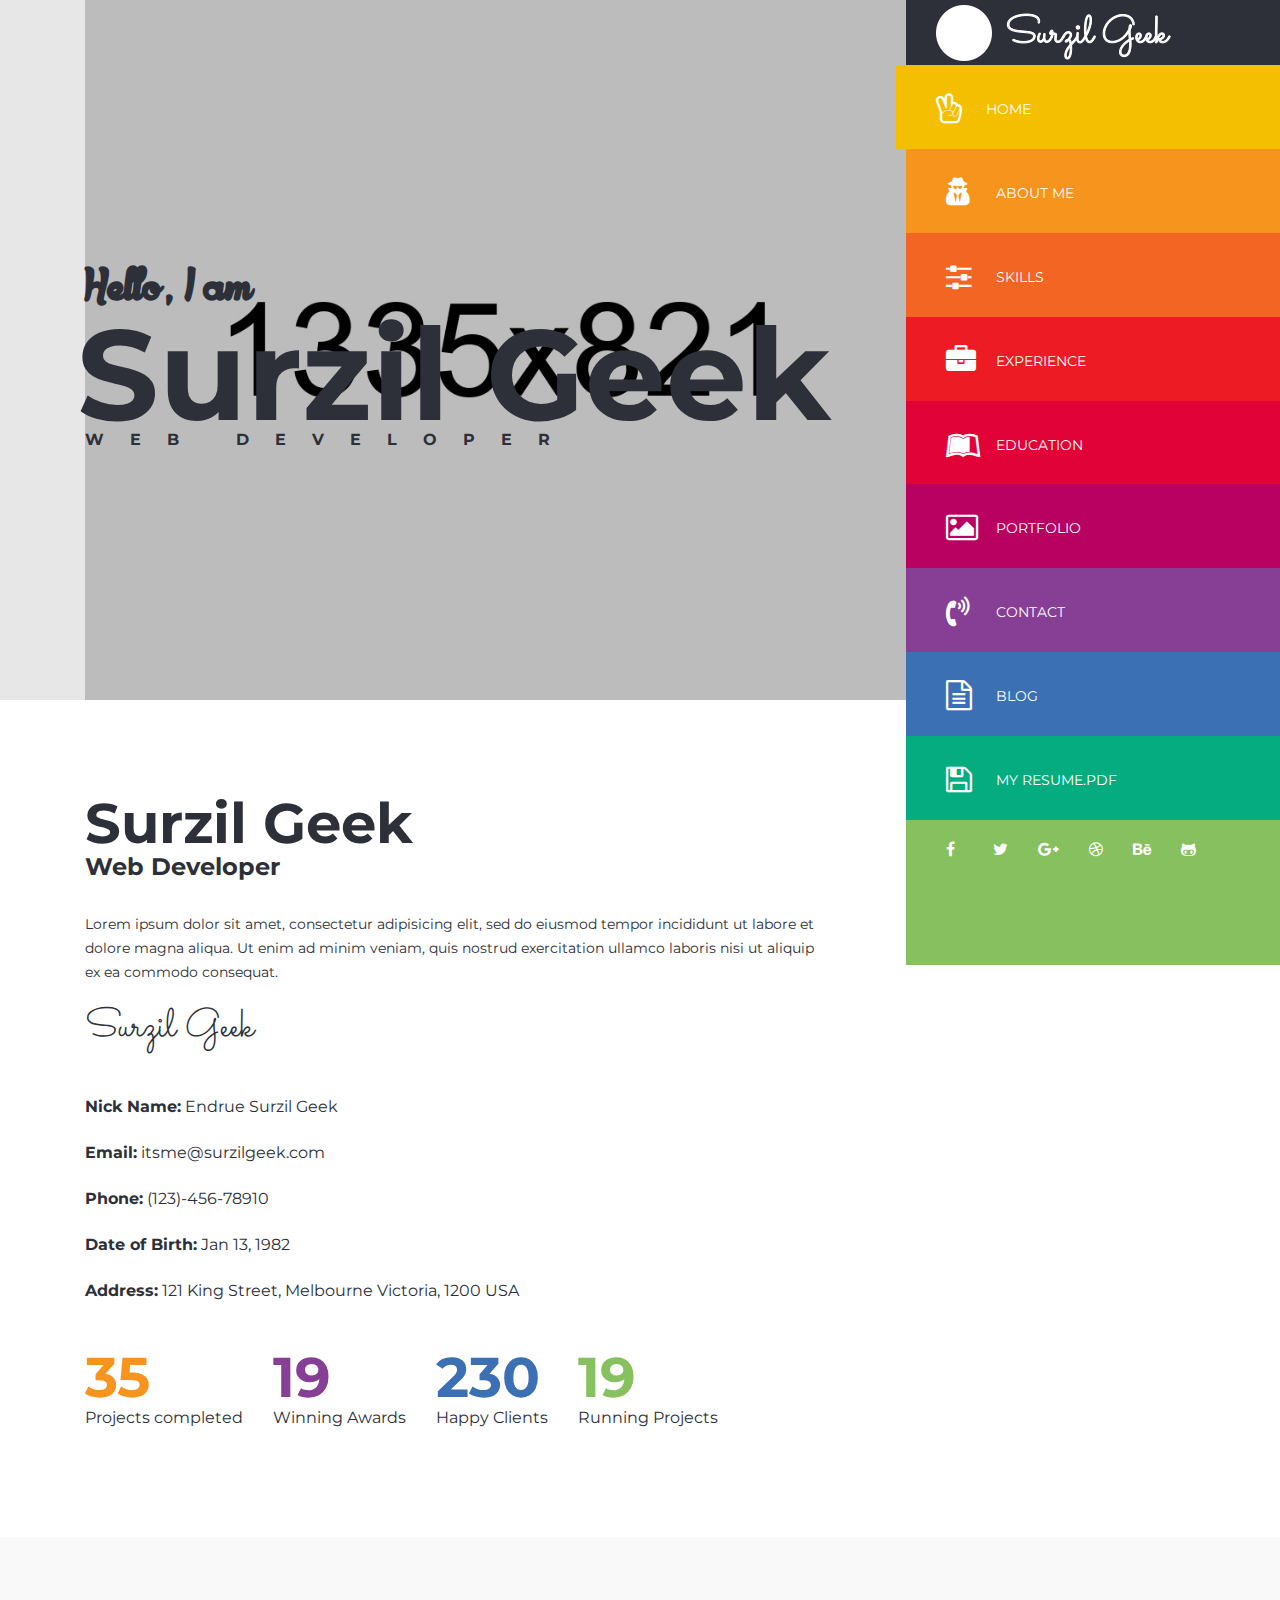
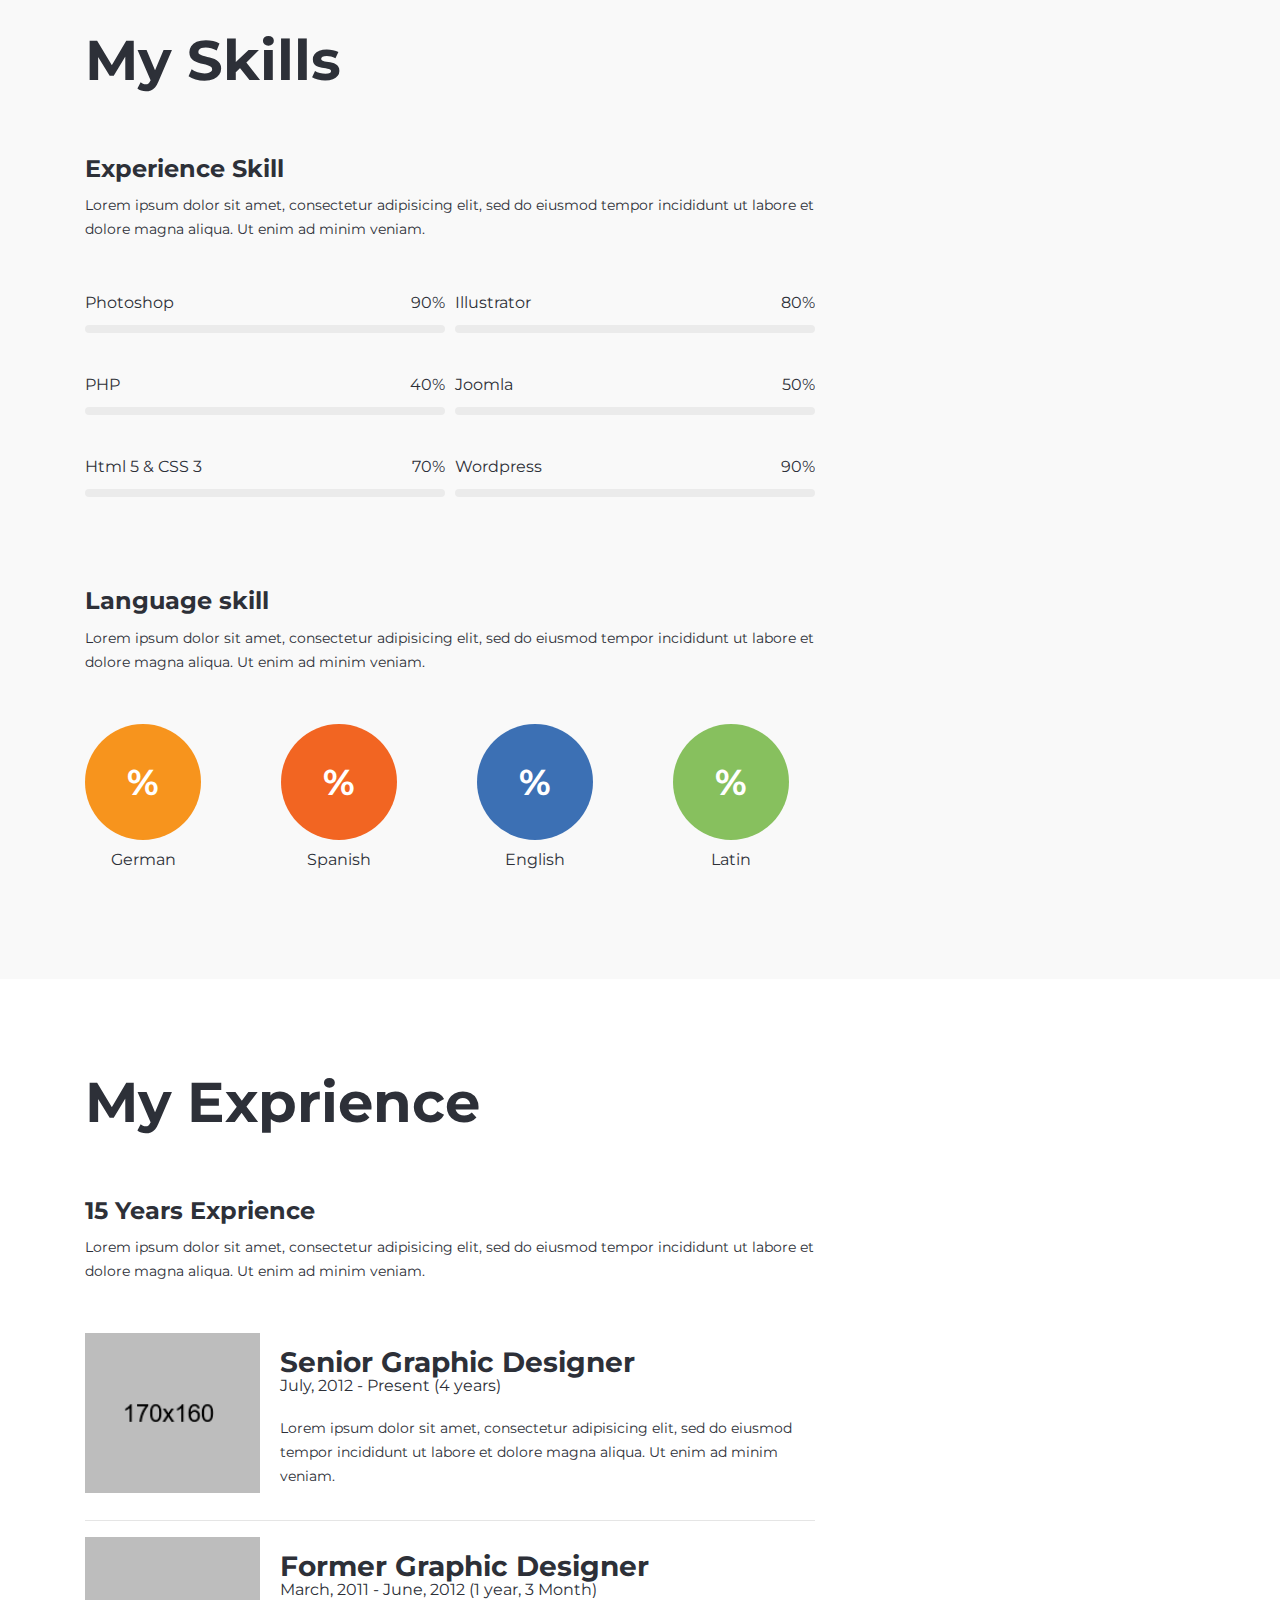
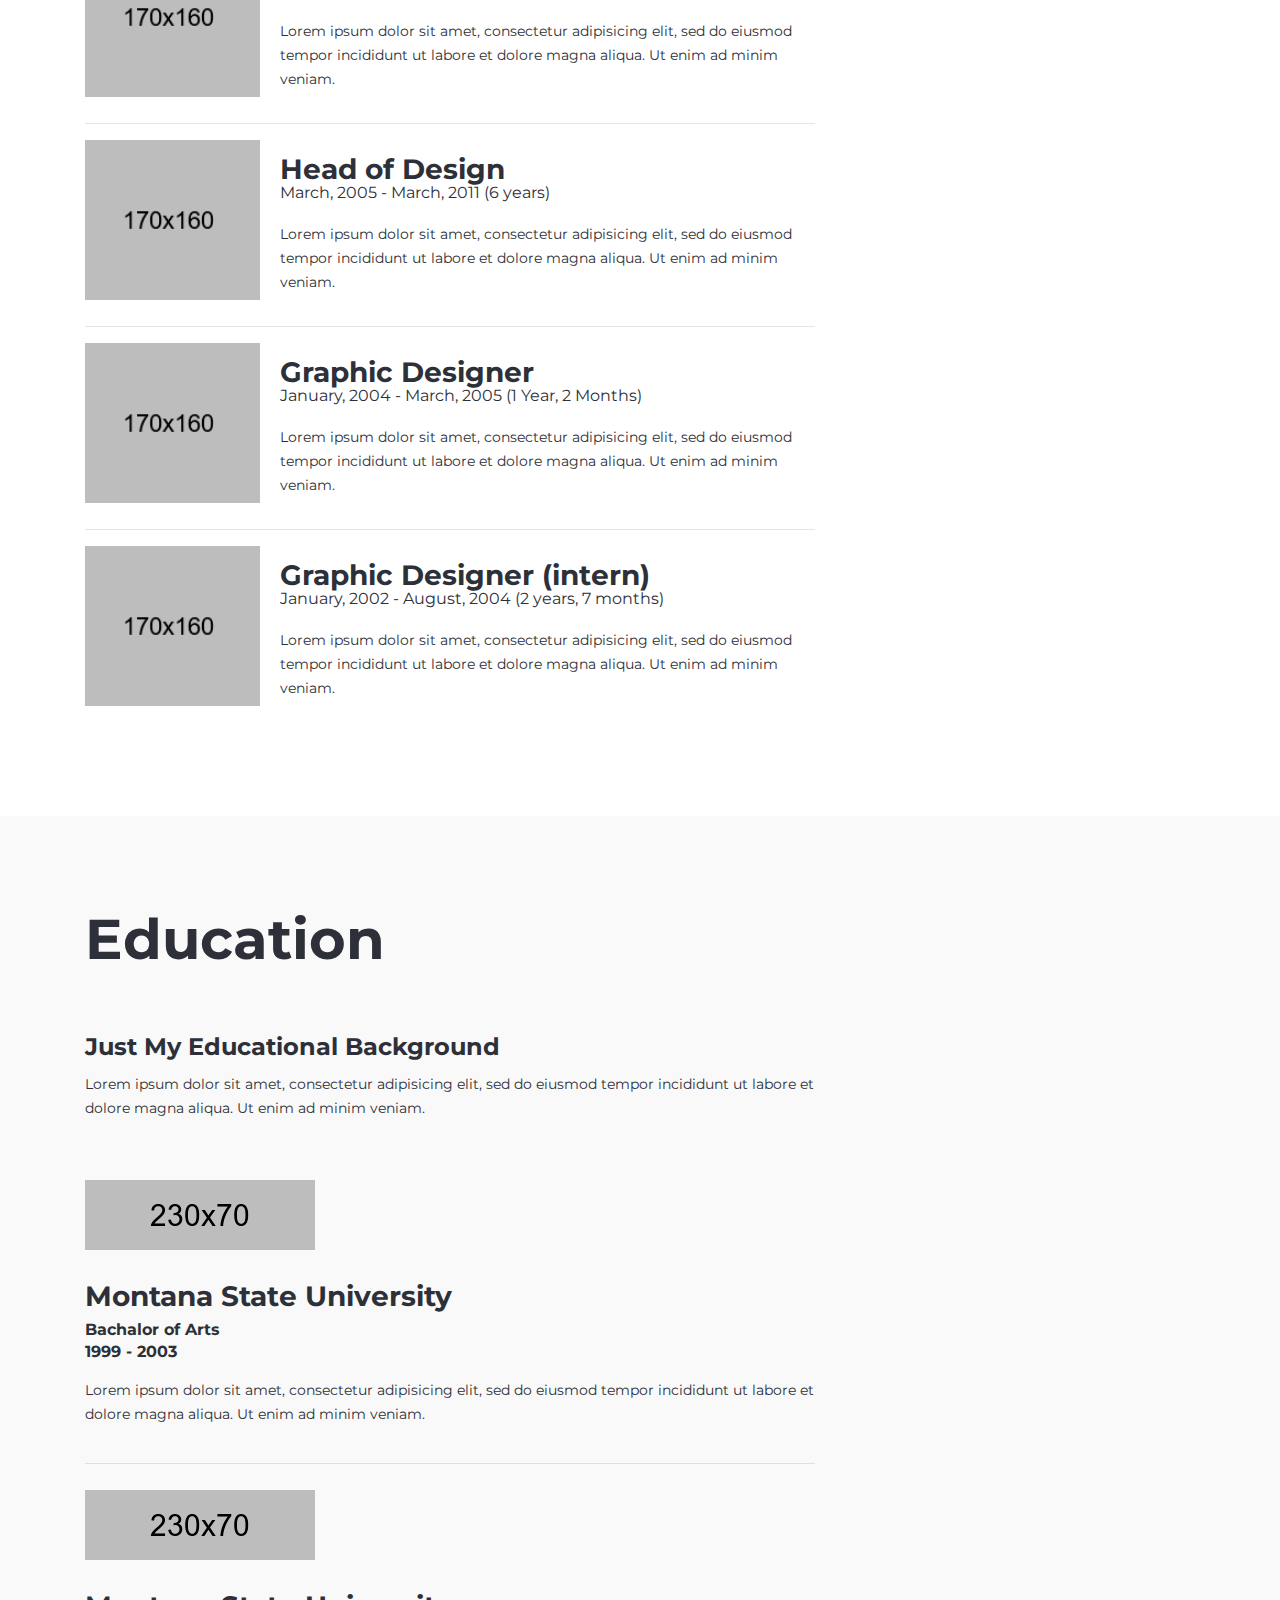
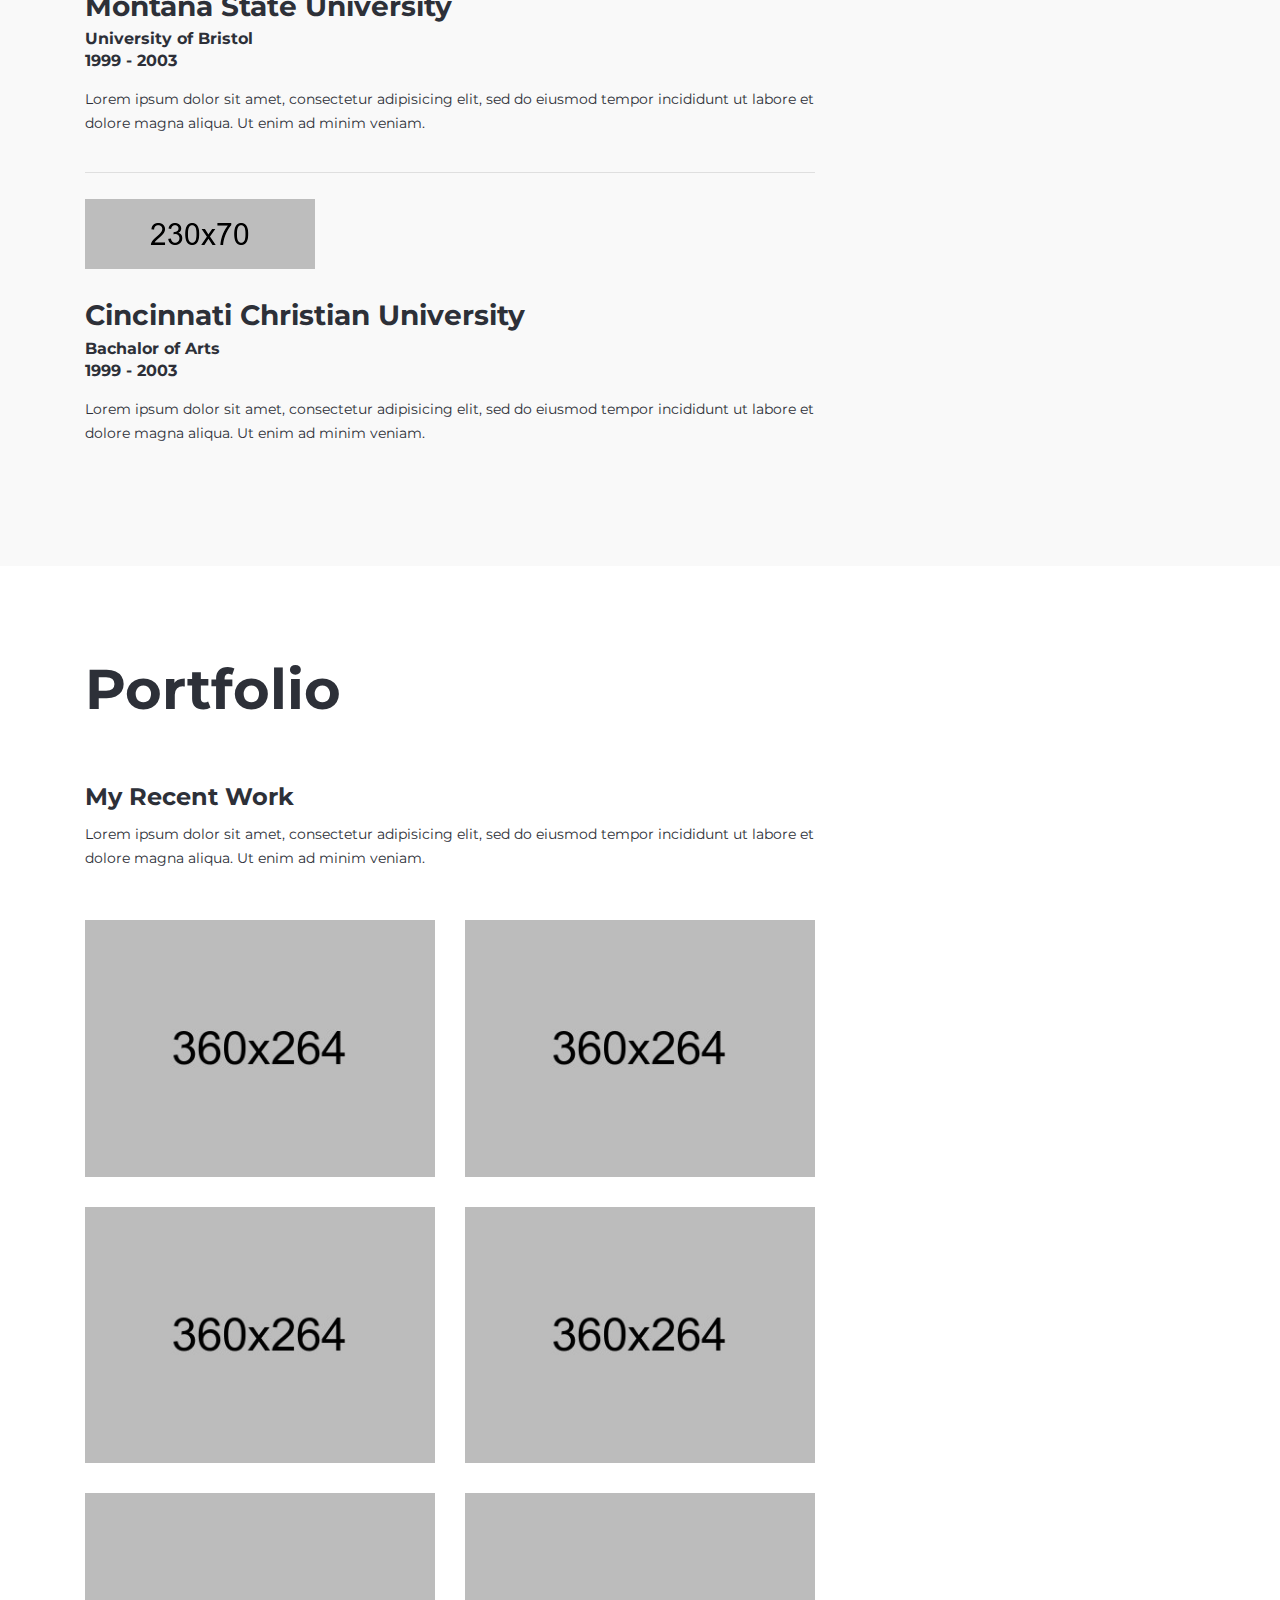
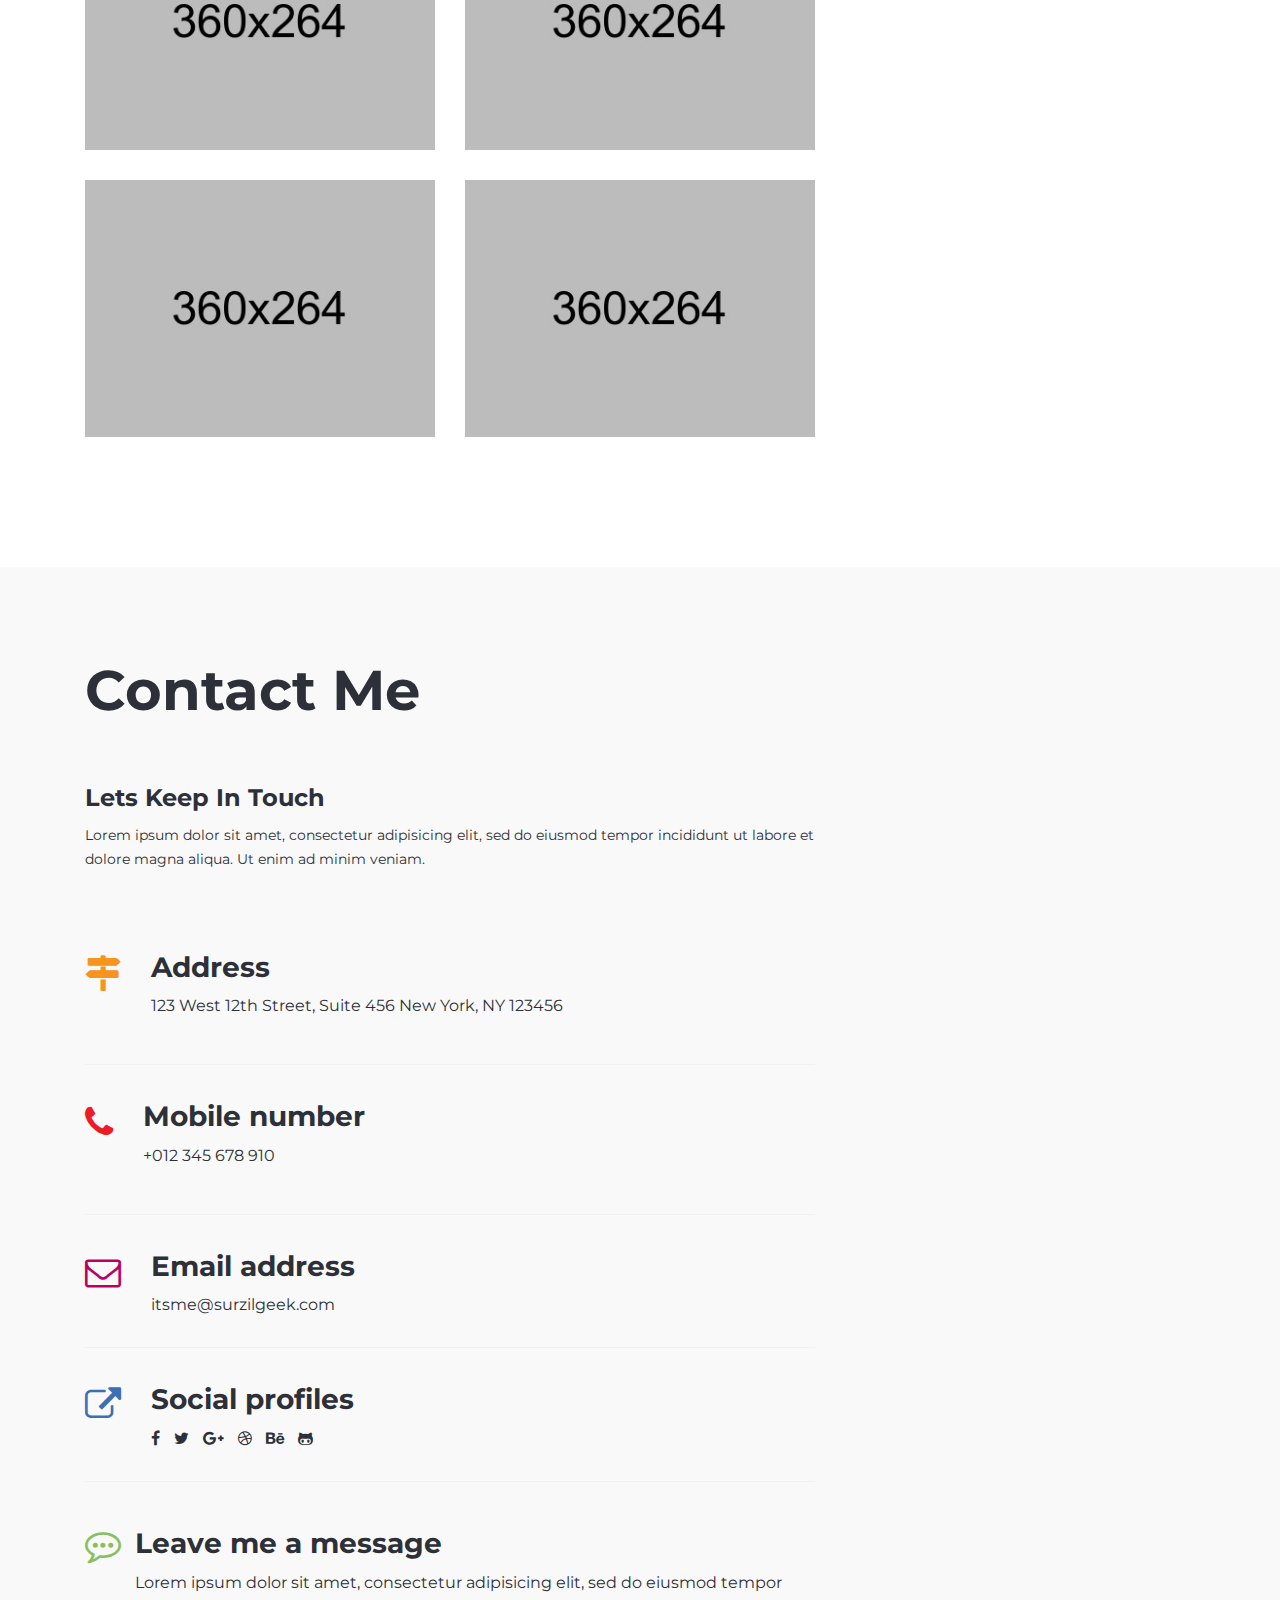
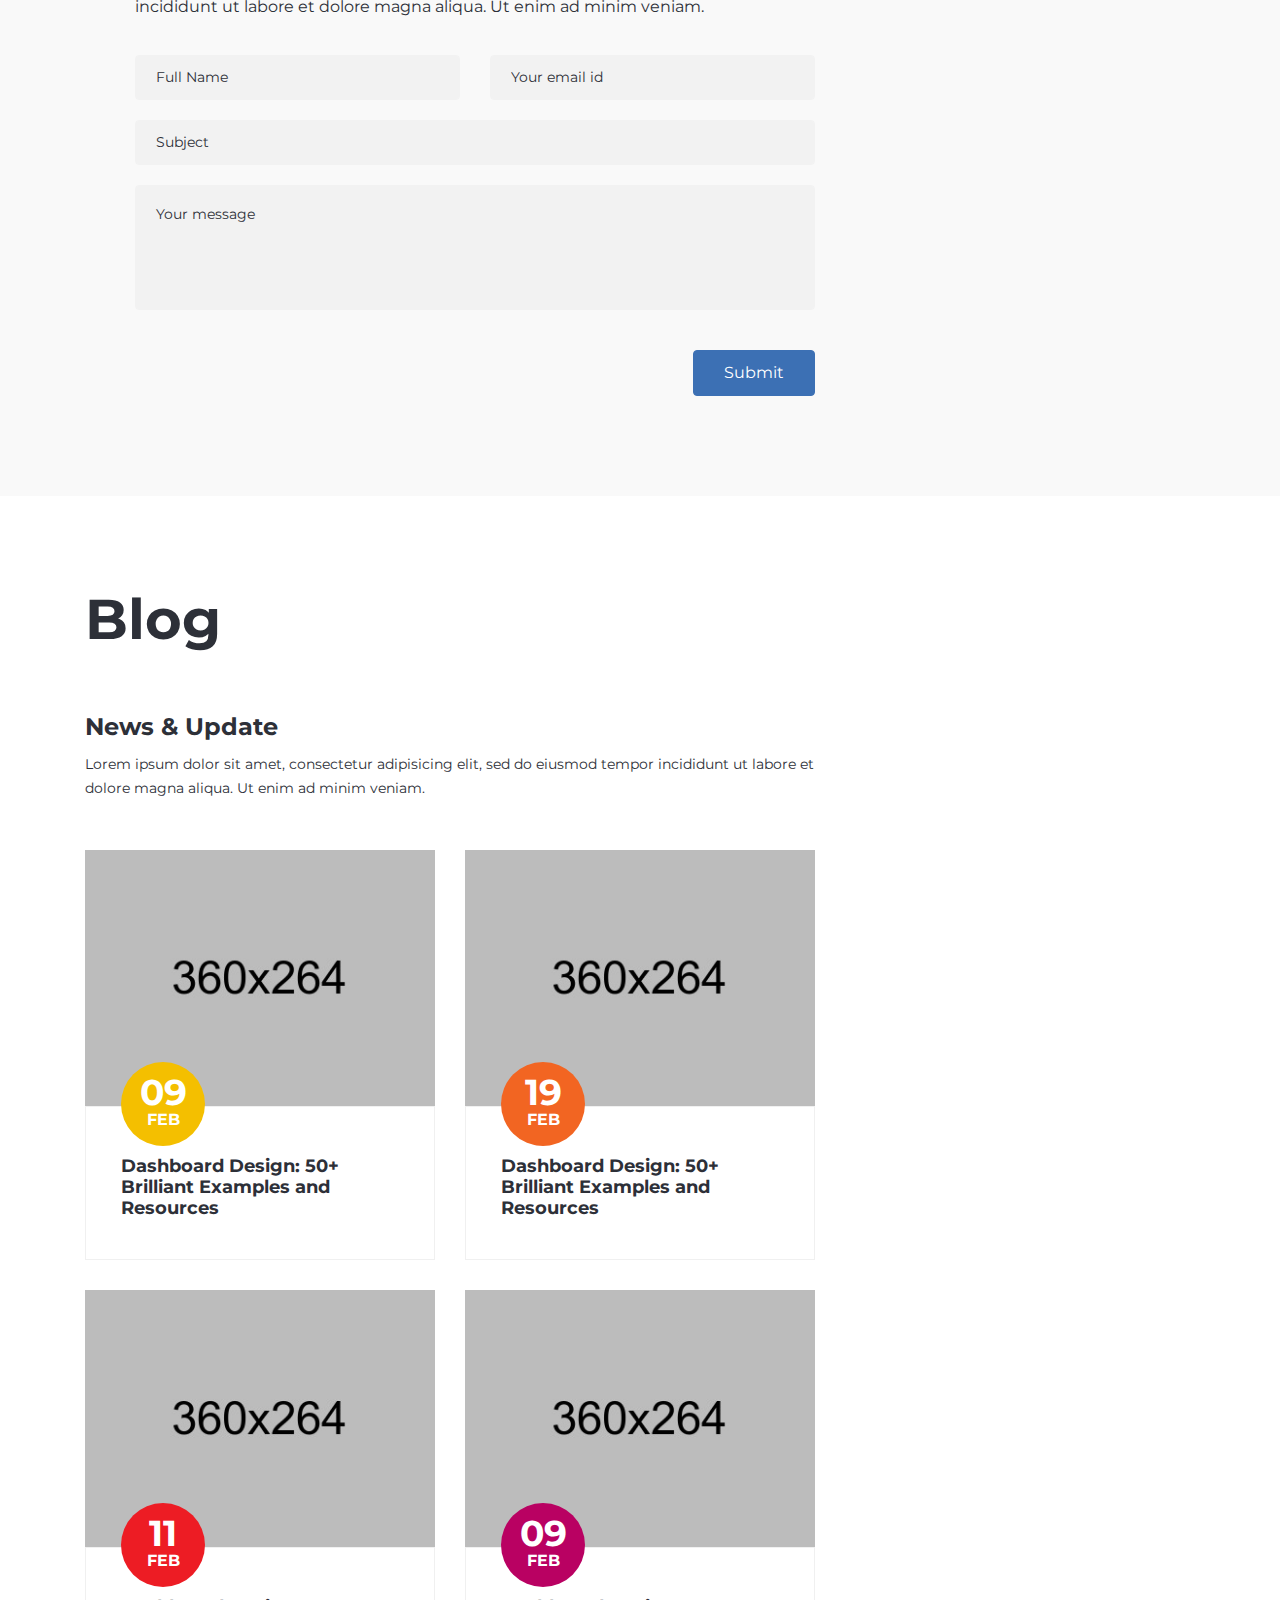
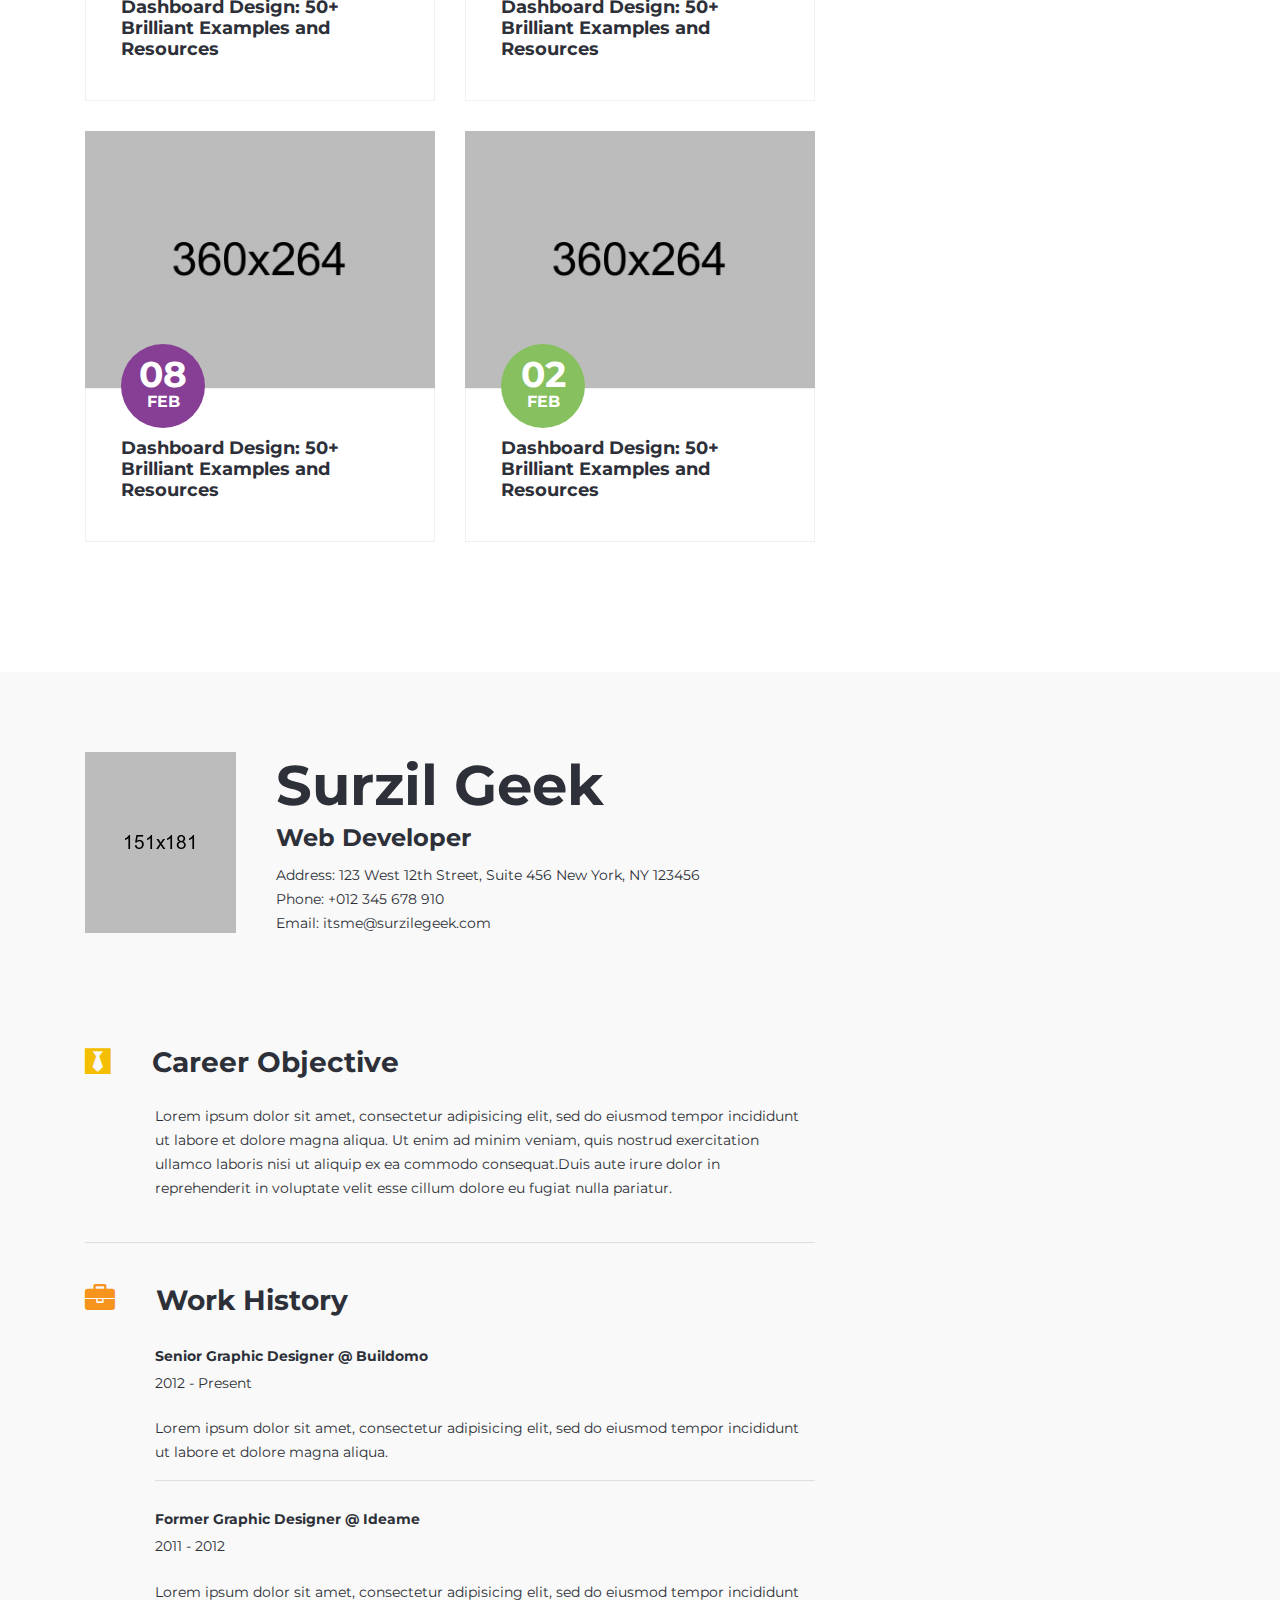
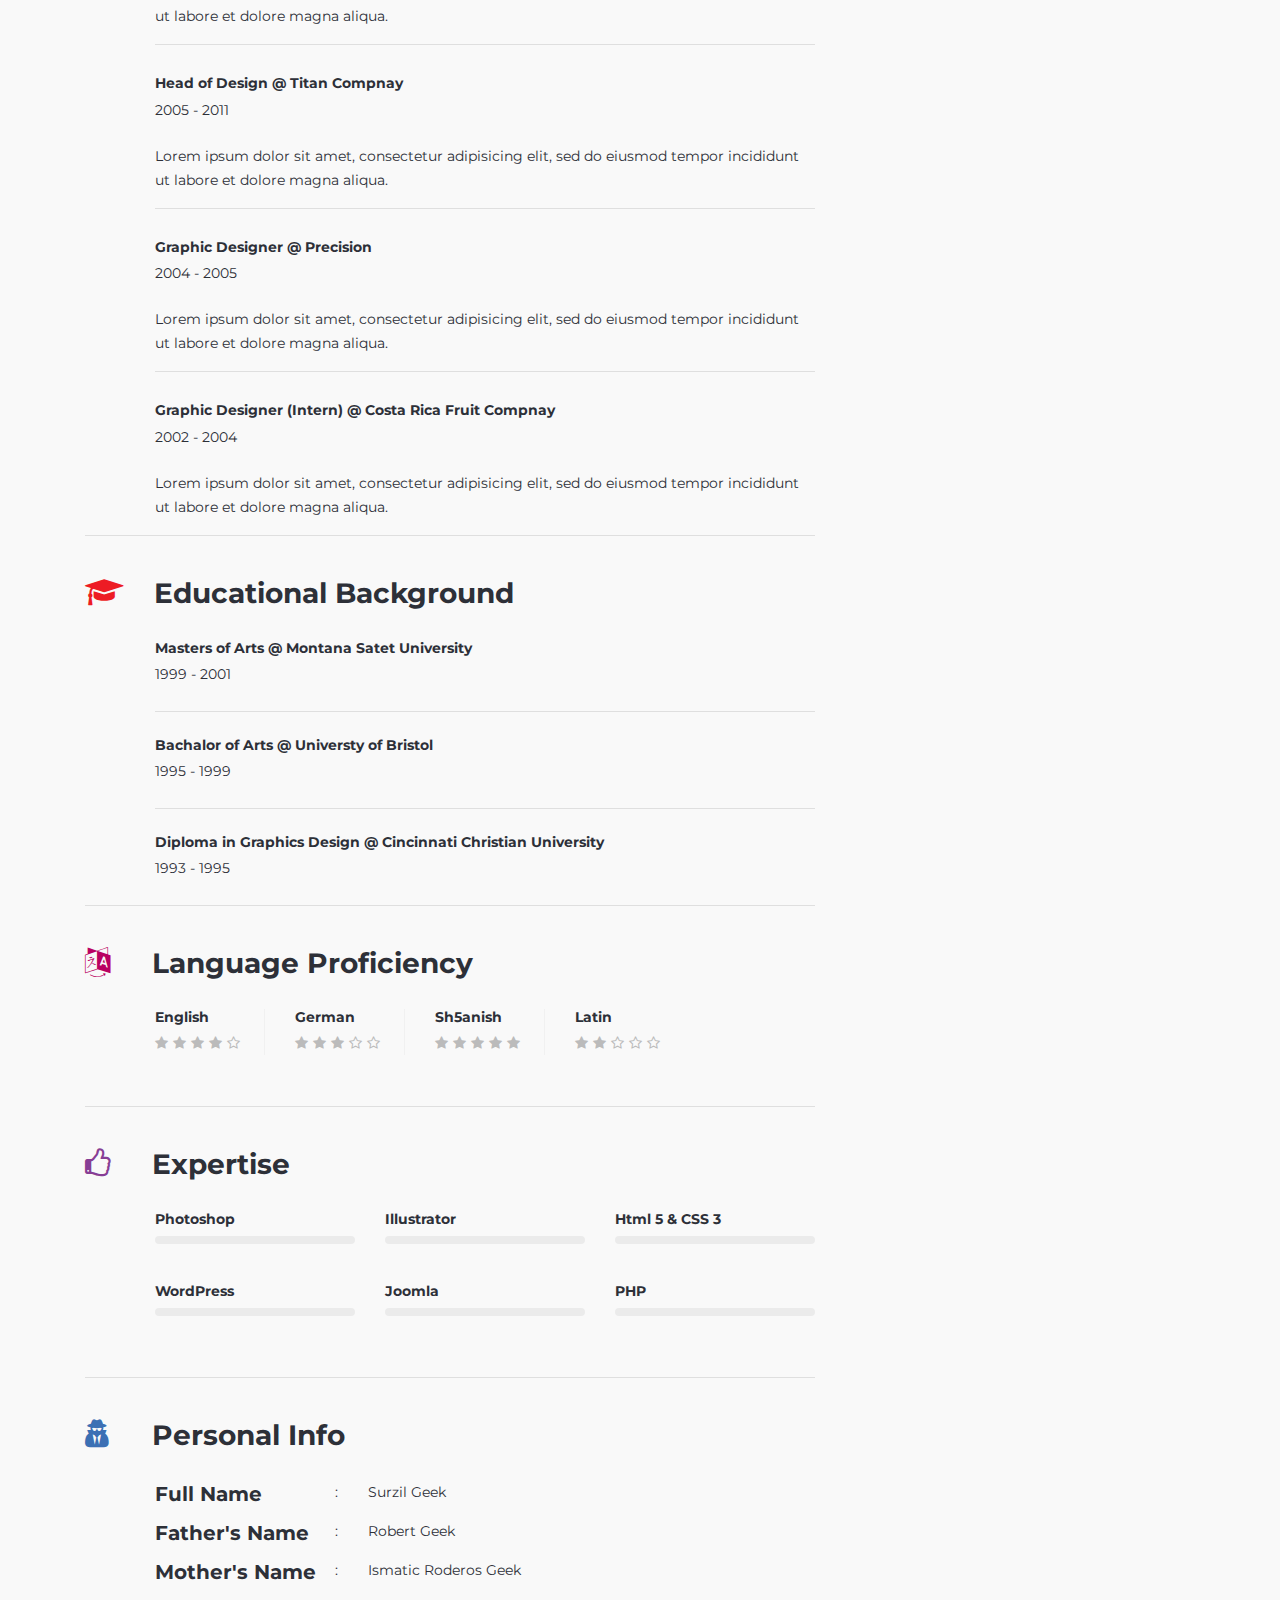
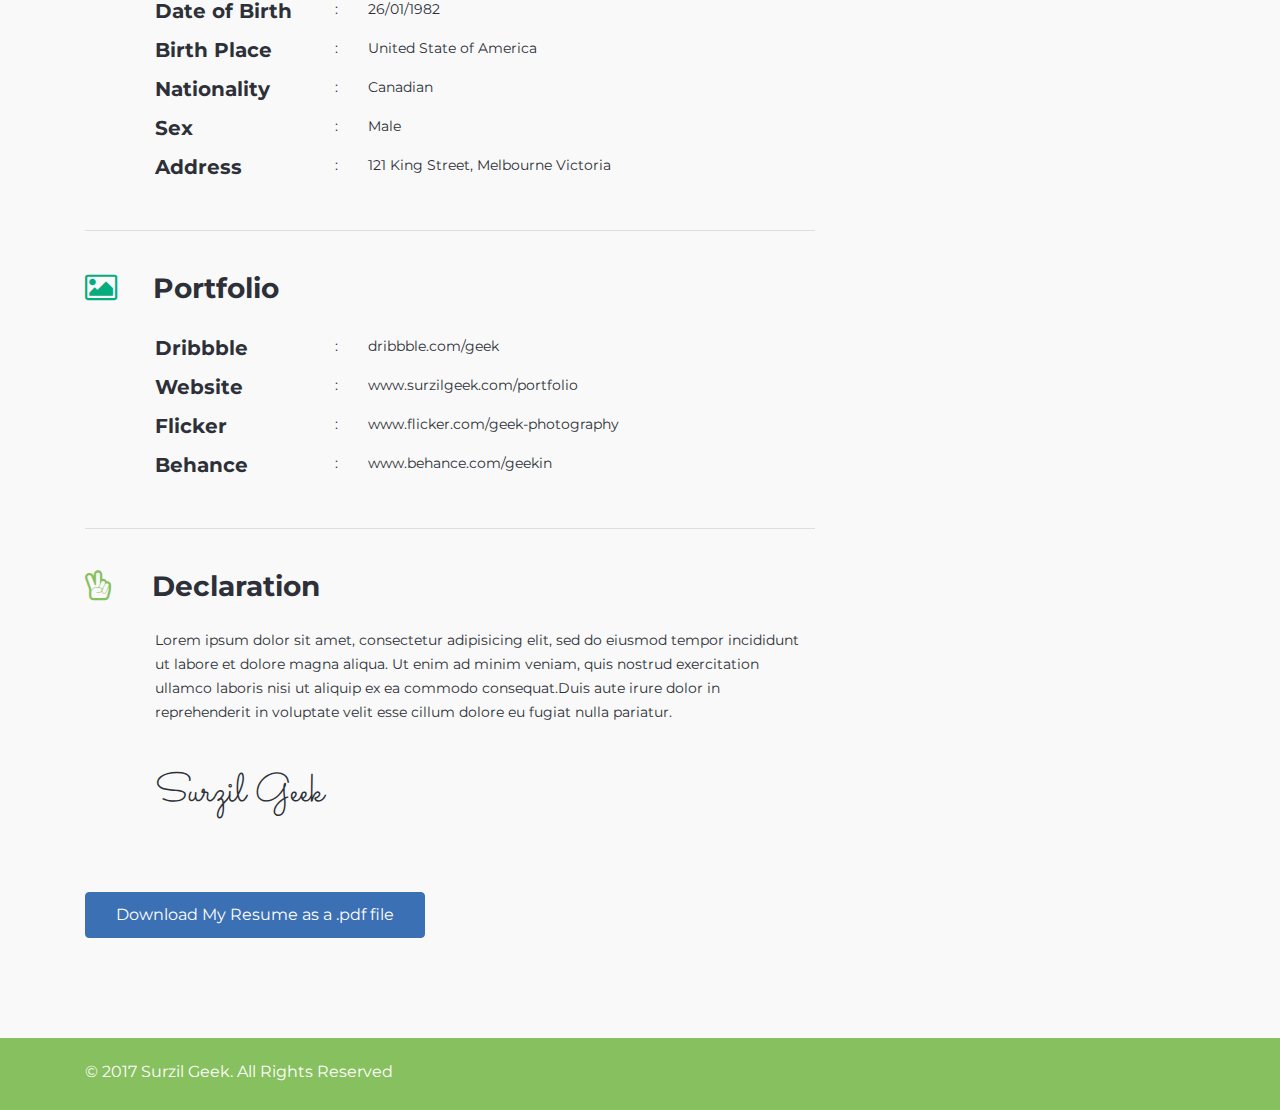
==== index.html @ 9cd07952 "Add files via upload" ====
<!DOCTYPE html>
<html lang="en">
    <head>
        <meta charset="utf-8">
        <meta http-equiv="X-UA-Compatible" content="IE=edge">
        <meta name="viewport" content="width=device-width, initial-scale=1">
        <meta name="author" content="Theme Region">
       	<meta name="description" content="">

        <title>Geek | Personal Portfolio & Resume HTML Template.</title>
		
		<!-- CSS -->
        <link rel="stylesheet" href="css/bootstrap.min.css">
        <link rel="stylesheet" href="css/font-awesome.min.css">       
        <link rel="stylesheet" href="css/magnific-popup.css">       
        <link rel="stylesheet" href="css/animate.css">       
        <link rel="stylesheet" href="css/main.css"> 
        <link rel="stylesheet" href="css/responsive.css"> 

        <!-- Fonts -->
        <link href="https://fonts.googleapis.com/css?family=Montserrat:400,700|Sacramento" rel="stylesheet">
		
        <!-- icons -->
        <link rel="icon" href="images/ico/favicon.ico"> 
        <link rel="apple-touch-icon-precomposed" sizes="144x144" href="../images/ico/apple-touch-icon-144-precomposed.png">
        <link rel="apple-touch-icon-precomposed" sizes="114x114" href="../images/ico/apple-touch-icon-114-precomposed.png">
        <link rel="apple-touch-icon-precomposed" sizes="72x72" href="../images/ico/apple-touch-icon-72-precomposed.png">
        <link rel="apple-touch-icon-precomposed" sizes="57x57" href="../images/ico/apple-touch-icon-57-precomposed.png">    

        <!-- HTML5 shim and Respond.js for IE8 support of HTML5 elements and media queries -->
        <!-- WARNING: Respond.js doesn't work if you view the page via file:// -->
        <!--[if lt IE 9]>
          <script src="https://oss.maxcdn.com/html5shiv/3.7.2/html5shiv.min.js"></script>
          <script src="https://oss.maxcdn.com/respond/1.4.2/respond.min.js"></script>
        <![endif]-->
    
    </head>
    <body>
        <div class="main-wrapper home-one">
            <div id="navigation" class="menu-one">
                <div class="navbar navbar-expand-lg fixed-top">
                    <div class="navbar-header">
                        <div class="navbar-brand logo">
                            <a href="index.html"><img class="img-fluid" src="images/logo.png" alt="Image" ></a> 
                        </div> 
                    </div>
                    <button class="navbar-toggler" type="button" data-toggle="collapse" data-target=".navbar-collapse" aria-controls="navbar-collapse" aria-expanded="false" aria-label="Toggle navigation">
                        <span class="navbar-toggler-icon"><i class="fa fa-align-justify"></i></span>
                    </button>
                                   
                    <nav id="mainmenu" class="collapse navbar-collapse">
                        <ul class="nav navbar-nav">          
                            <li  class="scroll current dropdown"><a href="#home-banner">
                                <span><i class="fa fa-hand-peace-o" aria-hidden="true"></i>Home</span></a>
                            </li>               
                            <li class="scroll"><a href="#about">
                                <span><i class="fa fa-user-secret" aria-hidden="true"></i>About me</span></a>
                            </li>               
                            <li class="scroll"><a href="#skill">
                                <span><i class="fa fa-sliders" aria-hidden="true"></i>Skills</span></a>
                             </li>     
                            <li class="scroll"><a href="#exprience">
                                <span><i class="fa fa-briefcase" aria-hidden="true"></i>Experience</span></a>
                            </li>               
                            <li class="scroll"><a href="#education">
                                <span><i class="fa fa-leanpub" aria-hidden="true"></i>Education</span></a>
                            </li>               
                            <li class="scroll"><a href="#portfolio">
                                <span><i class="fa fa-picture-o" aria-hidden="true"></i>Portfolio</span></a>
                            </li>                              
                            <li class="scroll"><a href="#contact">
                                <span><i class="fa fa-volume-control-phone" aria-hidden="true"></i>Contact</span></a>
                            </li>               
                            <li class="scroll"><a href="#blog">
                                <span><i class="fa fa-file-text-o" aria-hidden="true"></i>Blog</span></a>
                            </li>
                            <li class="scroll"><a href="#profile">
                                <span><i class="fa fa-floppy-o" aria-hidden="true"></i>My Resume.pdf</span></a>
                            </li>               
                            <li>
                                <ul class="social list-inline">
                                    <li class="list-inline-item"><a href="#"><i class="fa fa-facebook" aria-hidden="true"></i></a></li>
                                    <li><a href="#"><i class="fa fa-twitter" aria-hidden="true"></i></a></li>
                                    <li><a href="#"><i class="fa fa-google-plus" aria-hidden="true"></i></a></li>
                                    <li><a href="#"><i class="fa fa-dribbble" aria-hidden="true"></i></a></li>
                                    <li><a href="#"><i class="fa fa-behance" aria-hidden="true"></i></a></li>
                                    <li><a href="#"><i class="fa fa-github-alt" aria-hidden="true"></i></a></li>
                                </ul>
                            </li>                                          
                        </ul>
                    </nav>
                </div><!-- navbar -->                                
            </div><!-- navigation -->

            <div id="home-banner" class="home-banner-one">
                <div class="container">
                    <div class="row">
                        <div class="col-md-9">
                            <div class="banner-content">
                                <div class="banner-info">
                                    <h1>Hello, I am</h1>
                                    <h2>Surzil Geek</h2>
                                    <h3>Web Developer</h3>
                                </div>
                            </div>
                        </div>
                    </div><!-- row -->
                </div><!-- container -->
            </div><!-- home-banner --> 

            <div id="about" class="about-section section-padding">
                <div class="container">
                    <div class="row">
                        <div class="col-md-8">
                            <div class="section-title">
                                <h1>Surzil Geek</h1>
                                <h4>Web Developer</h4>
                            </div>
                            <div class="about-info">
                                <p>Lorem ipsum dolor sit amet, consectetur adipisicing elit, sed do eiusmod tempor incididunt ut labore et dolore magna aliqua. Ut enim ad minim veniam, quis nostrud exercitation ullamco laboris nisi ut aliquip ex ea commodo consequat.</p>
                                <div class="signature">
                                    <h1>Surzil Geek</h1>
                                </div>
                            </div>
                            <address>
                                <p><span>Nick Name:</span> Endrue Surzil Geek</p>
                                <p><span>Email:</span> itsme@surzilgeek.com</p>
                                <p><span>Phone:</span> (123)-456-78910</p>
                                <p><span>Date of Birth:</span> Jan 13, 1982</p>
                                <p><span>Address:</span> 121 King Street, Melbourne Victoria, 1200 USA</p>
                            </address>
                            <ul class="achievement">
                                <li class="achievement-info">
                                    <span class="counter">35</span>
                                    <h4>Projects completed</h4>
                                </li> 
                                <li class="achievement-info">
                                    <span class="counter counter1">19</span>
                                    <h4>Winning Awards</h4>
                                </li> 
                                <li class="achievement-info">
                                    <span class="counter counter2">230</span>
                                    <h4>Happy Clients</h4>
                                </li> 
                                <li class="achievement-info">
                                    <span class="counter counter3">19</span>
                                    <h4>Running Projects</h4>
                                </li>                            
                            </ul>
                        </div>
                    </div><!-- row -->
                </div><!-- container -->
            </div><!-- about section -->

            <div id="skill" class="skill-section bg-color section-padding">
                <div class="container">
                    <div class="row">
                        <div class="col-md-8">
                            <div class="section-content">
                                <div class="section-title">
                                    <h1>My Skills</h1>
                                </div>
                                <div class="text-info">
                                    <h4>Experience Skill</h4>
                                    <p>Lorem ipsum dolor sit amet, consectetur adipisicing elit, sed do eiusmod tempor incididunt ut labore et dolore magna aliqua. Ut enim ad minim veniam.</p>
                                </div>
                                <div class="progress-content">
                                    <div class="rating-bar bar-left">
                                        <label>Photoshop</label>
                                        <span class="rating-count pull-right">90%</span>
                                        <div class="skill-progress">
                                            <div class="progress">
                                                <div class="progress-bar" role="progressbar" aria-valuenow="90" aria-valuemin="0" aria-valuemax="100" >
                                                </div>
                                            </div>
                                        </div>
                                        <label>PHP</label>
                                        <span class="rating-count pull-right">40%</span>
                                        <div class="skill-progress">
                                            <div class="progress">
                                                <div class="progress-bar bar1" role="progressbar" aria-valuenow="40" aria-valuemin="0" aria-valuemax="100" >
                                                </div>
                                            </div>
                                        </div>
                                        <label>Html 5 & CSS 3</label>
                                        <span class="rating-count pull-right">70%</span>
                                        <div class="skill-progress">
                                            <div class="progress">
                                                <div class="progress-bar bar2" role="progressbar" aria-valuenow="70" aria-valuemin="0" aria-valuemax="100" >
                                                </div>
                                            </div>
                                        </div>
                                    </div>                                

                                    <div class="skill rating-bar bar-right">
                                        <label>Illustrator</label>
                                        <span class="rating-count pull-right">80%</span>
                                        <div class="skill-progress">
                                            <div class="progress">
                                                <div class="progress-bar bar3" role="progressbar" aria-valuenow="80" aria-valuemin="0" aria-valuemax="100" >
                                                </div>
                                            </div>
                                        </div>
                                        <label>Joomla</label>
                                        <span class="rating-count pull-right">50%</span>
                                        <div class="skill-progress">
                                            <div class="progress">
                                                <div class="progress-bar bar4" role="progressbar" aria-valuenow="50" aria-valuemin="0" aria-valuemax="100" >
                                                </div>
                                            </div>
                                        </div>
                                        <label>Wordpress</label>
                                        <span class="rating-count pull-right">90%</span>
                                        <div class="skill-progress">
                                            <div class="progress">
                                                <div class="progress-bar bar5" role="progressbar" aria-valuenow="90" aria-valuemin="0" aria-valuemax="100" >
                                                </div>
                                            </div>
                                        </div>
                                    </div> 
                                </div>                               

                                <div class="language-skill">
                                    <div class="text-info">
                                        <h4>Language skill</h4>
                                        <p>Lorem ipsum dolor sit amet, consectetur adipisicing elit, sed do eiusmod tempor incididunt ut labore et dolore magna aliqua. Ut enim ad minim veniam.</p>
                                    </div>
                                    <ul>
                                        <li class="chart" data-percent="100">
                                            <span class="percent"></span>
                                            <h5>German</h5>
                                        </li>
                                        <li class="chart" data-percent="90">
                                            <span class="percent percent1"></span>
                                            <h5>Spanish</h5>
                                        </li>
                                        <li class="chart" data-percent="100">
                                            <span class="percent percent2"></span>
                                            <h5>English</h5>
                                        </li>
                                        <li class="chart" data-percent="30">
                                            <span class="percent percent3"></span>
                                            <h5>Latin</h5>
                                        </li>                                    
                                    </ul>
                                </div><!-- more skill -->                             
                            </div>                                             
                        </div>
                    </div><!-- row -->
                </div><!-- container -->
            </div><!-- skill section -->

            <div id="exprience" class="exprience-section section-padding">
                <div class="container">
                    <div class="row">
                        <div class="col-md-8">
                            <div class="section-title">
                                <h1>My Exprience</h1>
                            </div>
                            <div class="text-info">
                                <h4>15 Years Exprience</h4>
                                <p>Lorem ipsum dolor sit amet, consectetur adipisicing elit, sed do eiusmod tempor incididunt ut labore et dolore magna aliqua. Ut enim ad minim veniam.</p>
                            </div>
                            <div class="exprience">
                                <div class="exprience-image">
                                    <img class="img-fluid" src="images/exprience/1.png" alt="Image">
                                </div>
                                <div class="exprience-info">
                                    <h3>Senior Graphic Designer</h3>
                                    <h5>July, 2012 - Present (4 years)</h5>
                                    <p>Lorem ipsum dolor sit amet, consectetur adipisicing elit, sed do eiusmod tempor incididunt ut labore et dolore magna aliqua. Ut enim ad minim veniam.</p>
                                </div>                            
                            </div>
                            <hr>
                            <div class="exprience">
                                <div class="exprience-image">
                                    <img class="img-fluid" src="images/exprience/2.png" alt="Image">
                                </div>
                                <div class="exprience-info">
                                    <h3>Former Graphic Designer</h3>
                                    <h5>March, 2011 - June, 2012 (1 year, 3 Month)</h5>
                                    <p>Lorem ipsum dolor sit amet, consectetur adipisicing elit, sed do eiusmod tempor incididunt ut labore et dolore magna aliqua. Ut enim ad minim veniam.</p>
                                </div>                            
                            </div>
                            <hr>
                            <div class="exprience">
                                <div class="exprience-image">
                                    <img class="img-fluid" src="images/exprience/3.png" alt="Image">
                                </div>
                                <div class="exprience-info">
                                    <h3>Head of Design</h3>
                                    <h5>March, 2005 - March, 2011 (6 years)</h5>
                                    <p>Lorem ipsum dolor sit amet, consectetur adipisicing elit, sed do eiusmod tempor incididunt ut labore et dolore magna aliqua. Ut enim ad minim veniam.</p>
                                </div>                            
                            </div>
                            <hr>
                            <div class="exprience">
                                <div class="exprience-image">
                                    <img class="img-fluid" src="images/exprience/4.png" alt="Image">
                                </div>
                                <div class="exprience-info">
                                    <h3>Graphic Designer</h3>
                                    <h5>January, 2004 - March, 2005 (1 Year, 2 Months)</h5>
                                    <p>Lorem ipsum dolor sit amet, consectetur adipisicing elit, sed do eiusmod tempor incididunt ut labore et dolore magna aliqua. Ut enim ad minim veniam.</p>
                                </div>                            
                            </div>
                            <hr>
                            <div class="exprience">
                                <div class="exprience-image">
                                    <img class="img-fluid" src="images/exprience/5.png" alt="Image">
                                </div>
                                <div class="exprience-info">
                                    <h3>Graphic Designer (intern)</h3>
                                    <h5>January, 2002 - August, 2004 (2 years, 7 months)</h5>
                                    <p>Lorem ipsum dolor sit amet, consectetur adipisicing elit, sed do eiusmod tempor incididunt ut labore et dolore magna aliqua. Ut enim ad minim veniam.</p>
                                </div>                            
                            </div>
                        </div>
                    </div><!-- row -->
                </div><!-- container -->
            </div><!-- exprience section -->

            <div id="education" class="education-section bg-color section-padding">
                <div class="container">
                    <div class="row">
                        <div class="col-md-8">
                            <div class="section-content">
                                <div class="section-title">
                                    <h1>Education</h1>
                                </div>
                                <div class="text-info">
                                    <h4>Just My Educational Background</h4>
                                    <p>Lorem ipsum dolor sit amet, consectetur adipisicing elit, sed do eiusmod tempor incididunt ut labore et dolore magna aliqua. Ut enim ad minim veniam.</p>
                                </div>
                                <div class="education-info">
                                    <img class="img-fluid" src="images/education/1.png" alt="Image">
                                    <h3>Montana State University</h3>
                                    <h5>Bachalor of Arts</h5>
                                    <h6>1999 - 2003</h6>
                                    <p>Lorem ipsum dolor sit amet, consectetur adipisicing elit, sed do eiusmod tempor incididunt ut labore et dolore magna aliqua. Ut enim ad minim veniam.</p>
                                </div>
                                <hr>
                                <div class="education-info">
                                    <img class="img-fluid" src="images/education/2.png" alt="Image">
                                    <h3>Montana State University</h3>
                                    <h5>University of Bristol</h5>
                                    <h6>1999 - 2003</h6>
                                    <p>Lorem ipsum dolor sit amet, consectetur adipisicing elit, sed do eiusmod tempor incididunt ut labore et dolore magna aliqua. Ut enim ad minim veniam.</p>
                                </div>
                                <hr>
                                <div class="education-info">
                                    <img class="img-fluid" src="images/education/3.png" alt="Image">
                                    <h3>Cincinnati Christian University</h3>
                                    <h5>Bachalor of Arts</h5>
                                    <h6>1999 - 2003</h6>
                                    <p>Lorem ipsum dolor sit amet, consectetur adipisicing elit, sed do eiusmod tempor incididunt ut labore et dolore magna aliqua. Ut enim ad minim veniam.</p>
                                </div>
                            </div>
                        </div>
                    </div><!-- row -->
                </div><!-- container -->
            </div><!-- education section -->

            <div id="portfolio" class="portfolio-section section-padding">
                <div class="container">
                    <div class="row">
                        <div class="col-md-8">
                            <div class="section-title">
                                <h1>Portfolio</h1>
                            </div>
                            <div class="text-info">
                                <h4>My Recent Work</h4>
                                <p>Lorem ipsum dolor sit amet, consectetur adipisicing elit, sed do eiusmod tempor incididunt ut labore et dolore magna aliqua. Ut enim ad minim veniam.</p>
                            </div>
                            <div class="portfolio-content">
                                <div class="row">
                                    <div class="col-sm-6">
                                        <div class="portfolio-item">
                                            <img class="img-fluid" src="images/portfolio/1.jpg" alt="Image">
                                            <div class="portfolio-overlay">
                                                <div class="portfolio-info">
                                                    <a href="images/portfolio/1.jpg"><i class="fa fa-camera-retro" aria-hidden="true"></i></a>
                                                    <h3>Book Cover</h3>
                                                    <p>Print Design</p>
                                                </div>
                                            </div>
                                        </div>
                                    </div>
                                    <div class="col-sm-6">
                                        <div class="portfolio-item">
                                            <img class="img-fluid" src="images/portfolio/2.jpg" alt="Image">
                                            <div class="portfolio-overlay">
                                                <div class="portfolio-info">
                                                    <a href="images/portfolio/2.jpg"><i class="fa fa-camera-retro" aria-hidden="true"></i></a>
                                                    <h3>Book Cover</h3>
                                                    <p>Print Design</p>
                                                </div>
                                            </div>
                                        </div>
                                    </div>
                                    <div class="col-sm-6">
                                        <div class="portfolio-item">
                                            <img class="img-fluid" src="images/portfolio/3.jpg" alt="Image">
                                            <div class="portfolio-overlay">
                                                <div class="portfolio-info">
                                                    <a href="images/portfolio/3.jpg"><i class="fa fa-camera-retro" aria-hidden="true"></i></a>
                                                    <h3>Book Cover</h3>
                                                    <p>Print Design</p>
                                                </div>
                                            </div>
                                        </div>
                                    </div>
                                    <div class="col-sm-6">
                                        <div class="portfolio-item">
                                            <img class="img-fluid" src="images/portfolio/4.jpg" alt="Image">
                                            <div class="portfolio-overlay">
                                                <div class="portfolio-info">
                                                    <a href="images/portfolio/4.jpg"><i class="fa fa-camera-retro" aria-hidden="true"></i></a>
                                                    <h3>Book Cover</h3>
                                                    <p>Print Design</p>
                                                </div>
                                            </div>
                                        </div>
                                    </div>
                                    <div class="col-sm-6">
                                        <div class="portfolio-item">
                                            <img class="img-fluid" src="images/portfolio/5.jpg" alt="Image">
                                            <div class="portfolio-overlay">
                                                <div class="portfolio-info">
                                                    <a href="images/portfolio/5.jpg"><i class="fa fa-camera-retro" aria-hidden="true"></i></a>
                                                    <h3>Book Cover</h3>
                                                    <p>Print Design</p>
                                                </div>
                                            </div>
                                        </div>
                                    </div>
                                    <div class="col-sm-6">
                                        <div class="portfolio-item">
                                            <img class="img-fluid" src="images/portfolio/6.jpg" alt="Image">
                                            <div class="portfolio-overlay">
                                                <div class="portfolio-info">
                                                    <a href="images/portfolio/6.jpg"><i class="fa fa-camera-retro" aria-hidden="true"></i></a>
                                                    <h3>Book Cover</h3>
                                                    <p>Print Design</p>
                                                </div>
                                            </div>
                                        </div>
                                    </div>
                                    <div class="col-sm-6">
                                        <div class="portfolio-item">
                                            <img class="img-fluid" src="images/portfolio/7.jpg" alt="Image">
                                            <div class="portfolio-overlay">
                                                <div class="portfolio-info">
                                                    <a href="images/portfolio/7.jpg"><i class="fa fa-camera-retro" aria-hidden="true"></i></a>
                                                    <h3>Book Cover</h3>
                                                    <p>Print Design</p>
                                                </div>
                                            </div>
                                        </div>
                                    </div>
                                    <div class="col-sm-6">
                                        <div class="portfolio-item">
                                            <img class="img-fluid" src="images/portfolio/8.jpg" alt="Image">
                                            <div class="portfolio-overlay">
                                                <div class="portfolio-info">
                                                    <a href="images/portfolio/8.jpg"><i class="fa fa-camera-retro" aria-hidden="true"></i></a>
                                                    <h3>Book Cover</h3>
                                                    <p>Print Design</p>
                                                </div>
                                            </div>
                                        </div>
                                    </div>
                                </div>
                            </div><!-- portfolio content -->
                       </div> 
                    </div><!-- row -->
                </div><!-- container -->
            </div><!-- portfolio section -->

            <div id="contact" class="contact-section bg-color section-padding">
                <div class="container">
                    <div class="row">
                        <div class="col-md-8">
                            <div class="section-content">
                                <div class="section-title">
                                    <h1>Contact Me</h1>
                                </div>
                                <div class="text-info">
                                    <h4>Lets Keep In Touch</h4>
                                    <p>Lorem ipsum dolor sit amet, consectetur adipisicing elit, sed do eiusmod tempor incididunt ut labore et dolore magna aliqua. Ut enim ad minim veniam.</p>
                                </div>
                                <div class="address">
                                    <ul>
                                        <li>
                                            <div class="icons">
                                                <i class="fa fa-map-signs" aria-hidden="true"></i>
                                            </div>
                                            <h3>Address</h3>
                                            <p>123 West 12th Street, Suite 456 New York, NY 123456</p>
                                        </li>
                                        <li>
                                            <div class="icons icons1">
                                                <i class="fa fa-phone" aria-hidden="true"></i>
                                            </div>
                                            <h3>Mobile number</h3>
                                            <p>+012 345 678 910</p>
                                        </li>
                                        <li>
                                            <div class="icons icons2">
                                                <i class="fa fa-envelope-o" aria-hidden="true"></i>
                                            </div>
                                            <h3>Email address</h3>
                                            <a href="#">itsme@surzilgeek.com</a>
                                        </li>
                                        <li>
                                            <div class="icons icons3">
                                                <i class="fa fa-external-link" aria-hidden="true"></i>
                                            </div>
                                            <h3>Social profiles</h3>
                                            <ul class="social list-inline">
                                                <li><a href="#"><i class="fa fa-facebook" aria-hidden="true"></i></a></li>
                                                <li><a href="#"><i class="fa fa-twitter" aria-hidden="true"></i></a></li>
                                                <li><a href="#"><i class="fa fa-google-plus" aria-hidden="true"></i></a></li>
                                                <li><a href="#"><i class="fa fa-dribbble" aria-hidden="true"></i></a></li>
                                                <li><a href="#"><i class="fa fa-behance" aria-hidden="true"></i></a></li>
                                                <li><a href="#"><i class="fa fa-github-alt" aria-hidden="true"></i></a></li>
                                            </ul>
                                        </li>
                                    </ul>                            
                                </div>
                                <div class="contact">
                                    <div class="contact-info">
                                        <div class="title">
                                            <div class="icons">
                                                <i class="fa fa-commenting-o" aria-hidden="true"></i> 
                                            </div>                                
                                            <h3>Leave me a message</h3>
                                        </div>                            
                                        <p>Lorem ipsum dolor sit amet, consectetur adipisicing elit, sed do eiusmod tempor incididunt ut labore et dolore magna aliqua. Ut enim ad minim veniam.</p>
                                    </div>
                                    <form id="contact-form" class="contact-form" name="contact-form" method="post" action="#">
                                        <div class="row">
                                            <div class="col-sm-6">
                                                <div class="form-group">
                                                    <input type="text" class="form-control" required="required" placeholder="Full Name">
                                                </div>
                                            </div>
                                            <div class="col-sm-6">
                                                <div class="form-group">
                                                    <input type="email" class="form-control" required="required" placeholder="Your email id">
                                                </div> 
                                            </div>
                                            <div class="col-sm-12">
                                                <div class="form-group">
                                                    <input type="text" class="form-control" required="required" placeholder="Subject">
                                                </div> 
                                            </div>
                                            <div class="col-sm-12">
                                                <div class="form-group">
                                                    <textarea name="message" required="required" class="form-control" rows="7" placeholder="Your message"></textarea>
                                                </div>             
                                            </div>     
                                        </div>
                                        <div class="form-group pull-right">
                                            <button type="submit" class="btn btn-primary">Submit</button>
                                        </div>
                                    </form>                            
                                </div>
                            </div>
                        </div>
                    </div><!-- row -->
                </div><!-- container -->
            </div><!-- contact section -->

            <div id="blog" class="blog-section section-padding">
                <div class="container">
                    <div class="row">
                        <div class="col-md-8">
                            <div class="section-title">
                                <h1>Blog</h1>
                            </div>
                            <div class="text-info">
                                <h4>News & Update</h4>
                                <p>Lorem ipsum dolor sit amet, consectetur adipisicing elit, sed do eiusmod tempor incididunt ut labore et dolore magna aliqua. Ut enim ad minim veniam.</p>
                            </div>
                            <div class="row">
                                <div class="col-sm-6">
                                    <div class="entry-post">
                                        <div class="entry-thumbnail">
                                            <div class="thumbnail-oberlay"></div>
                                            <img class="img-fluid" src="images/blog/1.jpg" alt="Image">
                                        </div>
                                        <div class="post-content">
                                            <div class="time">
                                                <a href="#">09 <span>feb</span></a>
                                            </div>
                                            <div class="entry-title">
                                               <h2><a href="blog.html">Dashboard Design: 50+ Brilliant Examples and Resources</a></h2>
                                           </div> 
                                        </div>
                                    </div>                        
                                </div>
                                <div class="col-sm-6">
                                    <div class="entry-post">
                                        <div class="entry-thumbnail">
                                            <div class="thumbnail-oberlay"></div>
                                            <img class="img-fluid" src="images/blog/2.jpg" alt="Image">
                                        </div>
                                        <div class="post-content">
                                            <div class="time time1">
                                                <a href="#">19 <span>feb</span></a>
                                            </div>
                                            <div class="entry-title">
                                               <h2><a href="blog.html">Dashboard Design: 50+ Brilliant Examples and Resources</a></h2>
                                           </div> 
                                        </div>
                                    </div>                        
                                </div>
                                <div class="col-sm-6">
                                    <div class="entry-post">
                                        <div class="entry-thumbnail">
                                            <div class="thumbnail-oberlay"></div>
                                            <img class="img-fluid" src="images/blog/3.jpg" alt="Image">
                                        </div>
                                        <div class="post-content">
                                            <div class="time time2">
                                                <a href="#">11 <span>feb</span></a>
                                            </div>
                                            <div class="entry-title">
                                               <h2><a href="blog.html">Dashboard Design: 50+ Brilliant Examples and Resources</a></h2>
                                           </div> 
                                        </div>
                                    </div>                        
                                </div>
                                <div class="col-sm-6">
                                    <div class="entry-post">
                                        <div class="entry-thumbnail">
                                            <div class="thumbnail-oberlay"></div>
                                            <img class="img-fluid" src="images/blog/4.jpg" alt="Image">
                                        </div>
                                        <div class="post-content">
                                            <div class="time time3">
                                                <a href="#">09 <span>feb</span></a>
                                            </div>
                                            <div class="entry-title">
                                               <h2><a href="#">Dashboard Design: 50+ Brilliant Examples and Resources</a></h2>
                                           </div> 
                                        </div>
                                    </div>                        
                                </div>
                                <div class="col-sm-6">
                                    <div class="entry-post">
                                        <div class="entry-thumbnail">
                                            <div class="thumbnail-oberlay"></div>
                                            <img class="img-fluid" src="images/blog/5.jpg" alt="Image">
                                        </div>
                                        <div class="post-content">
                                            <div class="time time4">
                                                <a href="#">08 <span>feb</span></a>
                                            </div>
                                            <div class="entry-title">
                                               <h2><a href="#">Dashboard Design: 50+ Brilliant Examples and Resources</a></h2>
                                           </div> 
                                        </div>
                                    </div>                        
                                </div>
                                <div class="col-sm-6">
                                    <div class="entry-post">
                                        <div class="entry-thumbnail">
                                            <div class="thumbnail-oberlay"></div>
                                            <img class="img-fluid" src="images/blog/6.jpg" alt="Image">
                                        </div>
                                        <div class="post-content">
                                            <div class="time time5">
                                                <a href="#">02 <span>feb</span></a>
                                            </div>
                                            <div class="entry-title">
                                               <h2><a href="#">Dashboard Design: 50+ Brilliant Examples and Resources</a></h2>
                                           </div> 
                                        </div>
                                    </div>                        
                                </div>
                            </div><!-- row -->                        
                        </div>
                    </div>
                </div><!-- container -->
            </div><!-- blog section -->

            <div id="profile" class="profile-section  bg-color section-padding">
                <div class="container">
                    <div class="row">
                        <div class="col-md-8">
                            <div class="section-content">
                                <div class="profile-logo">
                                    <img class="img-fluid" src="images/profile.jpg" alt="Image">
                                </div>
                                <div class="profile-info">
                                    <h1>Surzil Geek</h1>
                                    <h4>Web Developer</h4>
                                    <address>
                                        <p>Address: 123 West 12th Street, Suite 456 New York, NY 123456 <br> Phone: +012 345 678 910 <br> <a href="#">Email: itsme@surzilegeek.com</a></p>
                                    </address>
                                </div><!-- profile info -->
                                <div class="career-objective">
                                    <div class="title">
                                        <div class="icons">
                                            <i class="fa fa-black-tie" aria-hidden="true"></i>
                                        </div>                                    
                                        <h3>Career Objective</h3>
                                   </div> 
                                    <div class="sub-content">
                                        <p>Lorem ipsum dolor sit amet, consectetur adipisicing elit, sed do eiusmod tempor incididunt ut labore et dolore magna aliqua. Ut enim ad minim veniam, quis nostrud exercitation ullamco laboris nisi ut aliquip ex ea commodo consequat.Duis aute irure dolor in reprehenderit in voluptate velit esse cillum dolore eu fugiat nulla pariatur.</p>
                                    </div>
                                </div><!-- career objective -->
                                <hr>
                                <div class="work-history">
                                    <div class="title">
                                        <div class="icons">
                                            <i class="fa fa-briefcase" aria-hidden="true"></i>
                                        </div>                                    
                                        <h3>Work History</h3>
                                    </div>
                                    <div class="sub-content">
                                        <div class="history">
                                            <h5>Senior Graphic Designer @ Buildomo</h5>
                                            <h6>2012 - Present</h6>
                                            <p>Lorem ipsum dolor sit amet, consectetur adipisicing elit, sed do eiusmod tempor incididunt ut labore et dolore magna aliqua.</p>
                                        </div>
                                        <hr>
                                        <div class="history">
                                            <h5>Former Graphic Designer @ Ideame</h5>
                                            <h6>2011 - 2012</h6>
                                            <p>Lorem ipsum dolor sit amet, consectetur adipisicing elit, sed do eiusmod tempor incididunt ut labore et dolore magna aliqua.</p>
                                        </div>
                                        <hr>
                                        <div class="history">
                                            <h5>Head of Design @ Titan Compnay</h5>
                                            <h6>2005 - 2011</h6>
                                            <p>Lorem ipsum dolor sit amet, consectetur adipisicing elit, sed do eiusmod tempor incididunt ut labore et dolore magna aliqua.</p>
                                        </div>
                                        <hr>
                                        <div class="history">
                                            <h5>Graphic Designer @ Precision</h5>
                                            <h6>2004 - 2005</h6>
                                            <p>Lorem ipsum dolor sit amet, consectetur adipisicing elit, sed do eiusmod tempor incididunt ut labore et dolore magna aliqua.</p>
                                        </div>
                                        <hr>
                                        <div class="history">
                                            <h5>Graphic Designer (Intern) @ Costa Rica Fruit Compnay</h5>
                                            <h6>2002 - 2004</h6>
                                            <p>Lorem ipsum dolor sit amet, consectetur adipisicing elit, sed do eiusmod tempor incididunt ut labore et dolore magna aliqua.</p>
                                        </div>
                                    </div>
                                </div><!-- work history -->
                                <hr> 
                                <div class="educational-background">
                                    <div class="title">
                                        <div class="icons">
                                            <i class="fa fa-graduation-cap" aria-hidden="true"></i>
                                        </div>                                    
                                        <h3>Educational Background</h3>                                    
                                    </div>
                                    <div class="sub-content">
                                        <div class="education">
                                            <h5>Masters of Arts @ Montana Satet University</h5>
                                            <p>1999 - 2001</p>
                                        </div>
                                        <hr>
                                        <div class="education">
                                            <h5>Bachalor of Arts @ Universty of Bristol</h5>
                                            <p>1995 - 1999</p>
                                        </div>
                                        <hr>
                                        <div class="education">
                                            <h5>Diploma in Graphics Design @ Cincinnati Christian University</h5>
                                            <p>1993 - 1995</p>
                                        </div>
                                    </div>
                                </div>
                                <hr>
                                <div class="language-proficiency">
                                    <div class="title">
                                        <div class="icons">
                                            <i class="fa fa-language" aria-hidden="true"></i>
                                        </div>                                  
                                        <h3>Language Proficiency</h3>
                                    </div>
                                    <div class="sub-content">
                                        <ul class="list-inline">
                                            <li>
                                                <h5>English</h5>
                                                <ul>
                                                    <li><i class="fa fa-star" aria-hidden="true"></i></li>
                                                    <li><i class="fa fa-star" aria-hidden="true"></i></li>
                                                    <li><i class="fa fa-star" aria-hidden="true"></i></li>
                                                    <li><i class="fa fa-star" aria-hidden="true"></i></li>
                                                    <li><i class="fa fa-star-o" aria-hidden="true"></i></li>
                                                </ul>
                                            </li>
                                            <li>
                                                <h5>German</h5>
                                                <ul>
                                                    <li><i class="fa fa-star" aria-hidden="true"></i></li>
                                                    <li><i class="fa fa-star" aria-hidden="true"></i></li>
                                                    <li><i class="fa fa-star" aria-hidden="true"></i></li>
                                                    <li><i class="fa fa-star-o" aria-hidden="true"></i></li>
                                                    <li><i class="fa fa-star-o" aria-hidden="true"></i></li>
                                                </ul>
                                            </li>
                                            <li>
                                                <h5>Sh5anish</h5>
                                                <ul>
                                                    <li><i class="fa fa-star" aria-hidden="true"></i></li>
                                                    <li><i class="fa fa-star" aria-hidden="true"></i></li>
                                                    <li><i class="fa fa-star" aria-hidden="true"></i></li>
                                                    <li><i class="fa fa-star" aria-hidden="true"></i></li>
                                                    <li><i class="fa fa-star" aria-hidden="true"></i></li>
                                                </ul>
                                            </li>
                                            <li>
                                                <h5>Latin</h5>
                                                <ul>
                                                    <li><i class="fa fa-star" aria-hidden="true"></i></li>
                                                    <li><i class="fa fa-star" aria-hidden="true"></i></li>
                                                    <li><i class="fa fa-star-o" aria-hidden="true"></i></li>
                                                    <li><i class="fa fa-star-o" aria-hidden="true"></i></li>
                                                    <li><i class="fa fa-star-o" aria-hidden="true"></i></li>
                                                </ul>
                                            </li>
                                        </ul>
                                    </div>
                                </div>
                                <hr>
                                <div class="expertise">
                                    <div class="title">
                                        <div class="icons">
                                            <i class="fa fa-thumbs-o-up" aria-hidden="true"></i>
                                        </div>                                  
                                        <h3>Expertise</h3>
                                    </div>                            
                                    <div class="sub-content">
                                        <div class="row">
                                            <div class="col-sm-4">
                                                <div class="rating-bar">
                                                    <label>Photoshop</label>
                                                    <div class="skill-progress">
                                                        <div class="progress">
                                                            <div class="progress-bar" role="progressbar" aria-valuenow="90" aria-valuemin="0" aria-valuemax="100" >
                                                            </div>
                                                        </div>
                                                    </div>
                                                    <label>WordPress</label>
                                                    <div class="skill-progress">
                                                        <div class="progress">
                                                            <div class="progress-bar" role="progressbar" aria-valuenow="50" aria-valuemin="0" aria-valuemax="100" >
                                                            </div>
                                                        </div>
                                                    </div>
                                                </div>                                
                                            </div>
                                            <div class="col-sm-4">
                                                <div class="skill rating-bar">
                                                    <label>Illustrator</label>
                                                    <div class="skill-progress">
                                                        <div class="progress">
                                                            <div class="progress-bar" role="progressbar" aria-valuenow="40" aria-valuemin="0" aria-valuemax="100" >
                                                            </div>
                                                        </div>
                                                    </div>
                                                    <label>Joomla</label>
                                                    <div class="skill-progress">
                                                        <div class="progress">
                                                            <div class="progress-bar" role="progressbar" aria-valuenow="60" aria-valuemin="0" aria-valuemax="100" >
                                                            </div>
                                                        </div>
                                                    </div>
                                                </div>                                
                                            </div>
                                            <div class="col-sm-4">
                                                <div class="skill rating-bar">
                                                    <label>Html 5 & CSS 3</label>
                                                    <div class="skill-progress">
                                                        <div class="progress">
                                                            <div class="progress-bar" role="progressbar" aria-valuenow="95" aria-valuemin="0" aria-valuemax="100" >
                                                            </div>
                                                        </div>
                                                    </div>
                                                    <label>PHP</label>
                                                    <div class="skill-progress">
                                                        <div class="progress">
                                                            <div class="progress-bar" role="progressbar" aria-valuenow="70" aria-valuemin="0" aria-valuemax="100" >
                                                            </div>
                                                        </div>
                                                    </div>
                                                </div>                                
                                            </div>
                                        </div><!-- row -->                                    
                                    </div>
                                </div><!-- expertise -->
                                <hr>
                                <div class="personal-info">
                                    <div class="title">
                                        <div class="icons">
                                            <i class="fa fa-user-secret" aria-hidden="true"></i>
                                        </div>                                  
                                        <h3>Personal Info</h3>
                                    </div>  
                                    <div class="sub-content">
                                        <ul class="address">
                                            <li><h5>Full Name </h5> <span>:</span>Surzil Geek</li>
                                            <li><h5>Father's Name </h5> <span>:</span>Robert Geek</li>
                                            <li><h5>Mother's Name </h5> <span>:</span>Ismatic Roderos Geek</li>
                                            <li><h5>Date of Birth </h5> <span>:</span>26/01/1982</li>
                                            <li><h5>Birth Place </h5> <span>:</span>United State of America</li>
                                            <li><h5>Nationality </h5> <span>:</span>Canadian</li>
                                            <li><h5>Sex </h5> <span>:</span>Male</li>
                                            <li><h5>Address </h5> <span>:</span>121 King Street, Melbourne Victoria</li>
                                        </ul>
                                    </div>                                
                                </div><!-- personal info -->
                                <hr>
                                <div class="portfolio">
                                    <div class="title">
                                        <div class="icons">
                                            <i class="fa fa-picture-o" aria-hidden="true"></i>
                                        </div>                                  
                                        <h3>Portfolio</h3>
                                    </div> 
                                    <div class="sub-content">
                                        <ul>
                                            <li><h5>Dribbble </h5> <span>:</span><a href="#">dribbble.com/geek</a></li>
                                            <li><h5>Website </h5> <span>:</span><a href="#">www.surzilgeek.com/portfolio</a></li>
                                            <li><h5>Flicker </h5> <span>:</span><a href="#">www.flicker.com/geek-photography</a></li>
                                            <li><h5>Behance </h5> <span>:</span><a href="#">www.behance.com/geekin</a></li>
                                        </ul>                                    
                                    </div>                                
                                </div><!-- portfolio -->
                                <hr>
                                <div class="declaration">
                                    <div class="title">
                                        <div class="icons">
                                            <i class="fa fa-hand-peace-o" aria-hidden="true"></i>
                                        </div>                                  
                                        <h3>Declaration</h3>
                                    </div>
                                    <div class="sub-content">
                                        <p>Lorem ipsum dolor sit amet, consectetur adipisicing elit, sed do eiusmod tempor incididunt ut labore et dolore magna aliqua. Ut enim ad minim veniam, quis nostrud exercitation ullamco laboris nisi ut aliquip ex ea commodo consequat.Duis aute irure dolor in reprehenderit in voluptate velit esse cillum dolore eu fugiat nulla pariatur. </p>
                                        <div class="signature">
                                            <h1>Surzil Geek</h1>
                                        </div>                                    
                                    </div>                                 
                                </div>
                            </div>
                            <div class="button">
                                <a href="cv.pdf" class="btn btn-primary">Download My Resume as a .pdf file</a>
                            </div>
                        </div>
                    </div><!-- row -->
                </div><!-- container -->
            </div><!-- profile section -->

            <div id="footer">
                <div class="container">
                    <div class="footer">
                        <p> &copy; 2017 <a href="#">Surzil Geek.</a> All Rights Reserved</p>
                    </div>
                </div><!-- contaner -->
            </div><!-- footer -->
        </div><!-- main wrapper -->

        <!-- JS -->
        <script src="js/jquery.min.js"></script>
        <script src="js/popper.min.js"></script> 
        <script src="js/bootstrap.min.js"></script> 
        <script src="js/waypoints.min.js"></script>
        <script src="js/counterup.min.js"></script>                 
        <script src="js/inview.min.js"></script>                 
        <script src="js/easypiechart.js"></script>                 
        <script src="js/magnific-popup.min.js"></script>                                     
        <script src="js/main.js"></script>  
    </body>
</html>
---- css/main.css ----
/*
    Template Name: Geek
    Template URL: http://demo.themeregion.com/Geek
    Author: Theme Region
    Author URI : http://www.themeregion.com/
    Version: 1.0
    Description: HTML5 Responsive Personal Portfolio & Resume HTML Template.
    Tag: HTML5, CSS3, jQuery, Responsive Template.
*/


/* Table of Contents
==================================================
# Global 
# Home Banner 
# About Section
# Skill Section
# Exprience Section
# Education Section
# Portfolio Section
# Contact Section
# Blog Section
# Profile Section
# Footer Section
# Blog Details
# Extra Css

==================================================

*/

/* ==========================================================================
    Global
 ========================================================================== */

html,
body {
    font-family: 'Montserrat', sans-serif;
    font-weight:normal;
    overflow-x:hidden;
    -webkit-font-smoothing: antialiased;
    color: #2d3038;
}

h1, h2, h3, h4, h5, h6 {
    font-family: 'Montserrat', sans-serif;
    font-weight: 700;
    color: #2d3038;
    margin-top: 10px;
    margin-bottom: 10px;    
}


ul {
    margin:0;
    padding:0;
    list-style:none;
}

a{
    color: #2d3038;
}

a:hover {
    color: #00aeef;
}

a, a:hover, a:active,
a:focus, button:focus, .btn:focus,
.form-control:focus {
    outline: none !important;
    text-decoration: none !important;
    box-shadow: none !important;
}

.section-padding {
    padding-top: 80px;
    padding-bottom: 100px;
}

.section-title {
    margin-bottom: 60px;
}

.section-title h1 {
    font-size: 56px;
}

.home-two .section-title h1 {
    font-size: 50px;
    margin-top: 0;
}

.bg-color {
    background-color: #f9f9f9;
    position: relative;
}

.bg-color:before {
    position: absolute;
    content: "";
    top: 0;
    left: -100%;
    width: 100%;
    height: 100%;
    background-color: #f9f9f9;
    display: block;
}

.section-content {
    max-width: 750px;
}

.btn.btn-primary {
    padding-left: 30px;
    padding-right: 30px;
    font-size: 16px;
    padding-top: 10px;
    padding-bottom: 10px;
    background-color: #3c70b4;
    border: 1px solid #3c70b4;
    position: relative;
    overflow: hidden;
    z-index: 1;
}

.btn.btn-primary:before {
    position: absolute;
    content: "";
    top: 0;
    left: -100%;
    width: 100%;
    height: 100%;
    background-color: #fff;
    z-index: -1;
}

.btn.btn-primary:hover:before {
    left: 0;
}

.btn.btn-primary:hover {
    color: #3c70b4;
}



/* ==========================================================================
    Home Banner
 ========================================================================== */

/* Navigation */

#navigation.menu-one .navbar {
    width: 30%;
    left: inherit;
    right: 0;
    padding: 0;
}

#navigation .navbar-nav>li {
    background-color: #2d3038;
}

#navigation.menu-one .navbar-nav>li {
    float: none;

    position: relative;
    margin-left: 10px;    
}

#navigation.menu-one .navbar-nav {
    float: none;
    flex: inherit;
}

#navigation.menu-one .navbar-nav> li {
    width: 100%;
}

#navigation.menu-one .navbar-nav> li:hover,
#navigation.menu-one .navbar-nav> li.current {
    margin-left: 0;
    padding-left: 10px;
}
 
#navigation.menu-one .navbar-nav> li:last-child:hover,
#navigation.menu-one .navbar-nav> li:last-child.current {
    margin-left: 10px;
    padding-left: 0;
}

#navigation .navbar-nav>li a {
    color: #fff;
    font-size: 14px;
    text-transform: uppercase;
    display: block;
    height: 100%;
    width: 100%;
    padding: 0;
}

#navigation.menu-one .navbar-nav>li span {
    position: absolute;
    top: 50%;
    left: 90px;
    margin-top: -8px;
}

#navigation .navbar-nav>li i {
    position: absolute;
    left: -50px;
    font-size: 30px;
    margin-top: -6px;
}

.nav>li>a:focus, 
.nav>li>a:hover {
    background-color: transparent;
}

#navigation.menu-one .navbar:before {
    left: 15px;
    right: -100%;
} 

#navigation.menu-one .navbar:after {
   display: none;
}

#navigation.menu-one .navbar-header {
    position: absolute;
    top: 0;
}

.home-one .logo {
    height: 65px;
    float: none;
    margin-left: 10px;
    padding: 4px 30px;
}

.home-one .navbar-nav {
    margin-top: 65px;
}

#navigation .navbar-nav>li:nth-child(1) {
    background-color: #f4bf00;
}

#navigation .navbar-nav>li:nth-child(2) {
    background-color: #f7941d;
}

#navigation .navbar-nav>li:nth-child(3) {
    background-color: #f26522;
}

#navigation .navbar-nav>li:nth-child(4) {
    background-color: #ed1c24;
}

#navigation .navbar-nav>li:nth-child(5) {
    background-color: #e10337;
}

#navigation .navbar-nav>li:nth-child(6) {
    background-color: #b90162;
}

#navigation .navbar-nav>li:nth-child(7) {
    background-color: #873e95;
}

#navigation .navbar-nav>li:nth-child(8) {
    background-color: #3c70b4;
}

#navigation .navbar-nav>li:nth-child(9) {
    background-color: #05ac80;
}

#navigation .navbar-nav>li:last-child {
    background-color: #87c05e;
}

#navigation .navbar-nav>li .social {
    margin-left: 25px;
    overflow: hidden;
}

#navigation .navbar-nav>li .social li {
   float: left;
}

#navigation .navbar-nav>li .social li a {
    padding: 20px 15px;
}

#navigation .navbar-nav>li ul li {
    padding: 0;
}

#navigation .navbar-nav>li ul li i {
    font-size: 16px;
    margin-right: 0;
    position: inherit;
}

#navigation .navbar-nav>li ul li a {
    padding: 10px;
}

#navigation .navbar-nav>li ul li a:hover i {
    font-size: 16px;
    color: #000;
}

/* home-two */

#navigation .navbar {
    border: 0;
    padding: 0;
}

#navigation.menu-two .navbar-nav>li>a {
    padding: 28px 18px;
    display: block;
    position: inherit !important;
}

#navigation.menu-two .navbar-nav>li.current a,
#navigation.menu-two .navbar-nav>li a:hover {
    padding-bottom: 40px;
}

#navigation.menu-two .navbar-nav>li:last-child {
    background-color: #3c70b4;
}

#navigation.menu-two .navbar {
    display: block;
}

#navigation.menu-two .navbar-header {
    float: left;
}

#navigation.menu-two .navbar-nav>li {
    float: left;
}

#navigation.menu-two .navbar-nav {
    display: block;
}


#navigation .navbar:before,
#navigation .navbar:after {
    position: absolute;
    content: "";
    top: 0;
    width: 100%;
    height: 76px;
    background-color: #2d3038;
    z-index: -1;
}

#navigation .navbar:before {
    right:0;
    background-color: #2d3038;
    left: -100%;
}

#navigation .navbar:after {
    left: 50%;
    background-color: #3c70b4;
    right: 0;
    z-index: -1;
}

.logo {
    background-color: #2d3038;
    height: 76px;
    padding: 9px 25px 10px 15px;
    margin-right: 0;
}

.menu-two .fixed-top {
    max-width: 1170px;
    margin: 0 auto;
}


/*Dropdown CSS*/

ul.sub-menu {
    position: absolute;
    top: 100%;
    left: 0;
    list-style: none;
    padding:7px 0;
    margin: 0;
    min-width: 160px; 
    display: none;
    z-index: 999;
    background-color: #f4bf00;
}
  
.nav.navbar-nav > li:hover > ul.sub-menu {
    display: block;
    -webkit-animation: fadeInUp 500ms;
    -moz-animation: fadeInUp 500ms;
    -ms-animation: fadeInUp 500ms;
    -o-animation: fadeInUp 500ms;
    animation: fadeInUp 500ms;
}

#navigation.menu-two .navbar-nav .sub-menu li a {
    padding: 5px 18px;
    color: #fff;
    font-size: 13px;
}

@-webkit-keyframes fadeInUp {
  0% {
    opacity: 0;
    -webkit-transform: translateY(30px);
    transform: translateY(30px);
  }

  100% {
    opacity: 1;
    -webkit-transform: translateY(0);
    transform: translateY(0);
  }
}

@-webkit-keyframes fadeInUp {
  0% {
    opacity: 0;
    -webkit-transform: translateY(30px);
    transform: translateY(30px);
  }

  100% {
    opacity: 1;
    -webkit-transform: translateY(0);
    transform: translateY(0);
  }
}

@keyframes fadeInUp {
  0% {
    opacity: 0;
    -webkit-transform: translateY(30px);
    transform: translateY(30px);
  }

  100% {
    opacity: 1;
    -webkit-transform: translateY(0);
    transform: translateY(0);
  }
}

.fadeInUp {
  -webkit-animation-name: fadeInUp;
  animation-name: fadeInUp;
}

/*End Drpdown Menu CSS*/

/* Navbar Toggle */

.navbar-toggle {
    border-color: #fff;
    background-color: transparent;
    padding: 12px 10px;
}

.navbar-toggle .icon-bar {
    background-color: #fff;
}

.home-banner-one {
    background-color: #e7e7e7;
}

.home-banner-one .banner-content {
    background-image: url(../images/bg/banner.jpg);
    background-color: #e7e7e7;
    position: relative;
    background-position: center;
    background-size: cover;
}

.home-two #home-banner {
    background-image: url(../images/bg/2.png);
    background-repeat: no-repeat;
    background-position: right;
    background-size: contain;
}

.banner-info h1 {
    font-size: 48px;
    font-family: 'rookies-showtimesregular';
}

.banner-info h2 {
    font-size: 128px;
    margin-top: 0;
    line-height: 92px;
    margin-left: -8px;
}

.banner-info h3 {
    font-size: 16px;
    text-transform: uppercase;
    letter-spacing: 26px;
}

/* Home Two  */

.home-two .banner-info h1 {
    font-size: 72px;
    margin-bottom: 0;
    font-family: 'Sacramento', cursive;
}

.banner-content, #home-banner {
    position: relative;
    width: 100%;
    height: 700px;
}

.banner-content .banner-info {
    position: absolute;
    top: 50%;
    width: 100%;
    height: 100%;
    margin-top: -100px
}

.home-two .home-social {
    position: absolute;
    top: 40px;
}

.menu-two .home-social li+li {
    margin-left: 15px;
}

.menu-two .home-social li a {
    color: #2d3038;
    font-size: 16px;
}

.menu-two .home-social li a:hover {
    color: #00aeef;
}


/* About Section */

.about-section .section-title {
    margin-bottom: 45px;
}

.about-section .section-title h4 {
    margin-top: 0;
    line-height: 0;
} 

.about-info {
    font-size: 14px;
    line-height: 24px;
}

.about-info .signature h1 {
    font-weight: normal;
    margin-top: 20px;
    margin-bottom: 40px;
    font-family: 'Sacramento', cursive;    
}

.about-section address {
    font-size: 16px;
    line-height: 30px;
    margin-bottom: 40px;
}

.about-section address span {
    font-weight: 700;
}

.achievement li {
    float: left;
}

.achievement li+li {
    margin-left: 30px;
}

.achievement-info .counter {
    font-size: 56px;
    font-weight: 700;
    color: #f7941d;
    line-height: 62px;
}

.achievement-info .counter1 {
    color: #873e95;
}

.achievement-info .counter2 {
    color: #3c70b4;
}

.achievement-info .counter3 {
    color: #87c05e;
}

.achievement-info h4 {
    font-size: 16px;
    font-weight: normal;
    margin-top: 0;
}

/* Skill Section */

.skill-section .rating-bar {
    width: 360px;
}

.progress-content {
    overflow: hidden;
}

.bar-left {
    float: left;
}

.bar-right {
    float: right;
}

.rating-bar label,
.rating-bar span {
    font-size: 16px;
    margin-bottom: 10px;
}

.skill-progress {
    position: relative;
    margin-bottom: 40px;
}

.progress {
    height: 8px;
    margin-bottom: 22px;
    background-color: #ebebeb;
    border-radius: 4px;
    box-shadow: none;
    width: 100%;
    position: relative;
}

.progress-bar {
    display: block;
    flex: inherit;
   background-color: #f4bf00;
   box-shadow: none;
  -webkit-transition: width 2s ease-in-out;
  -moz-transition: width 2s ease-in-out;
  -ms-transition: width 2s ease-in-out;
  -o-transition: width 2s ease-in-out;
  transition:  width 2s ease-in-out;
  border-radius: 4px;   
}

.progress-bar.bar1 {
    background-color: #b90162;
}

.progress-bar.bar2 {
    background-color: #3c70b4;
}

.progress-bar.bar3 {
    background-color: #f26522;
}

.progress-bar.bar4 {
    background-color: #ed1c24;
}

.progress-bar.bar5 {
    background-color: #87c05e;
}

.language-skill {
    margin-top: 50px;
}

.language-skill canvas {
    display: none;
}

.language-skill li {
    float: left;
}

.language-skill li+li{
    margin-left: 80px;
}

.language-skill .percent {
    display: inline-block;
    text-align: center;
    width: 116px;
    height: 116px;
    line-height: 116px;
    background-color: #f7941d;
    border-radius: 50%;
    color: #fff;
    font-size: 36px;
    font-weight: 700;
}

.language-skill .percent1 {
    background-color: #f26522;
}

.language-skill .percent2 {
    background-color: #3c70b4;
}

.language-skill .percent3 {
    background-color: #87c05e;
}

.language-skill .percent:after {
    content: '%';
}

.language-skill .chart h5 {
    text-align: center;
    font-size: 16px;
    font-weight: normal;
    text-transform: capitalize;
}

.text-info {
    font-size: 14px;
    line-height: 24px;
    color: #2d3038 !important;
    margin-bottom: 50px;
}


/* Exprience Section */

.exprience-section .exprience {
    overflow: hidden;
}

.exprience-image {
    float: left;
    margin-right: 20px;
    width: 175px;
    height: 160px;
    overflow: hidden;
}

.exprience-section .exprience img {
    -webkit-transform: scale(1.1);
    -moz-transform: scale(1.1);
    -ms-transform: scale(1.1);
    -o-transform: scale(1.1);
    transform: scale(1.1);
}

.exprience-section .exprience:hover img  {
    -webkit-transform: scale(1);
    -moz-transform: scale(1);
    -ms-transform: scale(1);
    -o-transform: scale(1);
    transform: scale(1);    
}

.exprience-info {
    font-size: 14px;
    line-height: 24px;
}

.exprience-info h3 {
    margin-bottom: 0;
    line-height: 28px;
    margin-top: 15px;
}

.exprience-info h5 {
    font-size: 16px;
    font-weight: normal;
    margin-top: 0;
    margin-bottom: 20px;
}


/* Education Section */

.education-info {
    font-size: 14px;
    line-height: 24px;
    padding-bottom: 5px;
    padding-top: 10px;
}

.education-info h3 {
    margin-top: 30px;
}

.education-info h5,
.education-info h6 {
    font-size: 16px;
    line-height: 12px;
}

.education-info h6 {
    margin-bottom: 20px;
}

/* Portfolio Section */


.portfolio-item {
    position: relative;
    margin-bottom: 30px;
    overflow: hidden;
}

.portfolio-overlay {
    position: absolute;
    top: -100%;
    left: 0;
    width: 100%;
    height: 100%;
    background-color: #ef6e30;
    color: #fff;
    -webkit-transition: all 500ms;
    -moz-transition: all 500ms;
    -ms-transition: all 500ms;
    -o-transition: all 500ms;
    transition: all 500ms;    
}

.portfolio-item:hover .portfolio-overlay {
    top: 0;
}

.portfolio-info {
    position: absolute;
    bottom: 0;
    left: 0;
    font-size: 16px;
    font-weight: normal;
    padding-left: 30px;
    padding-bottom: 20px;
}

.portfolio-info h3 {
    color: #fff;
    margin-top: 5px;
    margin-bottom: 0;
}

.portfolio-info a {
    font-size: 30px;
    color: #fff;
}

.portfolio-info a:hover {
    color: #bb460d;
}

/*Magnific-popup overwrite CSS*/

.mfp-figure {
    background-color: #fff;
}

img.mfp-img {
    padding:12px;
}

.mfp-image-holder .mfp-close {
    top:-35px;
}

.mfp-zoom-out-cur .mfp-image-holder .mfp-close {
    cursor:pointer;
}

.mfp-counter {
    right: 50%;
    color: #fff;
    top: 50px;
    margin-right: -20px;
}


/* Contact Section */

.contact-section .icons {
    float: left;
    font-size: 36px;
    margin-right: 30px;
}

.home-two .contact-section .section-title h1 {
    margin-top: 20px;
}

.contact-section li {
    border-bottom: 1px solid #f1f1f1;
    padding: 30px 0;
}

.contact-section li:first-child {
    padding-top: 25px;
}

.contact-section h3 {
    margin-top: 5px;
}

.contact-section li,
.contact-section li a {
    font-size: 16px;
    color: #2d3038;
}

.contact-section li a:hover {
    color: #87c05e;
}

.contact-section li:hover .icons,
.contact-info:hover .icons {
    -webkit-transform:rotate(360deg) ;
    -moz-transform:rotate(360deg) ;
    -ms-transform:rotate(360deg) ;
    -o-transform:rotate(360deg) ;
    transform:rotate(360deg) ;
}

.contact-section .icons,
.contact-info .icons {
    -webkit-transition: all 800ms;
    -moz-transition: all 800ms;
    -ms-transition: all 800ms;
    -o-transition: all 800ms;
    transition: all 800ms;
}

.contact-section .icons {
    color: #f7941d;
}

.contact-section .icons1 {
    color: #ed1c24;
}

.contact-section .icons2{
    color: #b90162;
}

.contact-section .icons3 {
    color: #3c70b4;
}

.contact-section .social li {
    border: none;
    padding: 0;
    display: inline-block;
}

.contact-section .social li+li {
    margin-left: 10px;
}

.contact-section .social a {
    color: #2d3038;
}

.contact-section .social i.fa-facebook:hover {
    color: #4060A5;
}

.contact-section .social i.fa-twitter:hover {
    color: #00ABE3;
}

.contact-section .social i.fa-google-plus:hover {
    color: #E64522;
}

.contact-section .social i.fa-dribbble:hover {
    color: #EA4C89;
}

.contact-section .social i.fa-behance:hover {
    color: #2E99D1;
}

.contact-section .social i.fa-github-alt:hover {
    color: #417DB9;
}

.contact {
    font-size: 16px;
    line-height: 24px;
    padding-left: 50px;
    margin-top: 45px;
}

.contact .contact-info {
    margin-bottom: 15px;
}

.contact .title {
    position: relative;
}

.contact .icons {
    position: absolute;
    left: -50px;
    top: 0;
    font-size: 36px;
}

.contact .icons i {
    color: #87c05e;
}

.contact .form-group {
    margin-top: 20px;
    margin-bottom: 0;
}

.contact .form-control {
    height: 45px;
    line-height: 45px;
    border: none;
    box-shadow: none;
    color: #2d3038;
    font-size: 14px;
    background-color: #f2f2f2;
    padding-left: 20px;
    padding-right: 25px;
    border: 1px solid #f2f2f2;
}

.contact .form-control:focus {
    border-color: #87c05e;
}

.contact textarea.form-control {
    resize: none;
    height: 125px;
}

.contact .btn.btn-primary {
    margin-top: 20px;
}

.contact .form-control::-webkit-input-placeholder {
   color: #2d3038;
}

.contact .form-control:-moz-placeholder {
   color: #2d3038;  
}

.contact .form-control::-moz-placeholder { 
   color: #2d3038;  
}

.contact .form-control:-ms-input-placeholder {  
   color: #2d3038;  
}

/* Blog Section */

.blog-section .entry-post {
    margin-bottom: 30px;
    overflow: hidden;
}

.entry-thumbnail {
    position: relative;
    z-index: -1;
    overflow: hidden;
}

.thumbnail-oberlay {
    position: absolute;
    top: 0;
    left: 0;
    width: 100%;
    height: 100%;
    border-radius: 50%;
    background-color: rgba(45, 48, 56, 0.3); 
    -webkit-transform: scale(0);
    -moz-transform: scale(0);
    -ms-transform: scale(0);
    -o-transform: scale(0);
    transform: scale(0);
}

.entry-post:hover .thumbnail-oberlay {
    -webkit-transform: scale(1);
    -moz-transform: scale(1);
    -ms-transform: scale(1);
    -o-transform: scale(1);
    transform: scale(1);
    border-radius: 0%;
}

.entry-post .time {
    margin-top: -45px;
    z-index: 1;
}

.entry-post .time a {
    width: 84px;
    height: 84px;
    color: #fff;
    font-size: 36px;    
    background-color: #f4bf00;
    line-height: 60px;
    text-align: center;
    border-radius: 50%;
    display: block;
    font-weight: 700;
    text-transform: uppercase;
    -webkit-transition: all 900ms;
    -moz-transition: all 900ms;
    -ms-transition: all 900ms;
    -o-transition: all 900ms;
    transition: all 900ms;
}

.blog-section .entry-post:hover .time a {
    border-radius: 0%;
}

.post-content .time.time1 a {
    background-color: #f26522;
}

.post-content .time.time2 a {
    background-color: #ed1c24;
}

.post-content .time.time3 a {
    background-color: #b90162;
}

.post-content .time.time4 a {
    background-color: #873e95;
}

.post-content .time.time5 a {
    background-color: #87c05e;
}

.entry-post .time span {
    display: block;
    font-size: 16px;
    line-height: 0;
    margin-top: -2px;
}

.post-content {
    border: 1px solid #f0f0f0;
    padding-left: 35px;
    padding-right: 35px;
    padding-bottom: 30px;
}

.post-content h2 {
    line-height: 21px;
}

.post-content h2 a  {
    font-size: 18px;
    color: #2d3038;
    display: block;
}

.post-content h2 a:hover {
    color: #87c05e;
}


/* Profile Section */

.profile-section .section-padding {
    padding-top: 110px;
    padding-bottom: 120px;
}

.profile-section {
    font-size: 14px;
    line-height: 24px;  
}

.profile-section .profile-info {
    margin-bottom: 70px;
    overflow: hidden;
}

.profile-logo {
    float: left;
    margin-right: 40px;
}

.profile-info h1 {
    font-size: 56px;
    margin: 0;
}

.profile-info h4 {
    margin-top: 5px;
}

.profile-info address {
    font-size: 14px;
    line-height: 24px;
}

.profile-info address a {
    color: #2d3038;
}

.profile-info address a:hover {
    color: #87c05e;
}

.profile-section h3 {
    margin-top: 25px;
    margin-bottom: 25px;
    display: inline-block;
}

.career-objective {
    padding-bottom: 10px;
}

.sub-content {
    padding-left: 70px;
}

.history-content .title {
    position: relative;
}

.profile-section .icons {
    display: inline;
    color: #f4bf00;
    margin-right: 33px;
    font-size: 30px;
}

.work-history .icons {
    color: #f7941d;
}

.educational-background h3,
.work-history h3 {
    margin-bottom: 20px;
}

.work-history hr {
    margin-bottom: 30px;
}

.work-history .history h5,
.work-history .history h6 {
    font-size: 14px;
}

.work-history .history h5 {
    font-weight: 700;
}

.work-history .history h6 {
    font-weight: normal;
    margin-bottom: 25px;
}

.educational-background {
    margin-bottom: 25px;
}

.educational-background .icons {
    color: #ed1c24;
    margin-right: 22px;
}

.educational-background h5 {
    font-size: 14px;
    font-weight: 700;
    margin-bottom: 5px;
}

.educational-background hr {
    margin: 25px 0;
}

.language-proficiency {
    padding-bottom: 35px;
}

.language-proficiency .icons {
    color: #b90162;
}

.language-proficiency h5 {
    font-size: 14px;
    font-weight: 700;
    margin-bottom: 5px;
    margin-top: 0;
}

.language-proficiency ul>li {
   display: inline-block;
}

.language-proficiency ul>li+li {
    margin-left: 20px;
    padding-left: 30px;
    border-left: 1px solid #f1f1f1;
}

.language-proficiency ul li ul li {
    float: left;
    color: #bbb;
}

.language-proficiency ul li ul li+li {
    margin-left: 5px;
    border-left: 0;
    padding-left: 0;
}

.expertise {
    padding-bottom: 10px;
}

.expertise .icons {
    color: #873e95;
}

.expertise .rating-bar label {
    font-size: 14px;
    font-weight: 700;
    margin-bottom: 5px;
}

.expertise .progress-bar {
    background-color: #873e95;
}

.expertise .skill-progress {
    margin-bottom: 35px;
}

.personal-info,
.portfolio {
    padding-bottom: 25px;
}

.personal-info .icons {
    color: #3c70b4;
}

.personal-info .address li,
.portfolio li {
    overflow: hidden;
    line-height: 30px;
}

.personal-info .address li h5,
.portfolio li h5 {
    float: left;
    margin-top: 5px;
    min-width: 180px;
}

.personal-info .address li span,
.portfolio li span {
    margin-right: 30px;
}

.portfolio .icons {
    color: #05ac80;
    margin-right: 28px;
}

.portfolio li a {
    color: #2d3038;
}

.portfolio li a:hover {
    color: #87c05e;
}

.declaration h1 {
    font-weight: normal;
    margin-top: 45px;
    font-family: 'Sacramento', cursive;
}

.declaration .icons {
    color: #87c05e;
}

.profile-section .btn.btn-primary {
    margin-top: 65px;
}

/* Footer Section */

#footer {
    color: #fff;
    background-color: #87c05e;
    padding-top: 22px;
    padding-bottom: 10px;
}

#footer a {
    color: #fff;
}

#footer a:hover {
    color: #6bff00;
}

/* Main Blog */
.widget {
    margin-bottom: 30px;
    overflow: hidden;
}
.widget img {
    max-width: 100%;
}
.widget.widget_search form {
    position: relative;
}
.widget_search button[type=submit] {
    position: absolute;
    right: 0;
    top: 0;
    height: 100%;
    width: 50px;
    border-radius: 0;
    background-color:#2d3038;
    color: #fff;
}

.form-control {
    height: 48px;
    box-shadow: none;
    -webkit-box-shadow:none;
}

.form-control:focus, input[type="search"]:focus{
    border: 1px solid #2d3038;
}
h3.widget_title {
    margin-top: 0;
    font-size: 20px;
    margin-bottom: 20px;
    padding-bottom: 10px;
    border-bottom:1px solid #f0f0f0;
}

.widget ul {

}

.widget ul li {
    padding:7px 0;
    margin:7px 0;
    position: relative;
}

.widget ul li a {
    padding-left: 10px;
}

.widget ul li:before {
    content: "\f178";
    font-family: FontAwesome;
}

.widget> ul> li:first-child {
    border-top: 0;
}

.widget ul ul {
    padding-top: 5px;
}

.widget ul ul li{
    padding-left: 15px;
}

/* Blog Details */


#blog-details .section-title {
    margin-bottom: 40px;
}

#blog-details .post-content {
    border: none;
    padding: 0;
    margin-left: 110px;
    font-size: 14px;
    line-height: 22px;
    margin-bottom: 35px;
}

#blog-details .entry-thumbnail {
    position: inherit;
}

#blog-details .entry-post .time {
    margin-top: -15px;
    float: left;
}

#blog-details .post-content h2 {
    font-size: 30px;
    line-height: 32px;
    margin-top: 0;
    margin-bottom: 20px;
}

.entry-summary {
    border: 1px solid #f0f0f0;
    padding-left: 60px;
    padding-right: 60px;
    padding-top: 55px;
    padding-bottom: 35px;
    line-height: 24px;
}

.entry-summary p {
    margin-bottom: 20px;
}

.blog-social {
    margin: 40px 0;
}

.post-action {
    border: 1px solid #f0f0f0;
    overflow: hidden;
    padding-left: 50px;
    padding-right: 50px;
    padding-top: 30px;
    padding-bottom: 25px;
    margin-bottom: 75px;
}

.post-action li {
    max-width: 225px;
}

.post-action .previous-post {
    float: left;
}

.post-action .next-post {
    float: right;
    text-align: right;
}

.post-action span {
    font-size: 14px;    
    color: #cfcfcf;
    text-transform: uppercase;
}

.post-action h3 {
    line-height: 19px;
    margin-top: 5px;
}

.post-action h3 a {
    font-size: 16px;
    color: #2d3038;
}

.post-action h3 a:hover {
    color: #87c05e;
}

/* ==========================================================================
    Extra Css
 ========================================================================== */

a, #contact-section li a i:hover,
.thumbnail-oberlay, .icons,
.exprience-image img,
.btn.btn-primary:before,
.btn.btn-primary,
.contact-section .social i,
.navbar-nav>li, .navbar-nav>li ul li i,
.navbar-nav > li span {
    -webkit-transition: all 500ms;
    -moz-transition: all 500ms;
    -ms-transition: all 500ms;
    -o-transition: all 500ms;
    transition: all 500ms;
}


@font-face {
    font-family: 'rookies-showtimesregular';
    src: url('../fonts/rookies_showtimes-webfont.woff2') format('woff2'),
         url('../fonts/rookies_showtimes-webfont.woff') format('woff');
    font-weight: normal;
    font-style: normal;

}
---- css/responsive.css ----
/* lg */ 
@media (min-width: 1400px) {
	
}

/* md */
@media (min-width: 992px) and (max-width: 1199px) {

	.banner-info h2 {
	    font-size: 110px;
	    line-height: 80px;
	}	
	#navigation.menu-one .navbar {
		width: 27%;
	}
	.achievement li + li {
		margin-left: 20px;
	}
	.skill-section .rating-bar {
		width: 47%;
	}
	.progress-content,
	.expertise .sub-content {
		padding-right: 20px;
	}
	.language-skill li + li {
		margin-left: 45px;
	}
	#navigation.menu-two .navbar-nav > li a {
		padding: 23px 10px;
		font-size: 12px;
	}
	#navigation.menu-two .navbar-nav > li.current a, 
	#navigation.menu-two .navbar-nav > li a:hover {
		padding-bottom: 30px;
	}
	.home-two .banner-info h1 {
		font-size: 60px;
	}	
	#navigation .navbar:before, #navigation .navbar:after {
		height: 64px;
	}
	.logo {
	    height: 64px;
	    padding: 2px 15px;
	}	
	#navigation .navbar-nav > li .social li a {
		padding: 20px 10px;
	}
}

@media (max-width: 991px) {
  .navbar-header {
      float: none;
  }
  .navbar-collapse {
  	margin-top: 65px;
  }
  .navbar-toggler {
  	position: absolute;
  	top:20px;
  	right: 30px;
  	color: #fff;
  	padding: 6px 8px;
  	line-height: 0;
  	border: 1px solid #fff;
  }
  .home-one .logo {
  	padding: 9px 30px;
  	margin-left: 0;
  }
  .navbar-toggler-icon {
  	width: inherit;
  	height: inherit;
  }
  .navbar-left,.navbar-right {
      float: none !important;
  }
  .navbar-toggle {
      display: block;
      margin-top: 17px;
  }
  .navbar-nav {
      float: none!important;
  }
  .navbar-nav>li {
      float: none;
  }
  .collapse.in{
      display:block !important;
  }
  .home-two .home-social {
		top: 100px;
	}
	.banner-content .banner-info {
		top: 100%;
		margin-top: -220px;
	}
	#navigation .navbar:before {
		width: 200%;
	}
	#navigation.menu-two .navbar {
		display: -webkit-flex;
		display: -moz-flex;
		display: -ms-flex;
		display: -o-flex;
		display: flex;
	}
	#navigation.menu-two .navbar-nav > li {
		float: none;
	}
	#navigation.menu-two .navbar-collapse {
		margin-top: 0;
	}
	#blog-details,
	.blog-section {
		margin-top: 100px;
	}

}

/* sm */
@media (min-width: 768px) and (max-width: 991px) {
	.navbar-toggle  {
	 	margin-top: 15px;
	}
	#navigation.menu-one .navbar-nav > li:first-child a {
		margin-left: 20px;
	}
	#navigation.menu-one .navbar li img {
		width: 80%;
		height: inherit;
	}
	.banner-info h1 {
		font-size: 40px;
	}
	.section-title h1 {
		font-size: 50px;
	}
	.portfolio-info h3 {
		font-size: 22px;
	}
	.profile-info h1 {
		font-size: 46px;
	}
	.sub-content {
		padding-left: 0;
	}
	.banner-info h2 {
	    font-size: 85px;
	    line-height: 50px;
	}	
	.banner-info h3 {
		letter-spacing: 15px;
	}
	.achievement li {
		width: 48%;
	}
	.achievement li + li {
	    margin-left: 0;
	}	
	.achievement-info h4 {
		font-size: 14px;
	}
	.skill-section .rating-bar {
		width: 46%;
	}
	.progress-content {
		padding-right: 20px;
	}
	.language-skill .percent {
		width: 100px;
		height: 100px;
		line-height: 100px;
		font-size: 28px;
	}
	.language-skill li + li {
		margin-left: 15px;
	}
	.post-content {
		padding-left: 20px;
		padding-right: 20px;
		padding-bottom: 20px;
	}
	.language-proficiency ul > li + li {
		margin-left: 5px;
		padding-left: 17px;
	}
	.personal-info .address li h5, 
	.portfolio li h5 {
		min-width: 130px;
	}
	.exprience-image {
		height: 230px;
	}
	.section-padding {
		padding-top: 30px;
		padding-bottom: 50px;
	}
	.profile-section .section-padding {
		padding: 50px 0;
	}
	.banner-info {
		bottom: 60px;
	}
	.entry-summary {
		padding: 30px;
	}
	.post-action li {
		max-width: 50%;
	}
	.post-action {
		padding: 30px 20px 25px;
	}
	#navigation.menu-one .navbar-nav {
		padding-bottom: 0;
	}
	#navigation.menu-one .navbar-nav > li ul li a {
		padding-left: 5px;
		padding-right: 5px;
	}
	#navigation.menu-one .navbar-nav > li span {
		left: 60px;
	}
	#navigation.menu-one .navbar-nav > li i {
		font-size: 25px;
		left: -40px;
	}
	#navigation.menu-one .navbar-nav > li ul.social  i{
		font-size: 14px;
	}
	#navigation.menu-one .navbar-nav > li {
		height: 6.5%;
	}
	#navigation.menu-one .navbar-nav > li .social {
		left: 20px;
	}
	#navigation.menu-two .navbar-nav > li a {
		padding: 15px 20px;
	}	
	#navigation.menu-two .navbar-nav > li.current a, 
	#navigation.menu-two .navbar-nav > li a:hover {
		padding-bottom: 15px;
	}
	.home-two .banner-info h1 {
		font-size: 50px;
	}
	#navigation .navbar:before {
		width: 200%;
	}
	#navigation.menu-one .navbar {
		width: 100%;
	}
	#navigation.menu-one .navbar:before {
	    left: -100%;
	    right: 0;
	}
	.home-one .navbar-nav {
		margin-top: 10px;
	}
	.home-two .section-title h1 {
		font-size: 42px;
	}
}


/* xs */
@media (max-width: 767px) {
	.home-two .section-title h1 {
		font-size: 42px;
	}
	#navigation .navbar:before {
		width: 200%;
	}
	.navbar-toggle  {
	 	margin-top:8px;
	}
	#home-banner{
		background-color: #f9f9f9;
	}
	.banner-info {
		bottom: 30px;
	}
	.banner-info h1 {
		font-size: 30px;
	}
	.banner-info h2 {
		font-size: 50px;
		line-height: 25px;
	}
	.banner-info h3 {
		font-size: 14px;
		letter-spacing: 15px;
	}
	.section-padding {
	    overflow: hidden;
	    padding-bottom: 30px;
	    padding-top: 30px;
	}
	.about-section .section-title,
	.section-title {
		margin-bottom: 20px;
	}
	.section-title h1 {
		font-size: 36px;
	}
	.about-info .signature h1 {
		margin-bottom: 10px;
	}
	.about-section address {
		line-height: 24px;
	}
	.achievement li+li {
		margin-left: 0;
	}
	.achievement li {
		float: none;
		display: inline-block;
		margin-bottom: 20px;
		width: 49%;
	}
	.achievement-info h4 {
		font-size: 14px;
	}
	.achievement-info .counter {
		font-size: 40px;
		line-height: 42px;
	}
	.skill-section .rating-bar {
		width: 97%;
	}
	.bar-right {
		float: none;
	}
	.language-skill .percent {
		font-size: 24px;
		width: 80px;
		height: 80px;
		line-height: 80px;
	}
	.language-skill li+li {
		margin-left: 40px;
	}
	.language-skill {
		margin-top: 0;
	}
	.exprience-info h3 {
		font-size: 20px;
	}
	.exprience-image {
		min-height: 200px;
	}
	.exprience-info h5 {
		font-size: 14px;
		margin-bottom: 10px;
	}
	.education-info h3 {
		margin-top: 10px;
		font-size: 20px;
	}
	.portfolio-item {
		margin-bottom: 15px;
	}
	.portfolio-item img {
		width: 100%;
	}
	.education-section hr,
	.contact-section hr {
		margin: 0;
	}
	.text-info {
		margin-bottom: 20px;
	}
	.contact-section h3 {
		font-size: 20px;
	}
	.contact-section .icons {
		height: 65px;
	}
	.contact-section li {
		overflow: hidden;
		padding-top: 15px;
		padding-bottom: 15px;
	}
	.blog-section .entry-post {
		margin-bottom: 15px;
	}
	.blog-section .entry-post img {
		width: 100%;
	}
	.profile-info h1 {
		font-size: 40px;
	}
	#profile hr,
	.exprience-section hr {
		margin: 0;
	}
	#profile h3 {
		margin-bottom: 15px;
		font-size: 20px;
	}
	.profile-logo {
		margin-right: 20px;
	}
	.profile-section .section-padding {
		padding-bottom: 30px;
		padding-top: 40px;
	}
	.profile-section .profile-info {
		margin-bottom: 0;
	}
	.sub-content {
		padding-left: 45px;
	}
	.profile-section .icons {
		margin-right: 8px;
	}
	.educational-background .icons {
		margin-right: 0;
	}
	.work-history .history h6 {
		margin-bottom: 10px;
	}
	#profile .educational-background h3, 
	#profile .work-history h3 {
		margin-bottom: 5px;
	}
	.personal-info .address li h5, 
	.portfolio li h5 {
		min-width: 120px;
	}
	.personal-info .address li span, 
	.portfolio li span {
		margin-right: 10px;
	}
	.language-proficiency ul>li {
		width: 49%;
		margin-bottom: 20px;
	}
	.language-proficiency ul>li ul li {
		width: inherit;
		margin-bottom: 0;
	}
	.language-proficiency ul > li + li {
		margin-left: 0;
		border: 0;
		padding-left: 0;
	}
	.btn.btn-primary{
		font-size: 14px;
		padding: 7px 15px;
	}	
	.profile-section .btn.btn-primary {
		margin-top: 15px;
	}
	.declaration h1 {
		margin-top: 20px;
	}
	.expertise .skill-progress,
	.skill-progress,
	.progress {
		margin-bottom: 20px;
	}
	.home-one #navigation .navbar,
	.home-two #navigation .navbar {
		width: 100%;
	}
	.navbar-collapse {
		border-top: 0;
	}
	#blog-details .post-content h2 {
		font-size: 26px;
		margin-bottom: 10px;
	}
	.entry-summary {
		padding: 20px;
	}
	.entry-summary p {
		margin-bottom: 10px;
	}
	.post-action li {
		max-width: 50%;
	}
	.post-action {
		padding: 30px 20px 25px;
	}
	.blog-social {
	    margin: 20px 0;
	}
	#navigation.menu-one .navbar-nav > li i {
		display: none;
	}
	#navigation.menu-one .navbar-nav > li ul li a:hover i,
	#navigation.menu-one .navbar-nav > li ul li i {
		display: block;
		font-size: 14px;
	}
	#navigation.menu-one .navbar-nav > li {
		height: 15%;
	}
	#navigation.menu-one .navbar-nav> li {
		margin-left: 0;
		padding-left: 10px;
	}
	#navigation.menu-one .navbar-nav > li:last-child,
	#navigation.menu-one .navbar-nav > li:last-child:hover {
		margin-left: 0;
		padding-left: 0;
	}
	#navigation.menu-one .navbar-nav>li ul li a {
		margin-top: 18%;
	}
	#navigation.menu-one .navbar-nav > li span{
		left: 20px;
	}
	#navigation.menu-one .navbar-nav > li.current span,
	#navigation.menu-one .navbar-nav > li:hover span {
		left: 25px;
	}
	#navigation .navbar-nav {
		margin-top: 0;
	}
	#navigation .navbar-nav>li .social {
		left: 25px;
	}
	.menu-one .container {
		padding: 0;
	}
	.home-one .logo {
		padding-left: 15px;
	}
	#navigation.menu-two .navbar-nav > li a {
		padding: 10px 15px;
		font-size: 13px;
	}
	#navigation.menu-two .navbar-nav > li.current a, 
	#navigation.menu-two .navbar-nav > li a:hover,
	#navigation.menu-two .navbar-nav > li:last-child a:hover, 
	#navigation.menu-two .navbar-nav > li.current:last-child a {
		padding-bottom: 10px;
	}
	.home-two .banner-info {
		text-align: left;
		width: 100%;
	}
	.logo {
	    background-color: #2d3038;
	    height: 57px;
	    padding: 8px 15px;
	    max-width: 60%;
	}
	.home-one .logo {
		max-width: 100%;
		margin-left: 0;
	}
	.logo img {
		max-width: 75%;
	}
	.home-two .home-social {
		top: 100%;
		margin-top: -40px;
	}
	.home-two .banner-info h1 {
		font-size: 40px;
		margin-bottom: 5px;
	}
	#navigation .navbar:before, 
	#navigation .navbar:after {
		height: 57px;
	}
	.banner-content .banner-info {
		top: 100%;
		margin-top: -180px;
	}
	.home-banner-one .banner-content {
		padding: 15px;
	}
	.home-banner-one .container {
		max-width: 100%;
		padding: 0;
	}
	.home-one .logo {
		height: 57px;
		padding: 6px 15px 4px;
	}
	.navbar-toggler {
		top: 12px;
	}
	.navbar-collapse {
		margin-top: 55px;
	}
	#navigation.menu-two .logo {
		max-width: 100%;
	}	
	.textwidget img {
		width: 100%;
	}
}

/* XS Portrait */
@media (max-width: 479px) {
	#navigation.menu-two .logo {
		max-width: 75%;
	}

	.banner-info h2 {
		font-size: 48px;
		line-height: 15px;
	}
	.banner-info h3 {
		letter-spacing: 8px;
	}
	.achievement {
		text-align: left;
	}
	.section-title h1, .home-two .section-title h1 {
		font-size: 30px;
	}
	.skill-section ul {
		text-align: center;
	}
	.language-skill li+li{
		margin-left: 0;
	}
	.language-skill li {
		float: none;
		display: inline-block;
		width: 49%;
	}
	.exprience-image {
		float: none;
		height: inherit;
		min-height: inherit;
		margin-top: 10px;
	}
	.exprience-info{
		margin-bottom: 20px
	}
	#profile h3 {
		font-size: 19px;
	}
	.sub-content {
		padding-left: 0;
	}
	.personal-info .address li h5, 
	.portfolio li h5 {
		min-width: inherit;
	}
	.personal-info .address li span, 
	.portfolio li span {
		margin-right: 5px;
		padding-left: 10px;
	}
	.personal-info .address li, 
	.portfolio li {
		font-size: 12px;
	}
	.profile-logo {
		float: none;
		margin-right: 0;
		margin-bottom: 20px;
	}
	#blog-details .post-content {
		margin-left: 0;
	}	
	#blog-details .entry-post .time {
		float: none;
		margin-bottom: 10px;
	}
	#blog-details .post-content h2 {
		font-size: 24px;
		line-height: 26px;
	}	
	.post-action li {
		max-width: 100%;
		float: none;
	}
	.post-action .next-post {
		text-align: left;
		margin-top: 15px;
	}
	.blog-social li {
		width: 24%;
	}
	#navigation .navbar-nav > li {
		height: 8%;
	}
	.menu-two .logo {
		padding-bottom: 5px;
	}
	.logo img {
		max-width: 90%;
	}
	.home-two .banner-info {
		padding-left: 15px;
	}
	.home-two .home-social {
		margin-left: 15px;
	}
	.home-one .logo {
		max-width: 80%;
		height: 57px;
	}
	#navigation.menu-one .navbar-nav > li {
		height: 12%;
	}
}
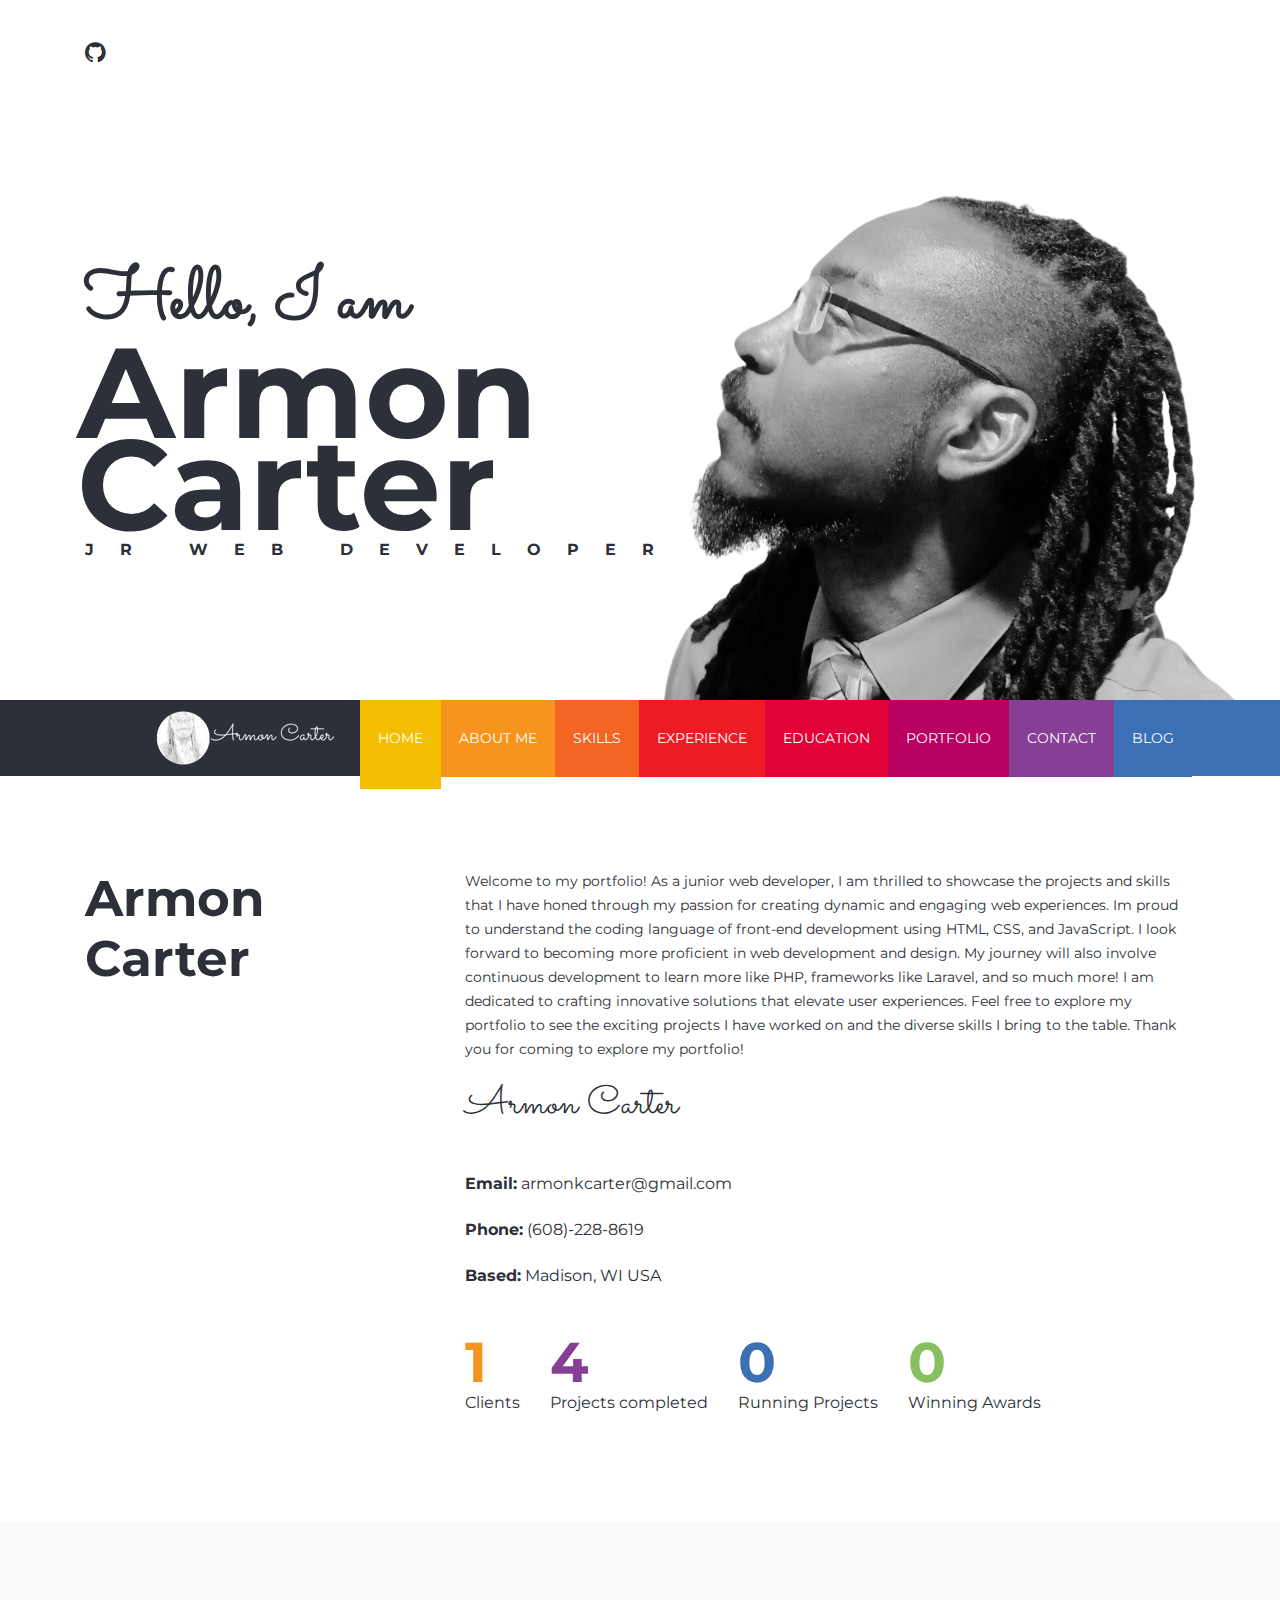
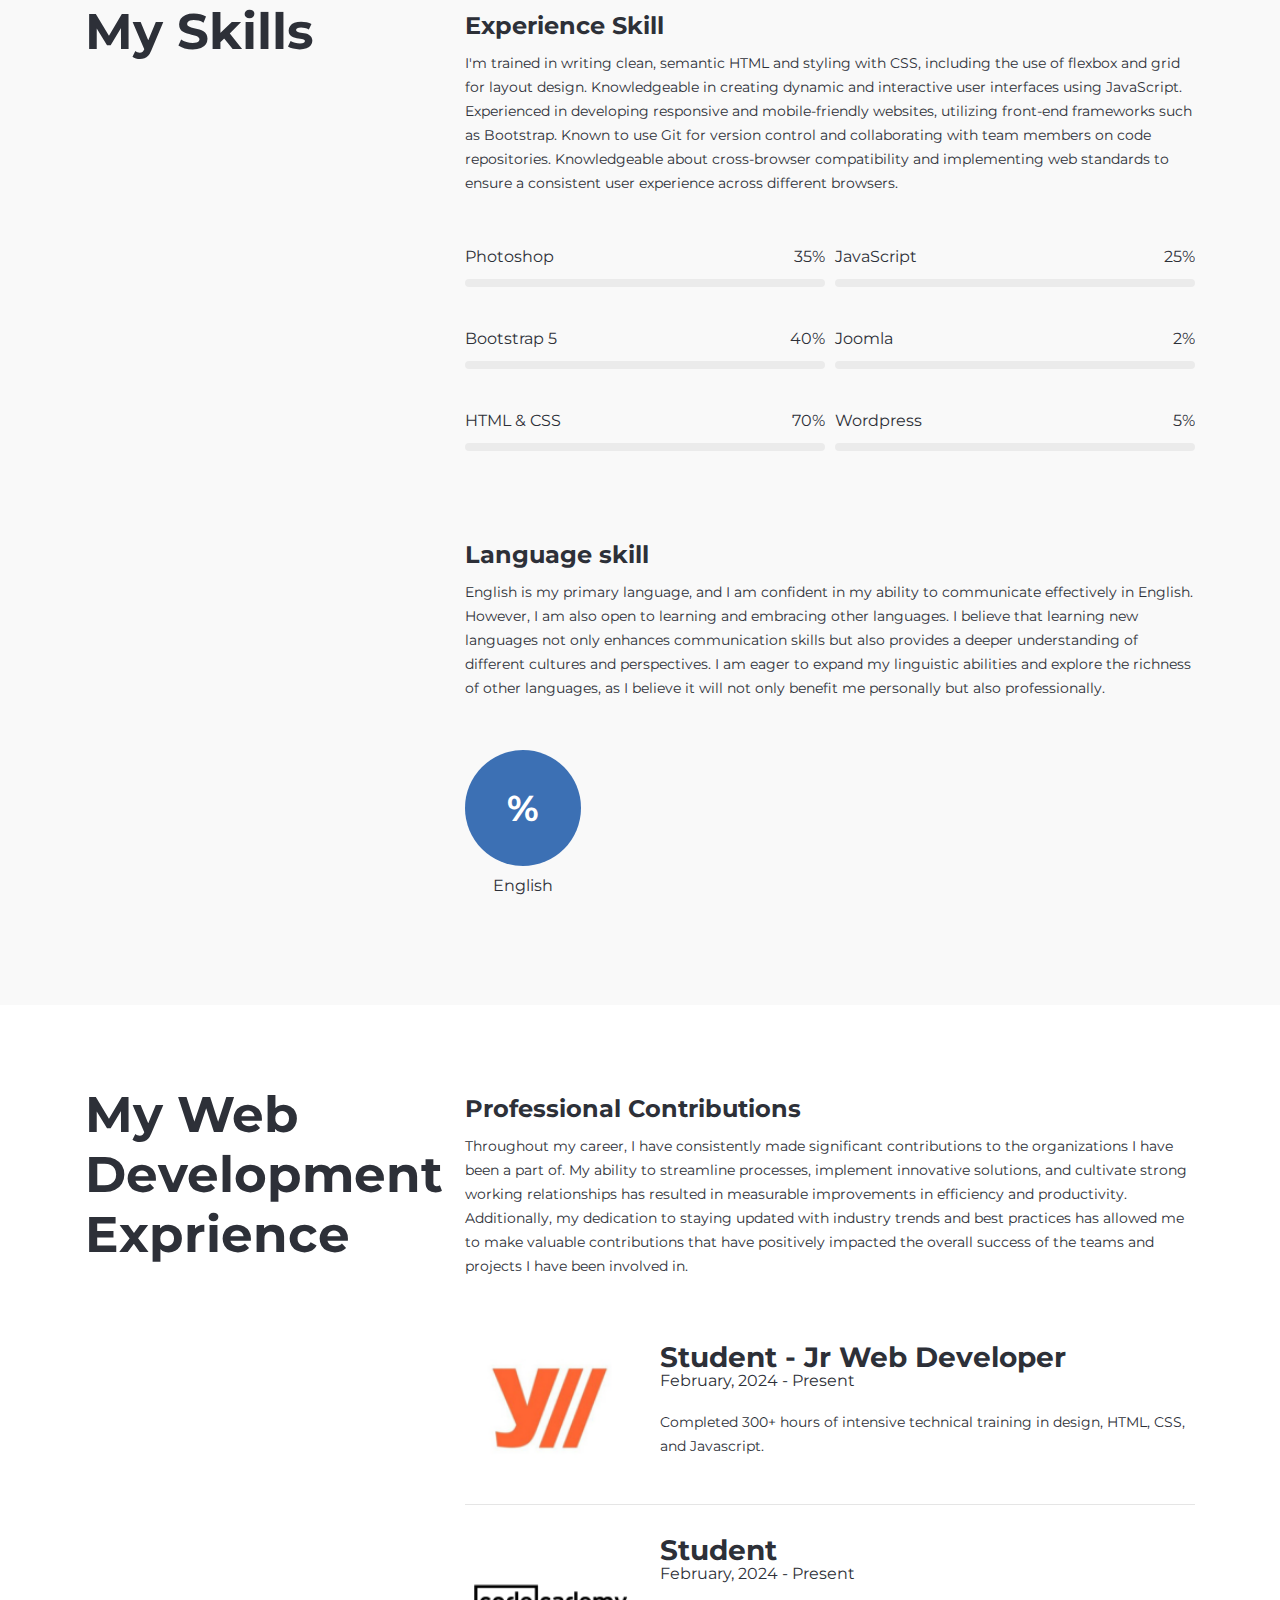
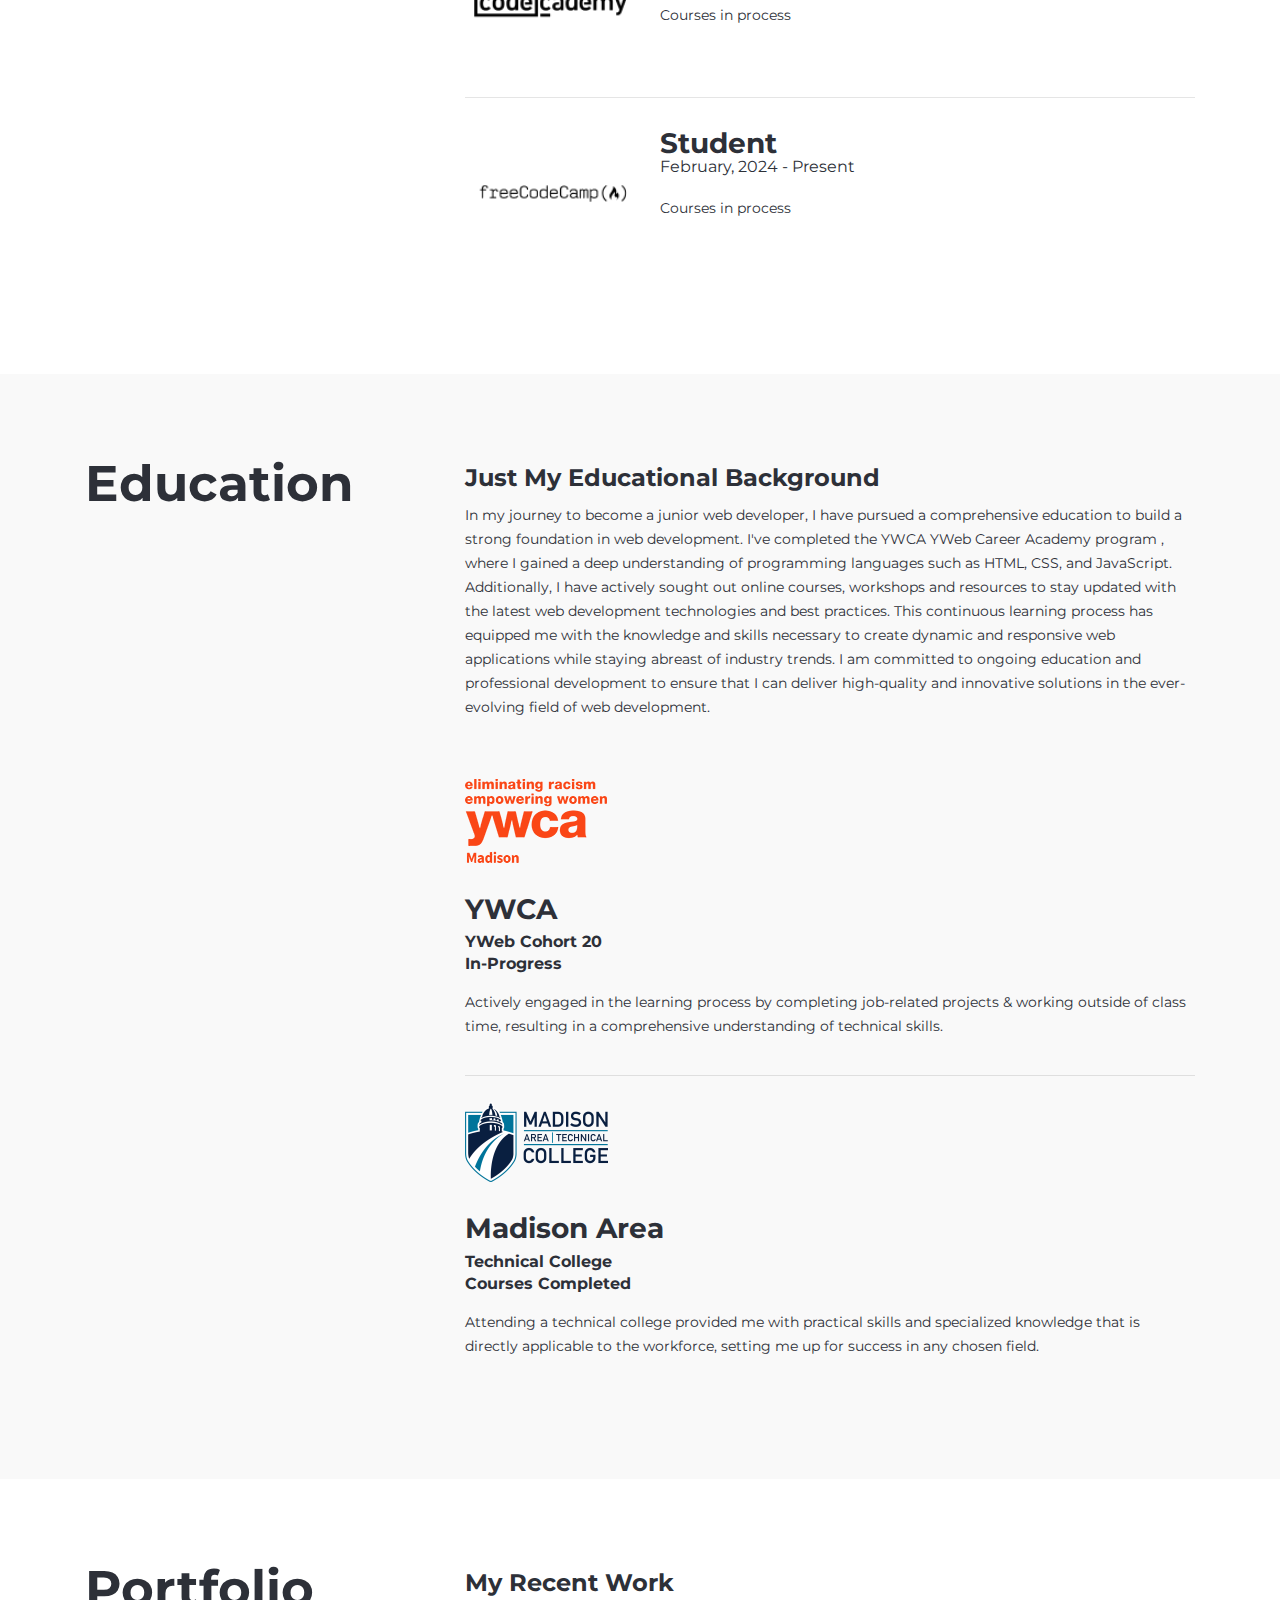
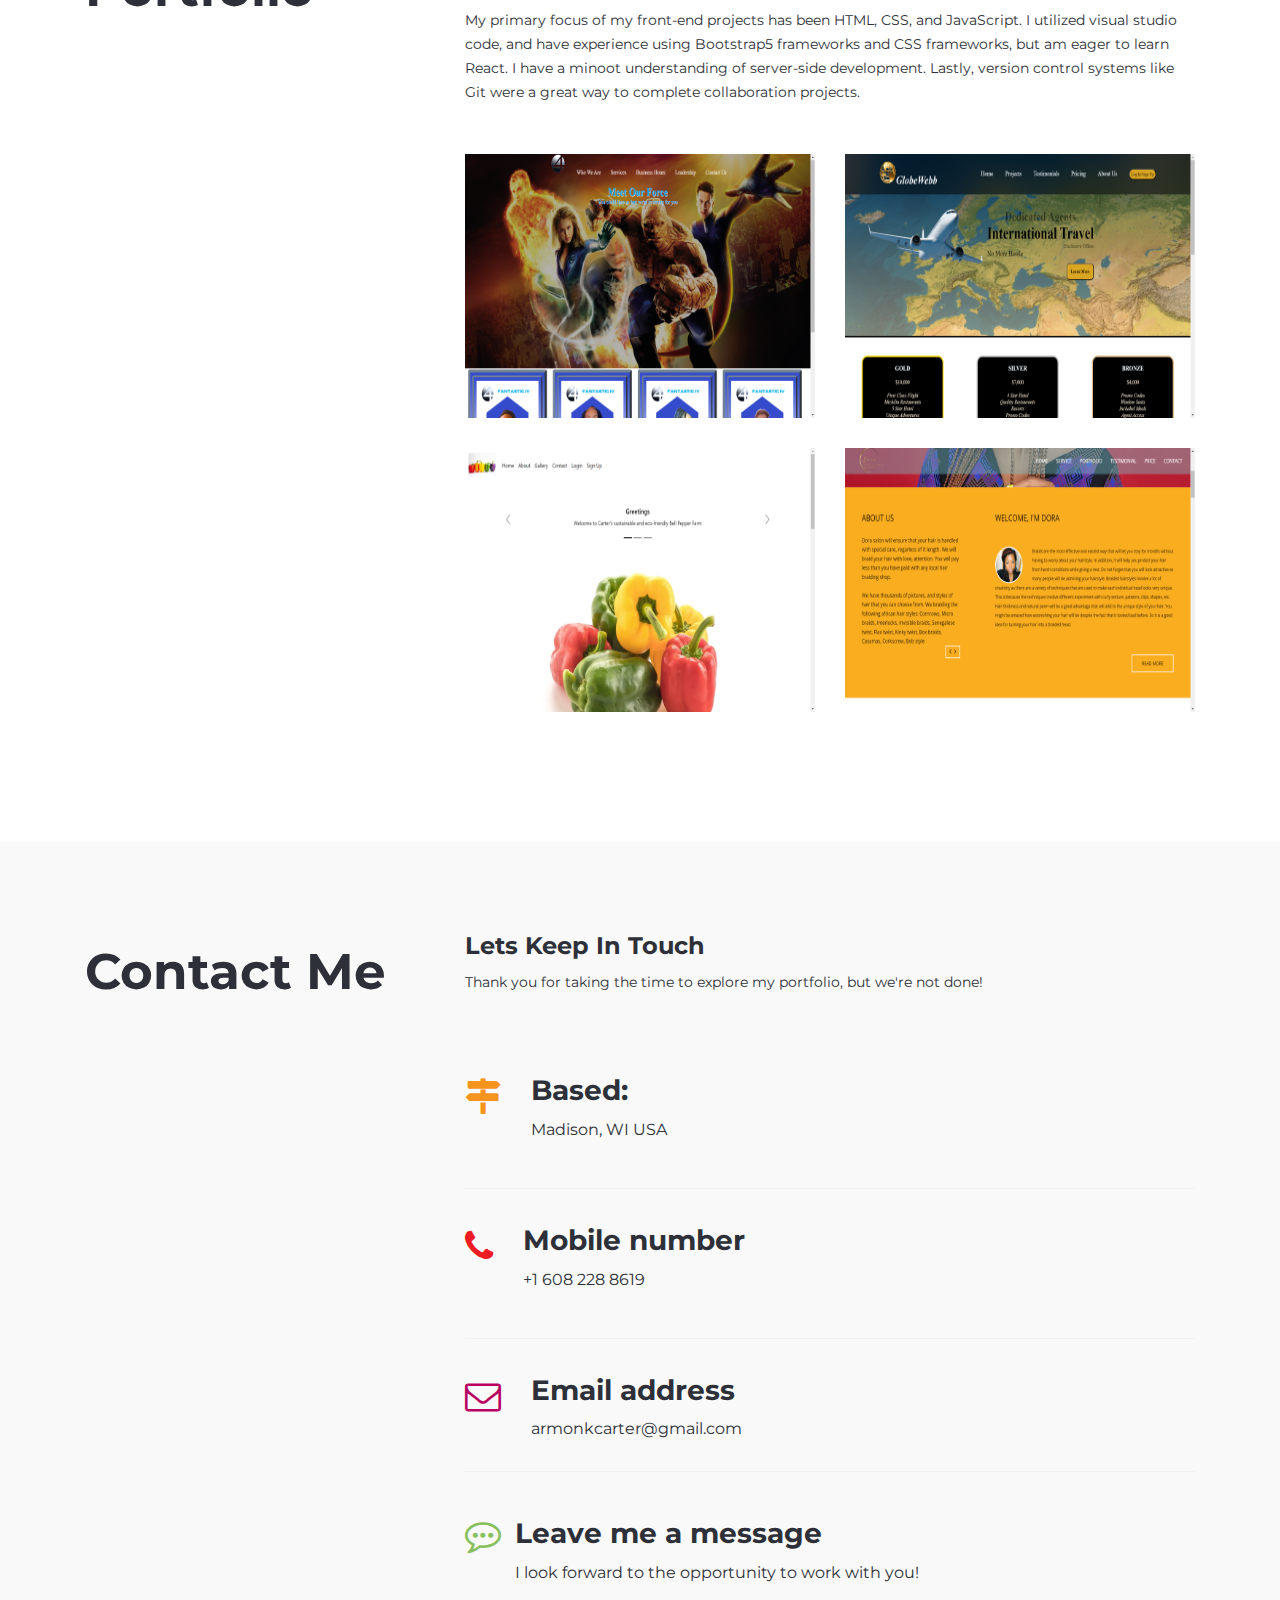
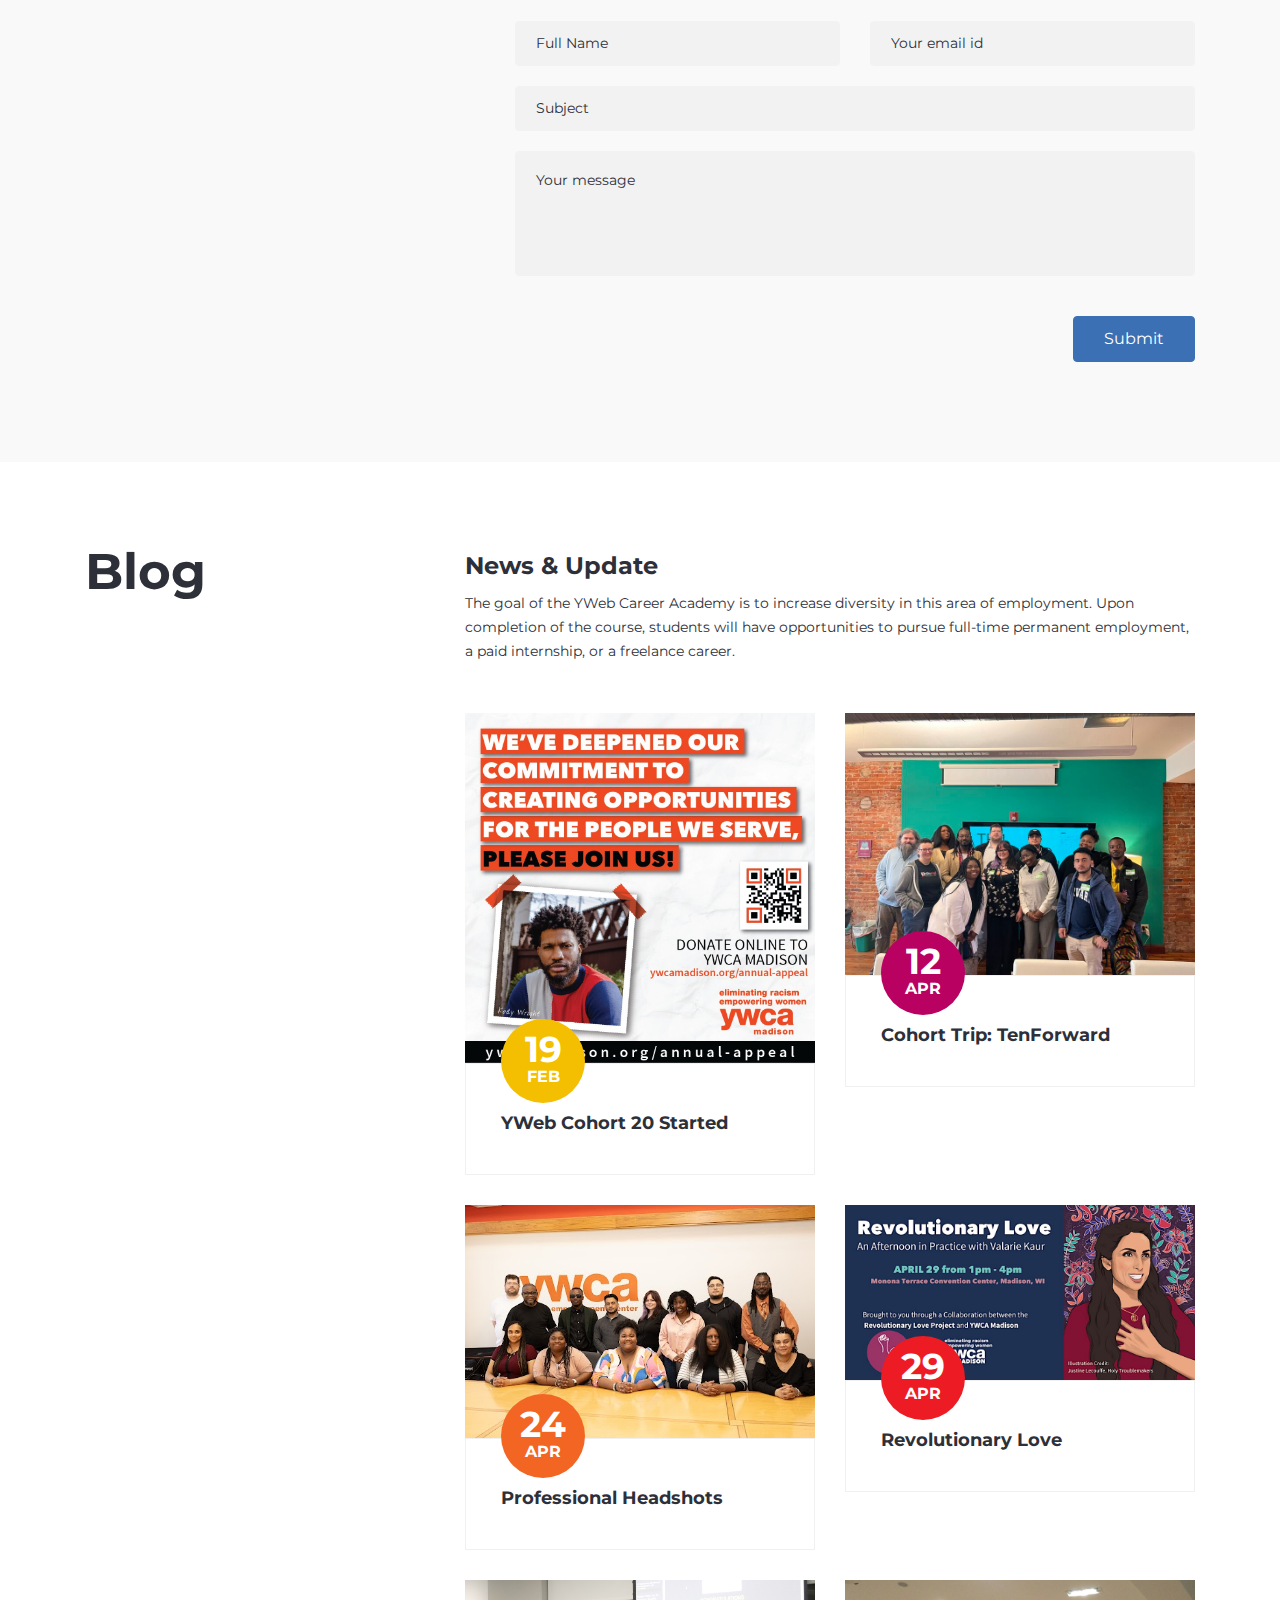
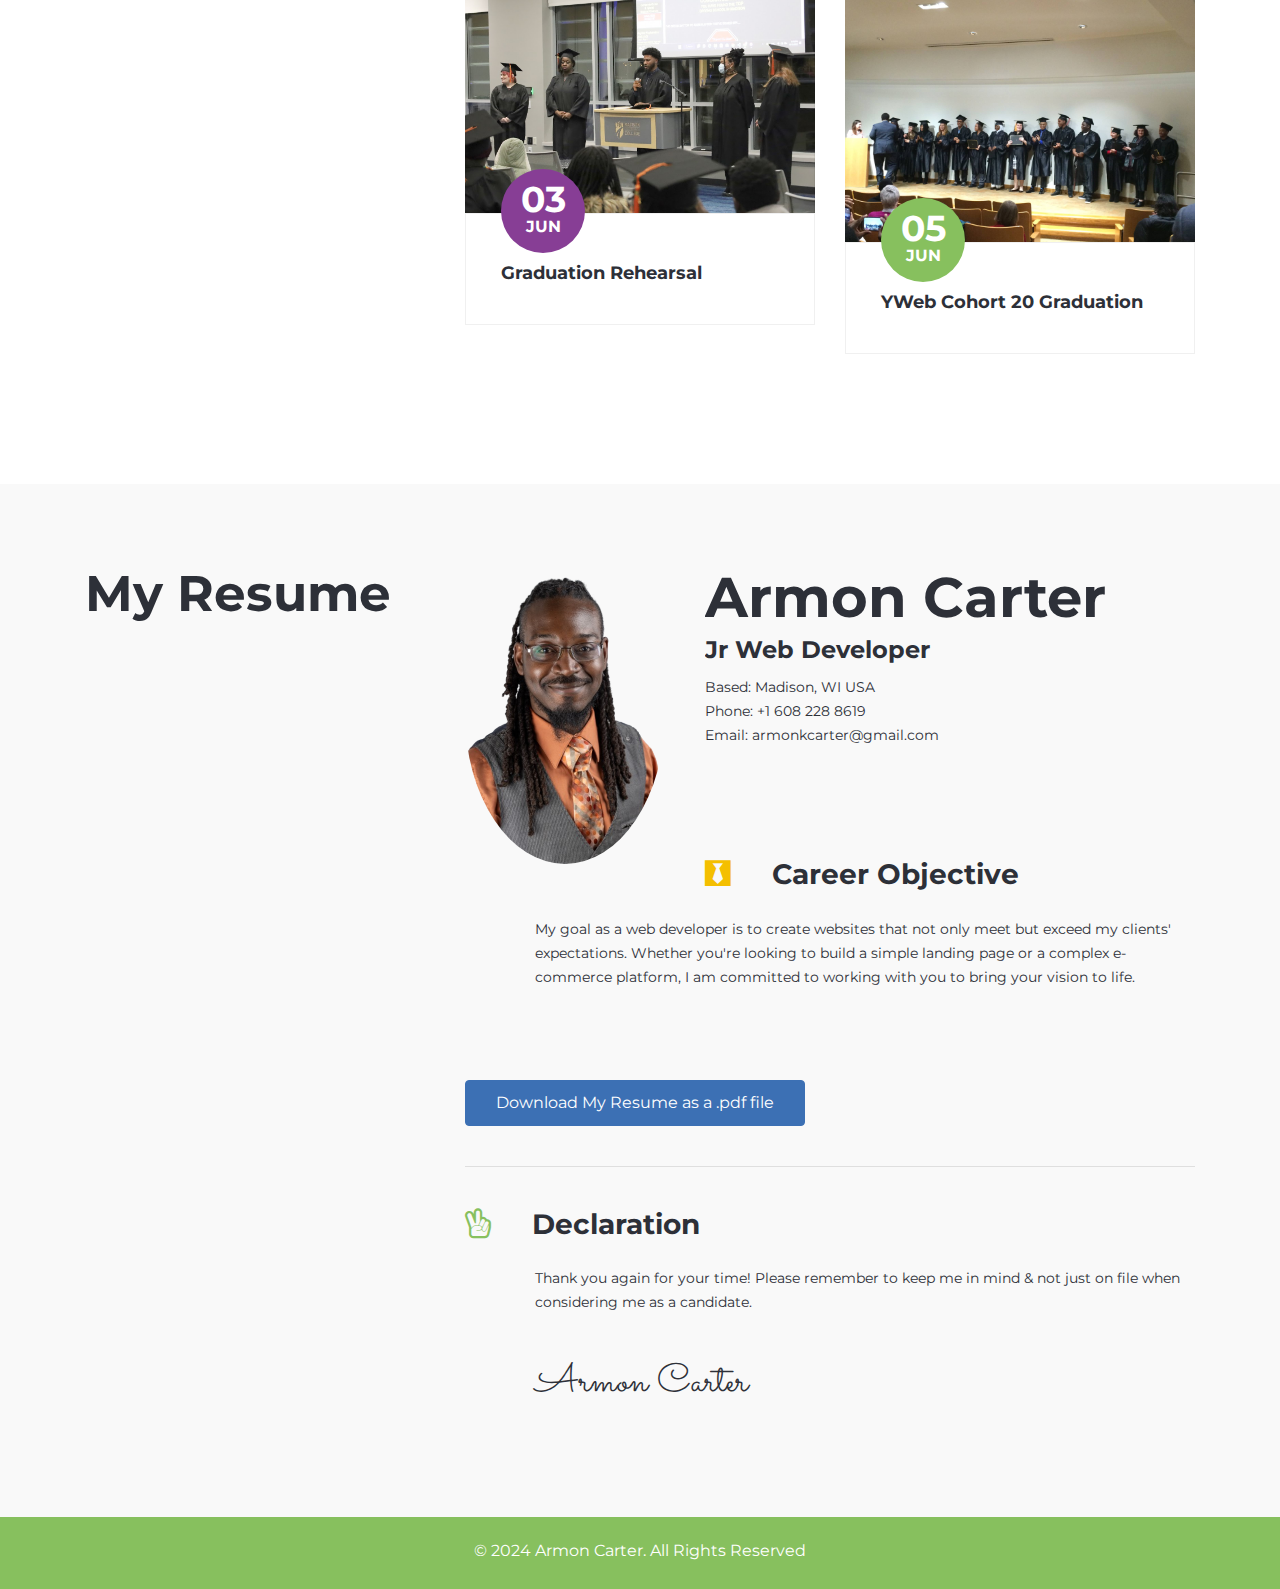
==== commit 4572c01a: "blog.html" ====
--- a/index.html
+++ b/index.html
@@ -1,982 +1,986 @@
 <!DOCTYPE html>
 <html lang="en">
-    <head>
-        <meta charset="utf-8">
-        <meta http-equiv="X-UA-Compatible" content="IE=edge">
-        <meta name="viewport" content="width=device-width, initial-scale=1">
-        <meta name="author" content="Theme Region">
-       	<meta name="description" content="">
-
-        <title>Geek | Personal Portfolio & Resume HTML Template.</title>
-		
-		<!-- CSS -->
-        <link rel="stylesheet" href="css/bootstrap.min.css">
-        <link rel="stylesheet" href="css/font-awesome.min.css">       
-        <link rel="stylesheet" href="css/magnific-popup.css">       
-        <link rel="stylesheet" href="css/animate.css">       
-        <link rel="stylesheet" href="css/main.css"> 
-        <link rel="stylesheet" href="css/responsive.css"> 
-
-        <!-- Fonts -->
-        <link href="https://fonts.googleapis.com/css?family=Montserrat:400,700|Sacramento" rel="stylesheet">
-		
-        <!-- icons -->
-        <link rel="icon" href="images/ico/favicon.ico"> 
-        <link rel="apple-touch-icon-precomposed" sizes="144x144" href="../images/ico/apple-touch-icon-144-precomposed.png">
-        <link rel="apple-touch-icon-precomposed" sizes="114x114" href="../images/ico/apple-touch-icon-114-precomposed.png">
-        <link rel="apple-touch-icon-precomposed" sizes="72x72" href="../images/ico/apple-touch-icon-72-precomposed.png">
-        <link rel="apple-touch-icon-precomposed" sizes="57x57" href="../images/ico/apple-touch-icon-57-precomposed.png">    
-
-        <!-- HTML5 shim and Respond.js for IE8 support of HTML5 elements and media queries -->
-        <!-- WARNING: Respond.js doesn't work if you view the page via file:// -->
-        <!--[if lt IE 9]>
-          <script src="https://oss.maxcdn.com/html5shiv/3.7.2/html5shiv.min.js"></script>
-          <script src="https://oss.maxcdn.com/respond/1.4.2/respond.min.js"></script>
-        <![endif]-->
-    
-    </head>
-    <body>
-        <div class="main-wrapper home-one">
-            <div id="navigation" class="menu-one">
-                <div class="navbar navbar-expand-lg fixed-top">
-                    <div class="navbar-header">
-                        <div class="navbar-brand logo">
-                            <a href="index.html"><img class="img-fluid" src="images/logo.png" alt="Image" ></a> 
-                        </div> 
-                    </div>
-                    <button class="navbar-toggler" type="button" data-toggle="collapse" data-target=".navbar-collapse" aria-controls="navbar-collapse" aria-expanded="false" aria-label="Toggle navigation">
-                        <span class="navbar-toggler-icon"><i class="fa fa-align-justify"></i></span>
-                    </button>
-                                   
-                    <nav id="mainmenu" class="collapse navbar-collapse">
-                        <ul class="nav navbar-nav">          
-                            <li  class="scroll current dropdown"><a href="#home-banner">
-                                <span><i class="fa fa-hand-peace-o" aria-hidden="true"></i>Home</span></a>
-                            </li>               
-                            <li class="scroll"><a href="#about">
-                                <span><i class="fa fa-user-secret" aria-hidden="true"></i>About me</span></a>
-                            </li>               
-                            <li class="scroll"><a href="#skill">
-                                <span><i class="fa fa-sliders" aria-hidden="true"></i>Skills</span></a>
-                             </li>     
-                            <li class="scroll"><a href="#exprience">
-                                <span><i class="fa fa-briefcase" aria-hidden="true"></i>Experience</span></a>
-                            </li>               
-                            <li class="scroll"><a href="#education">
-                                <span><i class="fa fa-leanpub" aria-hidden="true"></i>Education</span></a>
-                            </li>               
-                            <li class="scroll"><a href="#portfolio">
-                                <span><i class="fa fa-picture-o" aria-hidden="true"></i>Portfolio</span></a>
-                            </li>                              
-                            <li class="scroll"><a href="#contact">
-                                <span><i class="fa fa-volume-control-phone" aria-hidden="true"></i>Contact</span></a>
-                            </li>               
-                            <li class="scroll"><a href="#blog">
-                                <span><i class="fa fa-file-text-o" aria-hidden="true"></i>Blog</span></a>
-                            </li>
-                            <li class="scroll"><a href="#profile">
-                                <span><i class="fa fa-floppy-o" aria-hidden="true"></i>My Resume.pdf</span></a>
-                            </li>               
-                            <li>
-                                <ul class="social list-inline">
-                                    <li class="list-inline-item"><a href="#"><i class="fa fa-facebook" aria-hidden="true"></i></a></li>
-                                    <li><a href="#"><i class="fa fa-twitter" aria-hidden="true"></i></a></li>
-                                    <li><a href="#"><i class="fa fa-google-plus" aria-hidden="true"></i></a></li>
-                                    <li><a href="#"><i class="fa fa-dribbble" aria-hidden="true"></i></a></li>
-                                    <li><a href="#"><i class="fa fa-behance" aria-hidden="true"></i></a></li>
-                                    <li><a href="#"><i class="fa fa-github-alt" aria-hidden="true"></i></a></li>
-                                </ul>
-                            </li>                                          
-                        </ul>
-                    </nav>
-                </div><!-- navbar -->                                
-            </div><!-- navigation -->
-
-            <div id="home-banner" class="home-banner-one">
-                <div class="container">
+  <head>
+    <meta charset="utf-8" />
+    <meta http-equiv="X-UA-Compatible" content="IE=edge" />
+    <meta name="viewport" content="width=device-width, initial-scale=1" />
+    <meta name="author" content="Theme Region" />
+    <meta name="description" content="" />
+
+    <title>
+      Armon Carters | Geek Style Personal Portfolio & Resume HTML Template.
+    </title>
+
+    <!-- CSS -->
+    <link rel="stylesheet" href="css/bootstrap.min.css" />
+    <link rel="stylesheet" href="css/font-awesome.min.css" />
+    <link rel="stylesheet" href="css/magnific-popup.css" />
+    <link rel="stylesheet" href="css/animate.css" />
+    <link rel="stylesheet" href="css/main.css" />
+    <link rel="stylesheet" href="css/responsive.css" />
+
+    <!-- Fonts -->
+    <link
+      href="https://fonts.googleapis.com/css?family=Montserrat:400,700|Sacramento"
+      rel="stylesheet"
+    />
+
+    <!-- icons -->
+    <link rel="icon" href="images/Letter Logo.png" />
+    <link
+      rel="apple-touch-icon-precomposed"
+      sizes="144x144"
+      href="images/ico/apple-touch-icon-144-precomposed.png"
+    />
+    <link
+      rel="apple-touch-icon-precomposed"
+      sizes="114x114"
+      href="images/ico/apple-touch-icon-114-precomposed.png"
+    />
+    <link
+      rel="apple-touch-icon-precomposed"
+      sizes="72x72"
+      href="images/ico/apple-touch-icon-72-precomposed.png"
+    />
+    <link
+      rel="apple-touch-icon-precomposed"
+      sizes="57x57"
+      href="images/ico/apple-touch-icon-57-precomposed.png"
+    />
+
+    <!-- HTML5 shim and Respond.js for IE8 support of HTML5 elements and media queries -->
+    <!-- WARNING: Respond.js doesn't work if you view the page via file:// -->
+    <!--[if lt IE 9]>
+      <script src="https://oss.maxcdn.com/html5shiv/3.7.2/html5shiv.min.js"></script>
+      <script src="https://oss.maxcdn.com/respond/1.4.2/respond.min.js"></script>
+    <![endif]-->
+  </head>
+  <body>
+    <div class="main-wrapper home-two">
+      <div id="home-banner">
+        <div class="container">
+          <div class="row">
+            <div class="col-sm-9">
+              <div class="banner-content">
+                <div class="home-social">
+                  <ul class="list-inline">
+                    <li class="list-inline-item">
+                      <a href="https://github.com/akcarter2"
+                        ><i class="fa fa-github" style="font-size: 24px"></i>
+                      </a>
+                    </li>
+                  </ul>
+                </div>
+
+                <div class="banner-info">
+                  <h1>Hello, I am</h1>
+                  <h2>Armon Carter</h2>
+                  <h3>Jr Web Developer</h3>
+                </div>
+              </div>
+            </div>
+          </div>
+          <!-- row -->
+        </div>
+        <!-- container -->
+      </div>
+      <!-- home-banner -->
+
+      <div class="container">
+        <div id="navigation" class="menu-two">
+          <div class="navbar navbar-expand-lg">
+            <div class="navbar-header">
+              <button
+                class="navbar-toggler"
+                type="button"
+                data-toggle="collapse"
+                data-target=".navbar-collapse"
+                aria-controls="navbar-collapse"
+                aria-expanded="false"
+                aria-label="Toggle navigation"
+              >
+                <span class="navbar-toggler-icon"
+                  ><i class="fa fa-align-justify"></i
+                ></span>
+              </button>
+              <div class="navbar-brand logo">
+                <a href="index.html"
+                  ><img
+                    class="img-fluid"
+                    src="images/Armon Carter (235 x 58 px) (2).png"
+                    alt="Image"
+                /></a>
+              </div>
+            </div>
+            <div class="collapse navbar-collapse">
+              <nav id="mainmenu">
+                <ul class="nav navbar-nav">
+                  <li class="scroll current">
+                    <a href="#home-banner">Home</a>
+                  </li>
+                  <li class="scroll"><a href="#about">About Me</a></li>
+                  <li class="scroll"><a href="#skill">Skills</a></li>
+                  <li class="scroll"><a href="#exprience">Experience</a></li>
+                  <li class="scroll"><a href="#education">Education</a></li>
+                  <li class="scroll"><a href="#portfolio">Portfolio</a></li>
+                  <li class="scroll"><a href="#contact">Contact</a></li>
+                  <li class="scroll"><a href="#blog">Blog</a></li>
+                </ul>
+              </nav>
+            </div>
+          </div>
+          <!-- navbar -->
+        </div>
+        <!-- navigation -->
+      </div>
+      <!-- container -->
+
+      <div id="about" class="about-section section-padding">
+        <div class="container">
+          <div class="row">
+            <div class="col-md-4">
+              <div class="section-title">
+                <h1>Armon Carter</h1>
+              </div>
+            </div>
+            <div class="col-md-8">
+              <div class="about-info">
+                <p>
+                  Welcome to my portfolio! As a junior web developer, I am
+                  thrilled to showcase the projects and skills that I have honed
+                  through my passion for creating dynamic and engaging web
+                  experiences. Im proud to understand the coding language of
+                  front-end development using HTML, CSS, and JavaScript. I look
+                  forward to becoming more proficient in web development and
+                  design. My journey will also involve continuous development to
+                  learn more like PHP, frameworks like Laravel, and so much
+                  more! I am dedicated to crafting innovative solutions that
+                  elevate user experiences. Feel free to explore my portfolio to
+                  see the exciting projects I have worked on and the diverse
+                  skills I bring to the table. Thank you for coming to explore
+                  my portfolio!
+                </p>
+                <div class="signature">
+                  <h1>Armon Carter</h1>
+                </div>
+              </div>
+              <address>
+                <p><span>Email:</span> armonkcarter@gmail.com</p>
+                <p><span>Phone:</span> (608)-228-8619</p>
+                <p><span>Based:</span> Madison, WI USA</p>
+              </address>
+              <ul class="achievement">
+                <li class="achievement-info">
+                  <span class="counter">1</span>
+                  <h4>Clients</h4>
+                </li>
+                <li class="achievement-info">
+                  <span class="counter counter1">4</span>
+                  <h4>Projects completed</h4>
+                </li>
+                <li class="achievement-info">
+                  <span class="counter counter2">0</span>
+                  <h4>Running Projects</h4>
+                </li>
+                <li class="achievement-info">
+                  <span class="counter counter3">0</span>
+                  <h4>Winning Awards</h4>
+                </li>
+              </ul>
+            </div>
+          </div>
+          <!-- row -->
+        </div>
+        <!-- container -->
+      </div>
+      <!-- about section -->
+
+      <div id="skill" class="skill-section bg-color section-padding">
+        <div class="container">
+          <div class="row">
+            <div class="col-md-4">
+              <div class="section-title">
+                <h1>My Skills</h1>
+              </div>
+            </div>
+            <div class="col-md-8">
+              <div class="section-content">
+                <div class="text-info">
+                  <h4>Experience Skill</h4>
+                  <p>
+                    I'm trained in writing clean, semantic HTML and styling with
+                    CSS, including the use of flexbox and grid for layout
+                    design. Knowledgeable in creating dynamic and interactive
+                    user interfaces using JavaScript. Experienced in developing
+                    responsive and mobile-friendly websites, utilizing front-end
+                    frameworks such as Bootstrap. Known to use Git for version
+                    control and collaborating with team members on code
+                    repositories. Knowledgeable about cross-browser
+                    compatibility and implementing web standards to ensure a
+                    consistent user experience across different browsers.
+                  </p>
+                </div>
+                <div class="progress-content">
+                  <div class="rating-bar bar-left">
+                    <label>Photoshop</label>
+                    <span class="rating-count pull-right">35%</span>
+                    <div class="skill-progress">
+                      <div class="progress">
+                        <div
+                          class="progress-bar"
+                          role="progressbar"
+                          aria-valuenow="35"
+                          aria-valuemin="0"
+                          aria-valuemax="100"
+                        ></div>
+                      </div>
+                    </div>
+                    <label>Bootstrap 5</label>
+                    <span class="rating-count pull-right">40%</span>
+                    <div class="skill-progress">
+                      <div class="progress">
+                        <div
+                          class="progress-bar bar1"
+                          role="progressbar"
+                          aria-valuenow="40"
+                          aria-valuemin="0"
+                          aria-valuemax="100"
+                        ></div>
+                      </div>
+                    </div>
+                    <label>HTML & CSS</label>
+                    <span class="rating-count pull-right">70%</span>
+                    <div class="skill-progress">
+                      <div class="progress">
+                        <div
+                          class="progress-bar bar2"
+                          role="progressbar"
+                          aria-valuenow="70"
+                          aria-valuemin="0"
+                          aria-valuemax="100"
+                        ></div>
+                      </div>
+                    </div>
+                  </div>
+
+                  <div class="skill rating-bar bar-right">
+                    <label>JavaScript</label>
+                    <span class="rating-count pull-right">25%</span>
+                    <div class="skill-progress">
+                      <div class="progress">
+                        <div
+                          class="progress-bar bar3"
+                          role="progressbar"
+                          aria-valuenow="20"
+                          aria-valuemin="0"
+                          aria-valuemax="100"
+                        ></div>
+                      </div>
+                    </div>
+                    <label>Joomla</label>
+                    <span class="rating-count pull-right">2%</span>
+                    <div class="skill-progress">
+                      <div class="progress">
+                        <div
+                          class="progress-bar bar4"
+                          role="progressbar"
+                          aria-valuenow="2"
+                          aria-valuemin="0"
+                          aria-valuemax="100"
+                        ></div>
+                      </div>
+                    </div>
+                    <label>Wordpress</label>
+                    <span class="rating-count pull-right">5%</span>
+                    <div class="skill-progress">
+                      <div class="progress">
+                        <div
+                          class="progress-bar bar5"
+                          role="progressbar"
+                          aria-valuenow="5"
+                          aria-valuemin="0"
+                          aria-valuemax="100"
+                        ></div>
+                      </div>
+                    </div>
+                  </div>
+                </div>
+
+                <div class="language-skill">
+                  <div class="text-info">
+                    <h4>Language skill</h4>
+                    <p>
+                      English is my primary language, and I am confident in my
+                      ability to communicate effectively in English. However, I
+                      am also open to learning and embracing other languages. I
+                      believe that learning new languages not only enhances
+                      communication skills but also provides a deeper
+                      understanding of different cultures and perspectives. I am
+                      eager to expand my linguistic abilities and explore the
+                      richness of other languages, as I believe it will not only
+                      benefit me personally but also professionally.
+                    </p>
+                  </div>
+                  <ul>
+                    <li class="chart" data-percent="100">
+                      <span class="percent percent2"></span>
+                      <h5>English</h5>
+                    </li>
+                  </ul>
+                </div>
+                <!-- more skill -->
+              </div>
+            </div>
+          </div>
+          <!-- row -->
+        </div>
+        <!-- container -->
+      </div>
+      <!-- skill section -->
+
+      <div id="exprience" class="exprience-section section-padding">
+        <div class="container">
+          <div class="row">
+            <div class="col-md-4">
+              <div class="section-title">
+                <h1>My Web Development Exprience</h1>
+              </div>
+            </div>
+            <div class="col-md-8">
+              <div class="text-info">
+                <h4>Professional Contributions</h4>
+                <p>
+                  Throughout my career, I have consistently made significant
+                  contributions to the organizations I have been a part of. My
+                  ability to streamline processes, implement innovative
+                  solutions, and cultivate strong working relationships has
+                  resulted in measurable improvements in efficiency and
+                  productivity. Additionally, my dedication to staying updated
+                  with industry trends and best practices has allowed me to make
+                  valuable contributions that have positively impacted the
+                  overall success of the teams and projects I have been involved
+                  in.
+                </p>
+              </div>
+              <div class="exprience">
+                <div class="exprience-image">
+                  <img
+                    class="img-fluid"
+                    src="images/exprience/yweb (170 x 160 px) (1).png"
+                    alt="Image"
+                  />
+                </div>
+                <div class="exprience-info">
+                  <h3>Student - Jr Web Developer</h3>
+                  <h5>February, 2024 - Present</h5>
+                  <p>
+                    Completed 300+ hours of intensive technical training in
+                    design, HTML, CSS, and Javascript.
+                  </p>
+                </div>
+              </div>
+              <hr />
+              <div class="exprience">
+                <div class="exprience-image">
+                  <img
+                    class="img-fluid"
+                    src="images/exprience/codecademy-logo-black-and-white (1).png"
+                    alt="Image"
+                  />
+                </div>
+                <div class="exprience-info">
+                  <h3>Student</h3>
+                  <h5>February, 2024 - Present</h5>
+                  <p>Courses in process</p>
+                </div>
+              </div>
+              <hr />
+              <div class="exprience">
+                <div class="exprience-image">
+                  <img
+                    class="img-fluid"
+                    src="images/exprience/FreeCodeCamp_logo (2).png"
+                    alt="Image"
+                  />
+                </div>
+                <div class="exprience-info">
+                  <h3>Student</h3>
+                  <h5>February, 2024 - Present</h5>
+                  <p>Courses in process</p>
+                </div>
+              </div>
+            </div>
+          </div>
+          <!-- row -->
+        </div>
+        <!-- container -->
+      </div>
+      <!-- exprience section -->
+
+      <div id="education" class="education-section bg-color section-padding">
+        <div class="container">
+          <div class="row">
+            <div class="col-md-4">
+              <div class="section-title">
+                <h1>Education</h1>
+              </div>
+            </div>
+            <div class="col-md-8">
+              <div class="section-content">
+                <div class="text-info">
+                  <h4>Just My Educational Background</h4>
+                  <p>
+                    In my journey to become a junior web developer, I have
+                    pursued a comprehensive education to build a strong
+                    foundation in web development. I've completed the YWCA YWeb
+                    Career Academy program , where I gained a deep understanding
+                    of programming languages such as HTML, CSS, and JavaScript.
+                    Additionally, I have actively sought out online courses,
+                    workshops and resources to stay updated with the latest web
+                    development technologies and best practices. This continuous
+                    learning process has equipped me with the knowledge and
+                    skills necessary to create dynamic and responsive web
+                    applications while staying abreast of industry trends. I am
+                    committed to ongoing education and professional development
+                    to ensure that I can deliver high-quality and innovative
+                    solutions in the ever-evolving field of web development.
+                  </p>
+                </div>
+                <div class="education-info">
+                  <img
+                    class="img-fluid"
+                    src="images/education/associationlogo_madison.png"
+                    alt="Image"
+                  />
+                  <h3>YWCA</h3>
+                  <h5>YWeb Cohort 20</h5>
+                  <h6>In-Progress</h6>
+                  <p>
+                    Actively engaged in the learning process by completing
+                    job-related projects & working outside of class time,
+                    resulting in a comprehensive understanding of technical
+                    skills.
+                  </p>
+                </div>
+                <hr />
+                <div class="education-info">
+                  <img
+                    class="img-fluid"
+                    src="images/Madison-College-Logo-Horizontal-v2.png"
+                    alt="Image"
+                  />
+                  <h3>Madison Area</h3>
+                  <h5>Technical College</h5>
+                  <h6>Courses Completed</h6>
+                  <p>
+                    Attending a technical college provided me with practical
+                    skills and specialized knowledge that is directly applicable
+                    to the workforce, setting me up for success in any chosen
+                    field.
+                  </p>
+                </div>
+              
+              </div>
+            </div>
+          </div>
+          <!-- row -->
+        </div>
+        <!-- container -->
+      </div>
+      <!-- education section -->
+
+      <div id="portfolio" class="portfolio-section section-padding">
+        <div class="container">
+          <div class="row">
+            <div class="col-md-4">
+              <div class="section-title">
+                <h1>Portfolio</h1>
+              </div>
+            </div>
+            <div class="col-md-8">
+              <div class="text-info">
+                <h4>My Recent Work</h4>
+                <p>
+                  My primary focus of my front-end projects has been HTML, CSS,
+                  and JavaScript. I utilized visual studio code, and have
+                  experience using Bootstrap5 frameworks and CSS frameworks, but
+                  am eager to learn React. I have a minoot understanding of
+                  server-side development. Lastly, version control systems like
+                  Git were a great way to complete collaboration projects.
+                </p>
+              </div>
+              <div class="portfolio-content">
+                <div class="row">
+                  <div class="col-sm-6">
+                    <div class="portfolio-item">
+                      <img
+                        class="img-fluid"
+                        src="images/portfolio/Screenshot 2024-05-23 105054.png"
+                        alt="Image"
+                      />
+                      <div class="portfolio-overlay">
+                        <div class="portfolio-info">
+                          <a
+                            href="images/portfolio/Screenshot 2024-05-23 105045.png"
+                            ><i class="fa fa-eye" style="font-size: 24px"></i
+                          ></a>
+                          <h3>Project 1</h3>
+                          <p>Fantastic IV</p>
+                        </div>
+                      </div>
+                    </div>
+                  </div>
+                  <div class="col-sm-6">
+                    <div class="portfolio-item">
+                      <img
+                        class="img-fluid"
+                        src="images/portfolio/project 2 cover.png"
+                        alt="Image"
+                      />
+                      <div class="portfolio-overlay">
+                        <div class="portfolio-info">
+                          <a href="images/portfolio/project 2 main.png"
+                            ><i class="fa fa-eye" style="font-size: 24px"></i
+                          ></a>
+                          <h3>Project 2</h3>
+                          <p>Global Webb</p>
+                        </div>
+                      </div>
+                    </div>
+                  </div>
+                  <div class="col-sm-6">
+                    <div class="portfolio-item">
+                      <img
+                        class="img-fluid"
+                        src="images/portfolio/project 3 main.png"
+                        alt="Image"
+                      />
+                      <div class="portfolio-overlay">
+                        <div class="portfolio-info">
+                          <a href="images/portfolio/project 3 cover.png"
+                            ><i class="fa fa-eye" style="font-size: 24px"></i
+                          ></a>
+                          <h3>Project 3</h3>
+                          <p>Carters Bell Pepper Farm</p>
+                        </div>
+                      </div>
+                    </div>
+                  </div>
+                  <div class="col-sm-6">
+                    <div class="portfolio-item">
+                      <img
+                        class="img-fluid"
+                        src="images/portfolio/project 4 cover.png"
+                        alt="Image"
+                      />
+                      <div class="portfolio-overlay">
+                        <div class="portfolio-info">
+                          <a href="images/portfolio/project 4 main.png"
+                            ><i class="fa fa-eye" style="font-size: 24px"></i
+                          ></a>
+                          <h3>Project 4</h3>
+                          <p>Dora Hair Braiding</p>
+                        </div>
+                      </div>
+                    </div>
+                  </div>
+                </div>
+              </div>
+              <!-- portfolio content -->
+            </div>
+          </div>
+          <!-- row -->
+        </div>
+        <!-- container -->
+      </div>
+      <!-- portfolio section -->
+
+      <div id="contact" class="contact-section bg-color section-padding">
+        <div class="container">
+          <div class="row">
+            <div class="col-md-4">
+              <div class="section-title">
+                <h1>Contact Me</h1>
+              </div>
+            </div>
+            <div class="col-md-8">
+              <div class="section-content">
+                <div class="text-info">
+                  <h4>Lets Keep In Touch</h4>
+                  <p>
+                    Thank you for taking the time to explore my portfolio, but
+                    we're not done!
+                  </p>
+                </div>
+                <div class="address">
+                  <ul>
+                    <li>
+                      <div class="icons">
+                        <i class="fa fa-map-signs" aria-hidden="true"></i>
+                      </div>
+                      <h3>Based:</h3>
+                      <p>Madison, WI USA</p>
+                    </li>
+                    <li>
+                      <div class="icons icons1">
+                        <i class="fa fa-phone" aria-hidden="true"></i>
+                      </div>
+                      <h3>Mobile number</h3>
+                      <p>+1 608 228 8619</p>
+                    </li>
+                    <li>
+                      <div class="icons icons2">
+                        <i class="fa fa-envelope-o" aria-hidden="true"></i>
+                      </div>
+                      <h3>Email address</h3>
+                      <a href="#">armonkcarter@gmail.com</a>
+                    </li>
+                  </ul>
+                </div>
+                <div class="contact">
+                  <div class="contact-info">
+                    <div class="title">
+                      <div class="icons">
+                        <i class="fa fa-commenting-o" aria-hidden="true"></i>
+                      </div>
+                      <h3>Leave me a message</h3>
+                    </div>
+                    <p>I look forward to the opportunity to work with you!</p>
+                  </div>
+                  <form
+                    id="contact-form"
+                    class="contact-form"
+                    name="contact-form"
+                    method="post"
+                    action="#"
+                  >
                     <div class="row">
-                        <div class="col-md-9">
-                            <div class="banner-content">
-                                <div class="banner-info">
-                                    <h1>Hello, I am</h1>
-                                    <h2>Surzil Geek</h2>
-                                    <h3>Web Developer</h3>
-                                </div>
-                            </div>
+                      <div class="col-sm-6">
+                        <div class="form-group">
+                          <input
+                            type="text"
+                            class="form-control"
+                            required="required"
+                            placeholder="Full Name"
+                          />
                         </div>
-                    </div><!-- row -->
-                </div><!-- container -->
-            </div><!-- home-banner --> 
-
-            <div id="about" class="about-section section-padding">
-                <div class="container">
-                    <div class="row">
-                        <div class="col-md-8">
-                            <div class="section-title">
-                                <h1>Surzil Geek</h1>
-                                <h4>Web Developer</h4>
-                            </div>
-                            <div class="about-info">
-                                <p>Lorem ipsum dolor sit amet, consectetur adipisicing elit, sed do eiusmod tempor incididunt ut labore et dolore magna aliqua. Ut enim ad minim veniam, quis nostrud exercitation ullamco laboris nisi ut aliquip ex ea commodo consequat.</p>
-                                <div class="signature">
-                                    <h1>Surzil Geek</h1>
-                                </div>
-                            </div>
-                            <address>
-                                <p><span>Nick Name:</span> Endrue Surzil Geek</p>
-                                <p><span>Email:</span> itsme@surzilgeek.com</p>
-                                <p><span>Phone:</span> (123)-456-78910</p>
-                                <p><span>Date of Birth:</span> Jan 13, 1982</p>
-                                <p><span>Address:</span> 121 King Street, Melbourne Victoria, 1200 USA</p>
-                            </address>
-                            <ul class="achievement">
-                                <li class="achievement-info">
-                                    <span class="counter">35</span>
-                                    <h4>Projects completed</h4>
-                                </li> 
-                                <li class="achievement-info">
-                                    <span class="counter counter1">19</span>
-                                    <h4>Winning Awards</h4>
-                                </li> 
-                                <li class="achievement-info">
-                                    <span class="counter counter2">230</span>
-                                    <h4>Happy Clients</h4>
-                                </li> 
-                                <li class="achievement-info">
-                                    <span class="counter counter3">19</span>
-                                    <h4>Running Projects</h4>
-                                </li>                            
-                            </ul>
+                      </div>
+                      <div class="col-sm-6">
+                        <div class="form-group">
+                          <input
+                            type="email"
+                            class="form-control"
+                            required="required"
+                            placeholder="Your email id"
+                          />
                         </div>
-                    </div><!-- row -->
-                </div><!-- container -->
-            </div><!-- about section -->
-
-            <div id="skill" class="skill-section bg-color section-padding">
-                <div class="container">
-                    <div class="row">
-                        <div class="col-md-8">
-                            <div class="section-content">
-                                <div class="section-title">
-                                    <h1>My Skills</h1>
-                                </div>
-                                <div class="text-info">
-                                    <h4>Experience Skill</h4>
-                                    <p>Lorem ipsum dolor sit amet, consectetur adipisicing elit, sed do eiusmod tempor incididunt ut labore et dolore magna aliqua. Ut enim ad minim veniam.</p>
-                                </div>
-                                <div class="progress-content">
-                                    <div class="rating-bar bar-left">
-                                        <label>Photoshop</label>
-                                        <span class="rating-count pull-right">90%</span>
-                                        <div class="skill-progress">
-                                            <div class="progress">
-                                                <div class="progress-bar" role="progressbar" aria-valuenow="90" aria-valuemin="0" aria-valuemax="100" >
-                                                </div>
-                                            </div>
-                                        </div>
-                                        <label>PHP</label>
-                                        <span class="rating-count pull-right">40%</span>
-                                        <div class="skill-progress">
-                                            <div class="progress">
-                                                <div class="progress-bar bar1" role="progressbar" aria-valuenow="40" aria-valuemin="0" aria-valuemax="100" >
-                                                </div>
-                                            </div>
-                                        </div>
-                                        <label>Html 5 & CSS 3</label>
-                                        <span class="rating-count pull-right">70%</span>
-                                        <div class="skill-progress">
-                                            <div class="progress">
-                                                <div class="progress-bar bar2" role="progressbar" aria-valuenow="70" aria-valuemin="0" aria-valuemax="100" >
-                                                </div>
-                                            </div>
-                                        </div>
-                                    </div>                                
-
-                                    <div class="skill rating-bar bar-right">
-                                        <label>Illustrator</label>
-                                        <span class="rating-count pull-right">80%</span>
-                                        <div class="skill-progress">
-                                            <div class="progress">
-                                                <div class="progress-bar bar3" role="progressbar" aria-valuenow="80" aria-valuemin="0" aria-valuemax="100" >
-                                                </div>
-                                            </div>
-                                        </div>
-                                        <label>Joomla</label>
-                                        <span class="rating-count pull-right">50%</span>
-                                        <div class="skill-progress">
-                                            <div class="progress">
-                                                <div class="progress-bar bar4" role="progressbar" aria-valuenow="50" aria-valuemin="0" aria-valuemax="100" >
-                                                </div>
-                                            </div>
-                                        </div>
-                                        <label>Wordpress</label>
-                                        <span class="rating-count pull-right">90%</span>
-                                        <div class="skill-progress">
-                                            <div class="progress">
-                                                <div class="progress-bar bar5" role="progressbar" aria-valuenow="90" aria-valuemin="0" aria-valuemax="100" >
-                                                </div>
-                                            </div>
-                                        </div>
-                                    </div> 
-                                </div>                               
-
-                                <div class="language-skill">
-                                    <div class="text-info">
-                                        <h4>Language skill</h4>
-                                        <p>Lorem ipsum dolor sit amet, consectetur adipisicing elit, sed do eiusmod tempor incididunt ut labore et dolore magna aliqua. Ut enim ad minim veniam.</p>
-                                    </div>
-                                    <ul>
-                                        <li class="chart" data-percent="100">
-                                            <span class="percent"></span>
-                                            <h5>German</h5>
-                                        </li>
-                                        <li class="chart" data-percent="90">
-                                            <span class="percent percent1"></span>
-                                            <h5>Spanish</h5>
-                                        </li>
-                                        <li class="chart" data-percent="100">
-                                            <span class="percent percent2"></span>
-                                            <h5>English</h5>
-                                        </li>
-                                        <li class="chart" data-percent="30">
-                                            <span class="percent percent3"></span>
-                                            <h5>Latin</h5>
-                                        </li>                                    
-                                    </ul>
-                                </div><!-- more skill -->                             
-                            </div>                                             
+                      </div>
+                      <div class="col-sm-12">
+                        <div class="form-group">
+                          <input
+                            type="text"
+                            class="form-control"
+                            required="required"
+                            placeholder="Subject"
+                          />
                         </div>
-                    </div><!-- row -->
-                </div><!-- container -->
-            </div><!-- skill section -->
-
-            <div id="exprience" class="exprience-section section-padding">
-                <div class="container">
-                    <div class="row">
-                        <div class="col-md-8">
-                            <div class="section-title">
-                                <h1>My Exprience</h1>
-                            </div>
-                            <div class="text-info">
-                                <h4>15 Years Exprience</h4>
-                                <p>Lorem ipsum dolor sit amet, consectetur adipisicing elit, sed do eiusmod tempor incididunt ut labore et dolore magna aliqua. Ut enim ad minim veniam.</p>
-                            </div>
-                            <div class="exprience">
-                                <div class="exprience-image">
-                                    <img class="img-fluid" src="images/exprience/1.png" alt="Image">
-                                </div>
-                                <div class="exprience-info">
-                                    <h3>Senior Graphic Designer</h3>
-                                    <h5>July, 2012 - Present (4 years)</h5>
-                                    <p>Lorem ipsum dolor sit amet, consectetur adipisicing elit, sed do eiusmod tempor incididunt ut labore et dolore magna aliqua. Ut enim ad minim veniam.</p>
-                                </div>                            
-                            </div>
-                            <hr>
-                            <div class="exprience">
-                                <div class="exprience-image">
-                                    <img class="img-fluid" src="images/exprience/2.png" alt="Image">
-                                </div>
-                                <div class="exprience-info">
-                                    <h3>Former Graphic Designer</h3>
-                                    <h5>March, 2011 - June, 2012 (1 year, 3 Month)</h5>
-                                    <p>Lorem ipsum dolor sit amet, consectetur adipisicing elit, sed do eiusmod tempor incididunt ut labore et dolore magna aliqua. Ut enim ad minim veniam.</p>
-                                </div>                            
-                            </div>
-                            <hr>
-                            <div class="exprience">
-                                <div class="exprience-image">
-                                    <img class="img-fluid" src="images/exprience/3.png" alt="Image">
-                                </div>
-                                <div class="exprience-info">
-                                    <h3>Head of Design</h3>
-                                    <h5>March, 2005 - March, 2011 (6 years)</h5>
-                                    <p>Lorem ipsum dolor sit amet, consectetur adipisicing elit, sed do eiusmod tempor incididunt ut labore et dolore magna aliqua. Ut enim ad minim veniam.</p>
-                                </div>                            
-                            </div>
-                            <hr>
-                            <div class="exprience">
-                                <div class="exprience-image">
-                                    <img class="img-fluid" src="images/exprience/4.png" alt="Image">
-                                </div>
-                                <div class="exprience-info">
-                                    <h3>Graphic Designer</h3>
-                                    <h5>January, 2004 - March, 2005 (1 Year, 2 Months)</h5>
-                                    <p>Lorem ipsum dolor sit amet, consectetur adipisicing elit, sed do eiusmod tempor incididunt ut labore et dolore magna aliqua. Ut enim ad minim veniam.</p>
-                                </div>                            
-                            </div>
-                            <hr>
-                            <div class="exprience">
-                                <div class="exprience-image">
-                                    <img class="img-fluid" src="images/exprience/5.png" alt="Image">
-                                </div>
-                                <div class="exprience-info">
-                                    <h3>Graphic Designer (intern)</h3>
-                                    <h5>January, 2002 - August, 2004 (2 years, 7 months)</h5>
-                                    <p>Lorem ipsum dolor sit amet, consectetur adipisicing elit, sed do eiusmod tempor incididunt ut labore et dolore magna aliqua. Ut enim ad minim veniam.</p>
-                                </div>                            
-                            </div>
+                      </div>
+                      <div class="col-sm-12">
+                        <div class="form-group">
+                          <textarea
+                            name="message"
+                            required="required"
+                            class="form-control"
+                            rows="7"
+                            placeholder="Your message"
+                          ></textarea>
                         </div>
-                    </div><!-- row -->
-                </div><!-- container -->
-            </div><!-- exprience section -->
-
-            <div id="education" class="education-section bg-color section-padding">
-                <div class="container">
-                    <div class="row">
-                        <div class="col-md-8">
-                            <div class="section-content">
-                                <div class="section-title">
-                                    <h1>Education</h1>
-                                </div>
-                                <div class="text-info">
-                                    <h4>Just My Educational Background</h4>
-                                    <p>Lorem ipsum dolor sit amet, consectetur adipisicing elit, sed do eiusmod tempor incididunt ut labore et dolore magna aliqua. Ut enim ad minim veniam.</p>
-                                </div>
-                                <div class="education-info">
-                                    <img class="img-fluid" src="images/education/1.png" alt="Image">
-                                    <h3>Montana State University</h3>
-                                    <h5>Bachalor of Arts</h5>
-                                    <h6>1999 - 2003</h6>
-                                    <p>Lorem ipsum dolor sit amet, consectetur adipisicing elit, sed do eiusmod tempor incididunt ut labore et dolore magna aliqua. Ut enim ad minim veniam.</p>
-                                </div>
-                                <hr>
-                                <div class="education-info">
-                                    <img class="img-fluid" src="images/education/2.png" alt="Image">
-                                    <h3>Montana State University</h3>
-                                    <h5>University of Bristol</h5>
-                                    <h6>1999 - 2003</h6>
-                                    <p>Lorem ipsum dolor sit amet, consectetur adipisicing elit, sed do eiusmod tempor incididunt ut labore et dolore magna aliqua. Ut enim ad minim veniam.</p>
-                                </div>
-                                <hr>
-                                <div class="education-info">
-                                    <img class="img-fluid" src="images/education/3.png" alt="Image">
-                                    <h3>Cincinnati Christian University</h3>
-                                    <h5>Bachalor of Arts</h5>
-                                    <h6>1999 - 2003</h6>
-                                    <p>Lorem ipsum dolor sit amet, consectetur adipisicing elit, sed do eiusmod tempor incididunt ut labore et dolore magna aliqua. Ut enim ad minim veniam.</p>
-                                </div>
-                            </div>
-                        </div>
-                    </div><!-- row -->
-                </div><!-- container -->
-            </div><!-- education section -->
-
-            <div id="portfolio" class="portfolio-section section-padding">
-                <div class="container">
-                    <div class="row">
-                        <div class="col-md-8">
-                            <div class="section-title">
-                                <h1>Portfolio</h1>
-                            </div>
-                            <div class="text-info">
-                                <h4>My Recent Work</h4>
-                                <p>Lorem ipsum dolor sit amet, consectetur adipisicing elit, sed do eiusmod tempor incididunt ut labore et dolore magna aliqua. Ut enim ad minim veniam.</p>
-                            </div>
-                            <div class="portfolio-content">
-                                <div class="row">
-                                    <div class="col-sm-6">
-                                        <div class="portfolio-item">
-                                            <img class="img-fluid" src="images/portfolio/1.jpg" alt="Image">
-                                            <div class="portfolio-overlay">
-                                                <div class="portfolio-info">
-                                                    <a href="images/portfolio/1.jpg"><i class="fa fa-camera-retro" aria-hidden="true"></i></a>
-                                                    <h3>Book Cover</h3>
-                                                    <p>Print Design</p>
-                                                </div>
-                                            </div>
-                                        </div>
-                                    </div>
-                                    <div class="col-sm-6">
-                                        <div class="portfolio-item">
-                                            <img class="img-fluid" src="images/portfolio/2.jpg" alt="Image">
-                                            <div class="portfolio-overlay">
-                                                <div class="portfolio-info">
-                                                    <a href="images/portfolio/2.jpg"><i class="fa fa-camera-retro" aria-hidden="true"></i></a>
-                                                    <h3>Book Cover</h3>
-                                                    <p>Print Design</p>
-                                                </div>
-                                            </div>
-                                        </div>
-                                    </div>
-                                    <div class="col-sm-6">
-                                        <div class="portfolio-item">
-                                            <img class="img-fluid" src="images/portfolio/3.jpg" alt="Image">
-                                            <div class="portfolio-overlay">
-                                                <div class="portfolio-info">
-                                                    <a href="images/portfolio/3.jpg"><i class="fa fa-camera-retro" aria-hidden="true"></i></a>
-                                                    <h3>Book Cover</h3>
-                                                    <p>Print Design</p>
-                                                </div>
-                                            </div>
-                                        </div>
-                                    </div>
-                                    <div class="col-sm-6">
-                                        <div class="portfolio-item">
-                                            <img class="img-fluid" src="images/portfolio/4.jpg" alt="Image">
-                                            <div class="portfolio-overlay">
-                                                <div class="portfolio-info">
-                                                    <a href="images/portfolio/4.jpg"><i class="fa fa-camera-retro" aria-hidden="true"></i></a>
-                                                    <h3>Book Cover</h3>
-                                                    <p>Print Design</p>
-                                                </div>
-                                            </div>
-                                        </div>
-                                    </div>
-                                    <div class="col-sm-6">
-                                        <div class="portfolio-item">
-                                            <img class="img-fluid" src="images/portfolio/5.jpg" alt="Image">
-                                            <div class="portfolio-overlay">
-                                                <div class="portfolio-info">
-                                                    <a href="images/portfolio/5.jpg"><i class="fa fa-camera-retro" aria-hidden="true"></i></a>
-                                                    <h3>Book Cover</h3>
-                                                    <p>Print Design</p>
-                                                </div>
-                                            </div>
-                                        </div>
-                                    </div>
-                                    <div class="col-sm-6">
-                                        <div class="portfolio-item">
-                                            <img class="img-fluid" src="images/portfolio/6.jpg" alt="Image">
-                                            <div class="portfolio-overlay">
-                                                <div class="portfolio-info">
-                                                    <a href="images/portfolio/6.jpg"><i class="fa fa-camera-retro" aria-hidden="true"></i></a>
-                                                    <h3>Book Cover</h3>
-                                                    <p>Print Design</p>
-                                                </div>
-                                            </div>
-                                        </div>
-                                    </div>
-                                    <div class="col-sm-6">
-                                        <div class="portfolio-item">
-                                            <img class="img-fluid" src="images/portfolio/7.jpg" alt="Image">
-                                            <div class="portfolio-overlay">
-                                                <div class="portfolio-info">
-                                                    <a href="images/portfolio/7.jpg"><i class="fa fa-camera-retro" aria-hidden="true"></i></a>
-                                                    <h3>Book Cover</h3>
-                                                    <p>Print Design</p>
-                                                </div>
-                                            </div>
-                                        </div>
-                                    </div>
-                                    <div class="col-sm-6">
-                                        <div class="portfolio-item">
-                                            <img class="img-fluid" src="images/portfolio/8.jpg" alt="Image">
-                                            <div class="portfolio-overlay">
-                                                <div class="portfolio-info">
-                                                    <a href="images/portfolio/8.jpg"><i class="fa fa-camera-retro" aria-hidden="true"></i></a>
-                                                    <h3>Book Cover</h3>
-                                                    <p>Print Design</p>
-                                                </div>
-                                            </div>
-                                        </div>
-                                    </div>
-                                </div>
-                            </div><!-- portfolio content -->
-                       </div> 
-                    </div><!-- row -->
-                </div><!-- container -->
-            </div><!-- portfolio section -->
-
-            <div id="contact" class="contact-section bg-color section-padding">
-                <div class="container">
-                    <div class="row">
-                        <div class="col-md-8">
-                            <div class="section-content">
-                                <div class="section-title">
-                                    <h1>Contact Me</h1>
-                                </div>
-                                <div class="text-info">
-                                    <h4>Lets Keep In Touch</h4>
-                                    <p>Lorem ipsum dolor sit amet, consectetur adipisicing elit, sed do eiusmod tempor incididunt ut labore et dolore magna aliqua. Ut enim ad minim veniam.</p>
-                                </div>
-                                <div class="address">
-                                    <ul>
-                                        <li>
-                                            <div class="icons">
-                                                <i class="fa fa-map-signs" aria-hidden="true"></i>
-                                            </div>
-                                            <h3>Address</h3>
-                                            <p>123 West 12th Street, Suite 456 New York, NY 123456</p>
-                                        </li>
-                                        <li>
-                                            <div class="icons icons1">
-                                                <i class="fa fa-phone" aria-hidden="true"></i>
-                                            </div>
-                                            <h3>Mobile number</h3>
-                                            <p>+012 345 678 910</p>
-                                        </li>
-                                        <li>
-                                            <div class="icons icons2">
-                                                <i class="fa fa-envelope-o" aria-hidden="true"></i>
-                                            </div>
-                                            <h3>Email address</h3>
-                                            <a href="#">itsme@surzilgeek.com</a>
-                                        </li>
-                                        <li>
-                                            <div class="icons icons3">
-                                                <i class="fa fa-external-link" aria-hidden="true"></i>
-                                            </div>
-                                            <h3>Social profiles</h3>
-                                            <ul class="social list-inline">
-                                                <li><a href="#"><i class="fa fa-facebook" aria-hidden="true"></i></a></li>
-                                                <li><a href="#"><i class="fa fa-twitter" aria-hidden="true"></i></a></li>
-                                                <li><a href="#"><i class="fa fa-google-plus" aria-hidden="true"></i></a></li>
-                                                <li><a href="#"><i class="fa fa-dribbble" aria-hidden="true"></i></a></li>
-                                                <li><a href="#"><i class="fa fa-behance" aria-hidden="true"></i></a></li>
-                                                <li><a href="#"><i class="fa fa-github-alt" aria-hidden="true"></i></a></li>
-                                            </ul>
-                                        </li>
-                                    </ul>                            
-                                </div>
-                                <div class="contact">
-                                    <div class="contact-info">
-                                        <div class="title">
-                                            <div class="icons">
-                                                <i class="fa fa-commenting-o" aria-hidden="true"></i> 
-                                            </div>                                
-                                            <h3>Leave me a message</h3>
-                                        </div>                            
-                                        <p>Lorem ipsum dolor sit amet, consectetur adipisicing elit, sed do eiusmod tempor incididunt ut labore et dolore magna aliqua. Ut enim ad minim veniam.</p>
-                                    </div>
-                                    <form id="contact-form" class="contact-form" name="contact-form" method="post" action="#">
-                                        <div class="row">
-                                            <div class="col-sm-6">
-                                                <div class="form-group">
-                                                    <input type="text" class="form-control" required="required" placeholder="Full Name">
-                                                </div>
-                                            </div>
-                                            <div class="col-sm-6">
-                                                <div class="form-group">
-                                                    <input type="email" class="form-control" required="required" placeholder="Your email id">
-                                                </div> 
-                                            </div>
-                                            <div class="col-sm-12">
-                                                <div class="form-group">
-                                                    <input type="text" class="form-control" required="required" placeholder="Subject">
-                                                </div> 
-                                            </div>
-                                            <div class="col-sm-12">
-                                                <div class="form-group">
-                                                    <textarea name="message" required="required" class="form-control" rows="7" placeholder="Your message"></textarea>
-                                                </div>             
-                                            </div>     
-                                        </div>
-                                        <div class="form-group pull-right">
-                                            <button type="submit" class="btn btn-primary">Submit</button>
-                                        </div>
-                                    </form>                            
-                                </div>
-                            </div>
-                        </div>
-                    </div><!-- row -->
-                </div><!-- container -->
-            </div><!-- contact section -->
-
-            <div id="blog" class="blog-section section-padding">
-                <div class="container">
-                    <div class="row">
-                        <div class="col-md-8">
-                            <div class="section-title">
-                                <h1>Blog</h1>
-                            </div>
-                            <div class="text-info">
-                                <h4>News & Update</h4>
-                                <p>Lorem ipsum dolor sit amet, consectetur adipisicing elit, sed do eiusmod tempor incididunt ut labore et dolore magna aliqua. Ut enim ad minim veniam.</p>
-                            </div>
-                            <div class="row">
-                                <div class="col-sm-6">
-                                    <div class="entry-post">
-                                        <div class="entry-thumbnail">
-                                            <div class="thumbnail-oberlay"></div>
-                                            <img class="img-fluid" src="images/blog/1.jpg" alt="Image">
-                                        </div>
-                                        <div class="post-content">
-                                            <div class="time">
-                                                <a href="#">09 <span>feb</span></a>
-                                            </div>
-                                            <div class="entry-title">
-                                               <h2><a href="blog.html">Dashboard Design: 50+ Brilliant Examples and Resources</a></h2>
-                                           </div> 
-                                        </div>
-                                    </div>                        
-                                </div>
-                                <div class="col-sm-6">
-                                    <div class="entry-post">
-                                        <div class="entry-thumbnail">
-                                            <div class="thumbnail-oberlay"></div>
-                                            <img class="img-fluid" src="images/blog/2.jpg" alt="Image">
-                                        </div>
-                                        <div class="post-content">
-                                            <div class="time time1">
-                                                <a href="#">19 <span>feb</span></a>
-                                            </div>
-                                            <div class="entry-title">
-                                               <h2><a href="blog.html">Dashboard Design: 50+ Brilliant Examples and Resources</a></h2>
-                                           </div> 
-                                        </div>
-                                    </div>                        
-                                </div>
-                                <div class="col-sm-6">
-                                    <div class="entry-post">
-                                        <div class="entry-thumbnail">
-                                            <div class="thumbnail-oberlay"></div>
-                                            <img class="img-fluid" src="images/blog/3.jpg" alt="Image">
-                                        </div>
-                                        <div class="post-content">
-                                            <div class="time time2">
-                                                <a href="#">11 <span>feb</span></a>
-                                            </div>
-                                            <div class="entry-title">
-                                               <h2><a href="blog.html">Dashboard Design: 50+ Brilliant Examples and Resources</a></h2>
-                                           </div> 
-                                        </div>
-                                    </div>                        
-                                </div>
-                                <div class="col-sm-6">
-                                    <div class="entry-post">
-                                        <div class="entry-thumbnail">
-                                            <div class="thumbnail-oberlay"></div>
-                                            <img class="img-fluid" src="images/blog/4.jpg" alt="Image">
-                                        </div>
-                                        <div class="post-content">
-                                            <div class="time time3">
-                                                <a href="#">09 <span>feb</span></a>
-                                            </div>
-                                            <div class="entry-title">
-                                               <h2><a href="#">Dashboard Design: 50+ Brilliant Examples and Resources</a></h2>
-                                           </div> 
-                                        </div>
-                                    </div>                        
-                                </div>
-                                <div class="col-sm-6">
-                                    <div class="entry-post">
-                                        <div class="entry-thumbnail">
-                                            <div class="thumbnail-oberlay"></div>
-                                            <img class="img-fluid" src="images/blog/5.jpg" alt="Image">
-                                        </div>
-                                        <div class="post-content">
-                                            <div class="time time4">
-                                                <a href="#">08 <span>feb</span></a>
-                                            </div>
-                                            <div class="entry-title">
-                                               <h2><a href="#">Dashboard Design: 50+ Brilliant Examples and Resources</a></h2>
-                                           </div> 
-                                        </div>
-                                    </div>                        
-                                </div>
-                                <div class="col-sm-6">
-                                    <div class="entry-post">
-                                        <div class="entry-thumbnail">
-                                            <div class="thumbnail-oberlay"></div>
-                                            <img class="img-fluid" src="images/blog/6.jpg" alt="Image">
-                                        </div>
-                                        <div class="post-content">
-                                            <div class="time time5">
-                                                <a href="#">02 <span>feb</span></a>
-                                            </div>
-                                            <div class="entry-title">
-                                               <h2><a href="#">Dashboard Design: 50+ Brilliant Examples and Resources</a></h2>
-                                           </div> 
-                                        </div>
-                                    </div>                        
-                                </div>
-                            </div><!-- row -->                        
-                        </div>
-                    </div>
-                </div><!-- container -->
-            </div><!-- blog section -->
-
-            <div id="profile" class="profile-section  bg-color section-padding">
-                <div class="container">
-                    <div class="row">
-                        <div class="col-md-8">
-                            <div class="section-content">
-                                <div class="profile-logo">
-                                    <img class="img-fluid" src="images/profile.jpg" alt="Image">
-                                </div>
-                                <div class="profile-info">
-                                    <h1>Surzil Geek</h1>
-                                    <h4>Web Developer</h4>
-                                    <address>
-                                        <p>Address: 123 West 12th Street, Suite 456 New York, NY 123456 <br> Phone: +012 345 678 910 <br> <a href="#">Email: itsme@surzilegeek.com</a></p>
-                                    </address>
-                                </div><!-- profile info -->
-                                <div class="career-objective">
-                                    <div class="title">
-                                        <div class="icons">
-                                            <i class="fa fa-black-tie" aria-hidden="true"></i>
-                                        </div>                                    
-                                        <h3>Career Objective</h3>
-                                   </div> 
-                                    <div class="sub-content">
-                                        <p>Lorem ipsum dolor sit amet, consectetur adipisicing elit, sed do eiusmod tempor incididunt ut labore et dolore magna aliqua. Ut enim ad minim veniam, quis nostrud exercitation ullamco laboris nisi ut aliquip ex ea commodo consequat.Duis aute irure dolor in reprehenderit in voluptate velit esse cillum dolore eu fugiat nulla pariatur.</p>
-                                    </div>
-                                </div><!-- career objective -->
-                                <hr>
-                                <div class="work-history">
-                                    <div class="title">
-                                        <div class="icons">
-                                            <i class="fa fa-briefcase" aria-hidden="true"></i>
-                                        </div>                                    
-                                        <h3>Work History</h3>
-                                    </div>
-                                    <div class="sub-content">
-                                        <div class="history">
-                                            <h5>Senior Graphic Designer @ Buildomo</h5>
-                                            <h6>2012 - Present</h6>
-                                            <p>Lorem ipsum dolor sit amet, consectetur adipisicing elit, sed do eiusmod tempor incididunt ut labore et dolore magna aliqua.</p>
-                                        </div>
-                                        <hr>
-                                        <div class="history">
-                                            <h5>Former Graphic Designer @ Ideame</h5>
-                                            <h6>2011 - 2012</h6>
-                                            <p>Lorem ipsum dolor sit amet, consectetur adipisicing elit, sed do eiusmod tempor incididunt ut labore et dolore magna aliqua.</p>
-                                        </div>
-                                        <hr>
-                                        <div class="history">
-                                            <h5>Head of Design @ Titan Compnay</h5>
-                                            <h6>2005 - 2011</h6>
-                                            <p>Lorem ipsum dolor sit amet, consectetur adipisicing elit, sed do eiusmod tempor incididunt ut labore et dolore magna aliqua.</p>
-                                        </div>
-                                        <hr>
-                                        <div class="history">
-                                            <h5>Graphic Designer @ Precision</h5>
-                                            <h6>2004 - 2005</h6>
-                                            <p>Lorem ipsum dolor sit amet, consectetur adipisicing elit, sed do eiusmod tempor incididunt ut labore et dolore magna aliqua.</p>
-                                        </div>
-                                        <hr>
-                                        <div class="history">
-                                            <h5>Graphic Designer (Intern) @ Costa Rica Fruit Compnay</h5>
-                                            <h6>2002 - 2004</h6>
-                                            <p>Lorem ipsum dolor sit amet, consectetur adipisicing elit, sed do eiusmod tempor incididunt ut labore et dolore magna aliqua.</p>
-                                        </div>
-                                    </div>
-                                </div><!-- work history -->
-                                <hr> 
-                                <div class="educational-background">
-                                    <div class="title">
-                                        <div class="icons">
-                                            <i class="fa fa-graduation-cap" aria-hidden="true"></i>
-                                        </div>                                    
-                                        <h3>Educational Background</h3>                                    
-                                    </div>
-                                    <div class="sub-content">
-                                        <div class="education">
-                                            <h5>Masters of Arts @ Montana Satet University</h5>
-                                            <p>1999 - 2001</p>
-                                        </div>
-                                        <hr>
-                                        <div class="education">
-                                            <h5>Bachalor of Arts @ Universty of Bristol</h5>
-                                            <p>1995 - 1999</p>
-                                        </div>
-                                        <hr>
-                                        <div class="education">
-                                            <h5>Diploma in Graphics Design @ Cincinnati Christian University</h5>
-                                            <p>1993 - 1995</p>
-                                        </div>
-                                    </div>
-                                </div>
-                                <hr>
-                                <div class="language-proficiency">
-                                    <div class="title">
-                                        <div class="icons">
-                                            <i class="fa fa-language" aria-hidden="true"></i>
-                                        </div>                                  
-                                        <h3>Language Proficiency</h3>
-                                    </div>
-                                    <div class="sub-content">
-                                        <ul class="list-inline">
-                                            <li>
-                                                <h5>English</h5>
-                                                <ul>
-                                                    <li><i class="fa fa-star" aria-hidden="true"></i></li>
-                                                    <li><i class="fa fa-star" aria-hidden="true"></i></li>
-                                                    <li><i class="fa fa-star" aria-hidden="true"></i></li>
-                                                    <li><i class="fa fa-star" aria-hidden="true"></i></li>
-                                                    <li><i class="fa fa-star-o" aria-hidden="true"></i></li>
-                                                </ul>
-                                            </li>
-                                            <li>
-                                                <h5>German</h5>
-                                                <ul>
-                                                    <li><i class="fa fa-star" aria-hidden="true"></i></li>
-                                                    <li><i class="fa fa-star" aria-hidden="true"></i></li>
-                                                    <li><i class="fa fa-star" aria-hidden="true"></i></li>
-                                                    <li><i class="fa fa-star-o" aria-hidden="true"></i></li>
-                                                    <li><i class="fa fa-star-o" aria-hidden="true"></i></li>
-                                                </ul>
-                                            </li>
-                                            <li>
-                                                <h5>Sh5anish</h5>
-                                                <ul>
-                                                    <li><i class="fa fa-star" aria-hidden="true"></i></li>
-                                                    <li><i class="fa fa-star" aria-hidden="true"></i></li>
-                                                    <li><i class="fa fa-star" aria-hidden="true"></i></li>
-                                                    <li><i class="fa fa-star" aria-hidden="true"></i></li>
-                                                    <li><i class="fa fa-star" aria-hidden="true"></i></li>
-                                                </ul>
-                                            </li>
-                                            <li>
-                                                <h5>Latin</h5>
-                                                <ul>
-                                                    <li><i class="fa fa-star" aria-hidden="true"></i></li>
-                                                    <li><i class="fa fa-star" aria-hidden="true"></i></li>
-                                                    <li><i class="fa fa-star-o" aria-hidden="true"></i></li>
-                                                    <li><i class="fa fa-star-o" aria-hidden="true"></i></li>
-                                                    <li><i class="fa fa-star-o" aria-hidden="true"></i></li>
-                                                </ul>
-                                            </li>
-                                        </ul>
-                                    </div>
-                                </div>
-                                <hr>
-                                <div class="expertise">
-                                    <div class="title">
-                                        <div class="icons">
-                                            <i class="fa fa-thumbs-o-up" aria-hidden="true"></i>
-                                        </div>                                  
-                                        <h3>Expertise</h3>
-                                    </div>                            
-                                    <div class="sub-content">
-                                        <div class="row">
-                                            <div class="col-sm-4">
-                                                <div class="rating-bar">
-                                                    <label>Photoshop</label>
-                                                    <div class="skill-progress">
-                                                        <div class="progress">
-                                                            <div class="progress-bar" role="progressbar" aria-valuenow="90" aria-valuemin="0" aria-valuemax="100" >
-                                                            </div>
-                                                        </div>
-                                                    </div>
-                                                    <label>WordPress</label>
-                                                    <div class="skill-progress">
-                                                        <div class="progress">
-                                                            <div class="progress-bar" role="progressbar" aria-valuenow="50" aria-valuemin="0" aria-valuemax="100" >
-                                                            </div>
-                                                        </div>
-                                                    </div>
-                                                </div>                                
-                                            </div>
-                                            <div class="col-sm-4">
-                                                <div class="skill rating-bar">
-                                                    <label>Illustrator</label>
-                                                    <div class="skill-progress">
-                                                        <div class="progress">
-                                                            <div class="progress-bar" role="progressbar" aria-valuenow="40" aria-valuemin="0" aria-valuemax="100" >
-                                                            </div>
-                                                        </div>
-                                                    </div>
-                                                    <label>Joomla</label>
-                                                    <div class="skill-progress">
-                                                        <div class="progress">
-                                                            <div class="progress-bar" role="progressbar" aria-valuenow="60" aria-valuemin="0" aria-valuemax="100" >
-                                                            </div>
-                                                        </div>
-                                                    </div>
-                                                </div>                                
-                                            </div>
-                                            <div class="col-sm-4">
-                                                <div class="skill rating-bar">
-                                                    <label>Html 5 & CSS 3</label>
-                                                    <div class="skill-progress">
-                                                        <div class="progress">
-                                                            <div class="progress-bar" role="progressbar" aria-valuenow="95" aria-valuemin="0" aria-valuemax="100" >
-                                                            </div>
-                                                        </div>
-                                                    </div>
-                                                    <label>PHP</label>
-                                                    <div class="skill-progress">
-                                                        <div class="progress">
-                                                            <div class="progress-bar" role="progressbar" aria-valuenow="70" aria-valuemin="0" aria-valuemax="100" >
-                                                            </div>
-                                                        </div>
-                                                    </div>
-                                                </div>                                
-                                            </div>
-                                        </div><!-- row -->                                    
-                                    </div>
-                                </div><!-- expertise -->
-                                <hr>
-                                <div class="personal-info">
-                                    <div class="title">
-                                        <div class="icons">
-                                            <i class="fa fa-user-secret" aria-hidden="true"></i>
-                                        </div>                                  
-                                        <h3>Personal Info</h3>
-                                    </div>  
-                                    <div class="sub-content">
-                                        <ul class="address">
-                                            <li><h5>Full Name </h5> <span>:</span>Surzil Geek</li>
-                                            <li><h5>Father's Name </h5> <span>:</span>Robert Geek</li>
-                                            <li><h5>Mother's Name </h5> <span>:</span>Ismatic Roderos Geek</li>
-                                            <li><h5>Date of Birth </h5> <span>:</span>26/01/1982</li>
-                                            <li><h5>Birth Place </h5> <span>:</span>United State of America</li>
-                                            <li><h5>Nationality </h5> <span>:</span>Canadian</li>
-                                            <li><h5>Sex </h5> <span>:</span>Male</li>
-                                            <li><h5>Address </h5> <span>:</span>121 King Street, Melbourne Victoria</li>
-                                        </ul>
-                                    </div>                                
-                                </div><!-- personal info -->
-                                <hr>
-                                <div class="portfolio">
-                                    <div class="title">
-                                        <div class="icons">
-                                            <i class="fa fa-picture-o" aria-hidden="true"></i>
-                                        </div>                                  
-                                        <h3>Portfolio</h3>
-                                    </div> 
-                                    <div class="sub-content">
-                                        <ul>
-                                            <li><h5>Dribbble </h5> <span>:</span><a href="#">dribbble.com/geek</a></li>
-                                            <li><h5>Website </h5> <span>:</span><a href="#">www.surzilgeek.com/portfolio</a></li>
-                                            <li><h5>Flicker </h5> <span>:</span><a href="#">www.flicker.com/geek-photography</a></li>
-                                            <li><h5>Behance </h5> <span>:</span><a href="#">www.behance.com/geekin</a></li>
-                                        </ul>                                    
-                                    </div>                                
-                                </div><!-- portfolio -->
-                                <hr>
-                                <div class="declaration">
-                                    <div class="title">
-                                        <div class="icons">
-                                            <i class="fa fa-hand-peace-o" aria-hidden="true"></i>
-                                        </div>                                  
-                                        <h3>Declaration</h3>
-                                    </div>
-                                    <div class="sub-content">
-                                        <p>Lorem ipsum dolor sit amet, consectetur adipisicing elit, sed do eiusmod tempor incididunt ut labore et dolore magna aliqua. Ut enim ad minim veniam, quis nostrud exercitation ullamco laboris nisi ut aliquip ex ea commodo consequat.Duis aute irure dolor in reprehenderit in voluptate velit esse cillum dolore eu fugiat nulla pariatur. </p>
-                                        <div class="signature">
-                                            <h1>Surzil Geek</h1>
-                                        </div>                                    
-                                    </div>                                 
-                                </div>
-                            </div>
-                            <div class="button">
-                                <a href="cv.pdf" class="btn btn-primary">Download My Resume as a .pdf file</a>
-                            </div>
-                        </div>
-                    </div><!-- row -->
-                </div><!-- container -->
-            </div><!-- profile section -->
-
-            <div id="footer">
-                <div class="container">
-                    <div class="footer">
-                        <p> &copy; 2017 <a href="#">Surzil Geek.</a> All Rights Reserved</p>
-                    </div>
-                </div><!-- contaner -->
-            </div><!-- footer -->
-        </div><!-- main wrapper -->
-
-        <!-- JS -->
-        <script src="js/jquery.min.js"></script>
-        <script src="js/popper.min.js"></script> 
-        <script src="js/bootstrap.min.js"></script> 
-        <script src="js/waypoints.min.js"></script>
-        <script src="js/counterup.min.js"></script>                 
-        <script src="js/inview.min.js"></script>                 
-        <script src="js/easypiechart.js"></script>                 
-        <script src="js/magnific-popup.min.js"></script>                                     
-        <script src="js/main.js"></script>  
-    </body>
-</html>+                      </div>
+                    </div>
+                    <div class="form-group pull-right">
+                      <button type="submit" class="btn btn-primary">
+                        Submit
+                      </button>
+                    </div>
+                  </form>
+                </div>
+              </div>
+            </div>
+          </div>
+          <!-- row -->
+        </div>
+        <!-- container -->
+      </div>
+      <!-- contact section -->
+
+      <div id="blog" class="blog-section section-padding">
+        <div class="container">
+          <div class="row">
+            <div class="col-md-4">
+              <div class="section-title">
+                <h1>Blog</h1>
+              </div>
+            </div>
+            <div class="col-md-8">
+              <div class="text-info">
+                <h4>News & Update</h4>
+                <p>
+                  The goal of the YWeb Career Academy is to increase diversity
+                  in this area of employment. Upon completion of the course,
+                  students will have opportunities to pursue full-time permanent
+                  employment, a paid internship, or a freelance career.
+                </p>
+              </div>
+              <div class="row">
+                <div class="col-sm-6">
+                  <div class="entry-post">
+                    <div class="entry-thumbnail">
+                      <div class="thumbnail-oberlay"></div>
+                      <img
+                        class="img-fluid"
+                        src="images/blog/start.jpg"
+                        alt="Image"
+                      />
+                    </div>
+                    <div class="post-content">
+                      <div class="time">
+                        <a href="https://www.ywcamadison.org/yweb-career-academy">19 <span>feb</span></a>
+                      </div>
+                      <div class="entry-title">
+                        <h2>
+                          <a href="https://www.ywcamadison.org/yweb-career-academy">YWeb Cohort 20 Started </a>
+                        </h2>
+                      </div>
+                    </div>
+                  </div>
+                </div>
+                <div class="col-sm-6">
+                  <div class="entry-post">
+                    <div class="entry-thumbnail">
+                      <div class="thumbnail-oberlay"></div>
+                      <img
+                        class="img-fluid"
+                        src="images/blog/1712949352542.jpg"
+                        alt="Image"
+                      />
+                    </div>
+                    <div class="post-content">
+                      <div class="time time3">
+                        <a href="https://tenforward.consulting/">12 <span>apr</span></a>
+                      </div>
+                      <div class="entry-title">
+                        <h2>
+                          <a href="https://tenforward.consulting/">Cohort Trip: TenForward </a>
+                        </h2>
+                      </div>
+                    </div>
+                  </div>
+                </div>
+                <div class="col-sm-6">
+                  <div class="entry-post">
+                    <div class="entry-thumbnail">
+                      <div class="thumbnail-oberlay"></div>
+                      <img
+                        class="img-fluid"
+                        src="images/blog/unnamed (7).jpg"
+                        alt="Image"
+                      />
+                    </div>
+                    <div class="post-content">
+                      <div class="time time1">
+                        <a href="#">24 <span>apr</span></a>
+                      </div>
+                      <div class="entry-title">
+                        <h2>
+                          <a href="#">Professional Headshots </a>
+                        </h2>
+                      </div>
+                    </div>
+                  </div>
+                </div>
+                <div class="col-sm-6">
+                  <div class="entry-post">
+                    <div class="entry-thumbnail">
+                      <div class="thumbnail-oberlay"></div>
+                      <img
+                        class="img-fluid"
+                        src="images/blog/revolove.jpg"
+                        alt="Image"
+                      />
+                    </div>
+                    <div class="post-content">
+                      <div class="time time2">
+                        <a href="https://www.facebook.com/revloveproject/">29 <span>apr</span></a>
+                      </div>
+                      <div class="entry-title">
+                        <h2>
+                          <a href="https://www.facebook.com/revloveproject/">Revolutionary Love </a>
+                        </h2>
+                      </div>
+                    </div>
+                  </div>
+                </div>
+
+                <div class="col-sm-6">
+                  <div class="entry-post">
+                    <div class="entry-thumbnail">
+                      <div class="thumbnail-oberlay"></div>
+                      <img
+                        class="img-fluid"
+                        src="images/blog/practice1.jpg"
+                        alt="Image"
+                      />
+                    </div>
+                    <div class="post-content">
+                      <div class="time time4">
+                        <a href="#">03 <span>jun</span></a>
+                      </div>
+                      <div class="entry-title">
+                        <h2>
+                          <a href="#">Graduation Rehearsal </a>
+                        </h2>
+                      </div>
+                    </div>
+                  </div>
+                </div>
+                <div class="col-sm-6">
+                  <div class="entry-post">
+                    <div class="entry-thumbnail">
+                      <div class="thumbnail-oberlay"></div>
+                      <img
+                        class="img-fluid"
+                        src="images/blog/practice.jpg"
+                        alt="Image"
+                      />
+                    </div>
+                    <div class="post-content">
+                      <div class="time time5">
+                        <a href="#">05 <span>jun</span></a>
+                      </div>
+                      <div class="entry-title">
+                        <h2>
+                          <a href="#">YWeb Cohort 20 Graduation </a>
+                        </h2>
+                      </div>
+                    </div>
+                  </div>
+                </div>
+              </div>
+              <!-- row -->
+            </div>
+          </div>
+        </div>
+        <!-- container -->
+      </div>
+      <!-- blog section -->
+
+      <div id="profile" class="profile-section bg-color section-padding">
+        <div class="container">
+          <div class="row">
+            <div class="col-md-4">
+              <div class="section-title">
+                <h1>My Resume</h1>
+              </div>
+            </div>
+            <div class="col-md-8">
+              <div class="section-content">
+                <div class="profile-logo">
+                  <img
+                    class="img-fluid rounded-circle"
+                    src="images/blog/2024_YWeb_Headshots_small.png"
+                    alt="Image"
+                  />
+                </div>
+                <div class="profile-info">
+                  <h1>Armon Carter</h1>
+                  <h4>Jr Web Developer</h4>
+                  <address>
+                    <p>
+                      Based: Madison, WI USA
+                      <br />
+                      Phone: +1 608 228 8619 <br />
+                      <a href="#">Email: armonkcarter@gmail.com</a>
+                    </p>
+                  </address>
+                </div>
+                <!-- profile info -->
+
+                <div class="career-objective">
+                  <div class="title">
+                    <div class="icons">
+                      <i class="fa fa-black-tie" aria-hidden="true"></i>
+                    </div>
+                    <h3>Career Objective</h3>
+                  </div>
+                  <div class="sub-content">
+                    <p>
+                      My goal as a web developer is to create websites that not
+                      only meet but exceed my clients' expectations. Whether
+                      you're looking to build a simple landing page or a complex
+                      e-commerce platform, I am committed to working with you to
+                      bring your vision to life.
+                    </p>
+                  </div>
+                </div>
+                <div class="button">
+                  <a
+                    href="images/Armon Carters Resume (1).pdf"
+                    class="btn btn-primary"
+                    >Download My Resume as a .pdf file</a
+                  >
+                </div>
+                <br />
+
+                <!-- portfolio -->
+                <hr />
+                <div class="declaration">
+                  <div class="title">
+                    <div class="icons">
+                      <i class="fa fa-hand-peace-o" aria-hidden="true"></i>
+                    </div>
+                    <h3>Declaration</h3>
+                  </div>
+                  <div class="sub-content">
+                    <p>
+                      Thank you again for your time! Please remember to keep me
+                      in mind & not just on file when considering me as a
+                      candidate.
+                    </p>
+                    <div class="signature">
+                      <h1>Armon Carter</h1>
+                    </div>
+                  </div>
+                </div>
+              </div>
+            </div>
+          </div>
+          <!-- row -->
+        </div>
+        <!-- container -->
+      </div>
+      <!-- profile section -->
+
+      <div id="footer">
+        <div class="container text-center">
+          <div class="footer">
+            <p>&copy; 2024 <a href="#">Armon Carter.</a> All Rights Reserved</p>
+          </div>
+        </div>
+        <!-- contaner -->
+      </div>
+      <!-- footer -->
+    </div>
+    <!-- main wrapper -->
+
+    <!-- JS -->
+    <script src="js/jquery.min.js"></script>
+    <script src="js/popper.min.js"></script>
+    <script src="js/bootstrap.min.js"></script>
+    <script src="js/waypoints.min.js"></script>
+    <script src="js/counterup.min.js"></script>
+    <script src="js/inview.min.js"></script>
+    <script src="js/easypiechart.js"></script>
+    <script src="js/magnific-popup.min.js"></script>
+    <script src="js/main.js"></script>
+  </body>
+</html>
--- a/css/main.css
+++ b/css/main.css
@@ -494,13 +494,14 @@
     background-position: center;
     background-size: cover;
 }
-
+/* change main page picture here */
 .home-two #home-banner {
-    background-image: url(../images/bg/2.png);
+    background-image: url(../images/b&wportfoliopic1\ \(2\).png);
     background-repeat: no-repeat;
     background-position: right;
     background-size: contain;
 }
+
 
 .banner-info h1 {
     font-size: 48px;
@@ -838,6 +839,11 @@
     position: relative;
     margin-bottom: 30px;
     overflow: hidden;
+}
+
+.portfolio-item>img {
+    width: 360px;
+    height: 264px;
 }
 
 .portfolio-overlay {
@@ -1130,6 +1136,11 @@
 .entry-post .time {
     margin-top: -45px;
     z-index: 1;
+}
+
+.entry-port {
+    width: auto;
+    height: auto;
 }
 
 .entry-post .time a {
@@ -1487,9 +1498,7 @@
     border-bottom:1px solid #f0f0f0;
 }
 
-.widget ul {
-
-}
+
 
 .widget ul li {
     padding:7px 0;
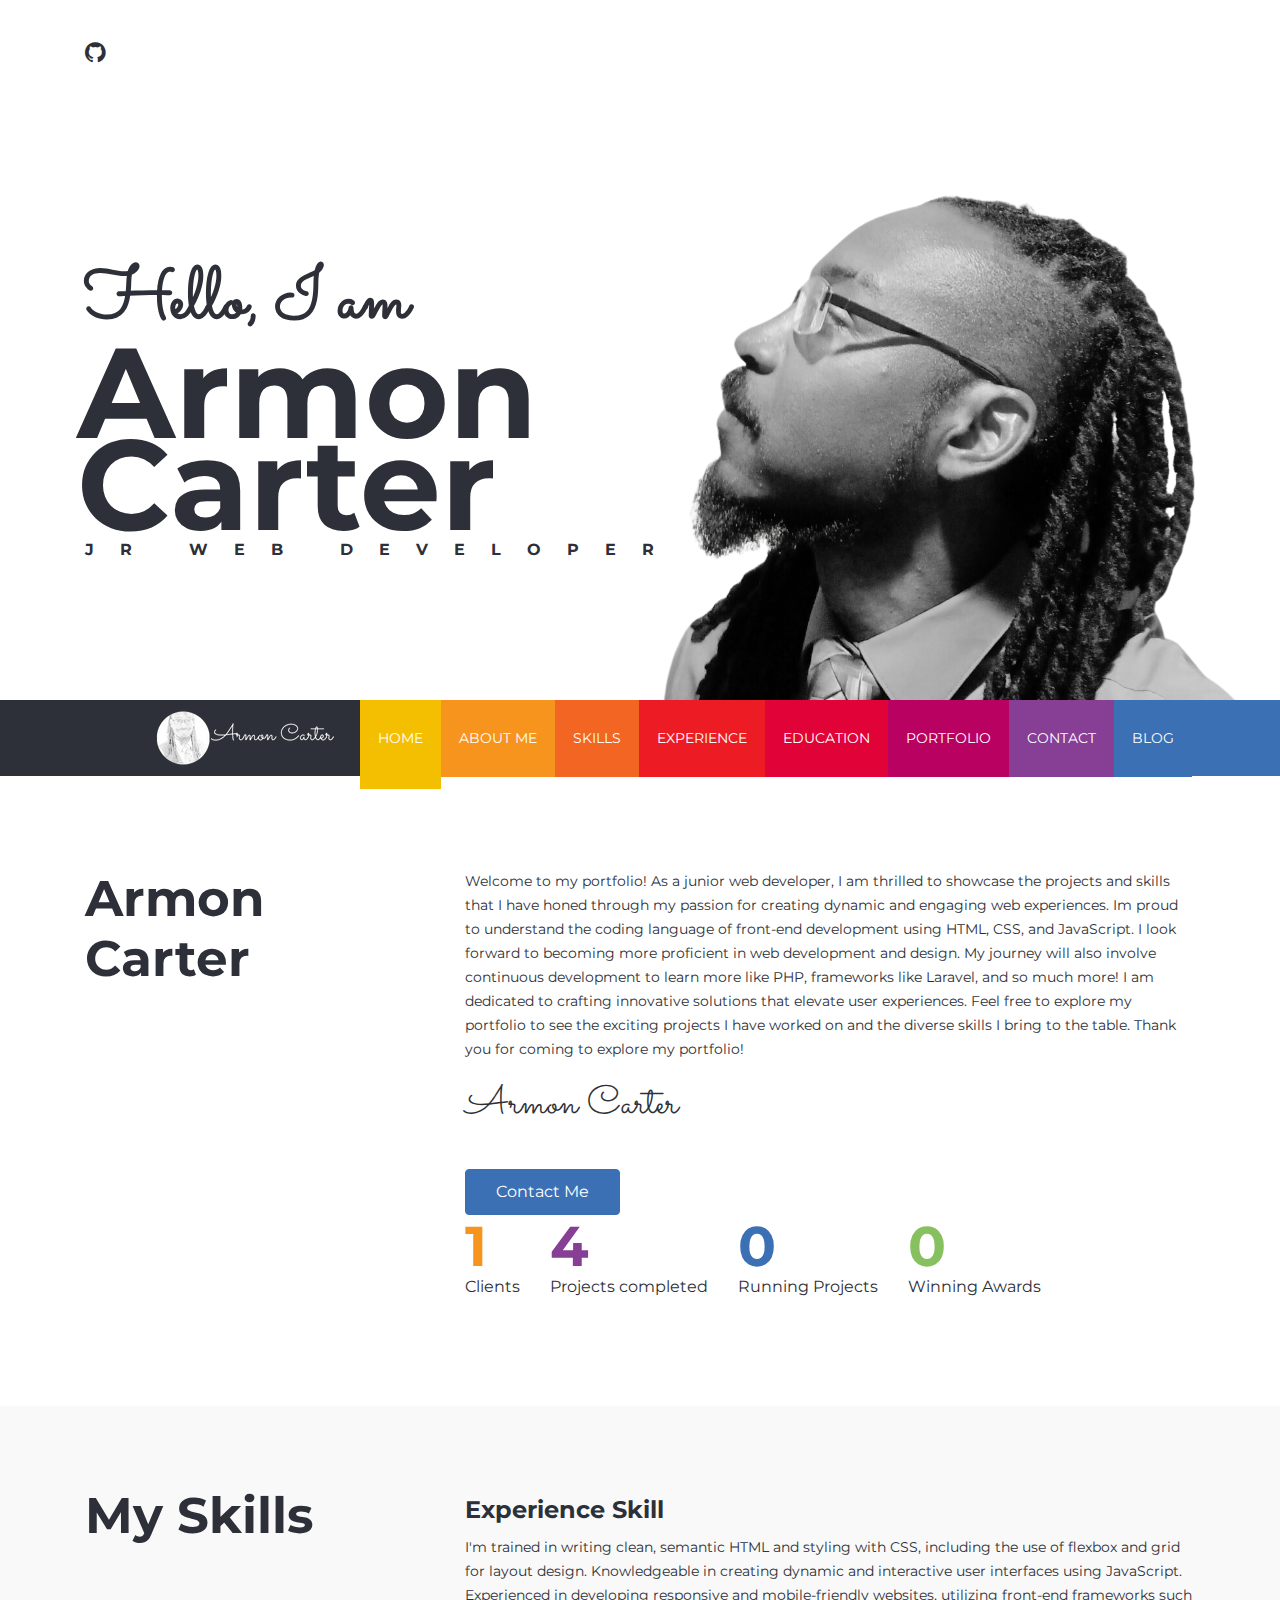
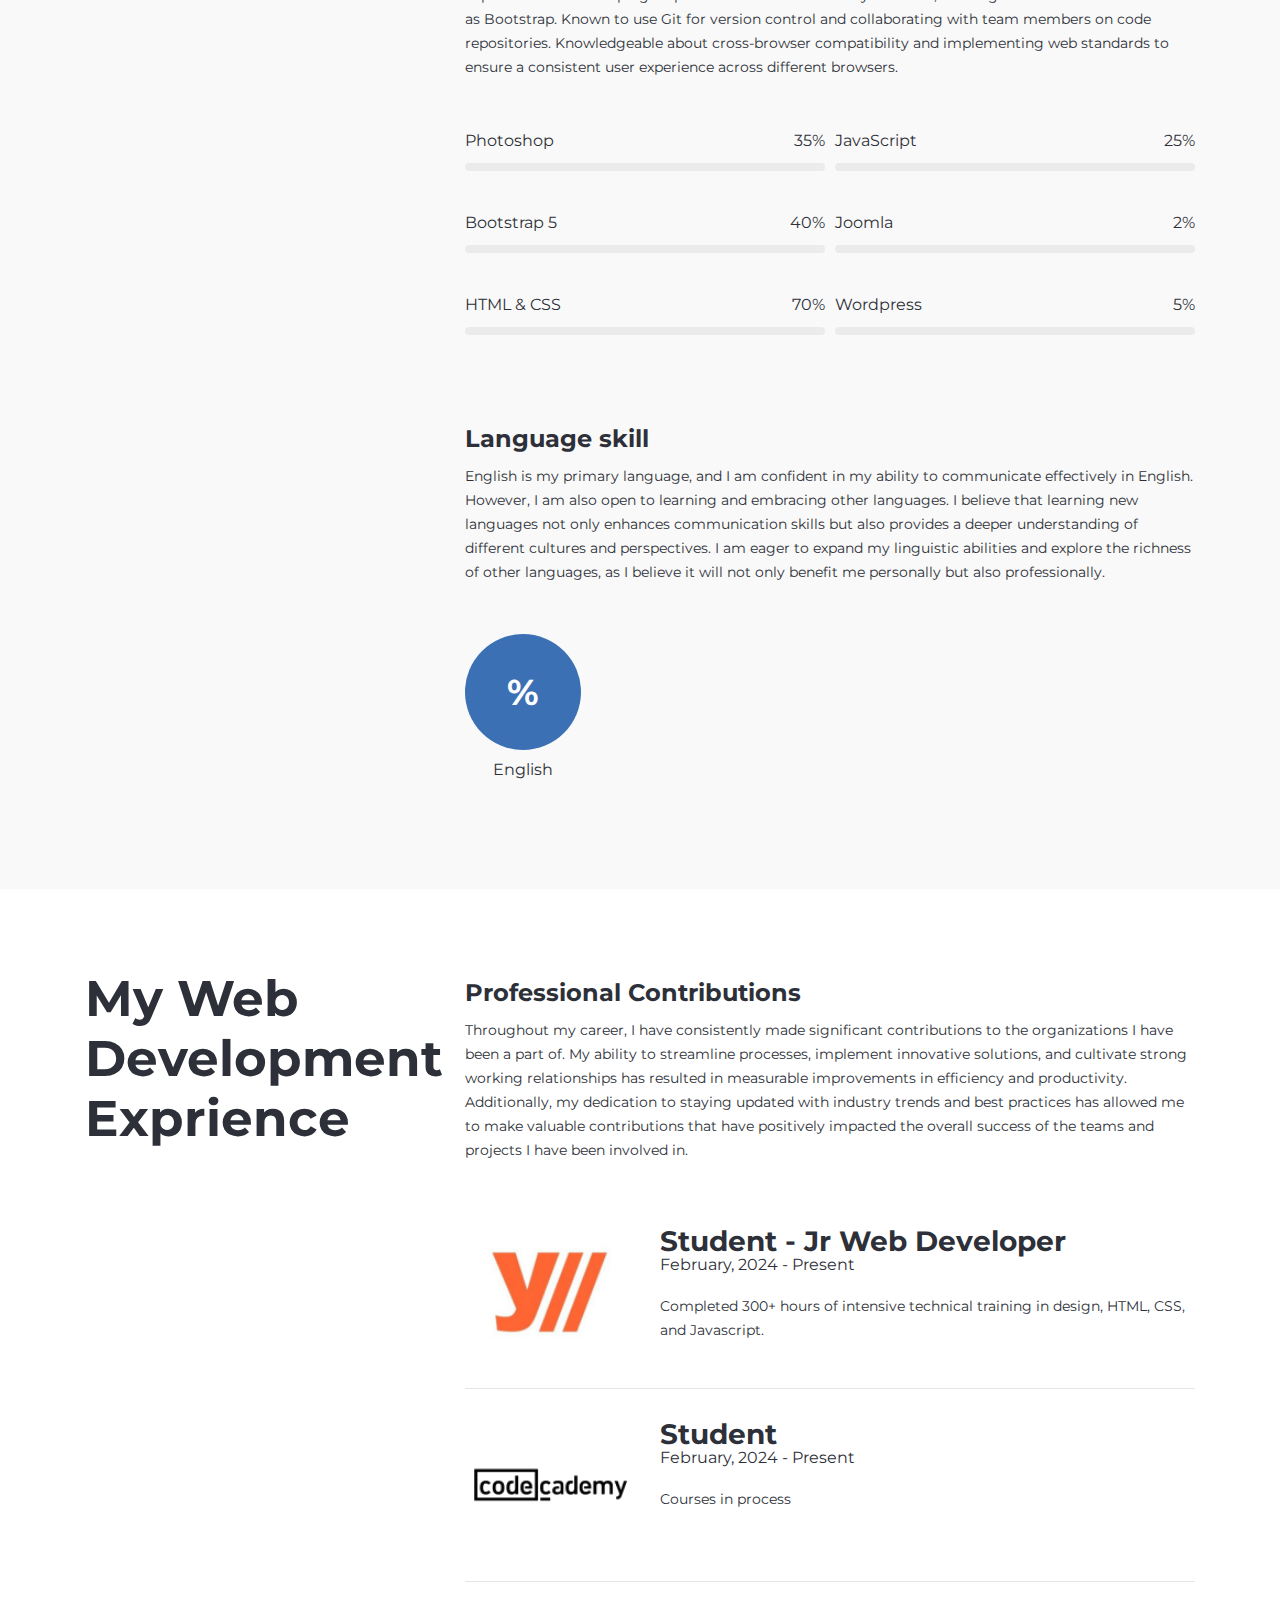
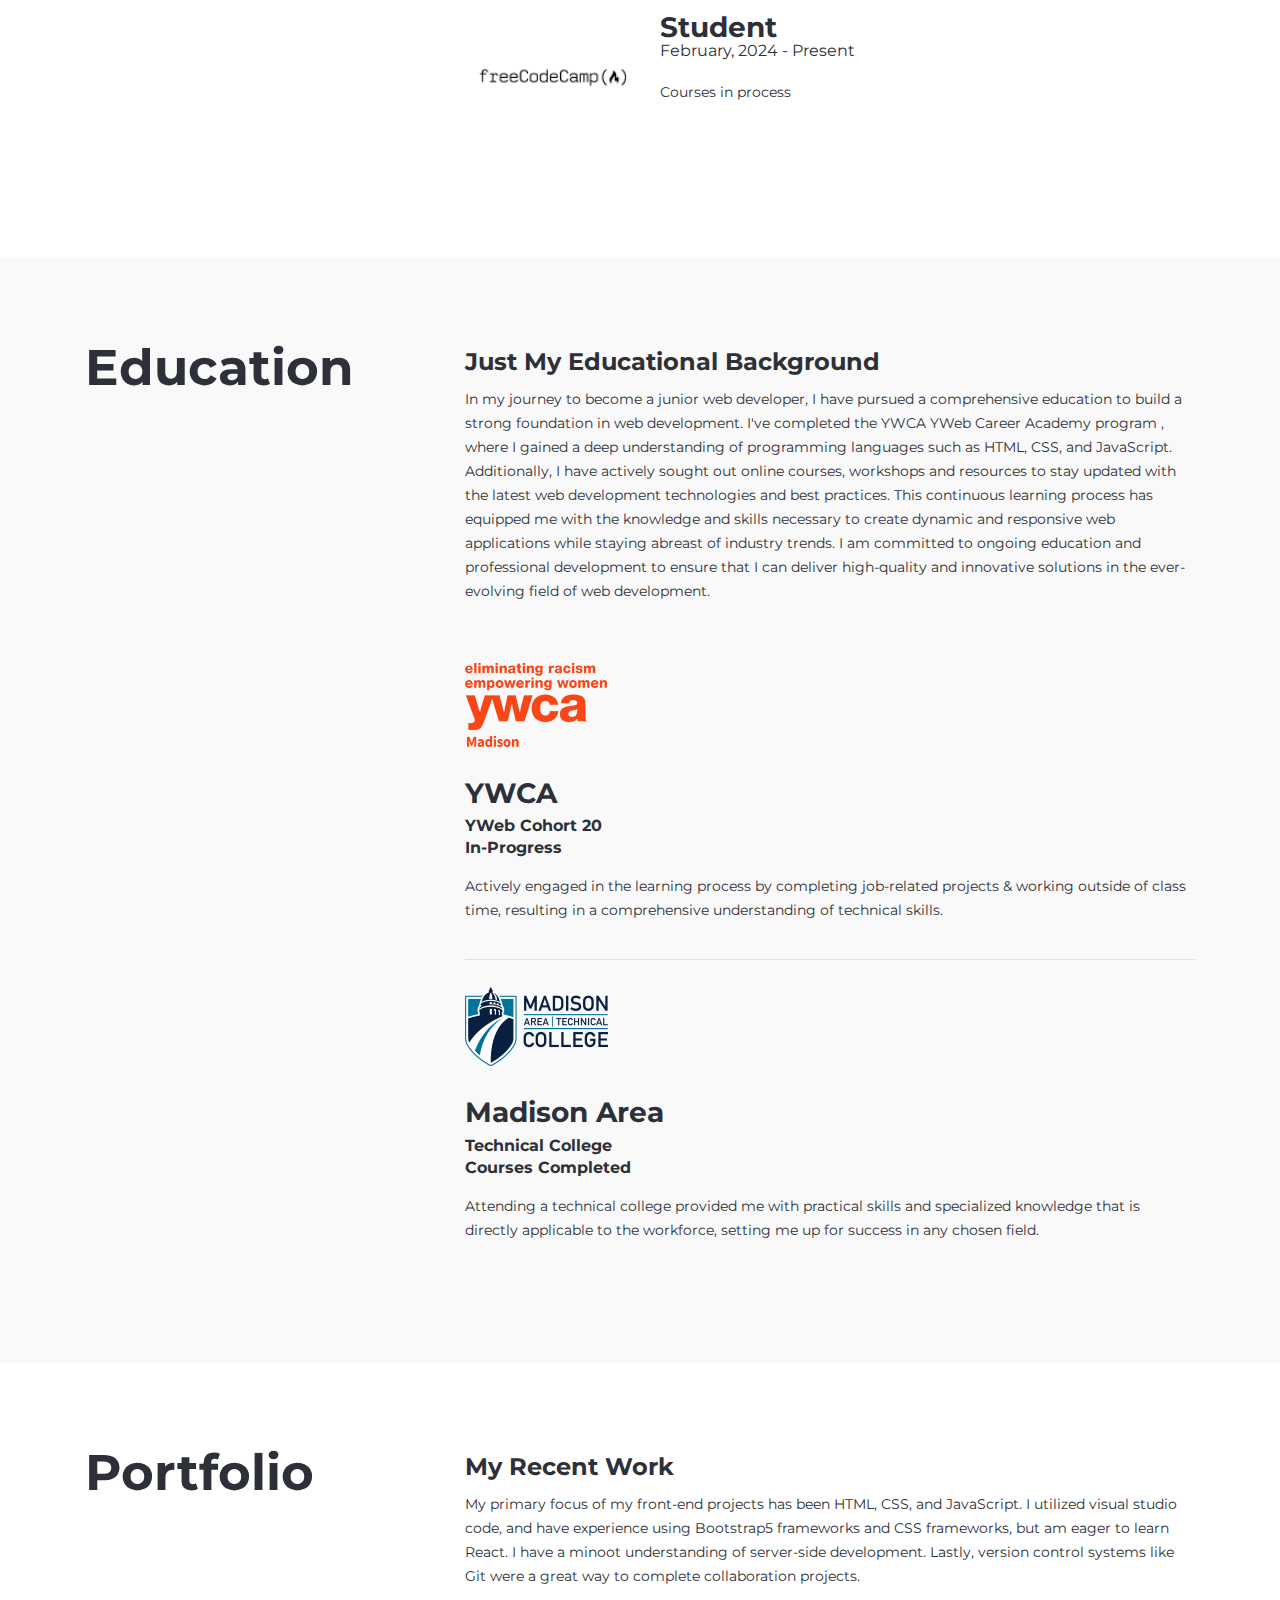
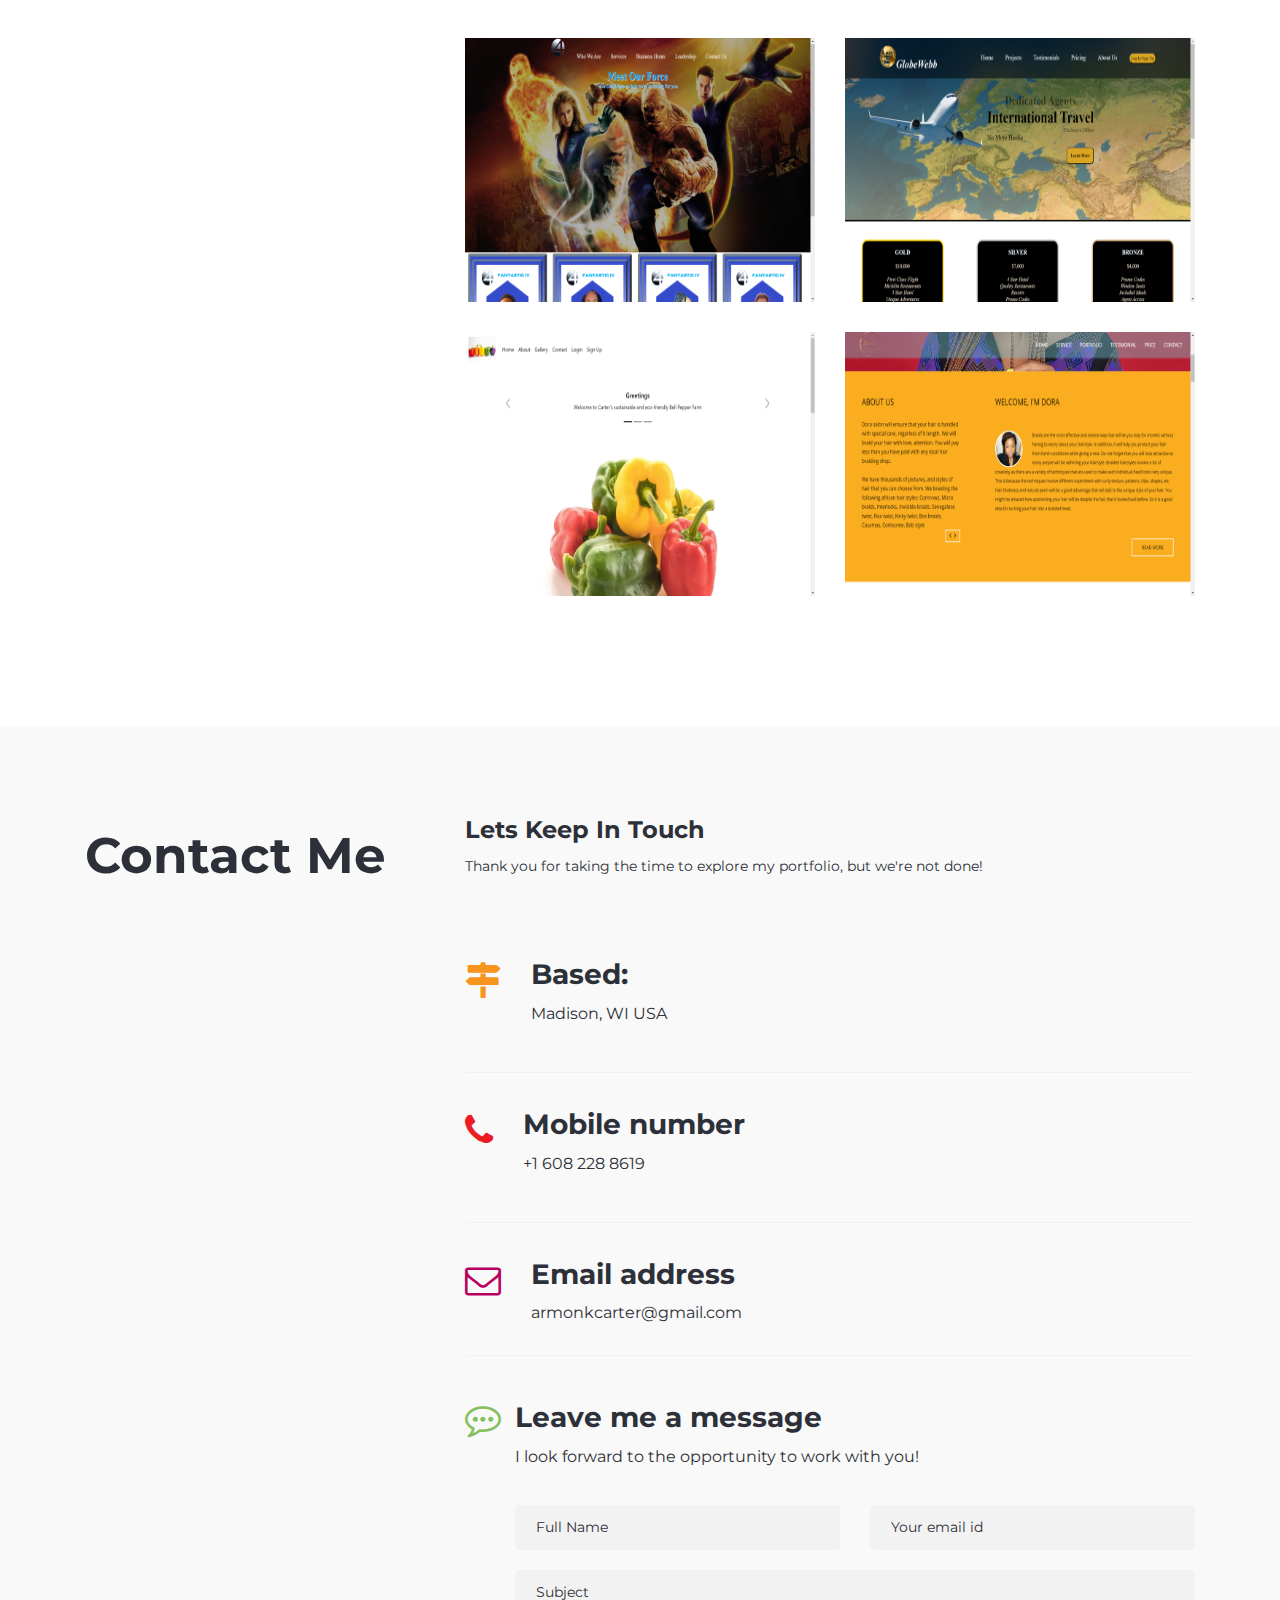
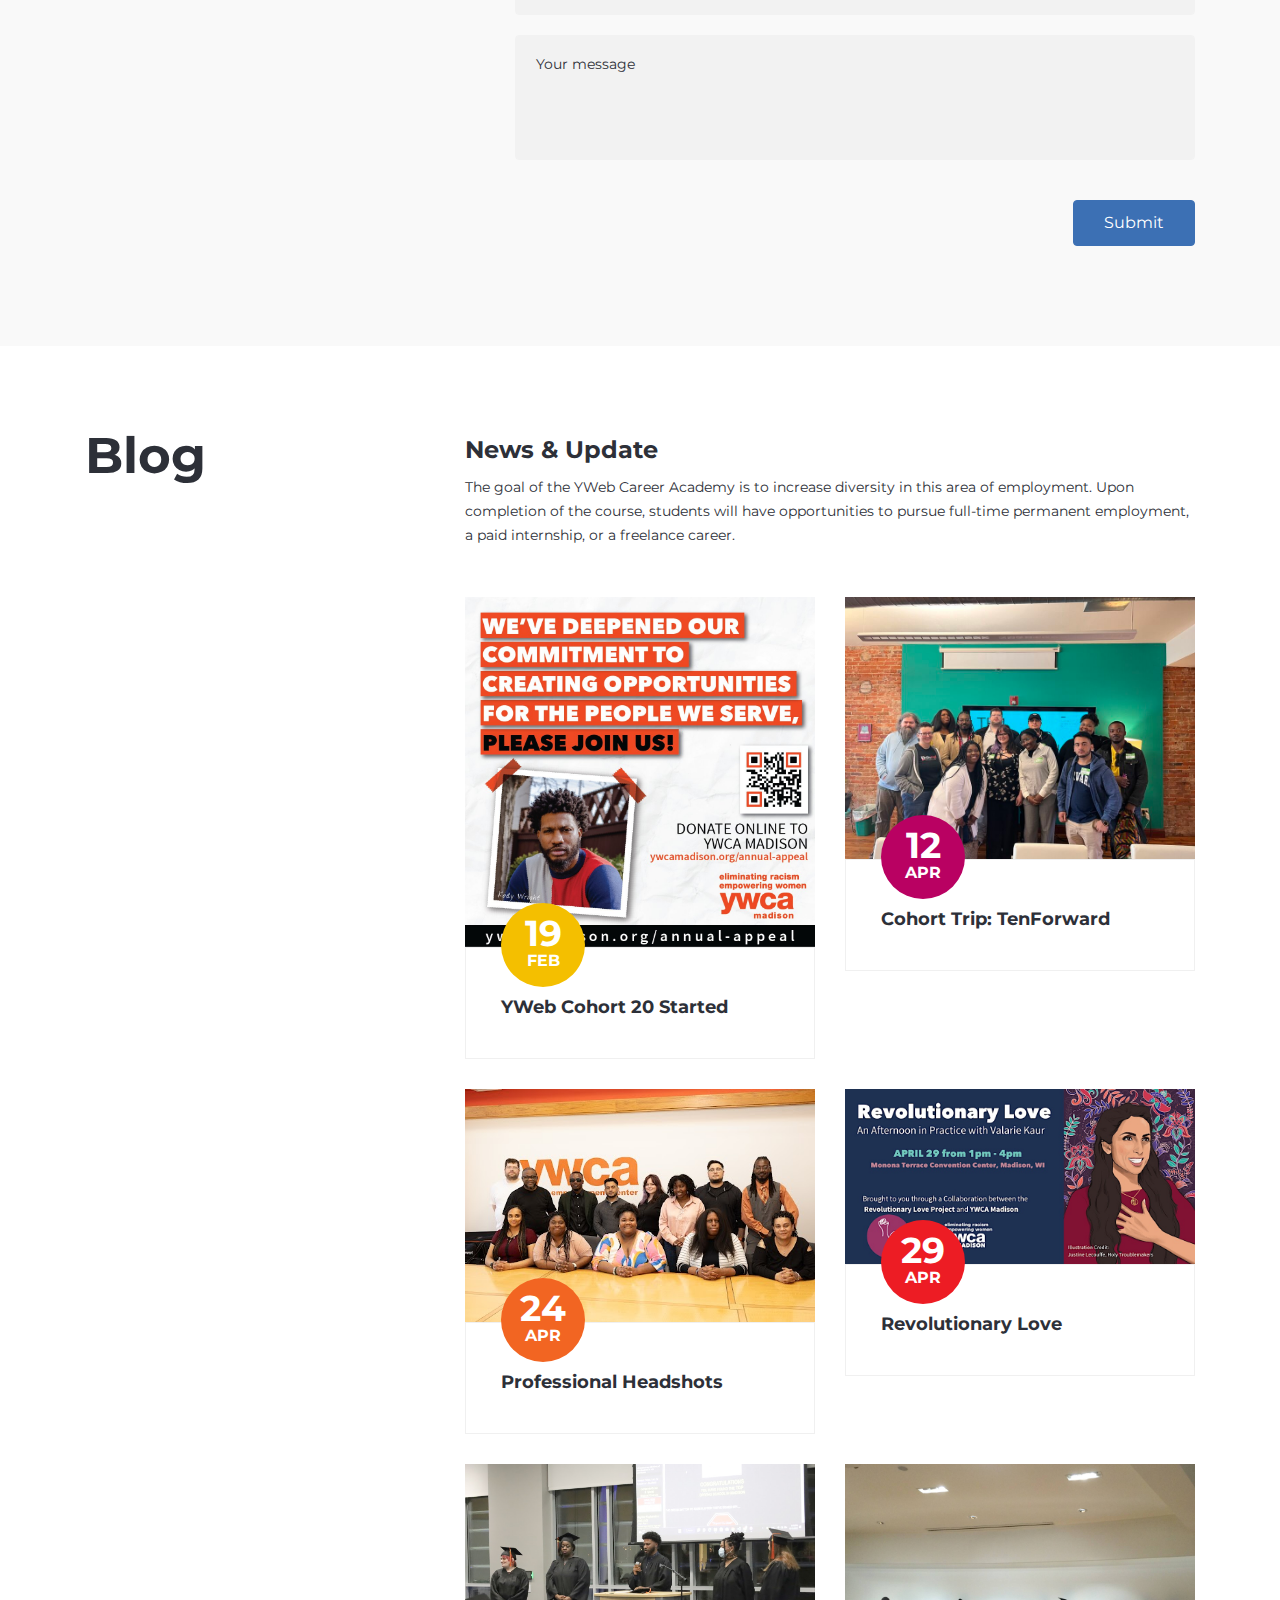
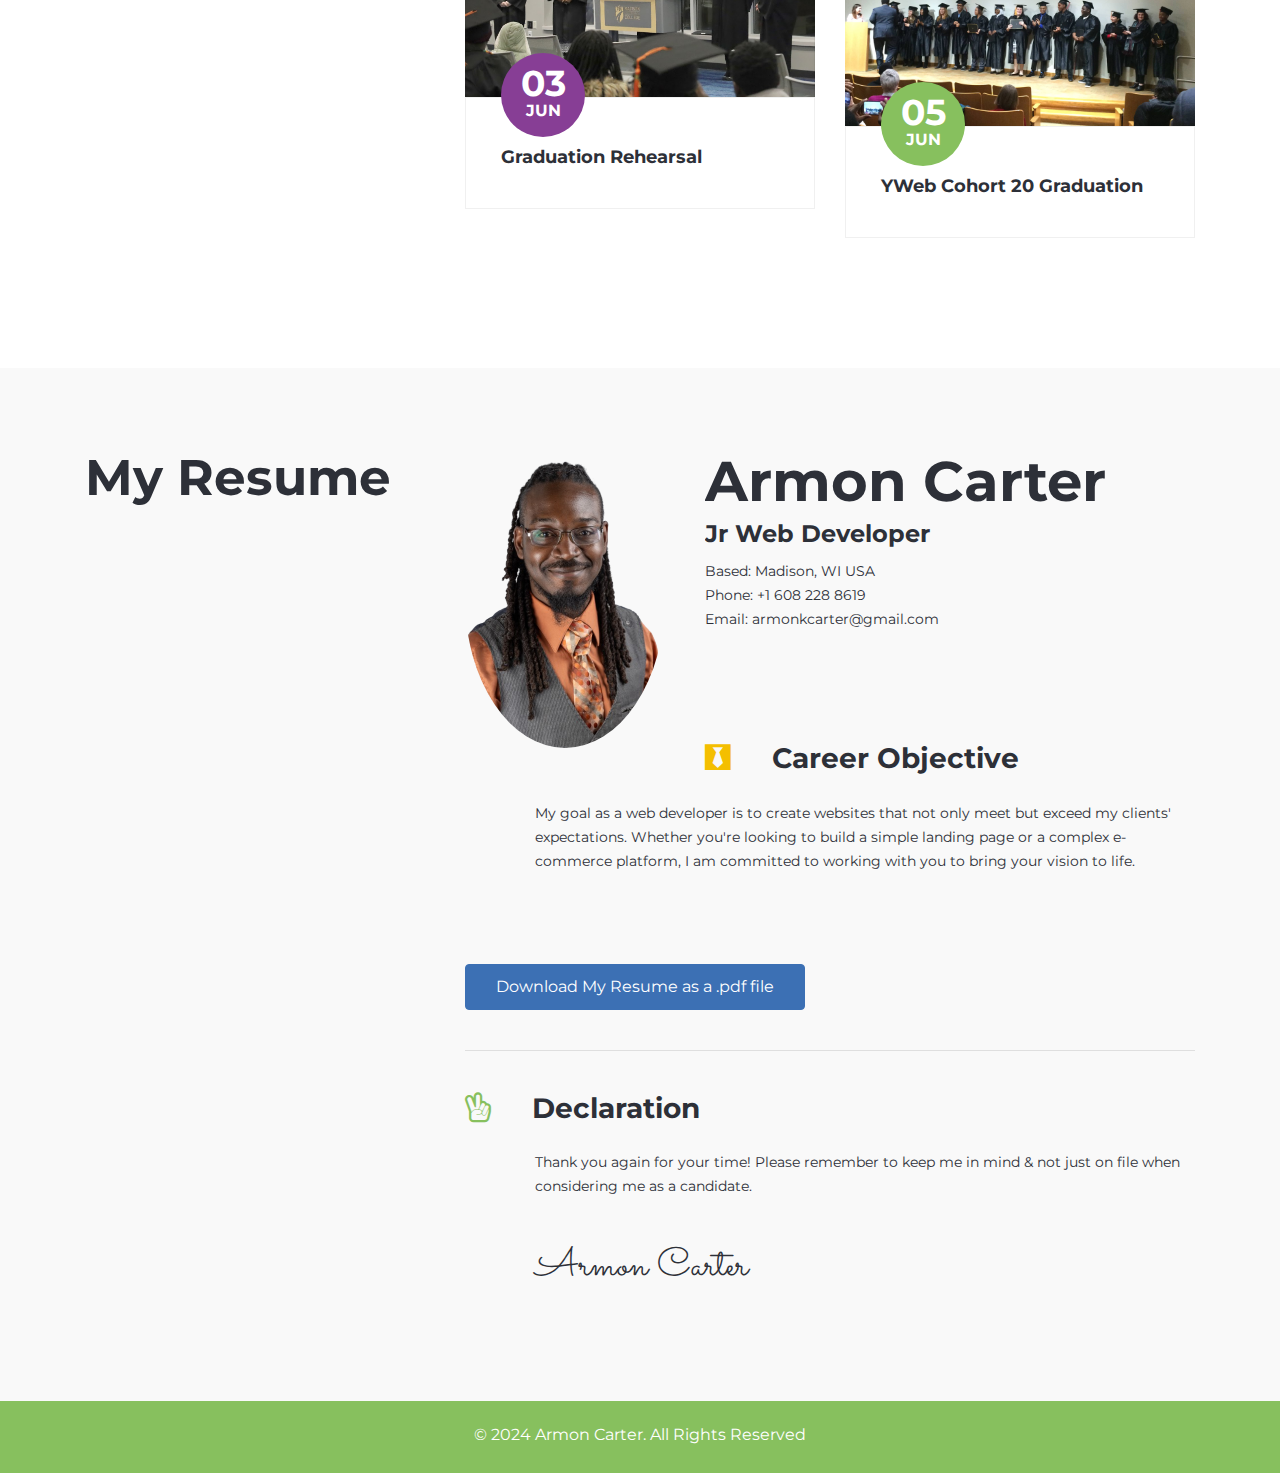
==== commit 189520da: "Update index.html" ====
--- a/index.html
+++ b/index.html
@@ -164,11 +164,7 @@
                   <h1>Armon Carter</h1>
                 </div>
               </div>
-              <address>
-                <p><span>Email:</span> armonkcarter@gmail.com</p>
-                <p><span>Phone:</span> (608)-228-8619</p>
-                <p><span>Based:</span> Madison, WI USA</p>
-              </address>
+              <div class="button"><a href="#contact" class="btn btn-primary">Contact Me</a></div>
               <ul class="achievement">
                 <li class="achievement-info">
                   <span class="counter">1</span>
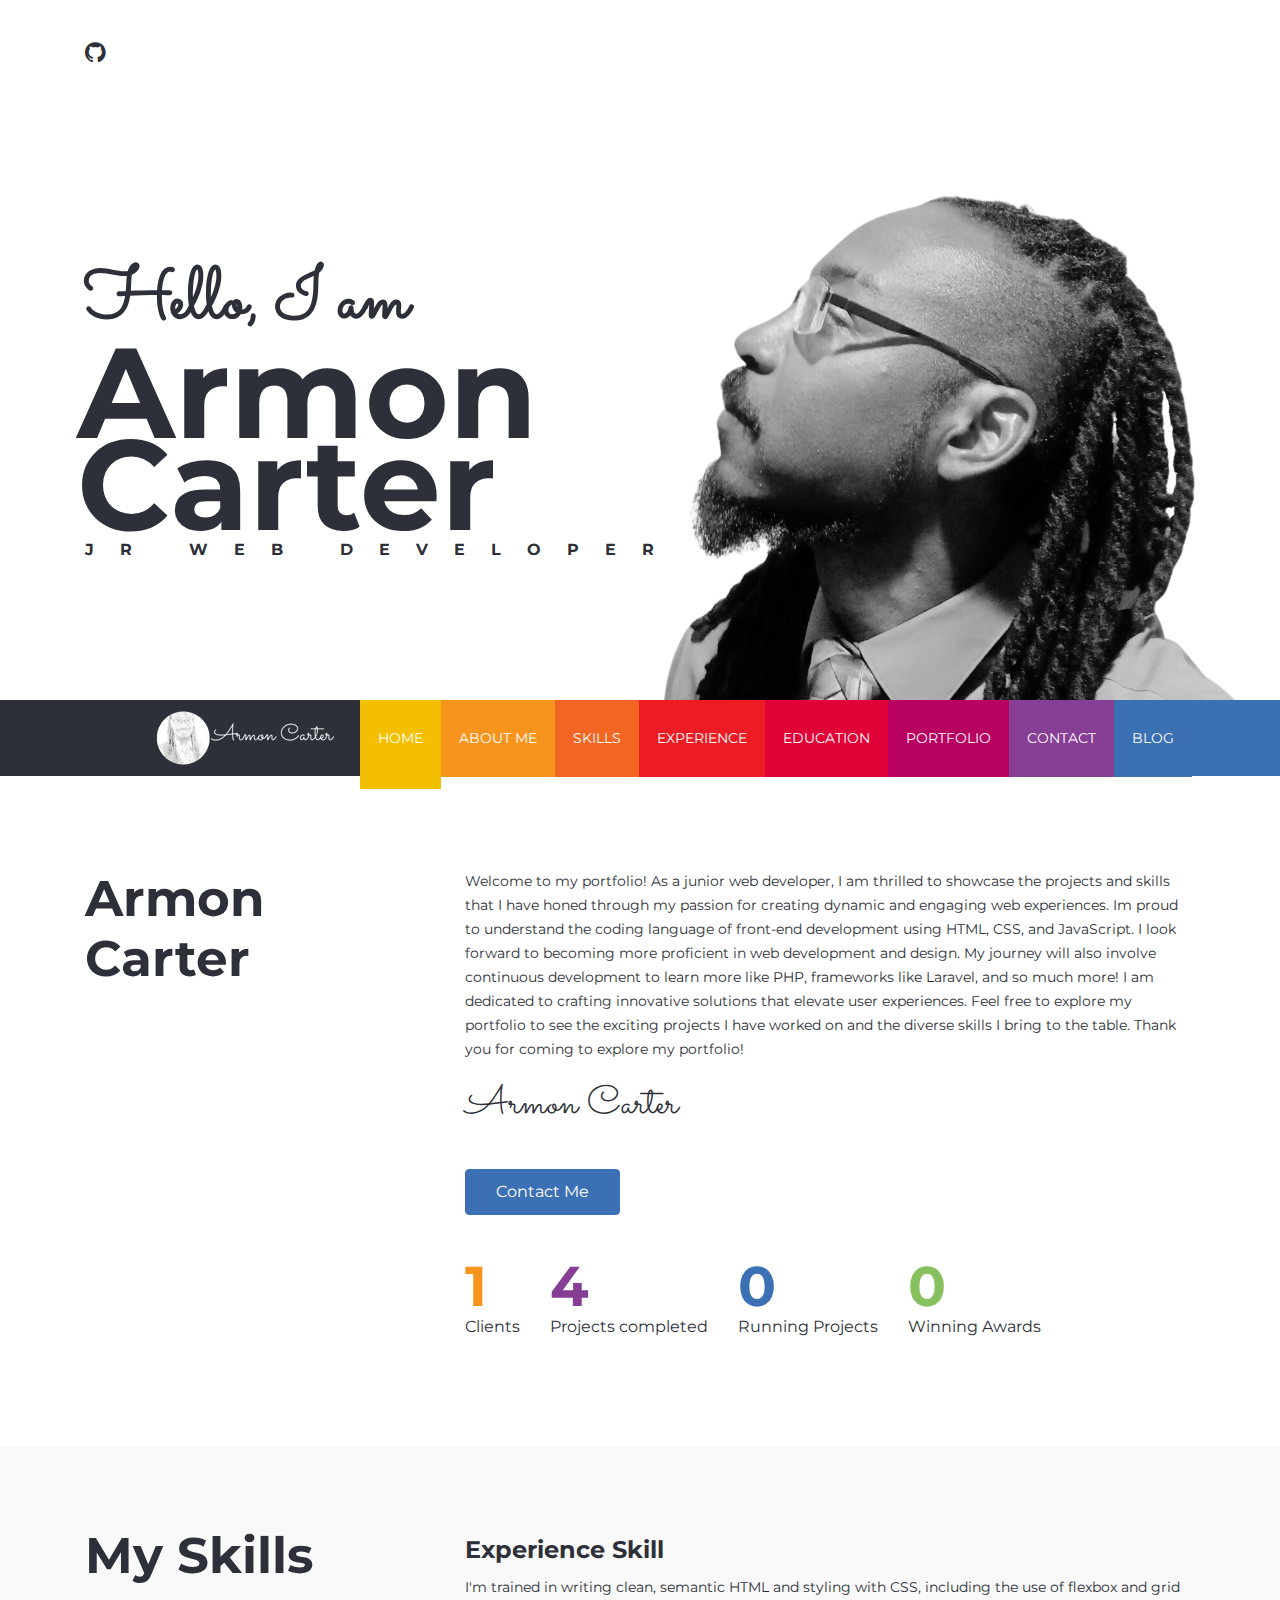
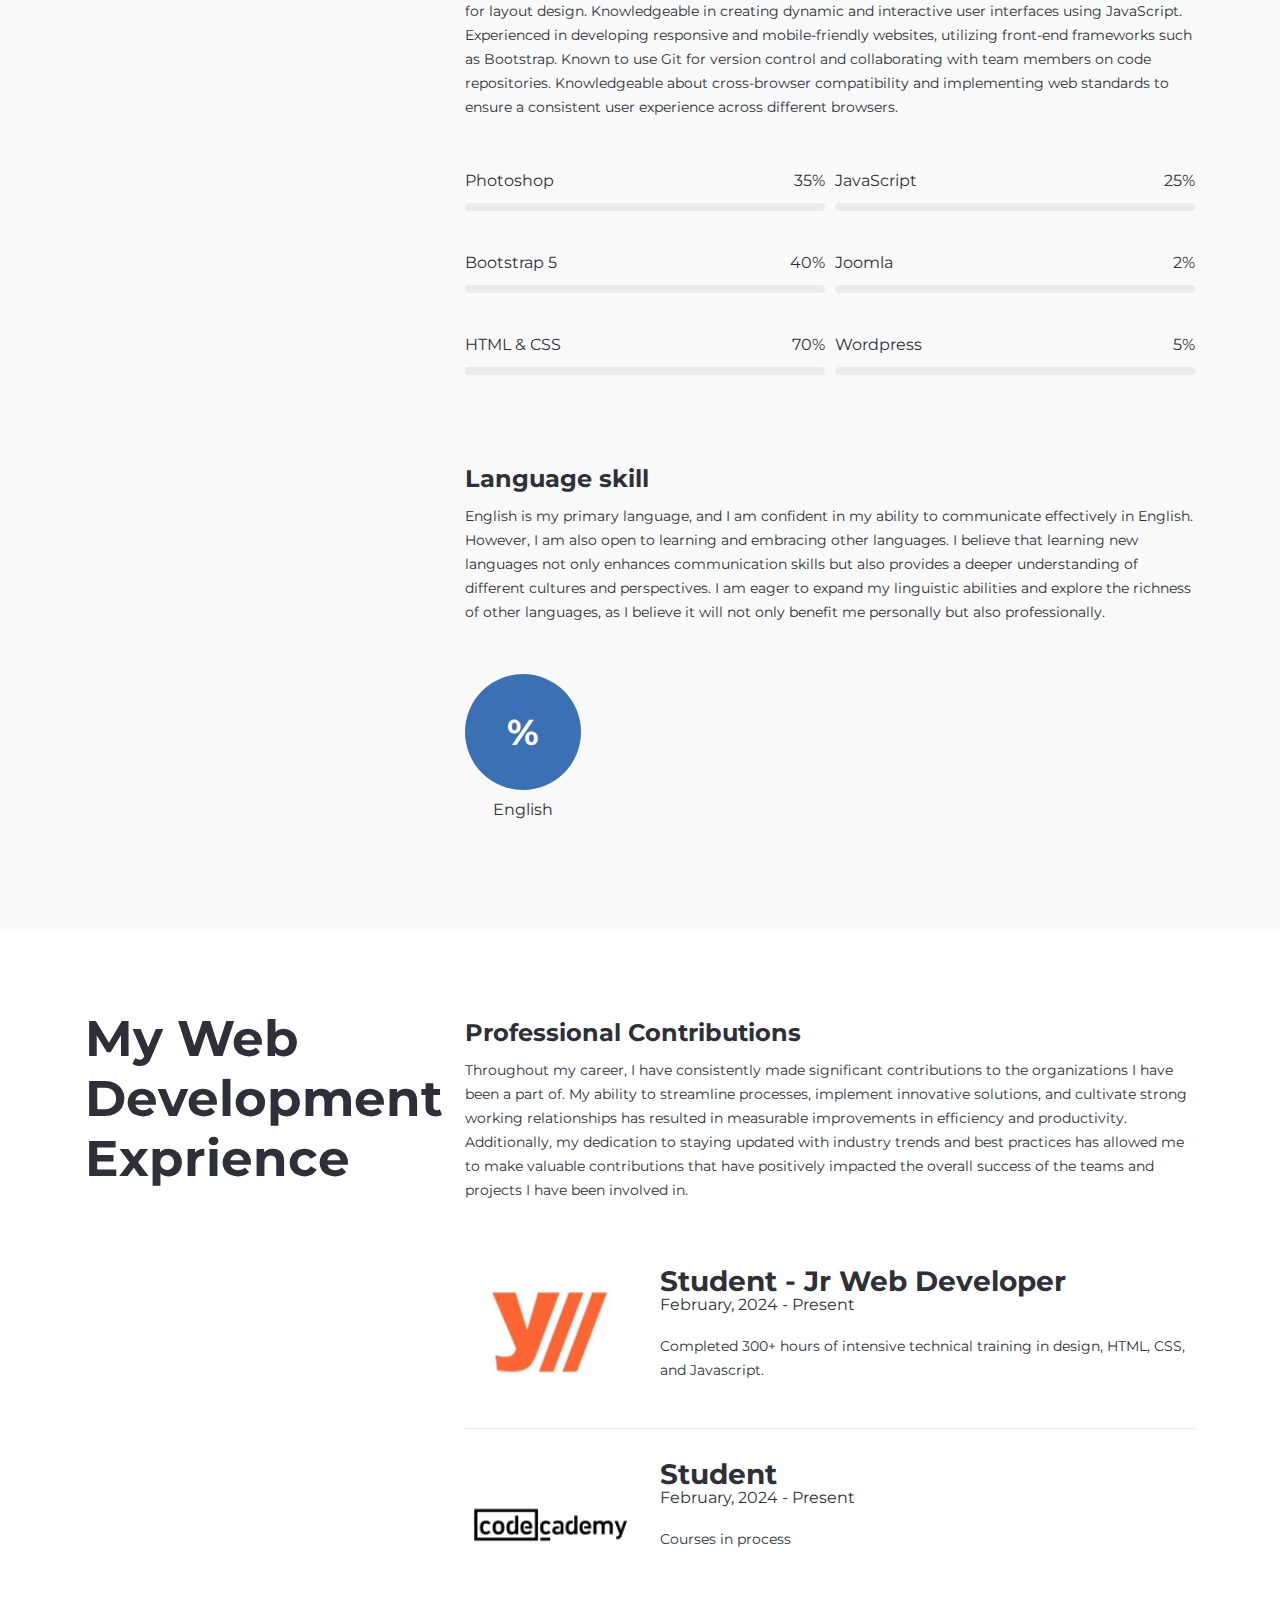
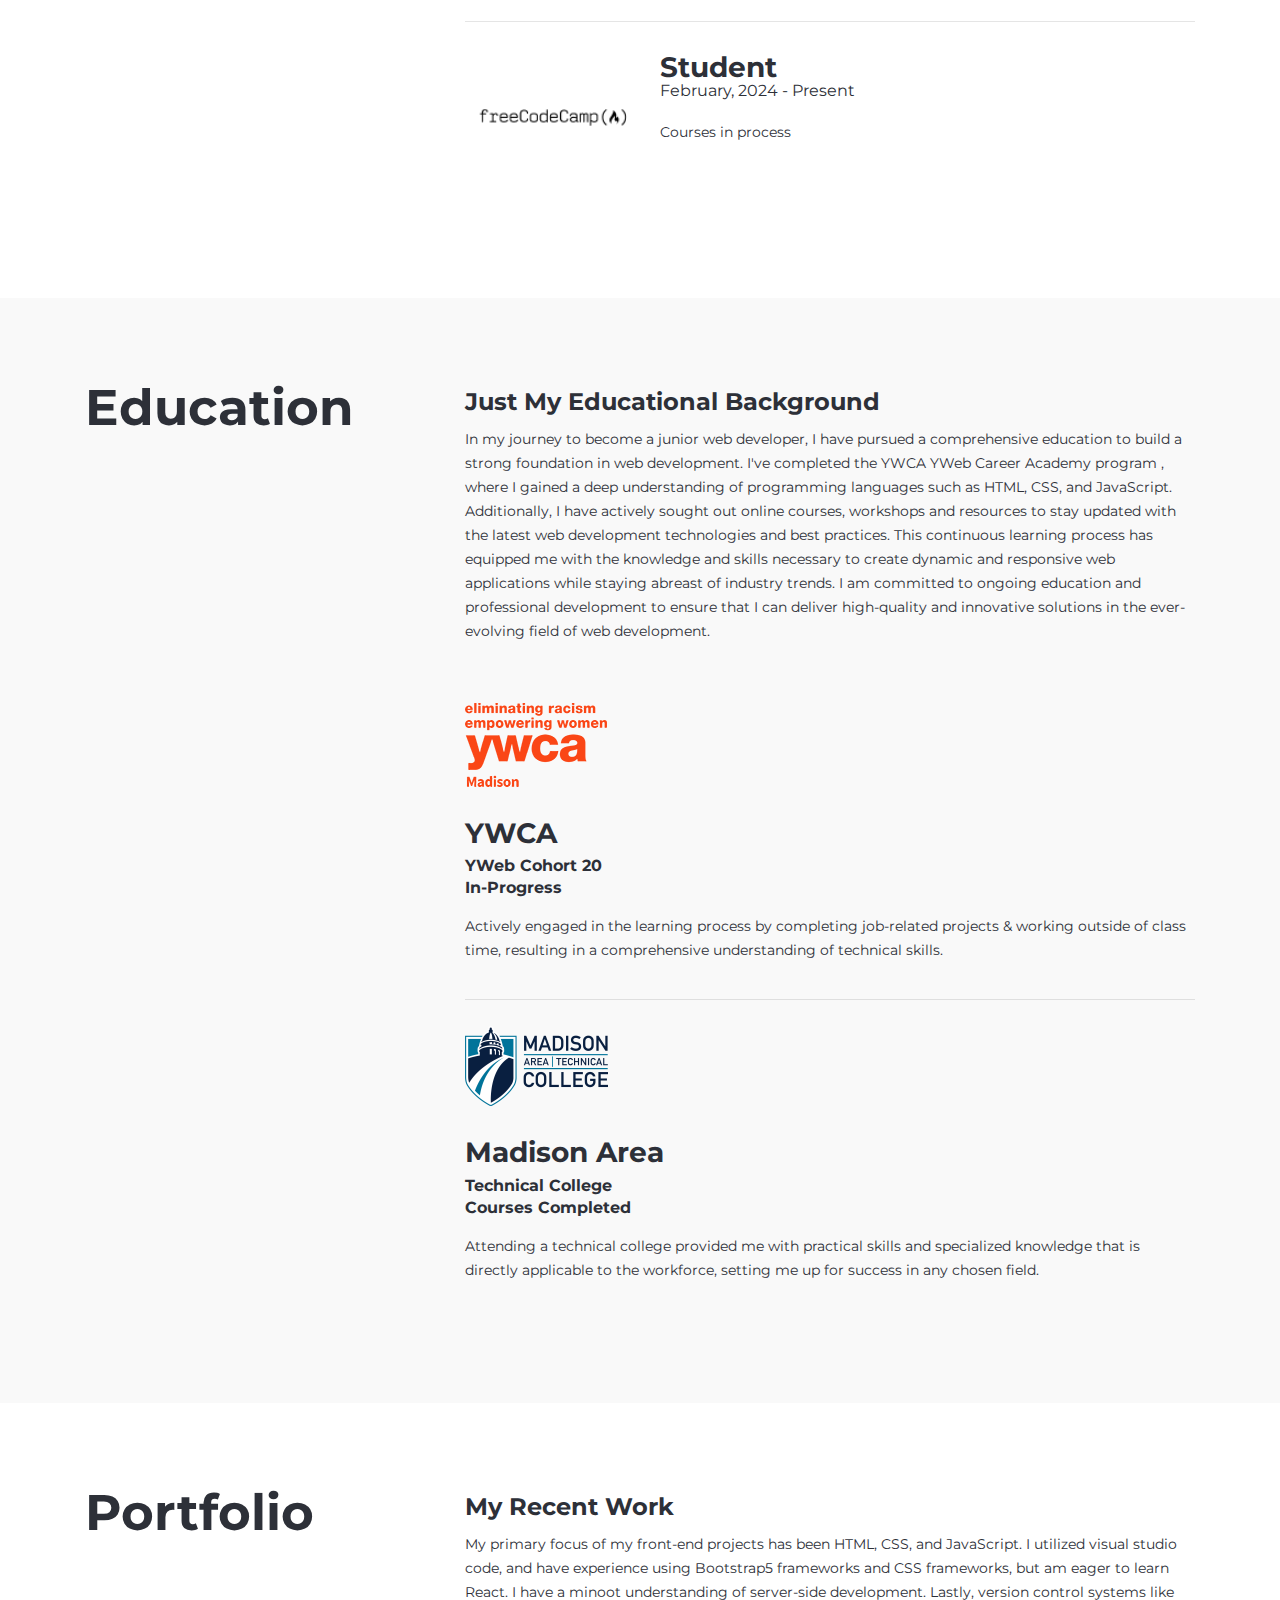
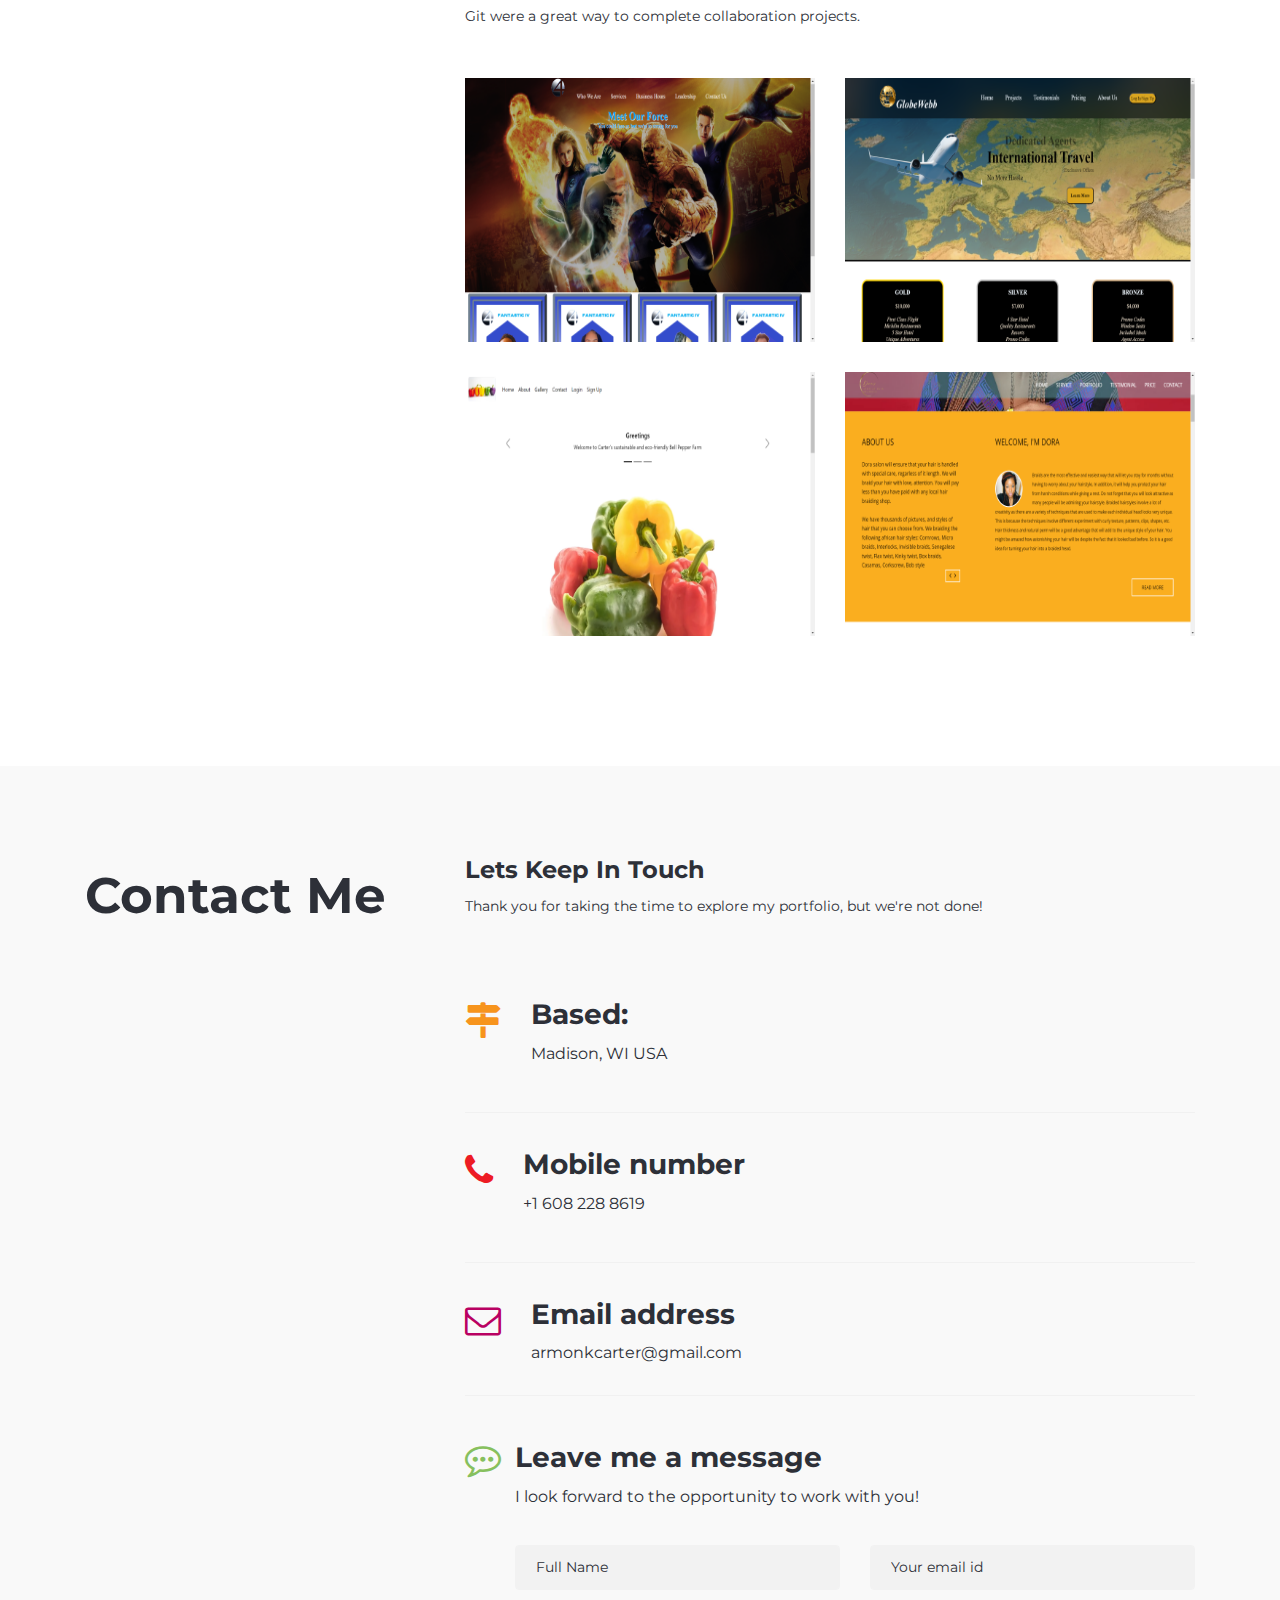
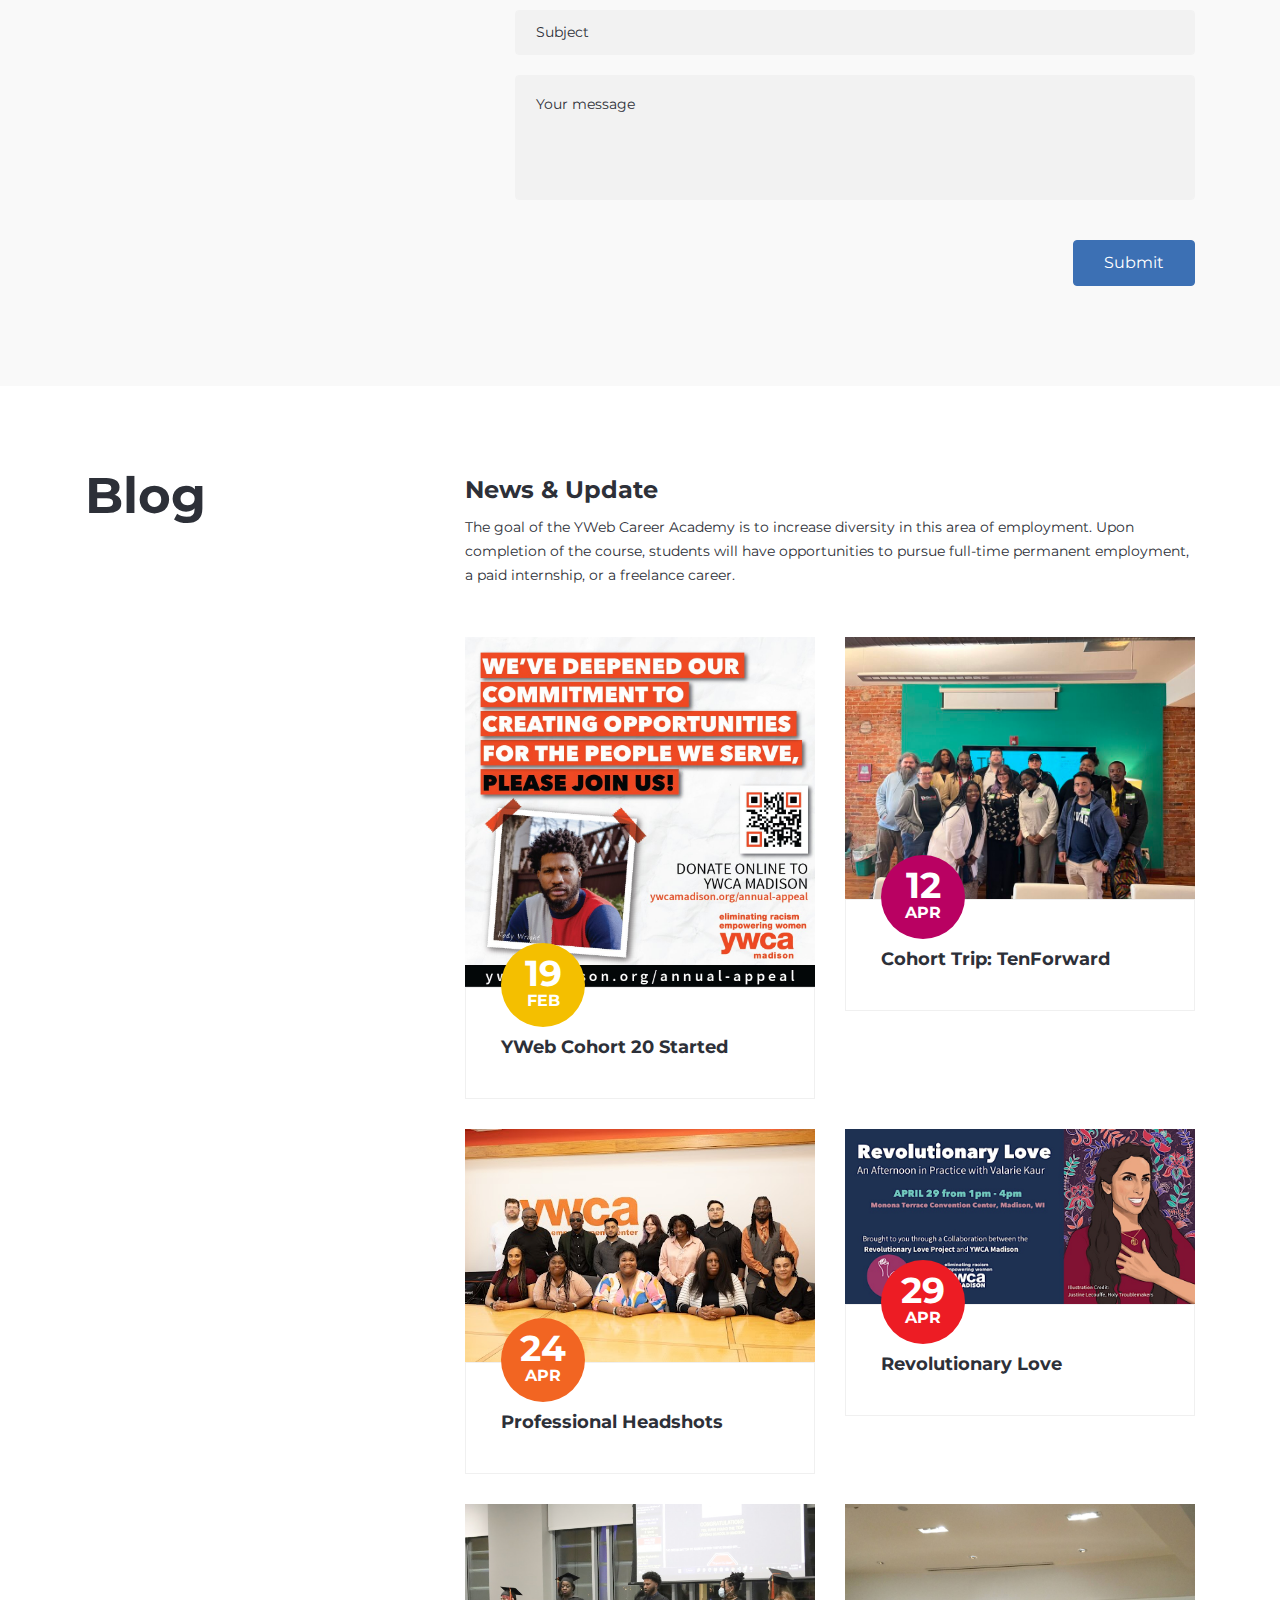
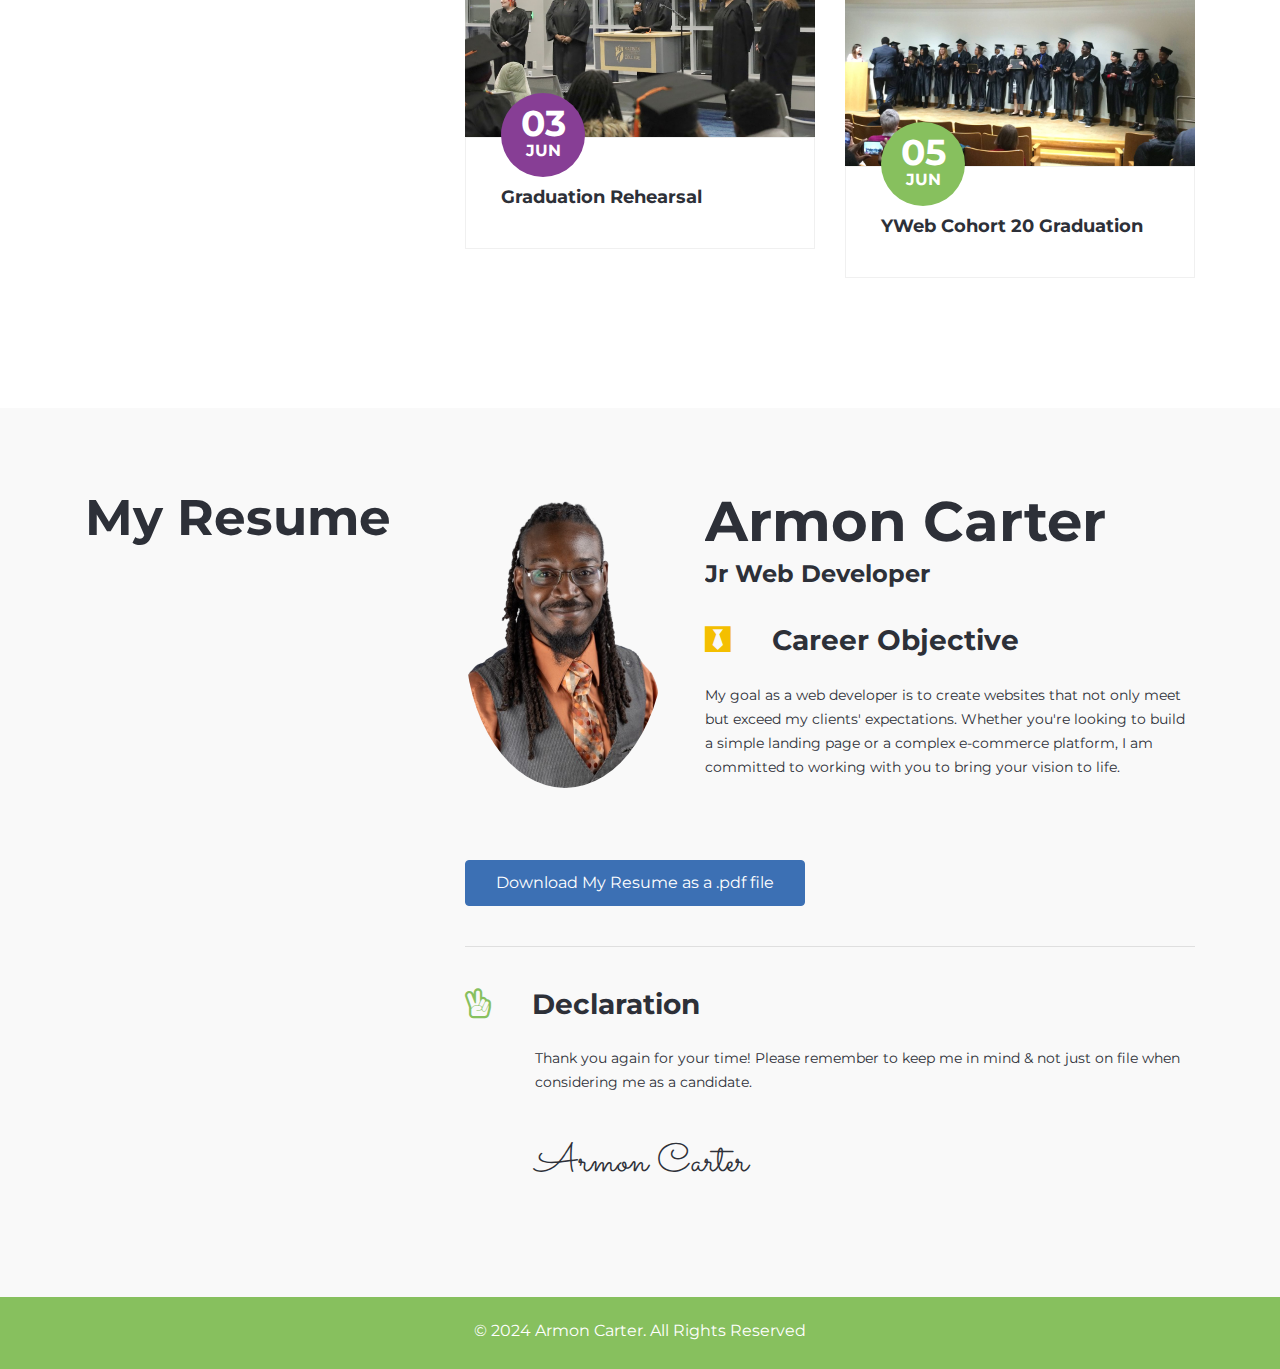
==== commit 8d09c640: "index.html" ====
--- a/index.html
+++ b/index.html
@@ -164,7 +164,9 @@
                   <h1>Armon Carter</h1>
                 </div>
               </div>
-              <div class="button"><a href="#contact" class="btn btn-primary">Contact Me</a></div>
+              <div class="button" style="padding-bottom: 40px">
+                <a href="#contact" class="btn btn-primary">Contact Me</a>
+              </div>
               <ul class="achievement">
                 <li class="achievement-info">
                   <span class="counter">1</span>
@@ -475,7 +477,6 @@
                     field.
                   </p>
                 </div>
-              
               </div>
             </div>
           </div>
@@ -740,11 +741,17 @@
                     </div>
                     <div class="post-content">
                       <div class="time">
-                        <a href="https://www.ywcamadison.org/yweb-career-academy">19 <span>feb</span></a>
+                        <a
+                          href="https://www.ywcamadison.org/yweb-career-academy"
+                          >19 <span>feb</span></a
+                        >
                       </div>
                       <div class="entry-title">
                         <h2>
-                          <a href="https://www.ywcamadison.org/yweb-career-academy">YWeb Cohort 20 Started </a>
+                          <a
+                            href="https://www.ywcamadison.org/yweb-career-academy"
+                            >YWeb Cohort 20 Started
+                          </a>
                         </h2>
                       </div>
                     </div>
@@ -762,11 +769,15 @@
                     </div>
                     <div class="post-content">
                       <div class="time time3">
-                        <a href="https://tenforward.consulting/">12 <span>apr</span></a>
+                        <a href="https://tenforward.consulting/"
+                          >12 <span>apr</span></a
+                        >
                       </div>
                       <div class="entry-title">
                         <h2>
-                          <a href="https://tenforward.consulting/">Cohort Trip: TenForward </a>
+                          <a href="https://tenforward.consulting/"
+                            >Cohort Trip: TenForward
+                          </a>
                         </h2>
                       </div>
                     </div>
@@ -806,11 +817,15 @@
                     </div>
                     <div class="post-content">
                       <div class="time time2">
-                        <a href="https://www.facebook.com/revloveproject/">29 <span>apr</span></a>
+                        <a href="https://www.facebook.com/revloveproject/"
+                          >29 <span>apr</span></a
+                        >
                       </div>
                       <div class="entry-title">
                         <h2>
-                          <a href="https://www.facebook.com/revloveproject/">Revolutionary Love </a>
+                          <a href="https://www.facebook.com/revloveproject/"
+                            >Revolutionary Love
+                          </a>
                         </h2>
                       </div>
                     </div>
@@ -890,17 +905,8 @@
                 <div class="profile-info">
                   <h1>Armon Carter</h1>
                   <h4>Jr Web Developer</h4>
-                  <address>
-                    <p>
-                      Based: Madison, WI USA
-                      <br />
-                      Phone: +1 608 228 8619 <br />
-                      <a href="#">Email: armonkcarter@gmail.com</a>
-                    </p>
-                  </address>
                 </div>
                 <!-- profile info -->
-
                 <div class="career-objective">
                   <div class="title">
                     <div class="icons">
--- a/css/main.css
+++ b/css/main.css
@@ -1228,7 +1228,7 @@
 }
 
 .profile-section .profile-info {
-    margin-bottom: 70px;
+   
     overflow: hidden;
 }
 
@@ -1265,9 +1265,6 @@
     display: inline-block;
 }
 
-.career-objective {
-    padding-bottom: 10px;
-}
 
 .sub-content {
     padding-left: 70px;
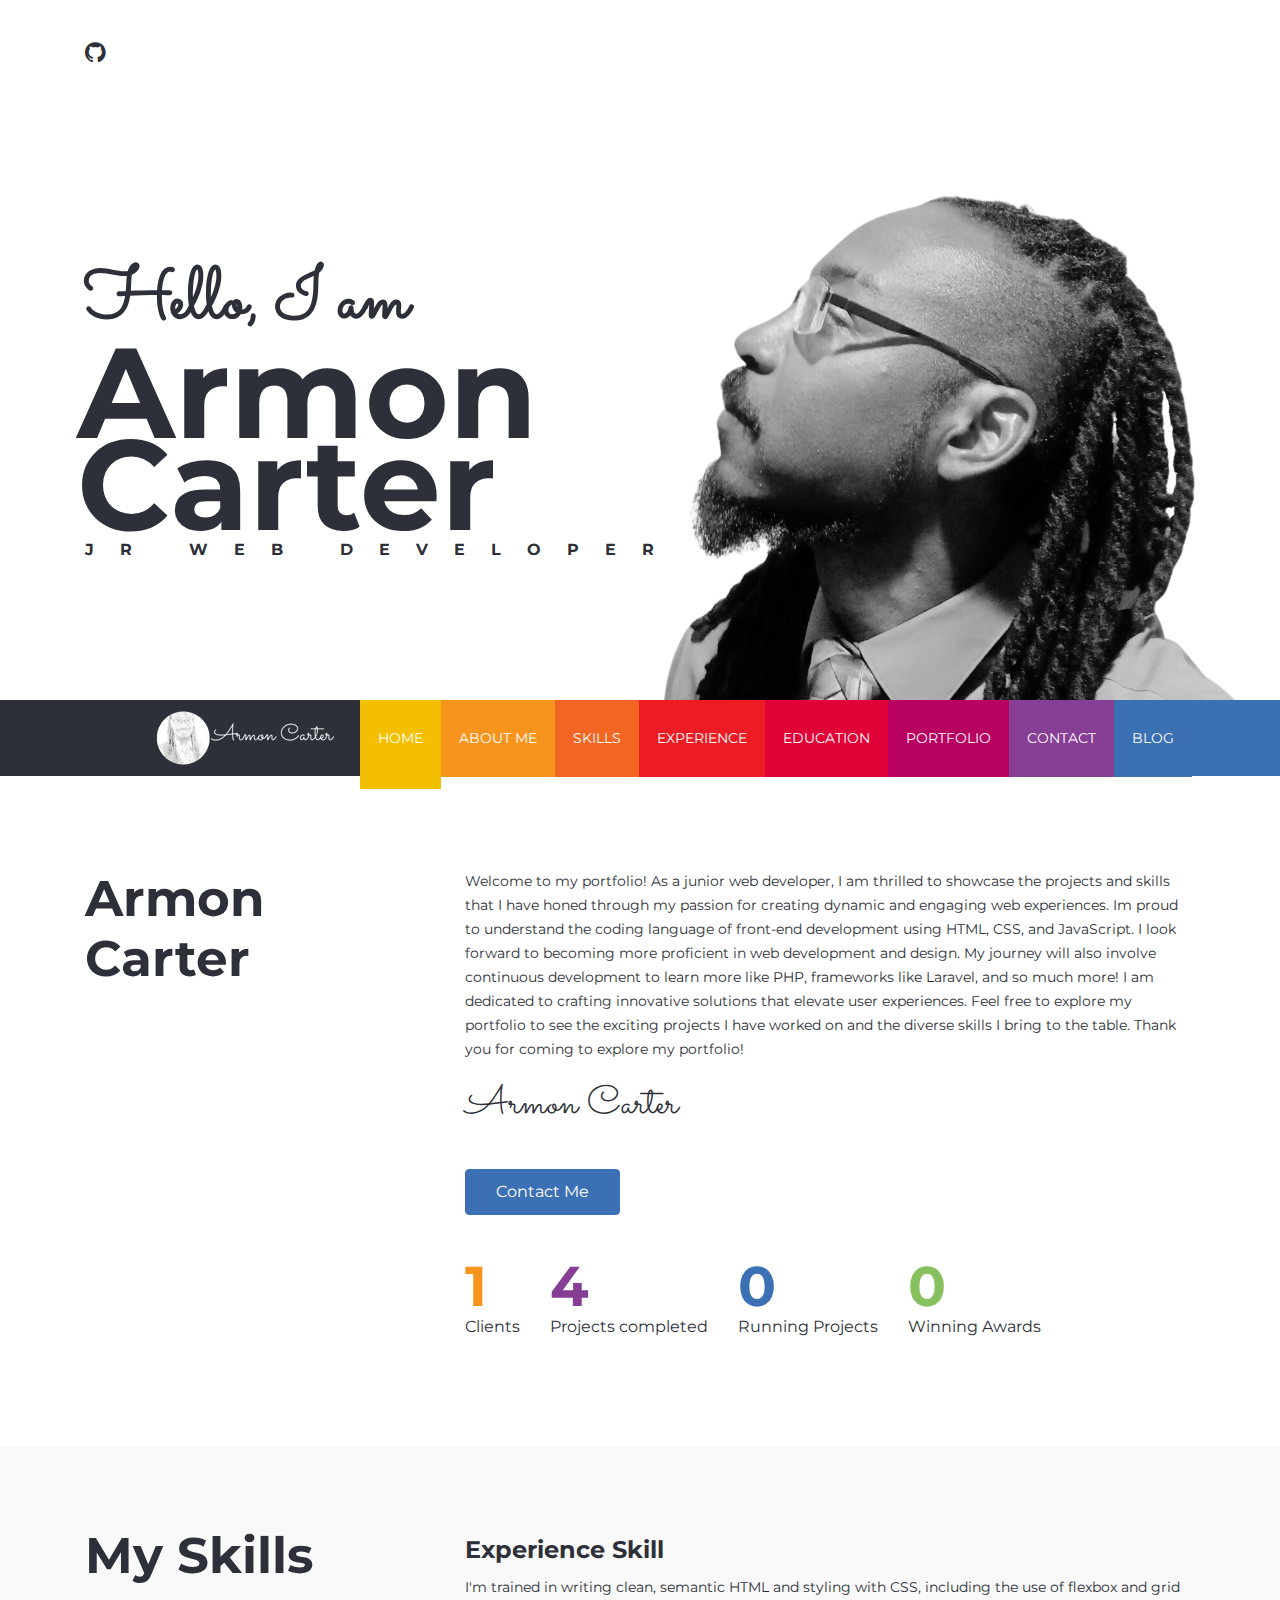
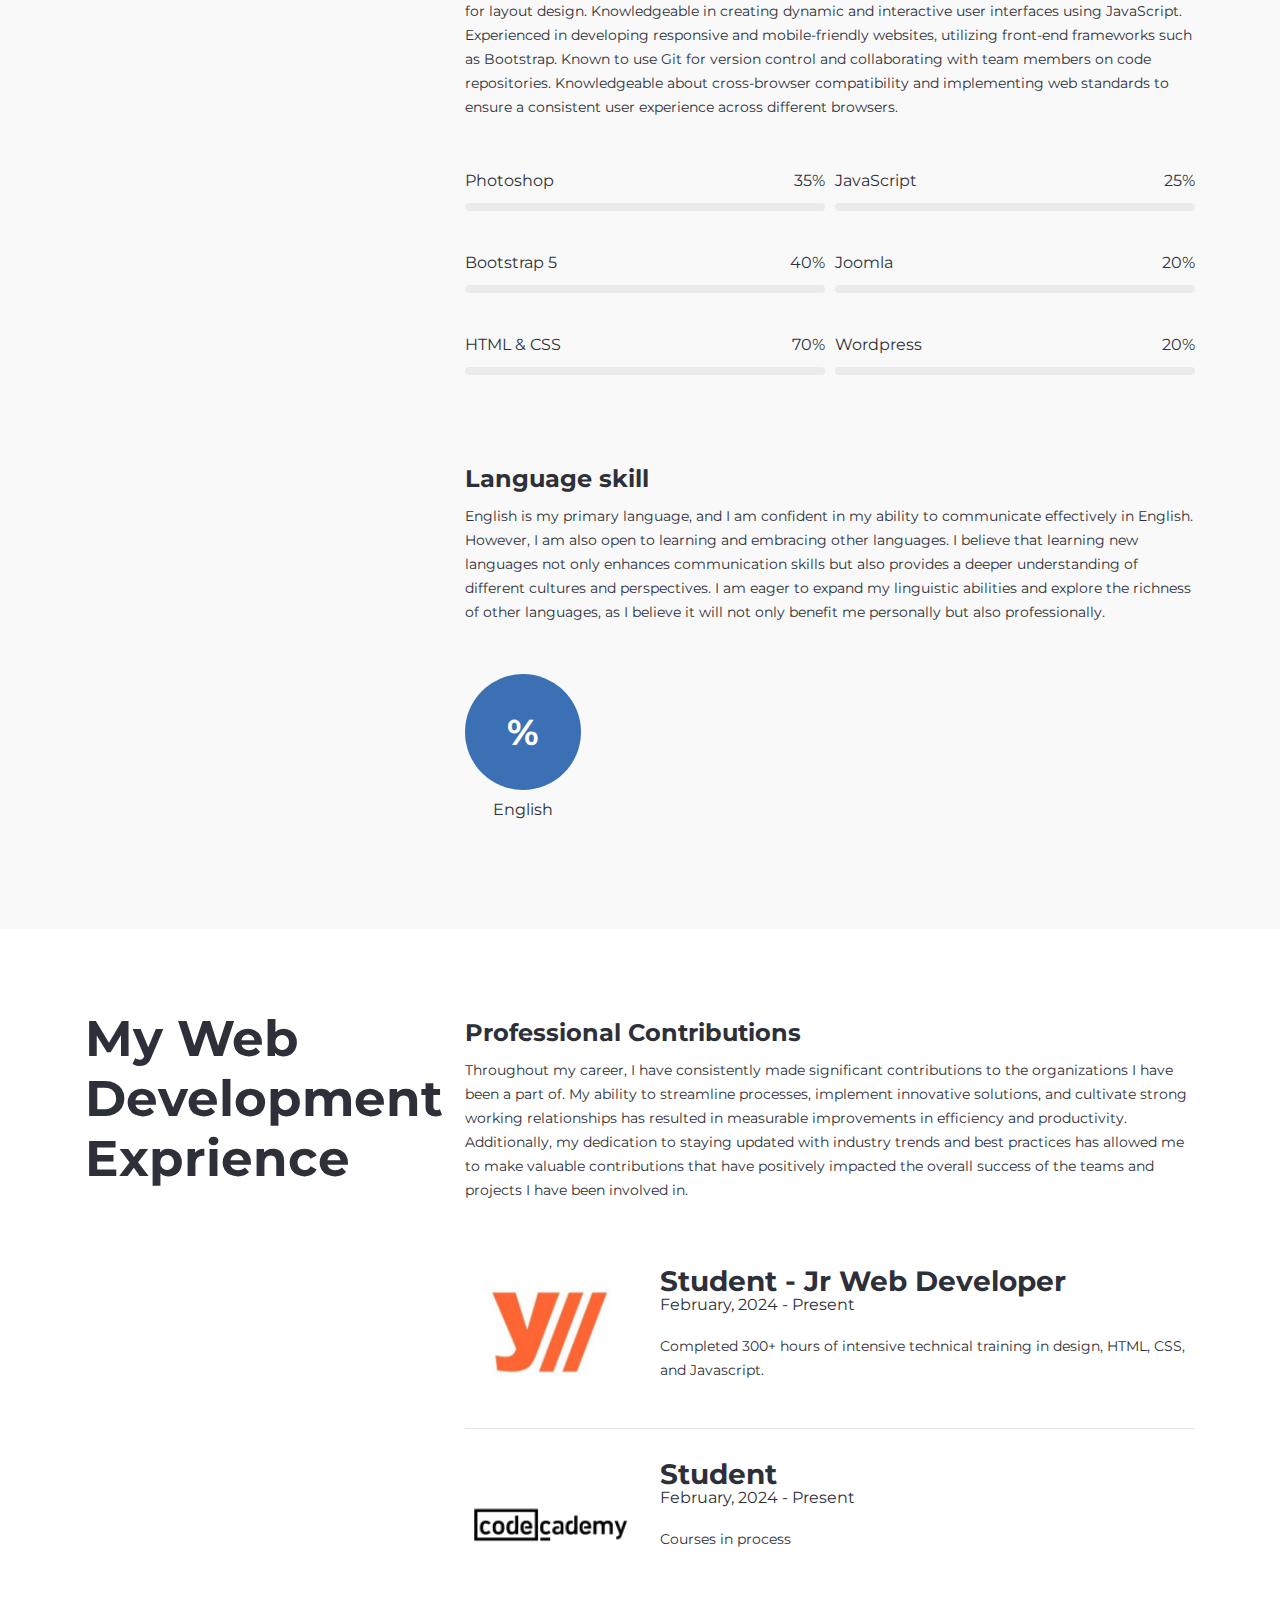
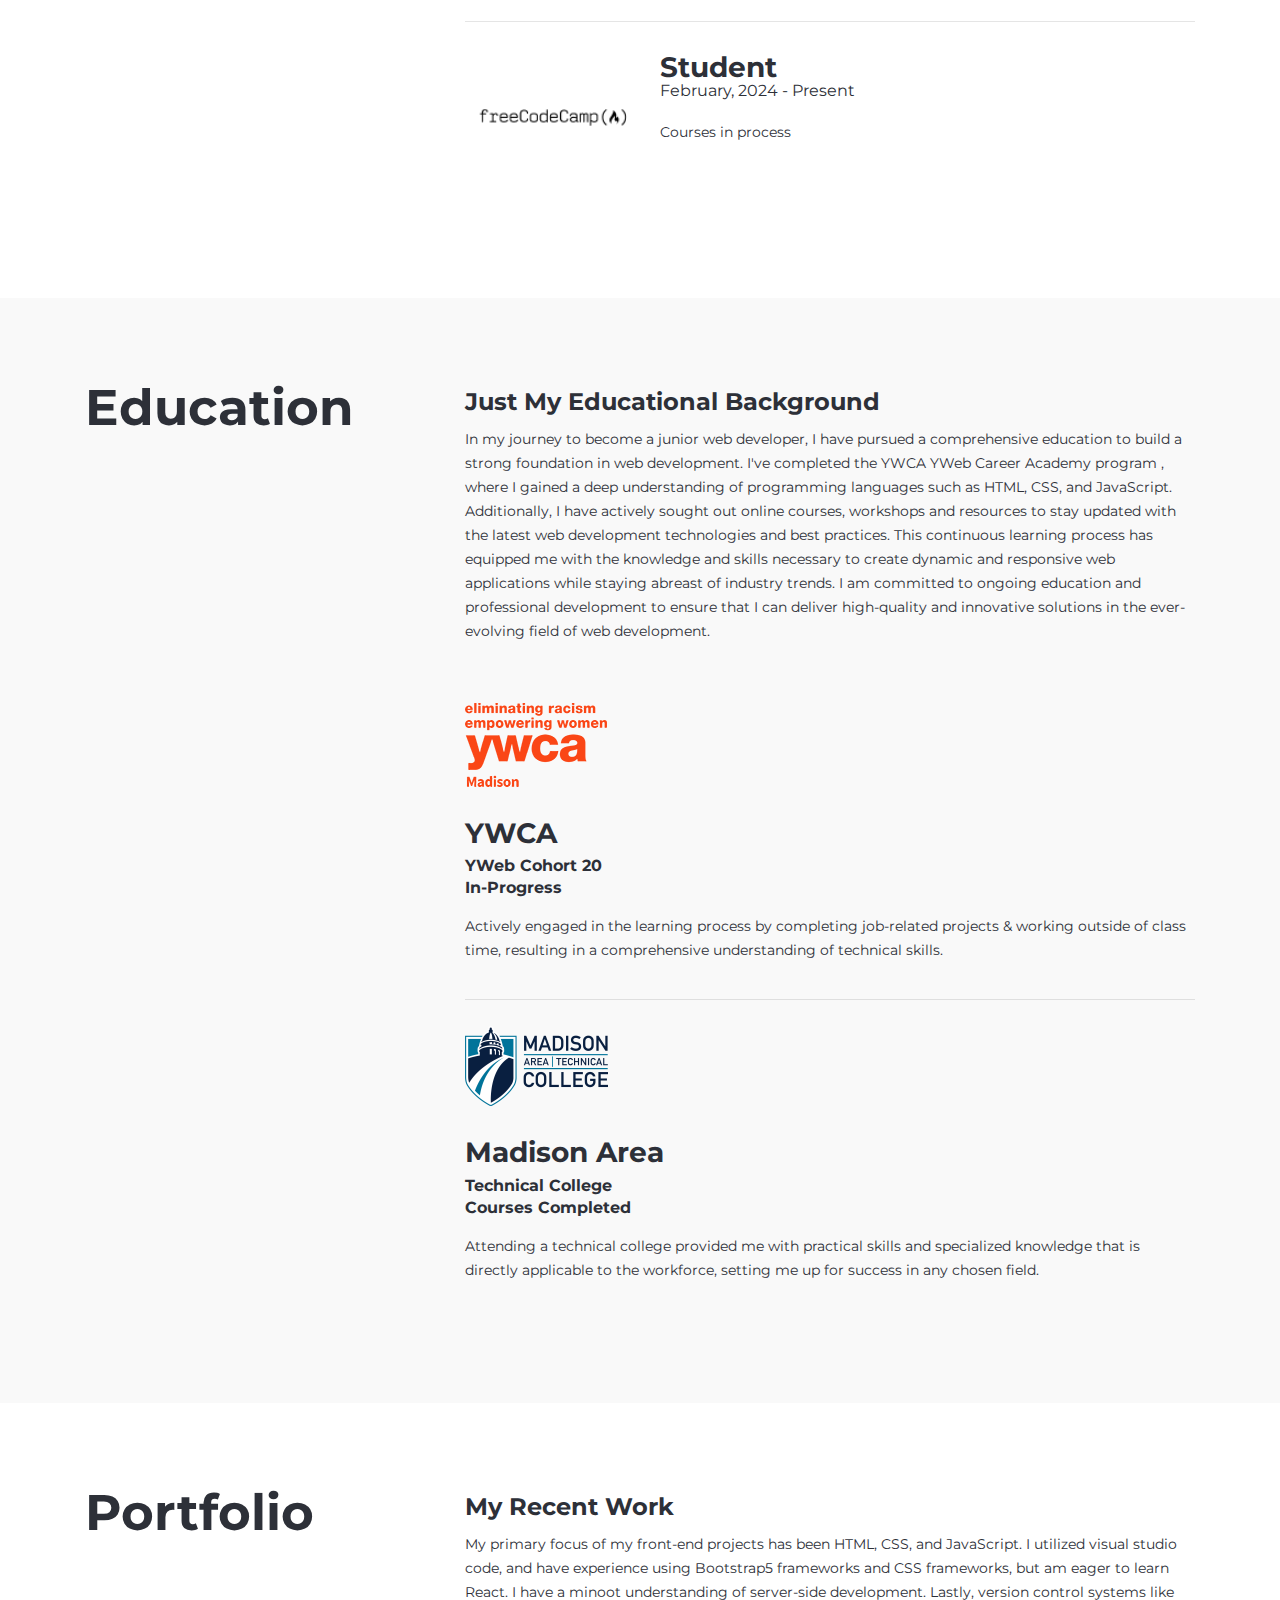
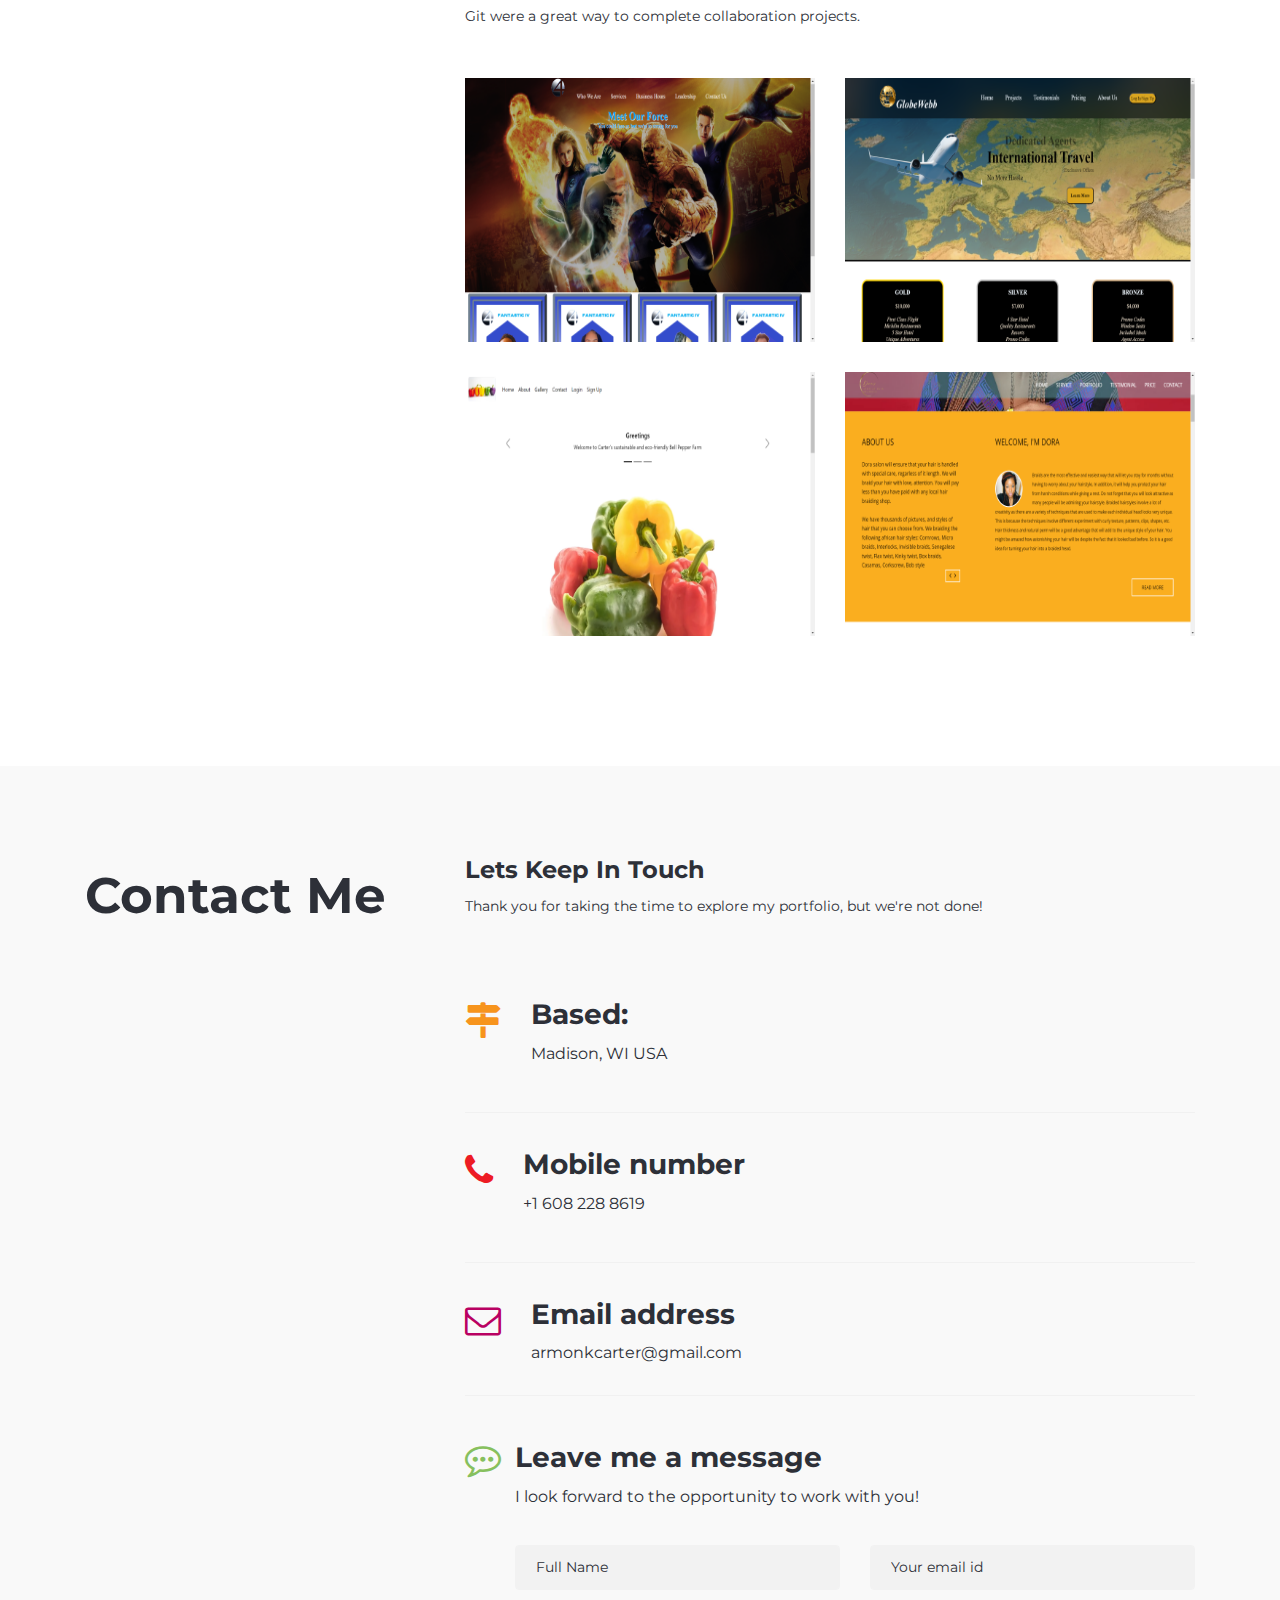
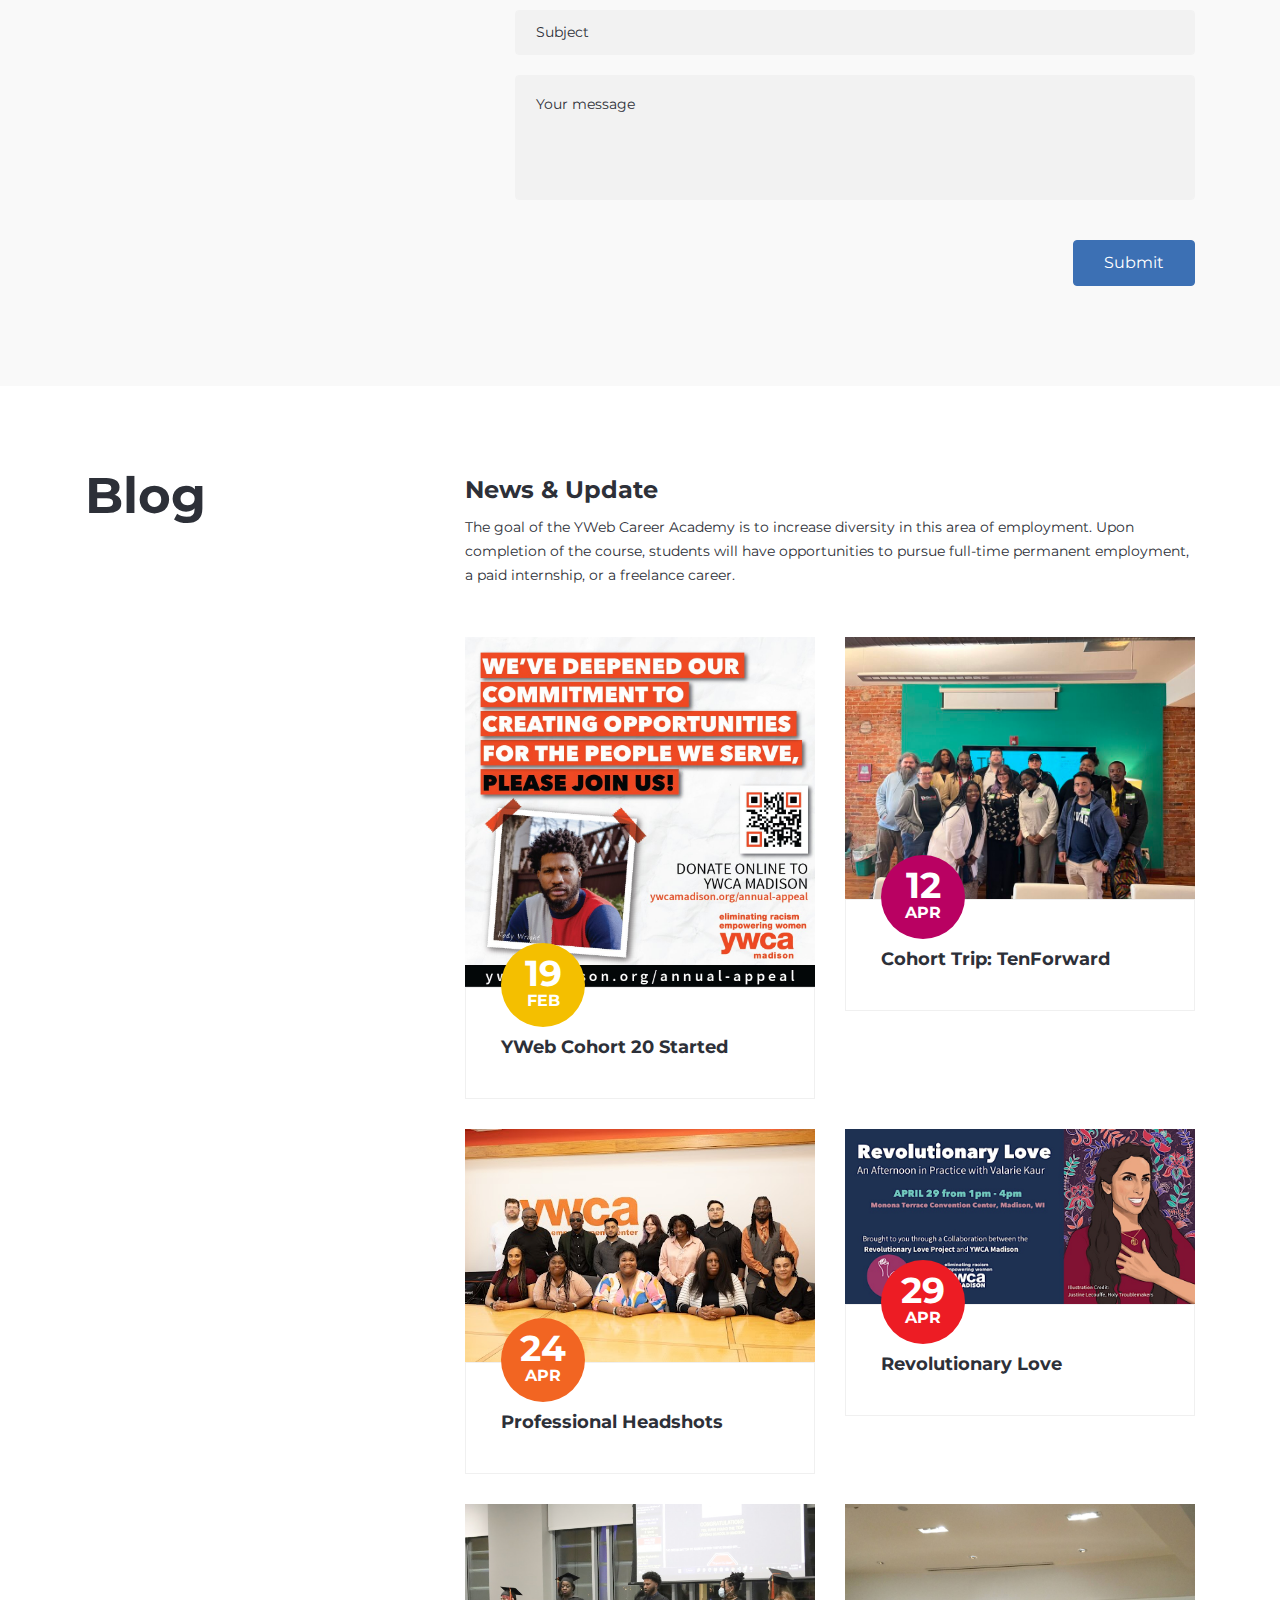
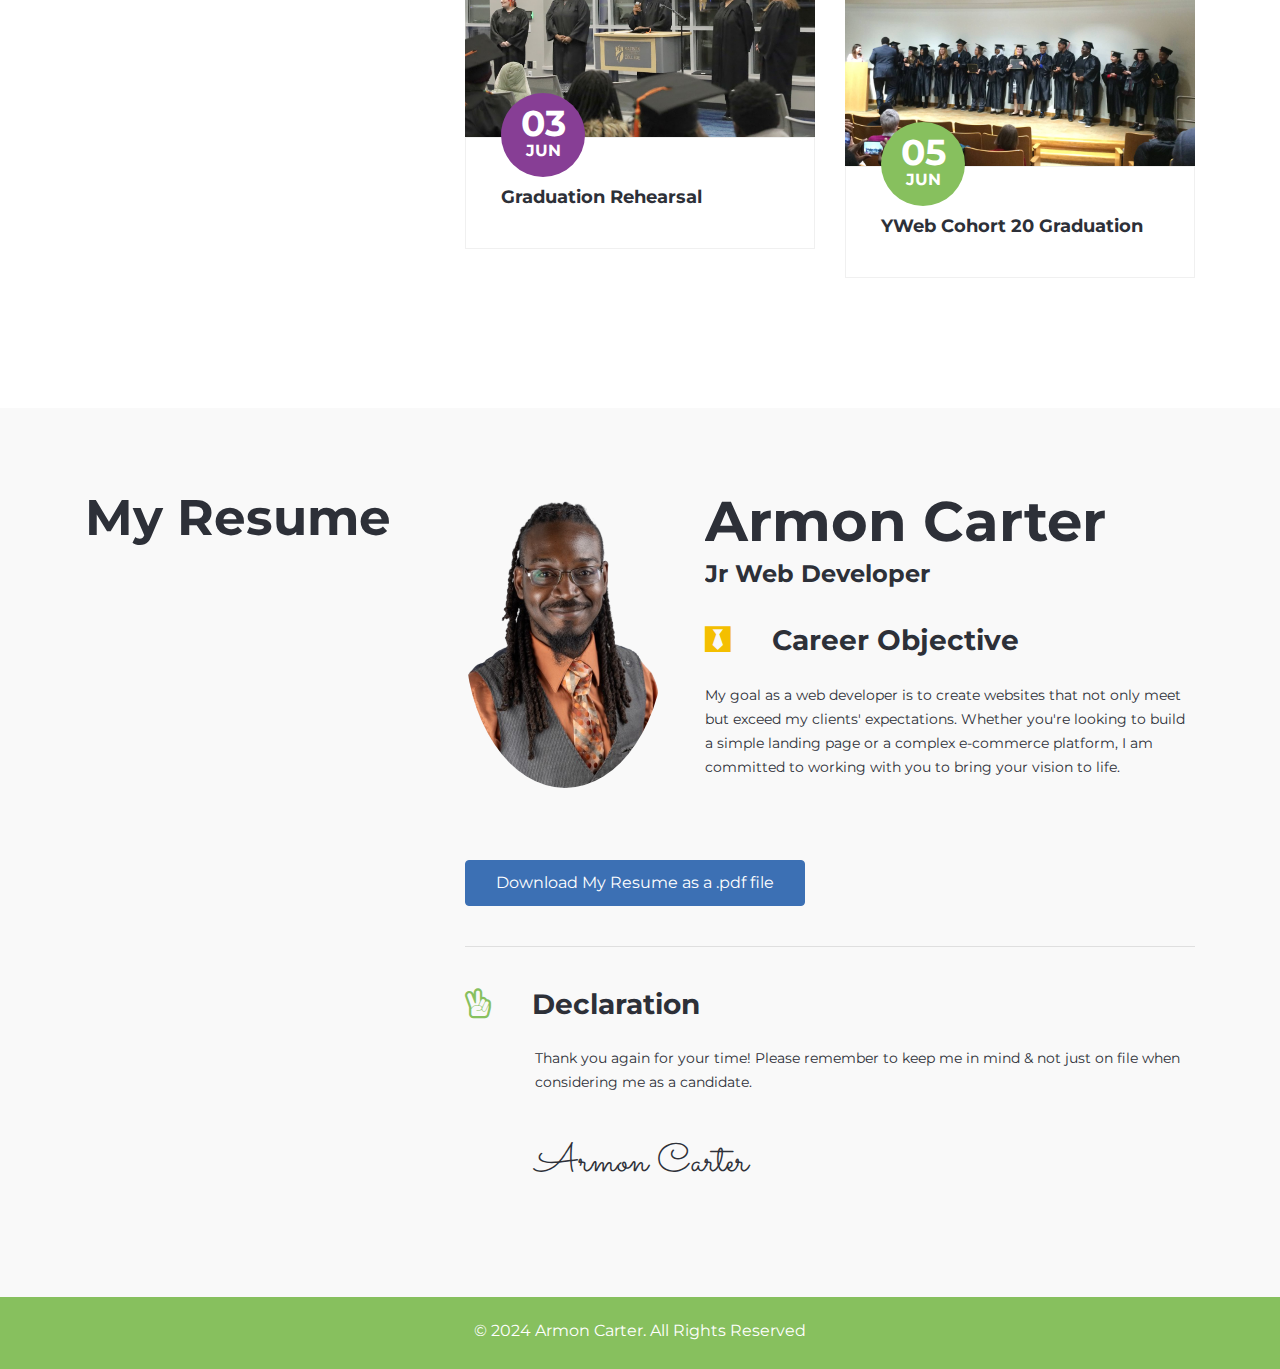
==== commit 07cb829a: "Update index.html" ====
--- a/index.html
+++ b/index.html
@@ -276,26 +276,26 @@
                       </div>
                     </div>
                     <label>Joomla</label>
-                    <span class="rating-count pull-right">2%</span>
+                    <span class="rating-count pull-right">20%</span>
                     <div class="skill-progress">
                       <div class="progress">
                         <div
                           class="progress-bar bar4"
                           role="progressbar"
-                          aria-valuenow="2"
+                          aria-valuenow="20"
                           aria-valuemin="0"
                           aria-valuemax="100"
                         ></div>
                       </div>
                     </div>
                     <label>Wordpress</label>
-                    <span class="rating-count pull-right">5%</span>
+                    <span class="rating-count pull-right">20%</span>
                     <div class="skill-progress">
                       <div class="progress">
                         <div
                           class="progress-bar bar5"
                           role="progressbar"
-                          aria-valuenow="5"
+                          aria-valuenow="20"
                           aria-valuemin="0"
                           aria-valuemax="100"
                         ></div>
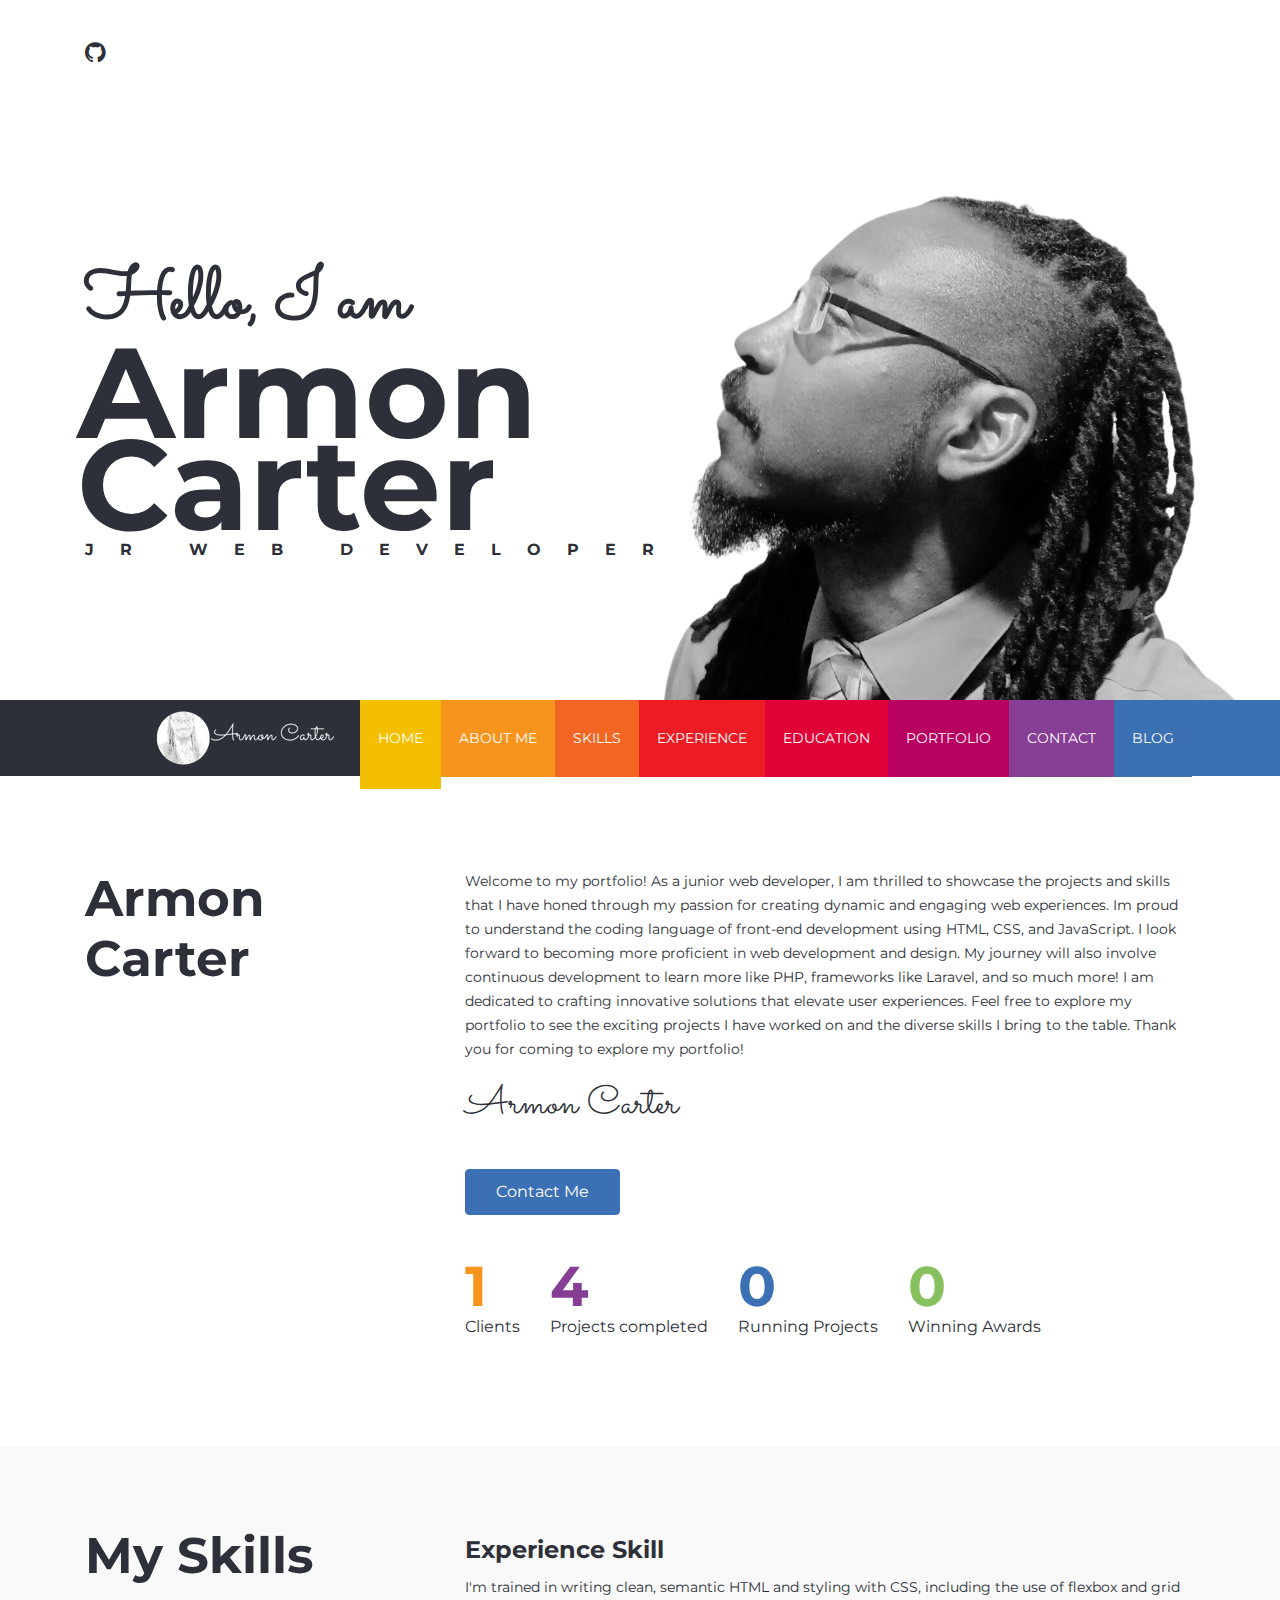
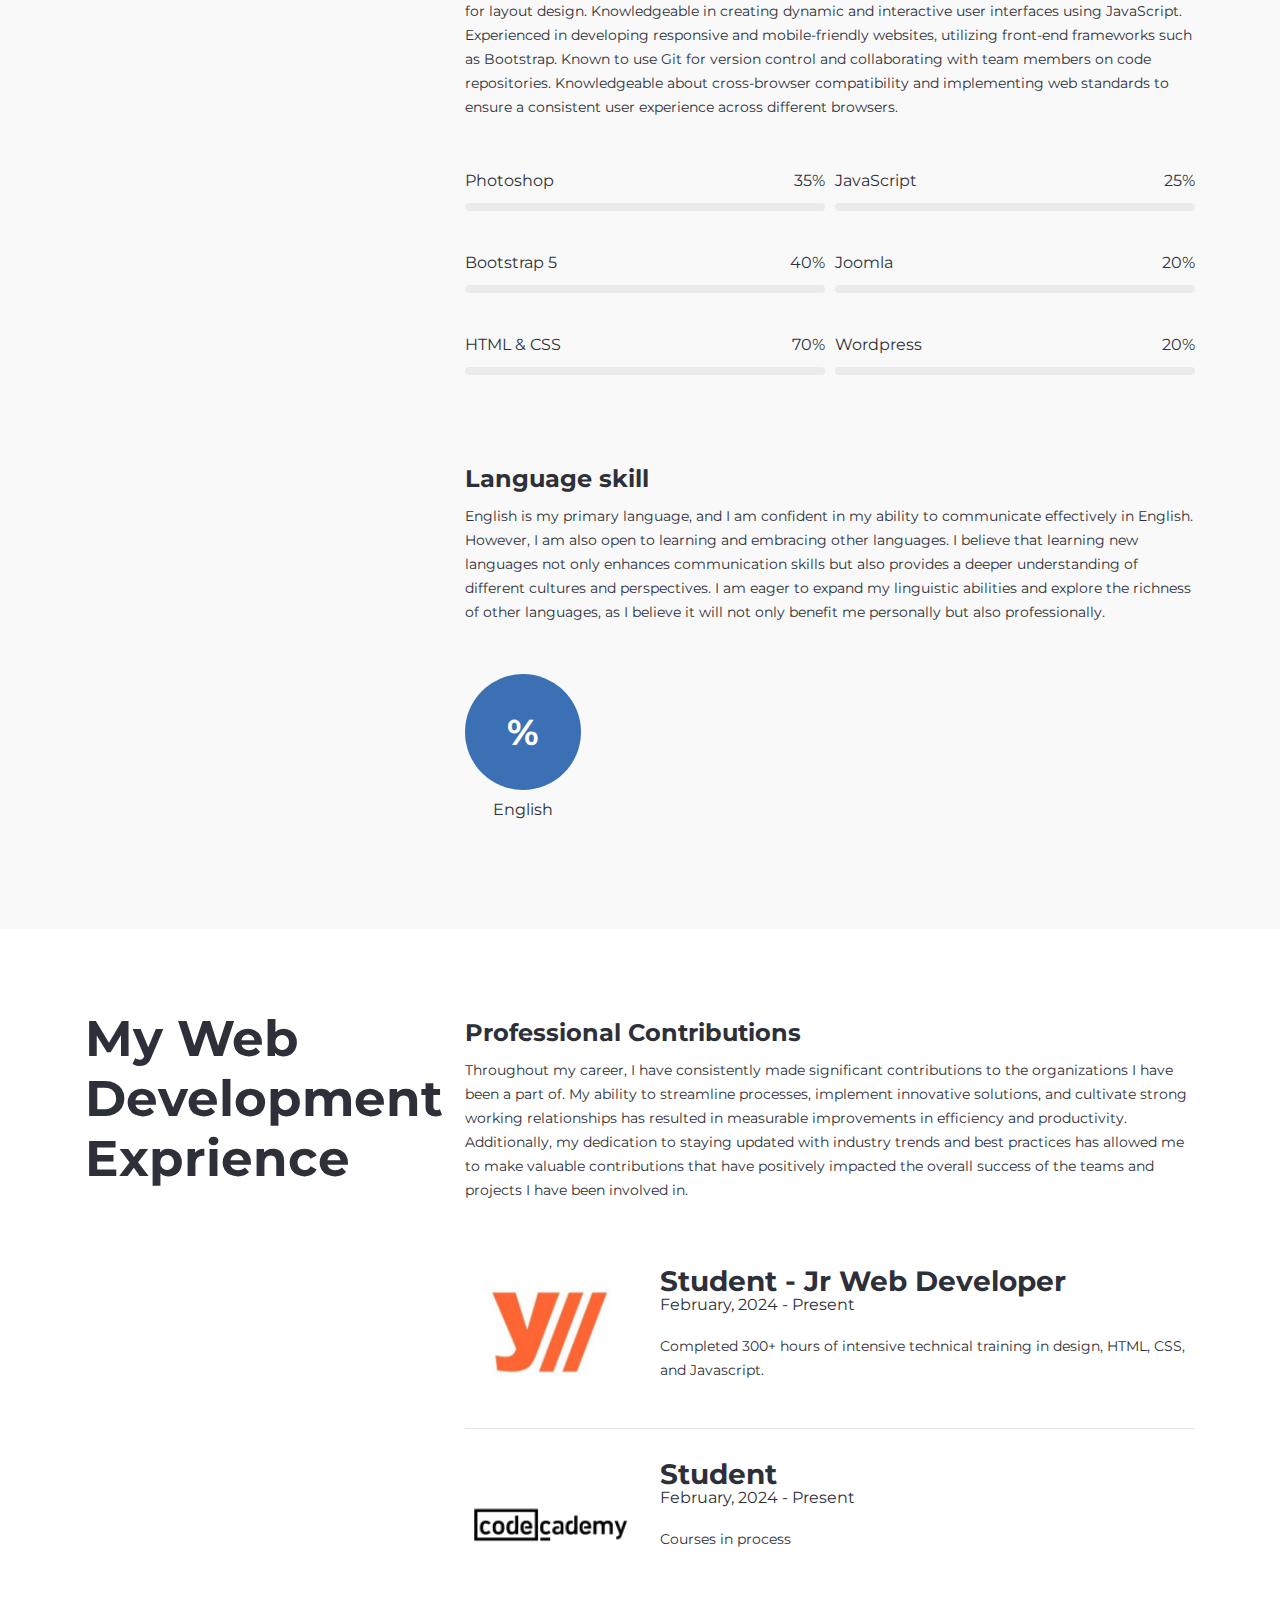
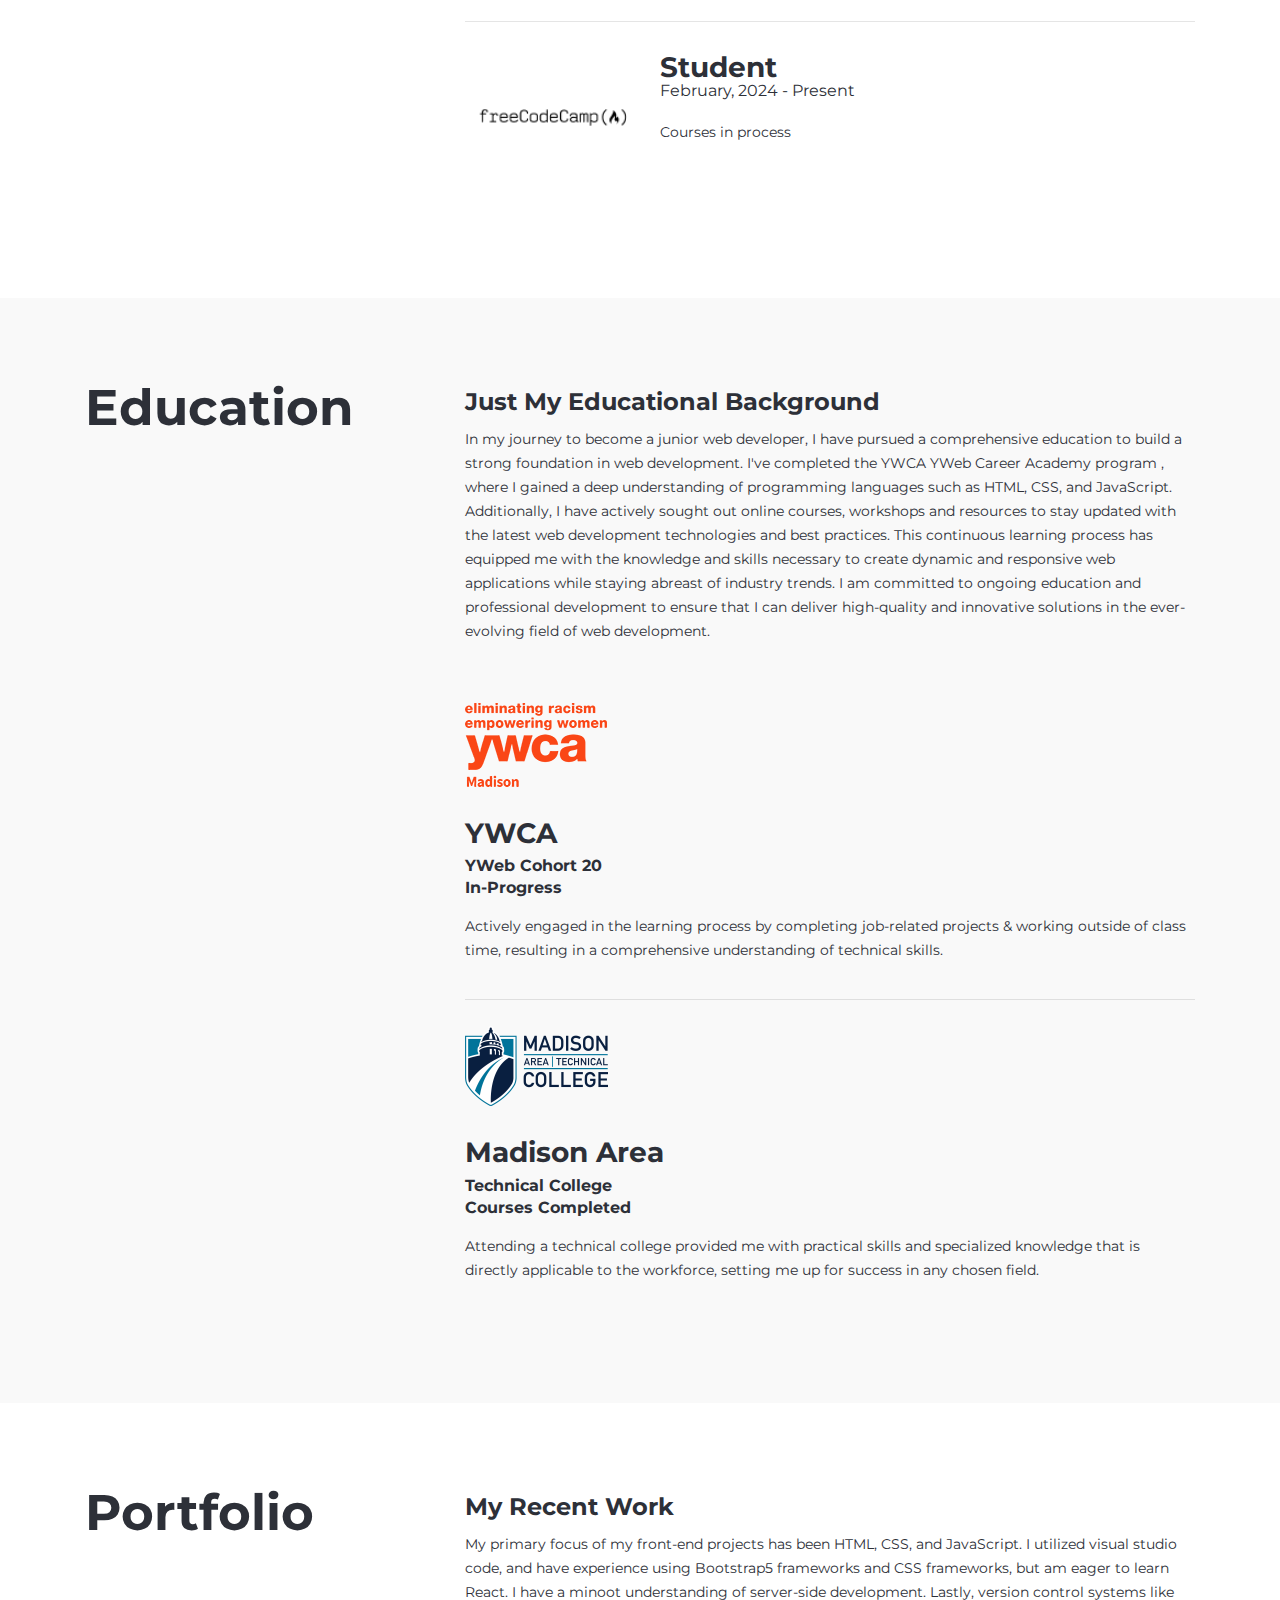
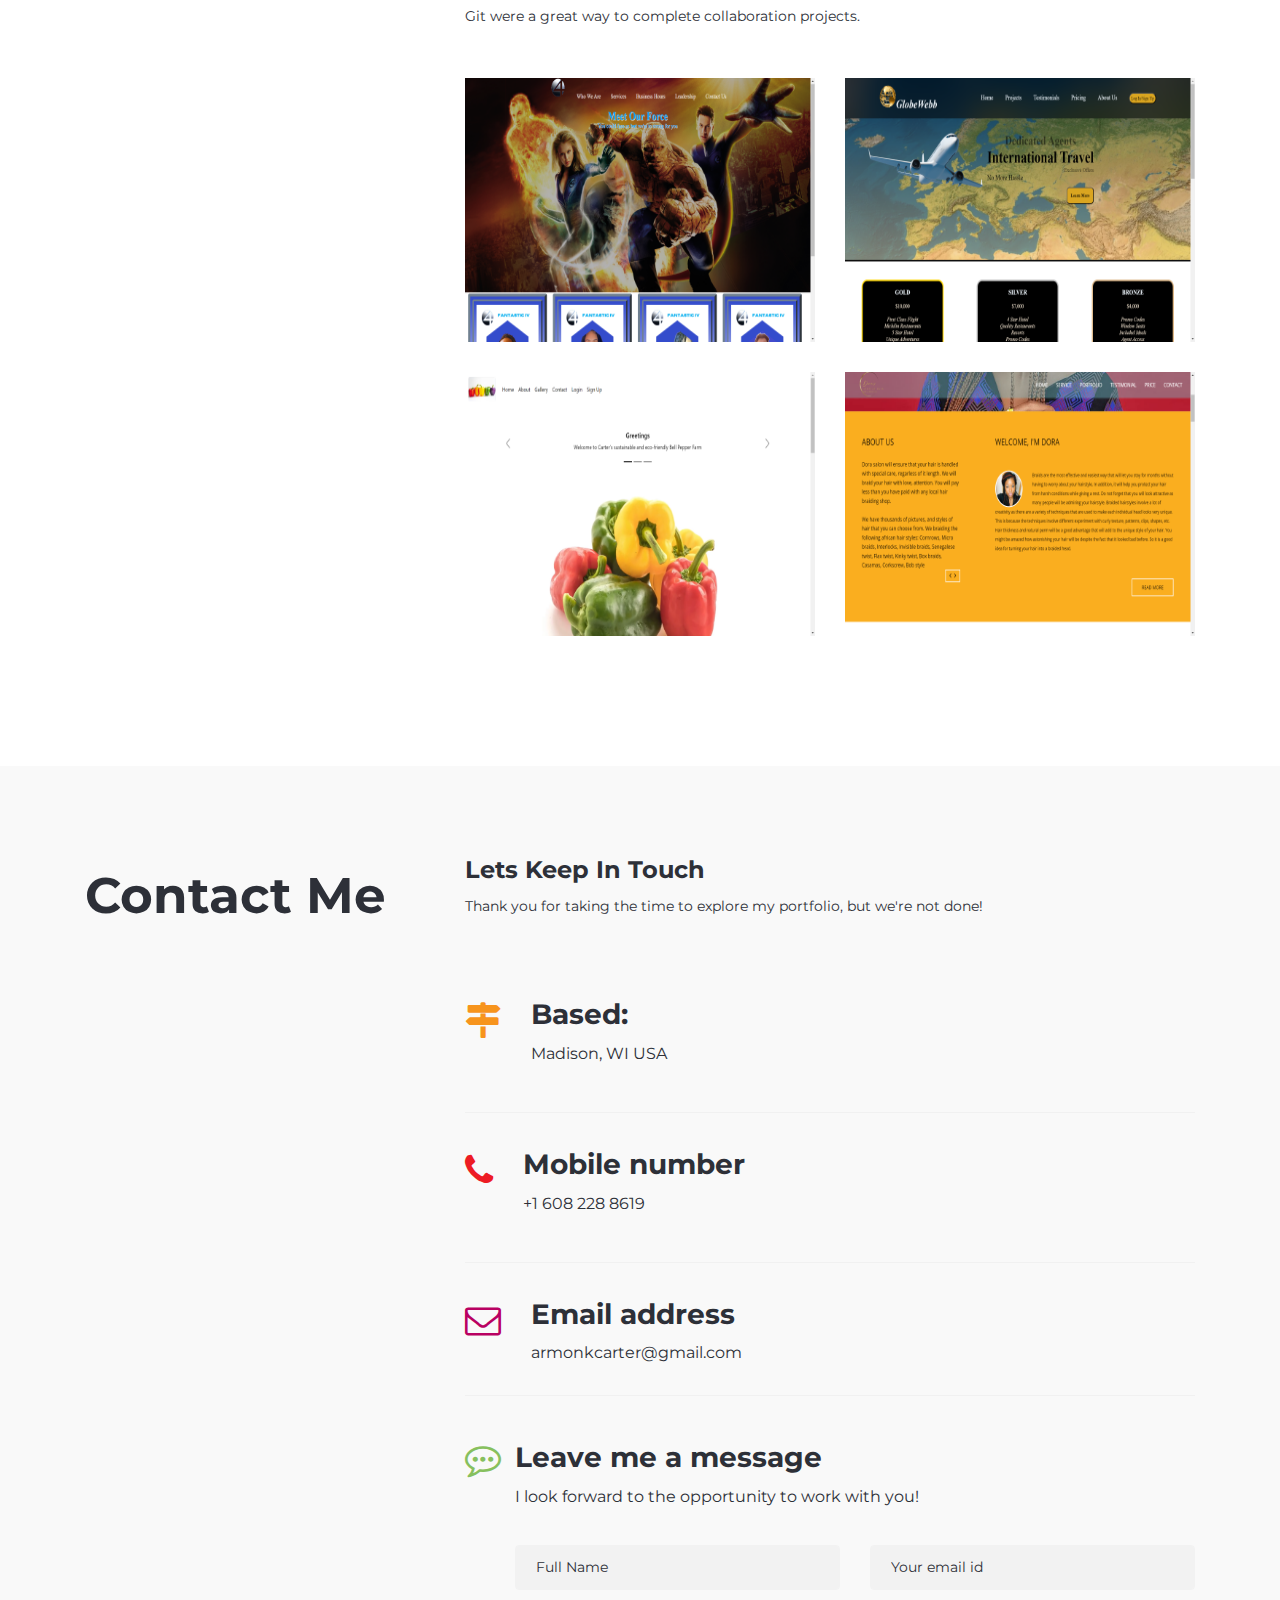
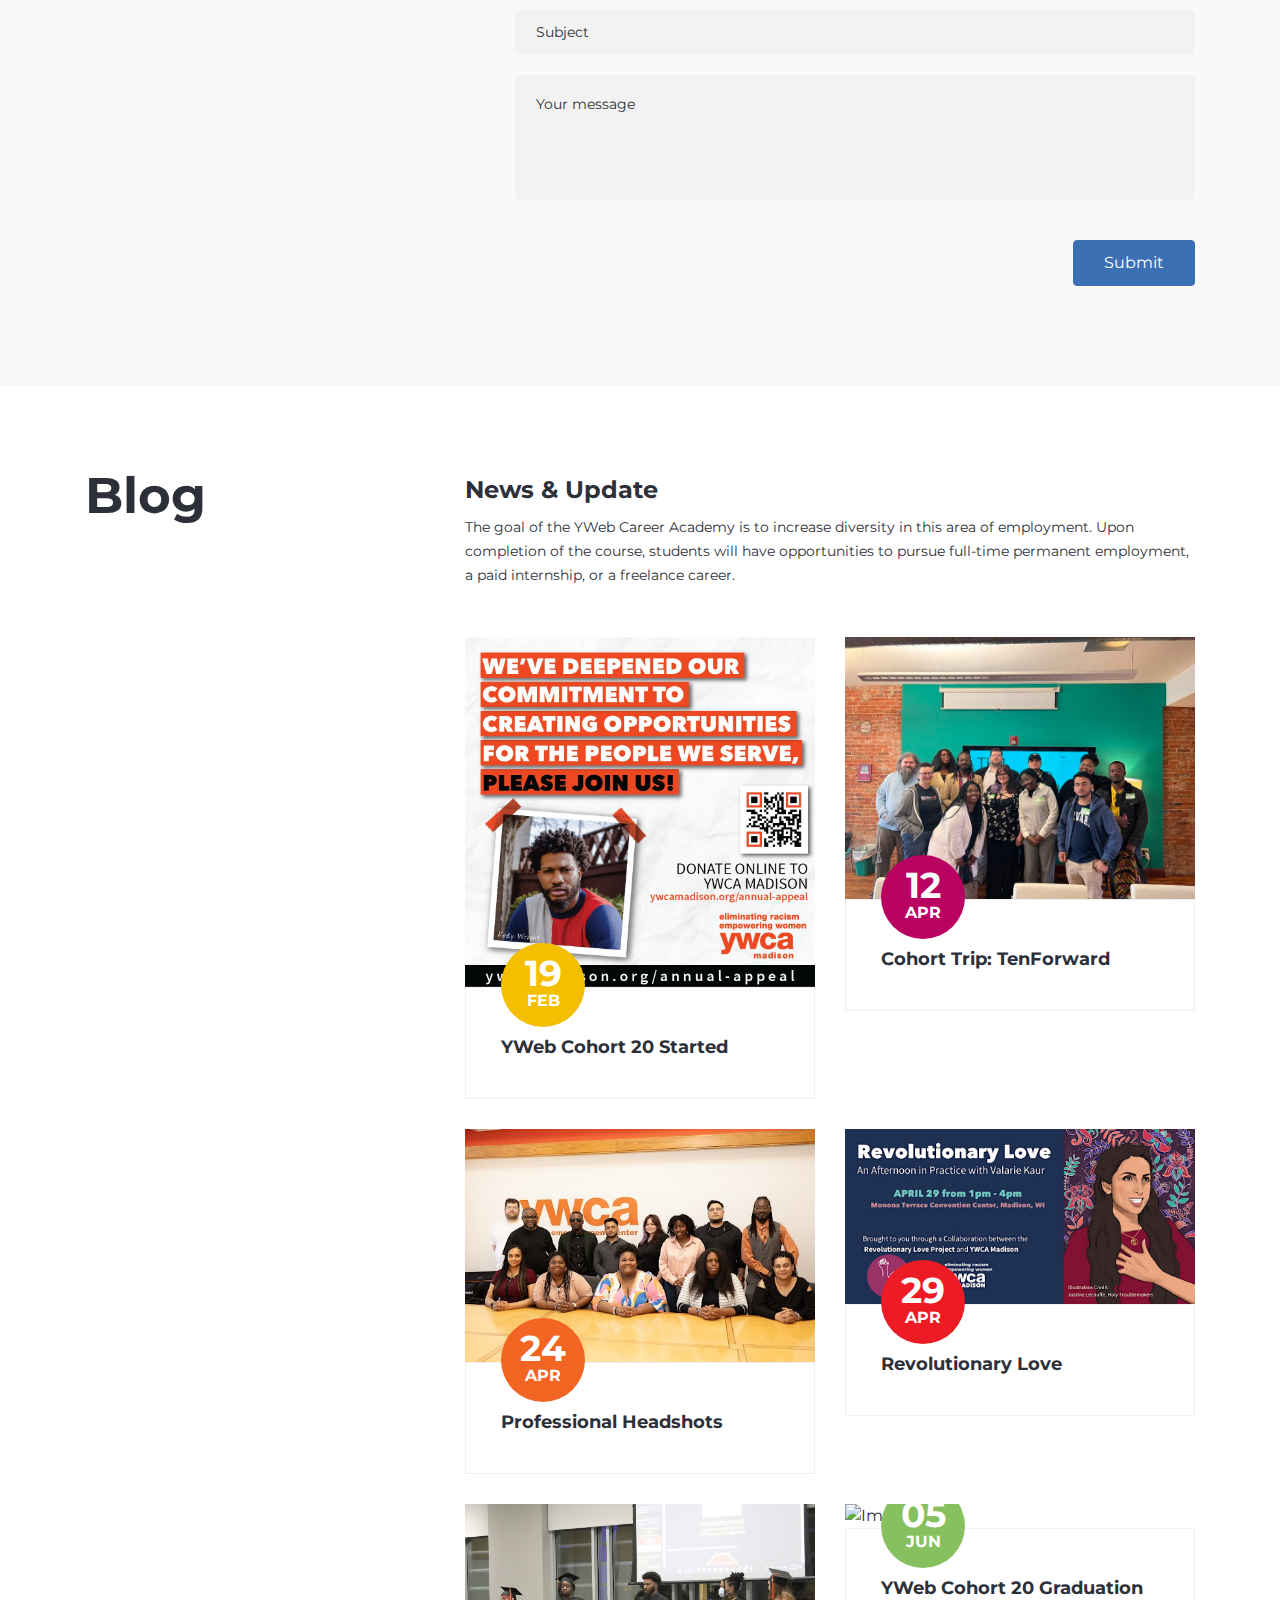
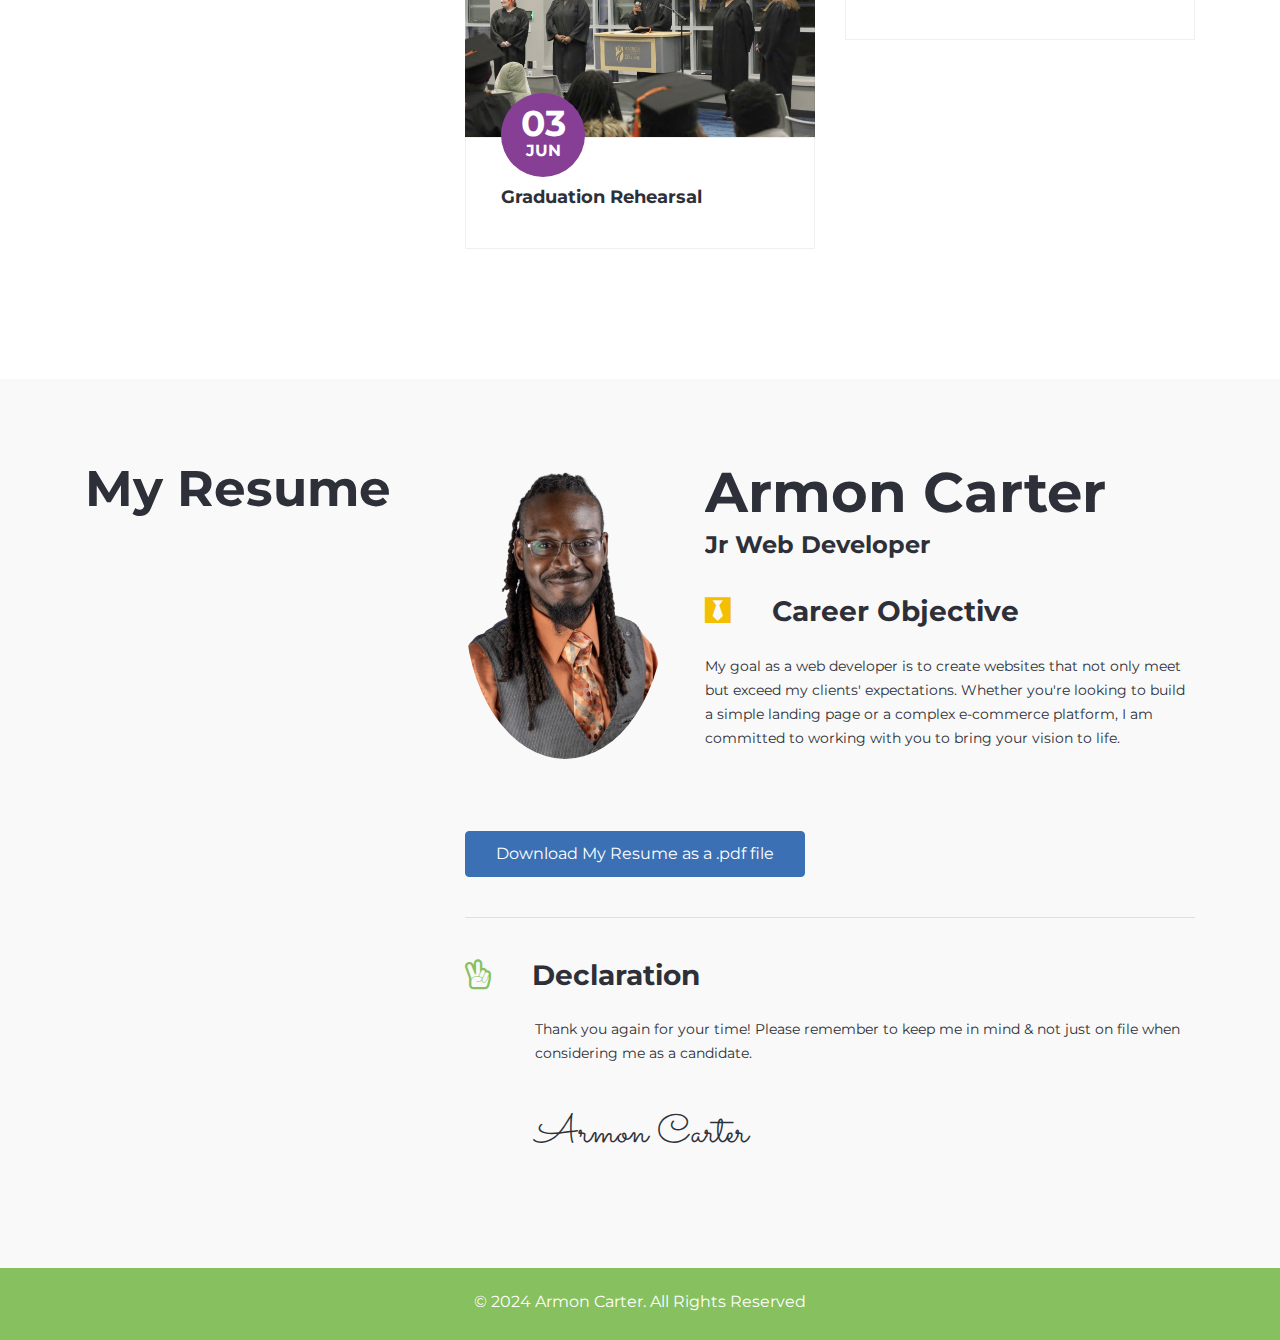
==== commit 464b6927: "index.html" ====
--- a/index.html
+++ b/index.html
@@ -860,7 +860,7 @@
                       <div class="thumbnail-oberlay"></div>
                       <img
                         class="img-fluid"
-                        src="images/blog/practice.jpg"
+                        src="images/blog/COHORT 20.png"
                         alt="Image"
                       />
                     </div>
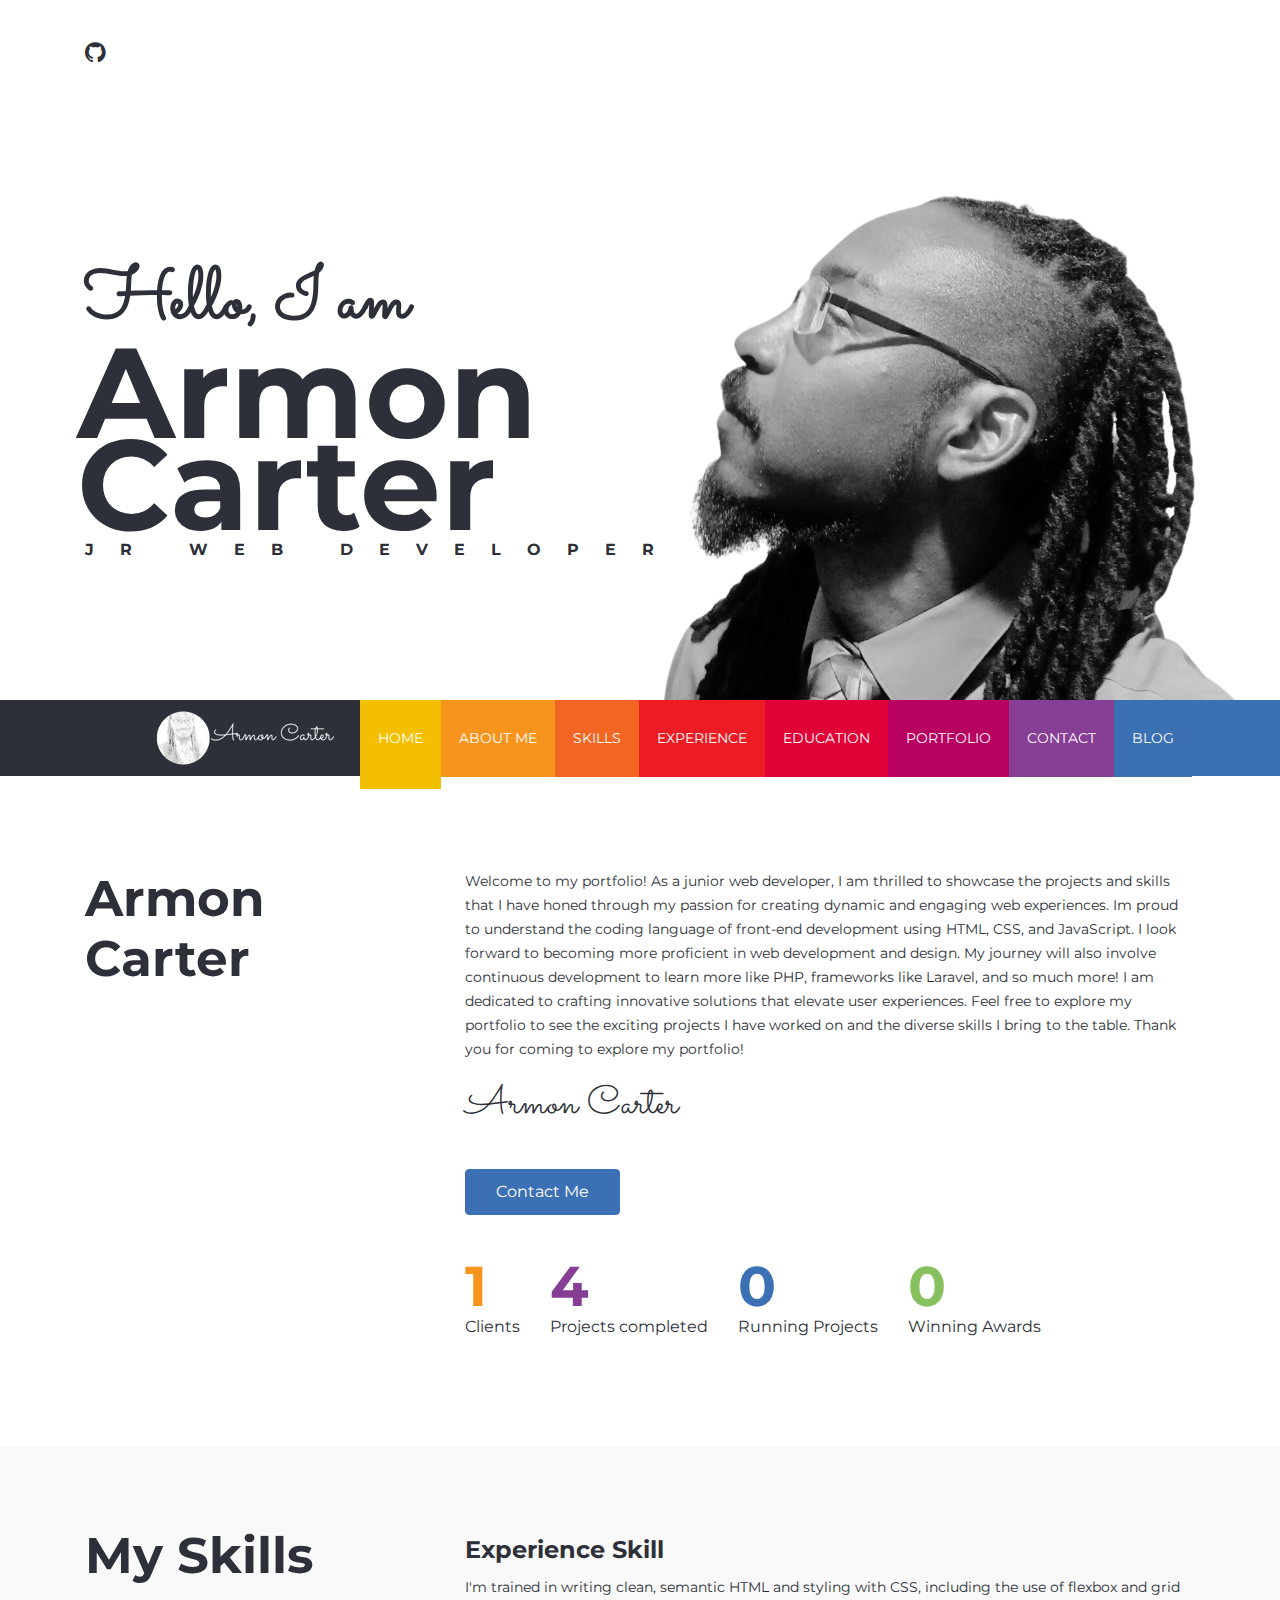
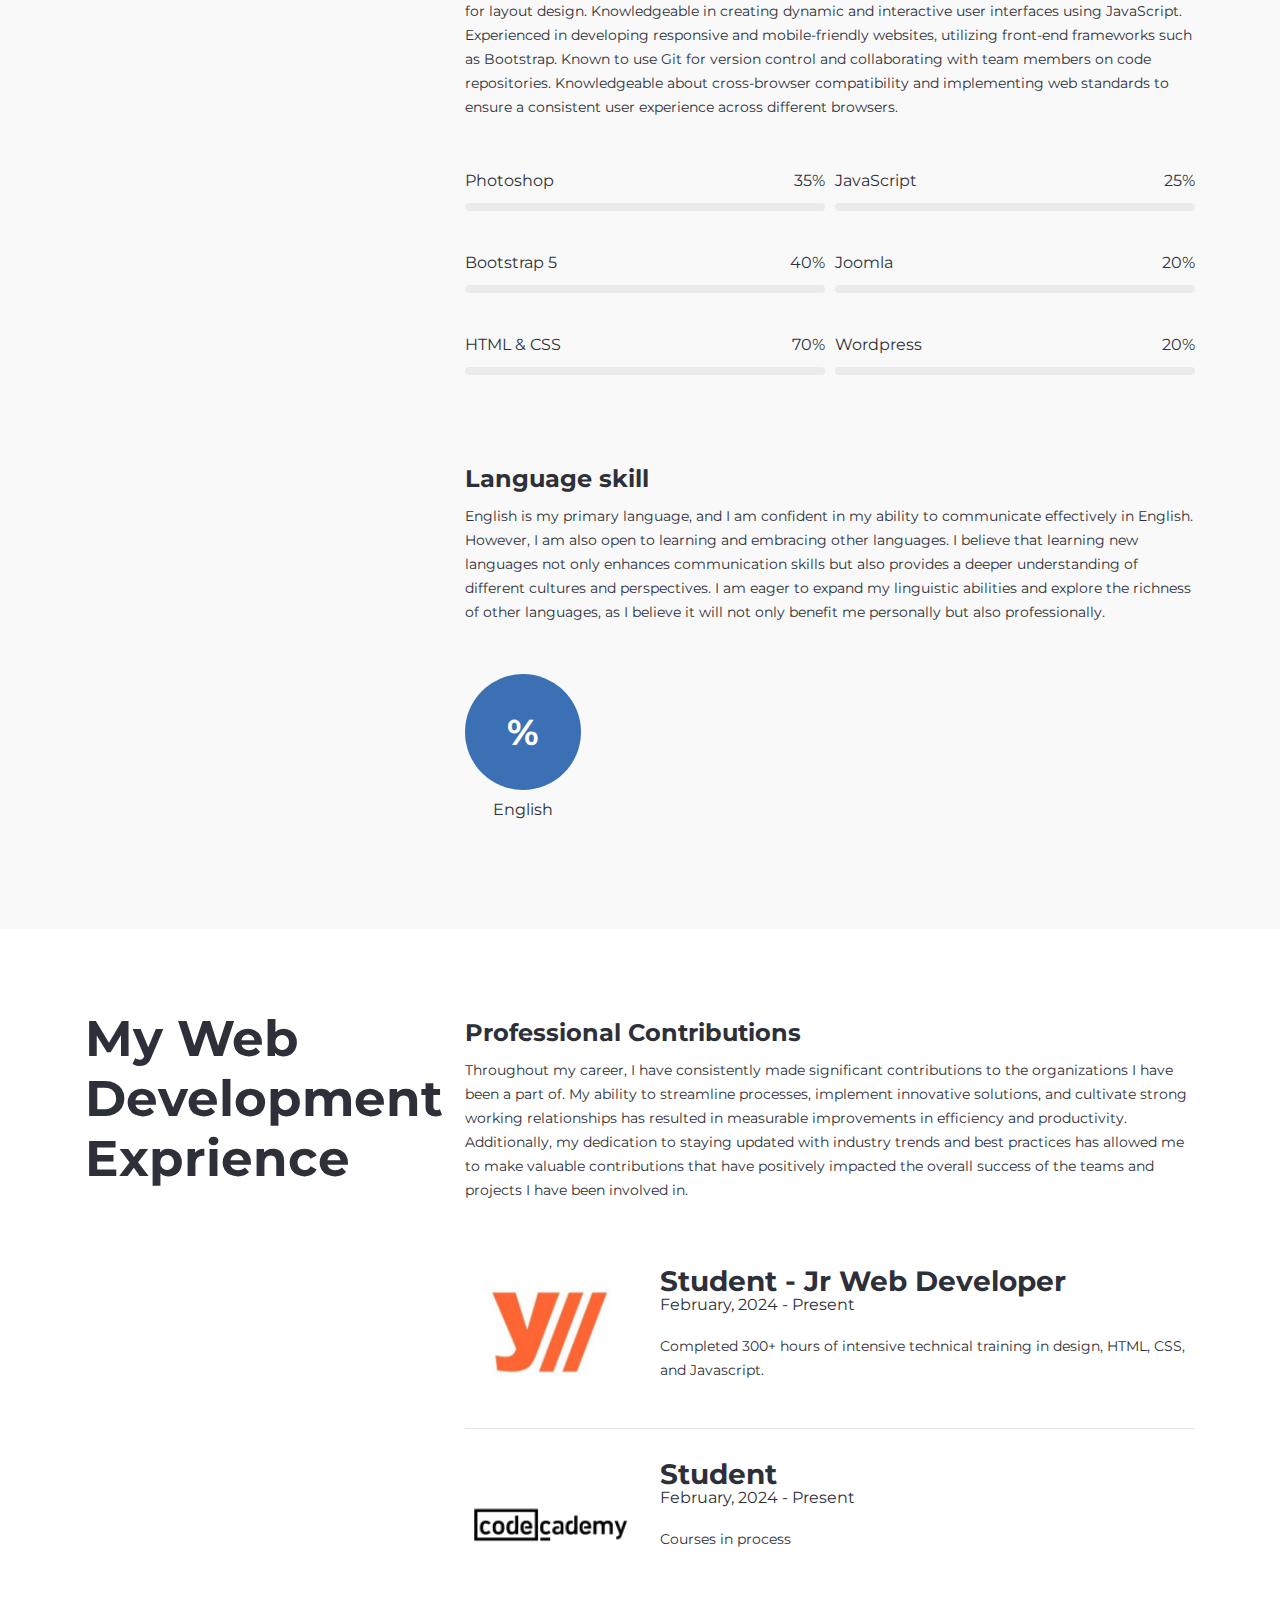
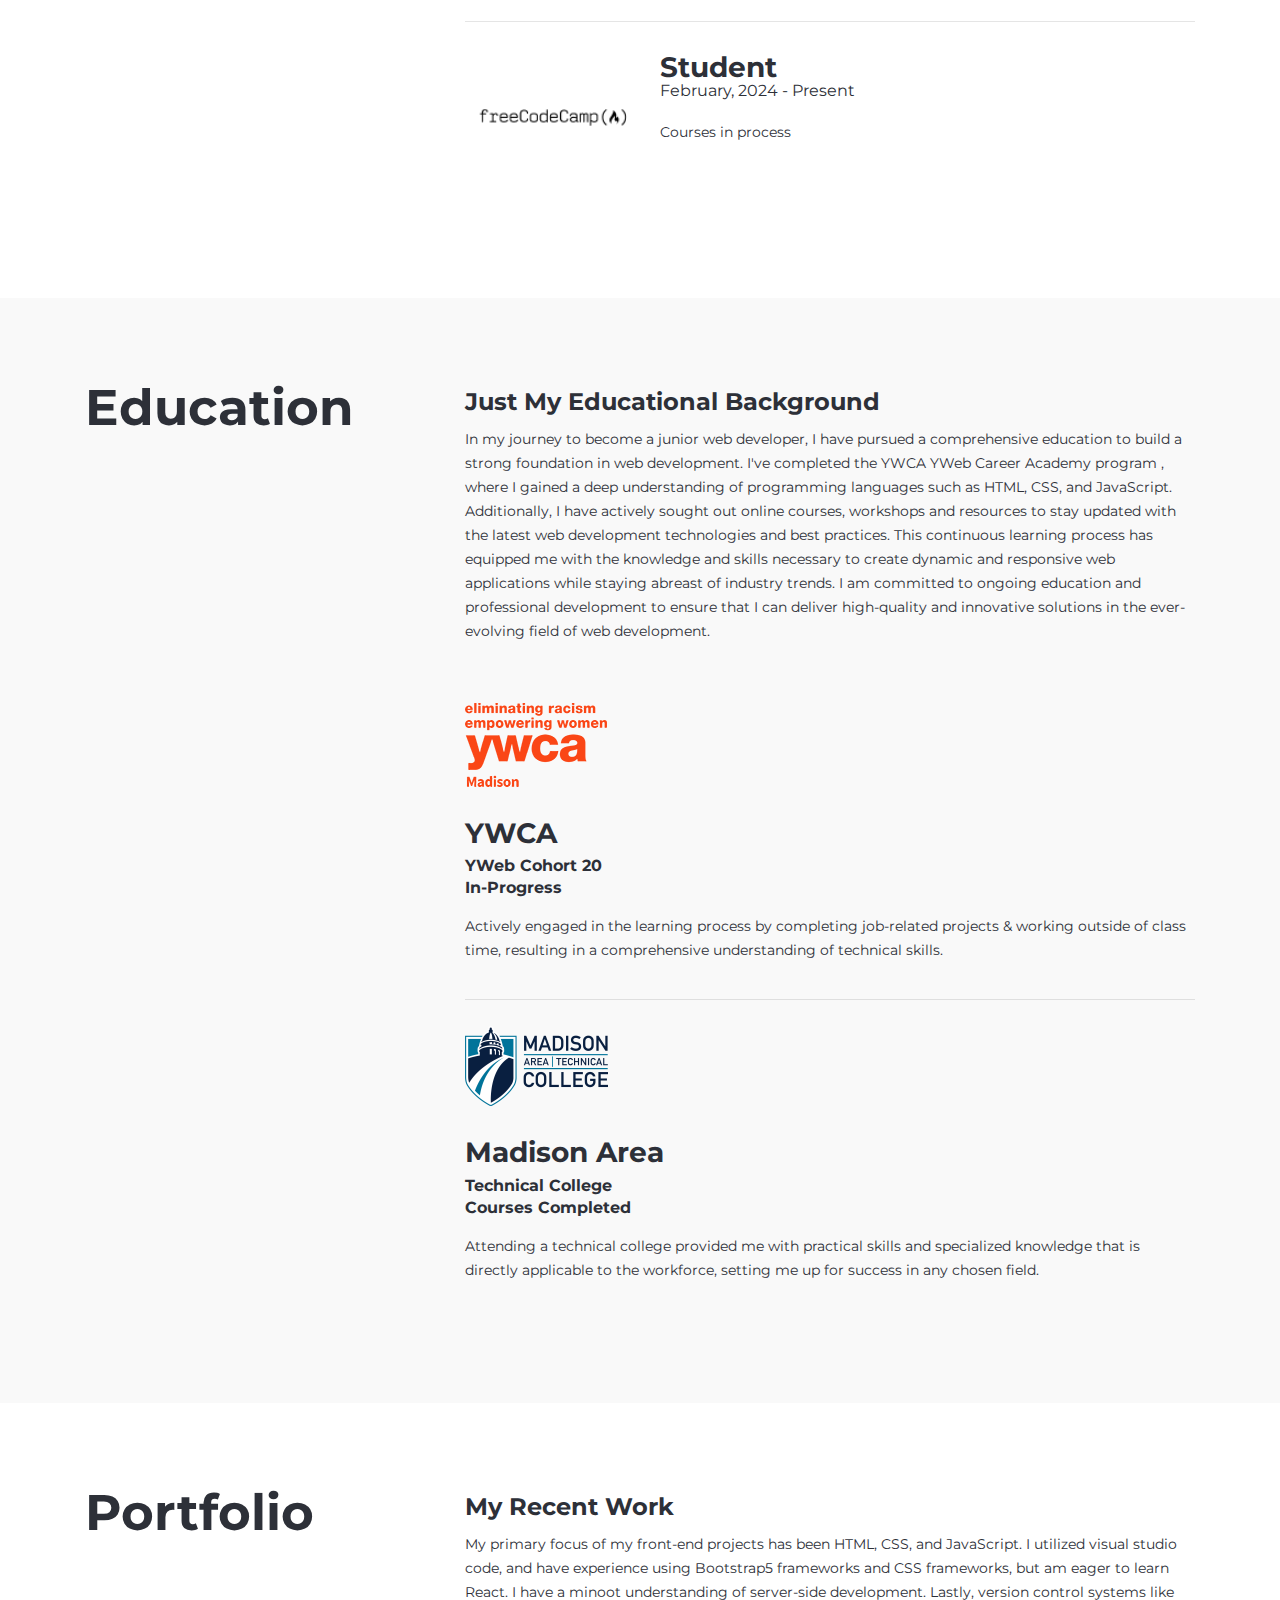
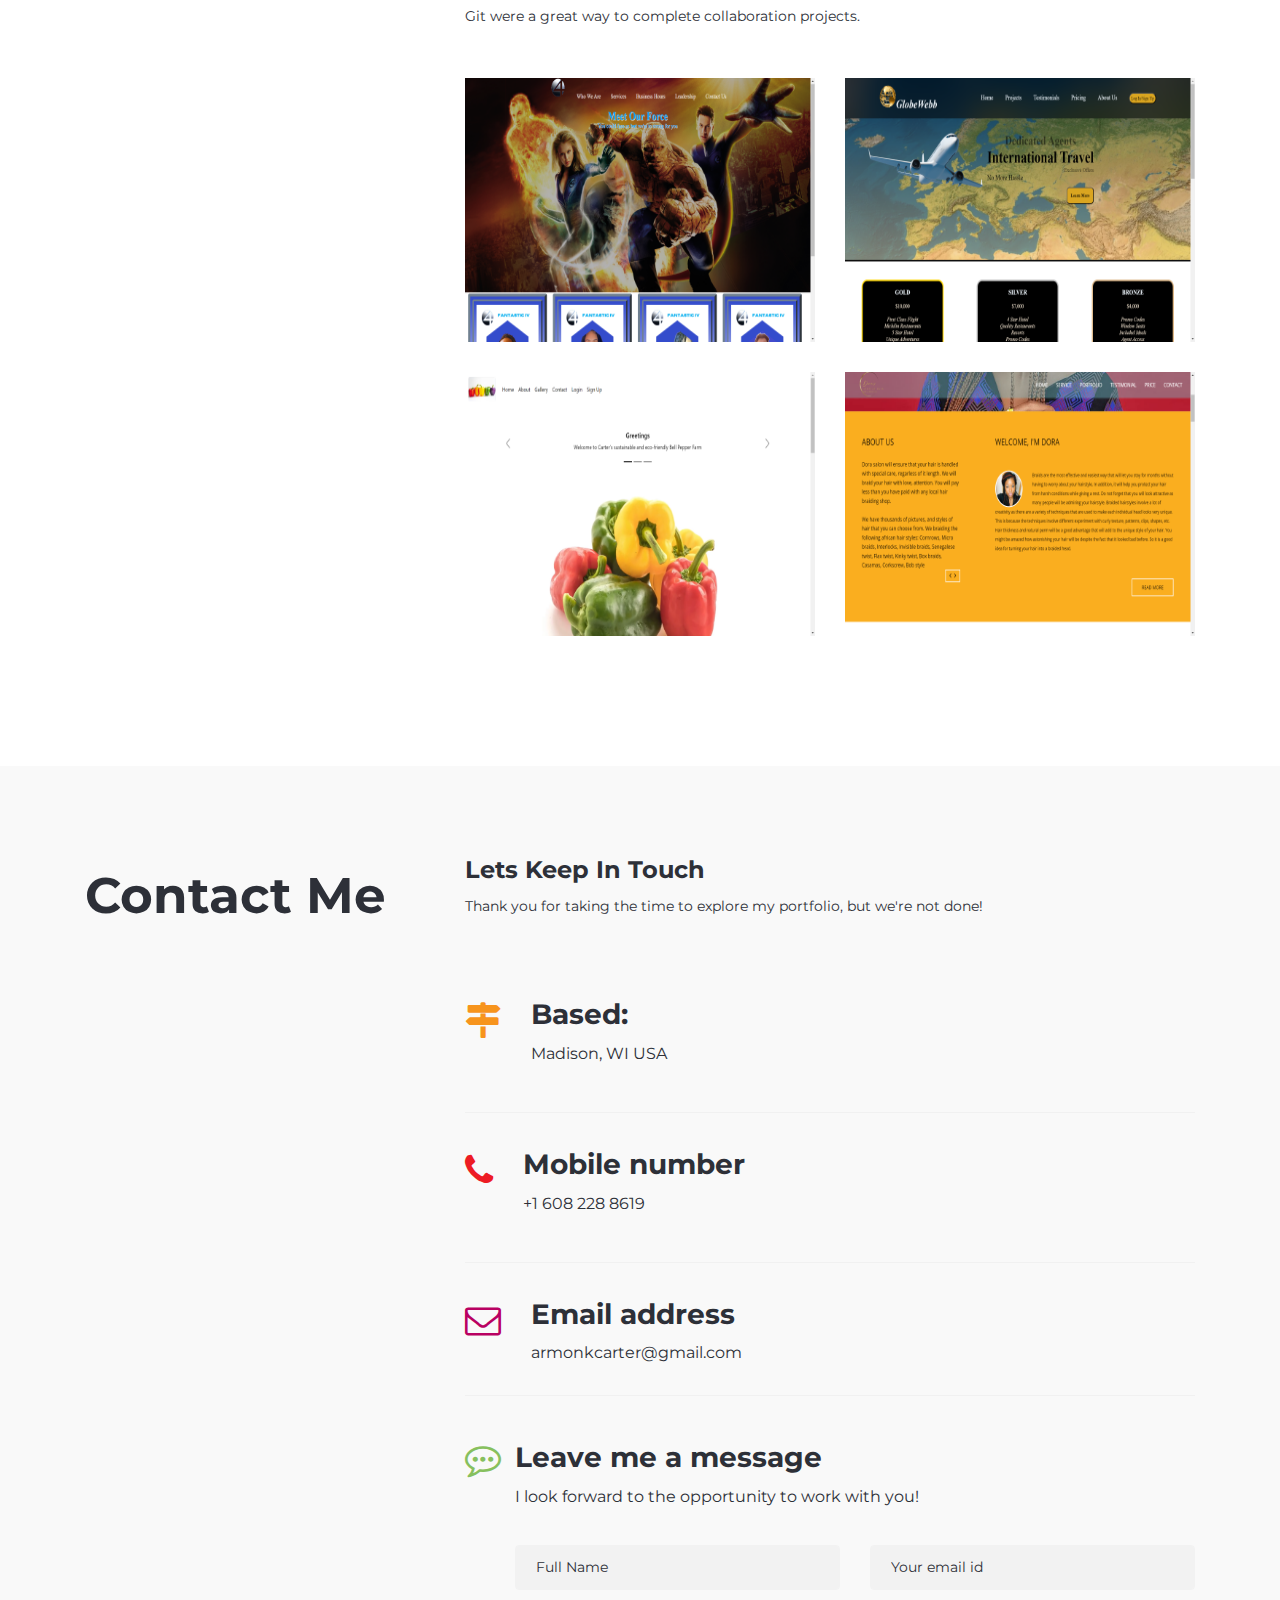
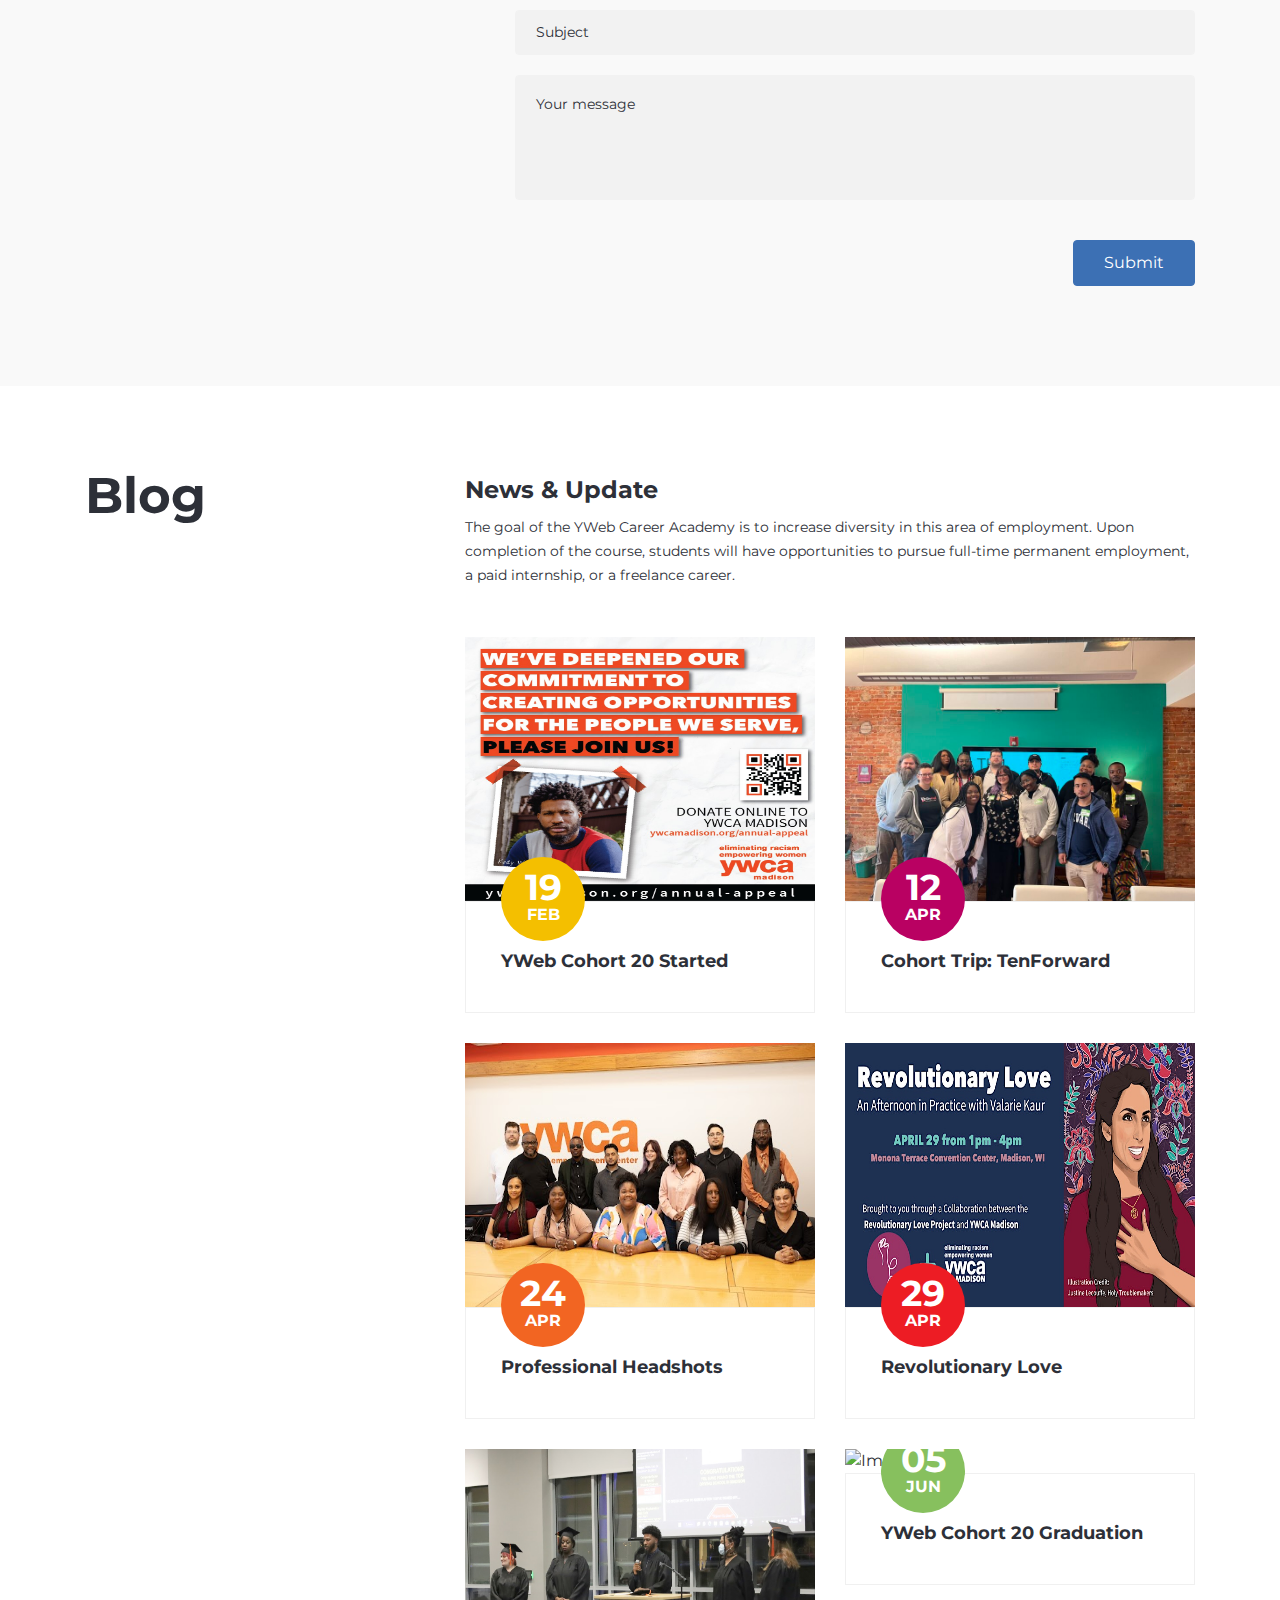
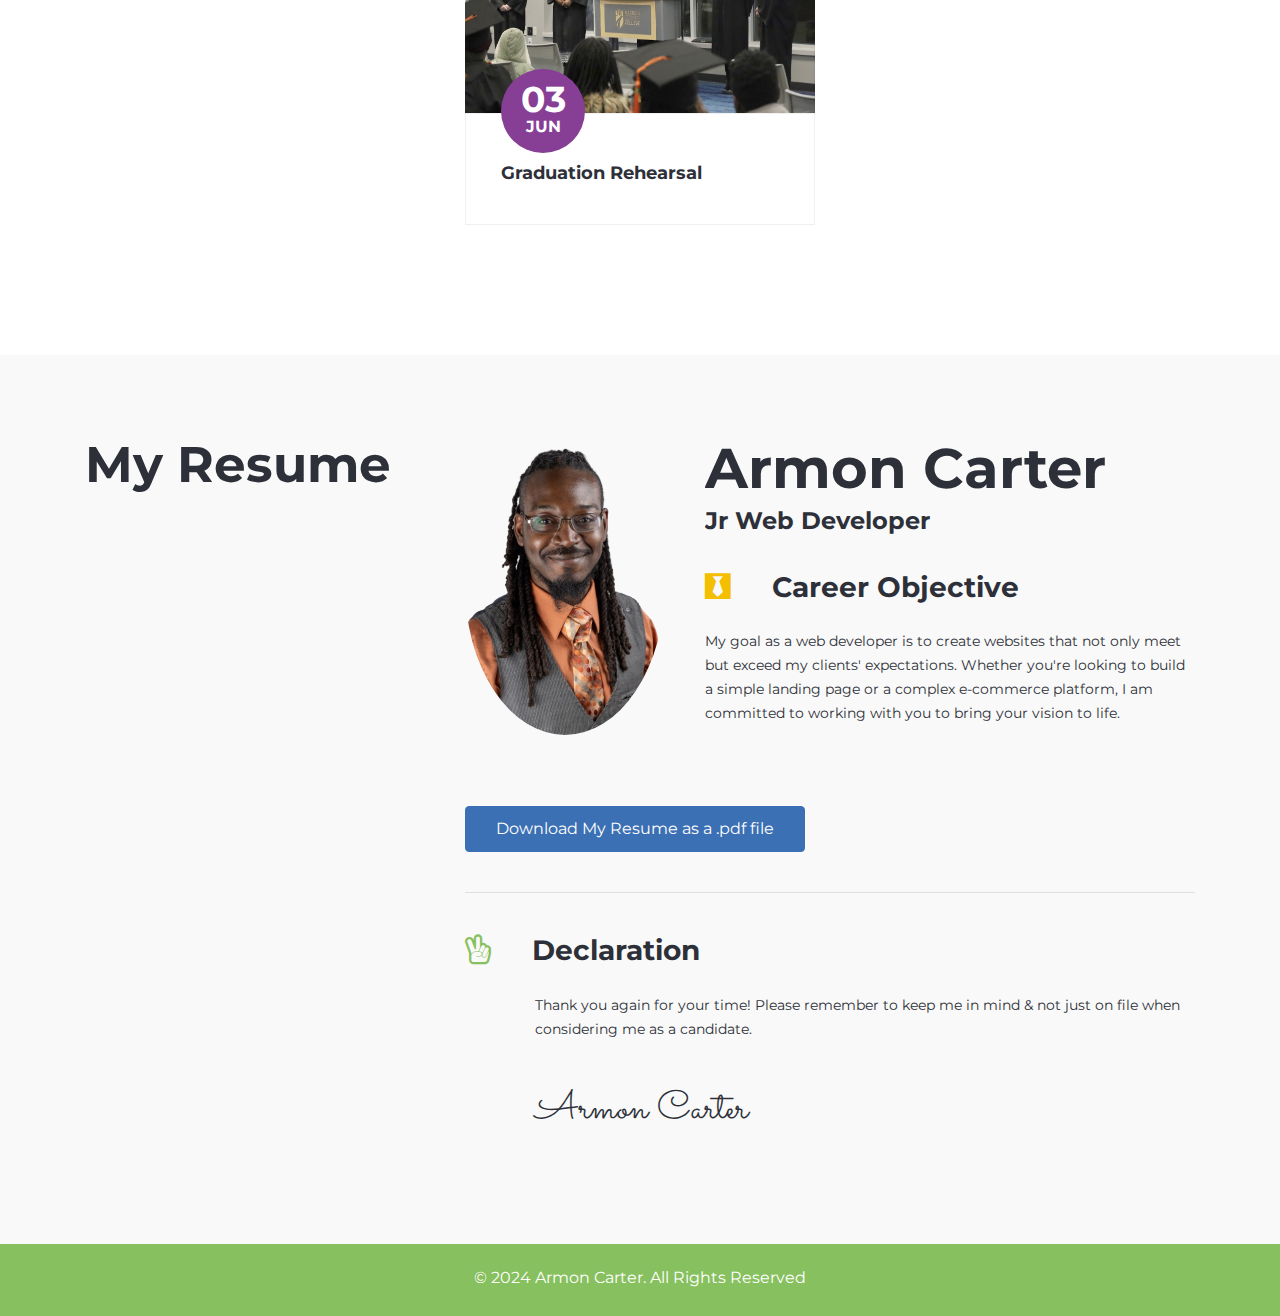
==== commit 898179c9: "Update index.html" ====
--- a/index.html
+++ b/index.html
@@ -576,7 +576,7 @@
                             ><i class="fa fa-eye" style="font-size: 24px"></i
                           ></a>
                           <h3>Project 4</h3>
-                          <p>Dora Hair Braiding</p>
+                          <p>Innovators</p>
                         </div>
                       </div>
                     </div>
--- a/css/main.css
+++ b/css/main.css
@@ -1098,10 +1098,19 @@
 
 /* Blog Section */
 
+
+.entry-thumbnail img {
+    width: 360px;
+    height: 264px;
+    object-fit: fill; /* Preserve aspect ratio without distorting */
+}
+    
+
 .blog-section .entry-post {
     margin-bottom: 30px;
     overflow: hidden;
 }
+
 
 .entry-thumbnail {
     position: relative;
